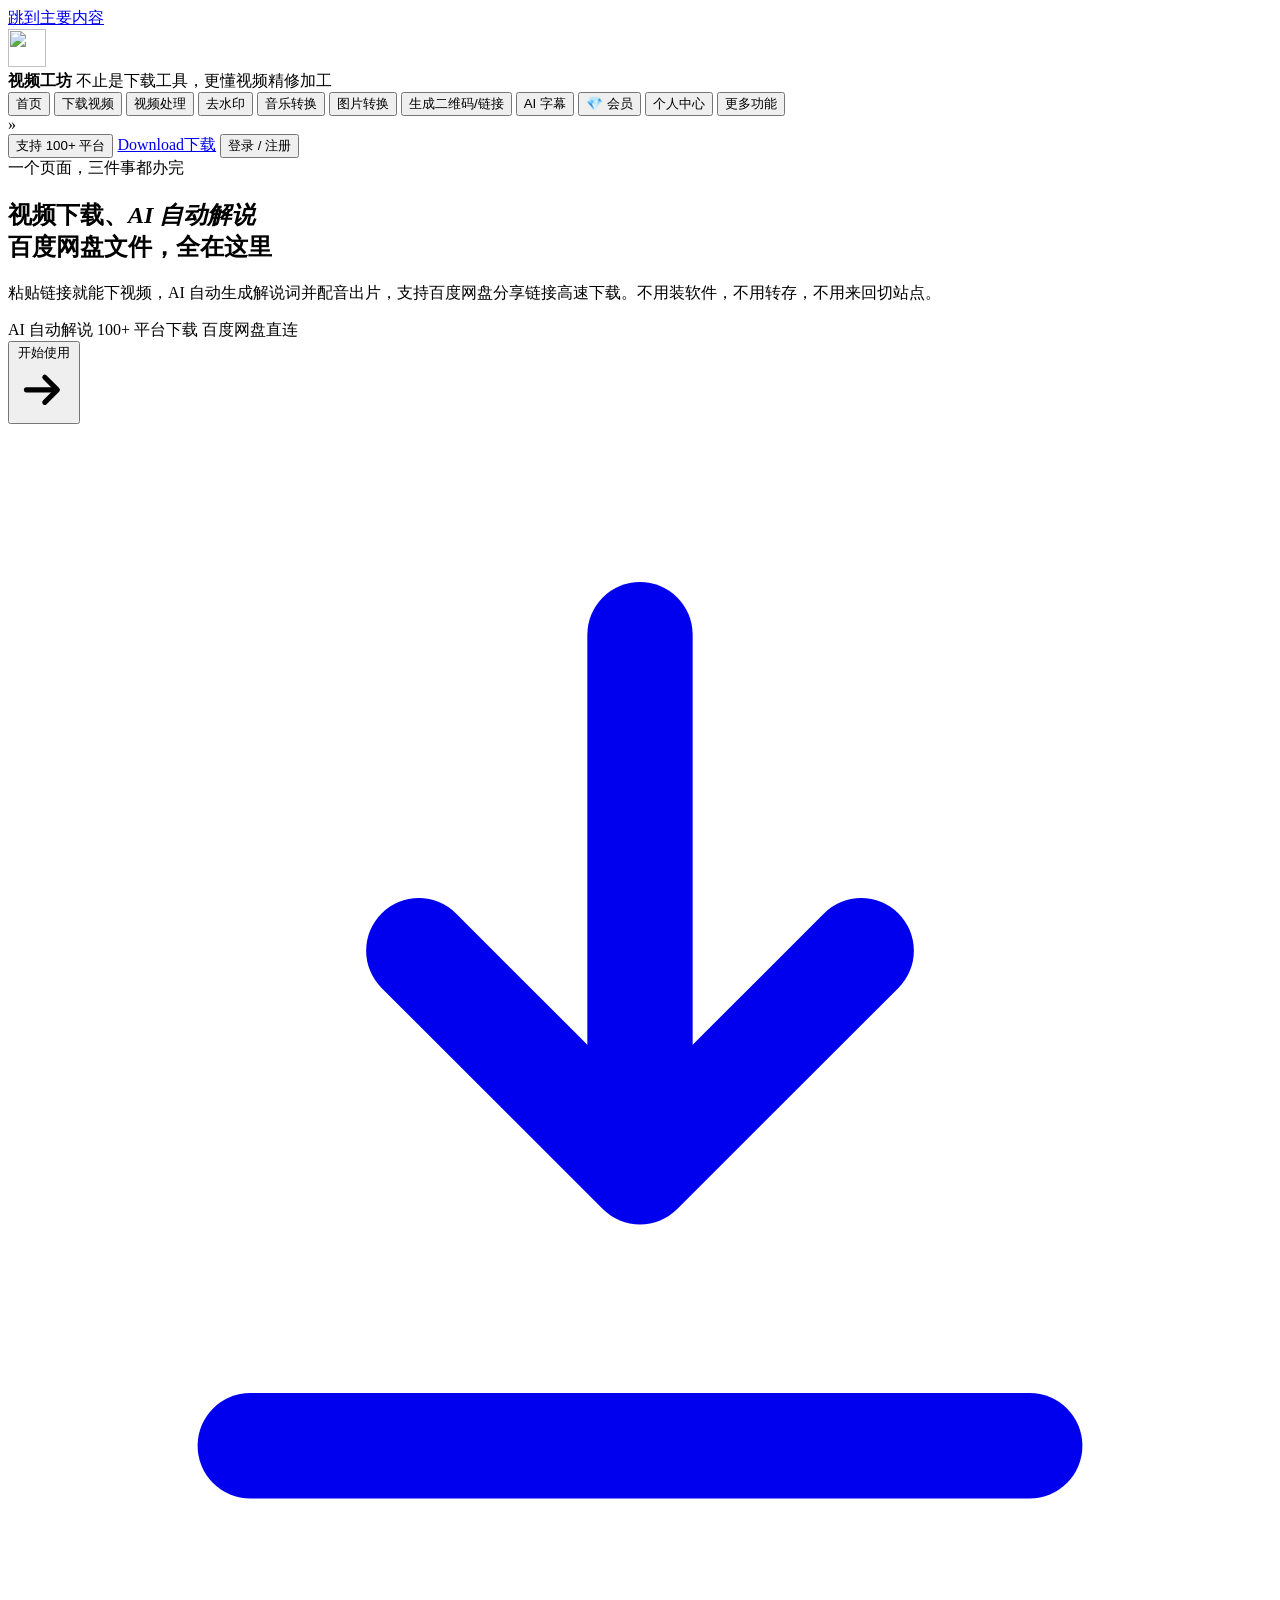
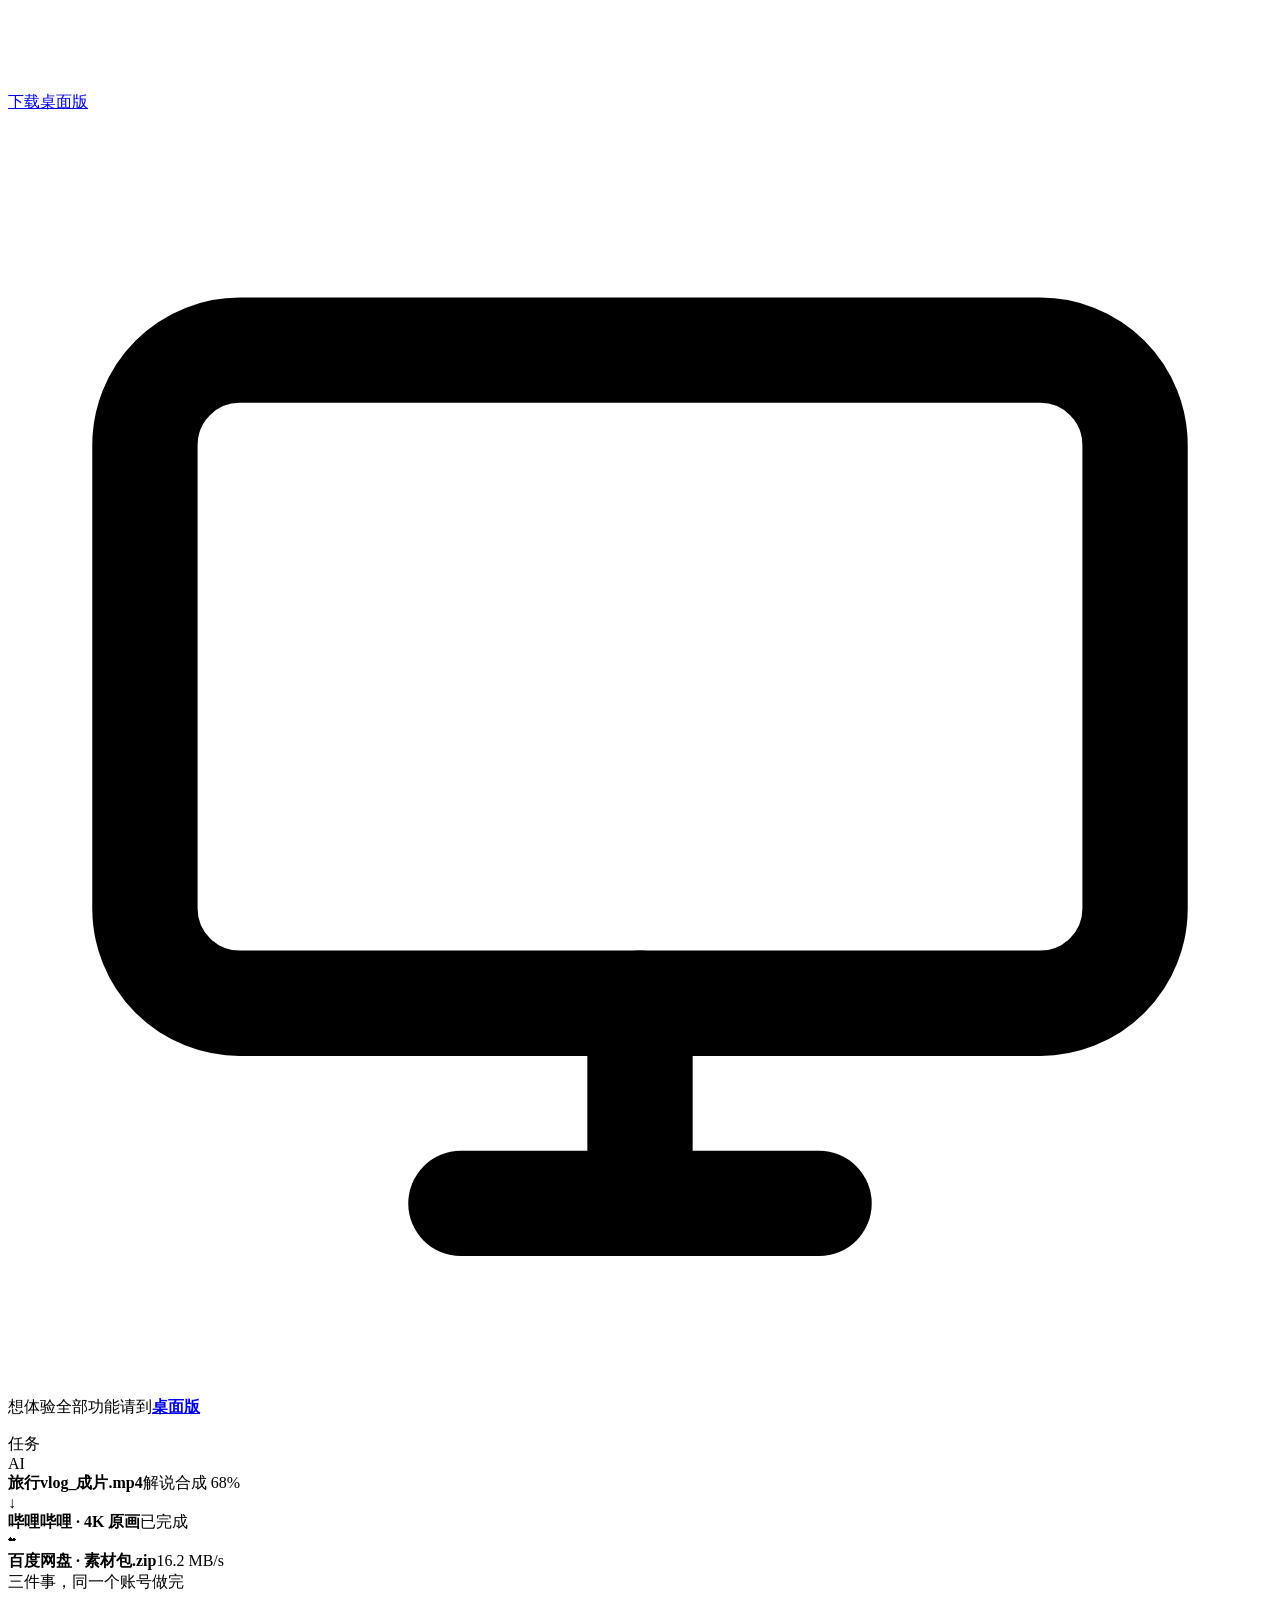
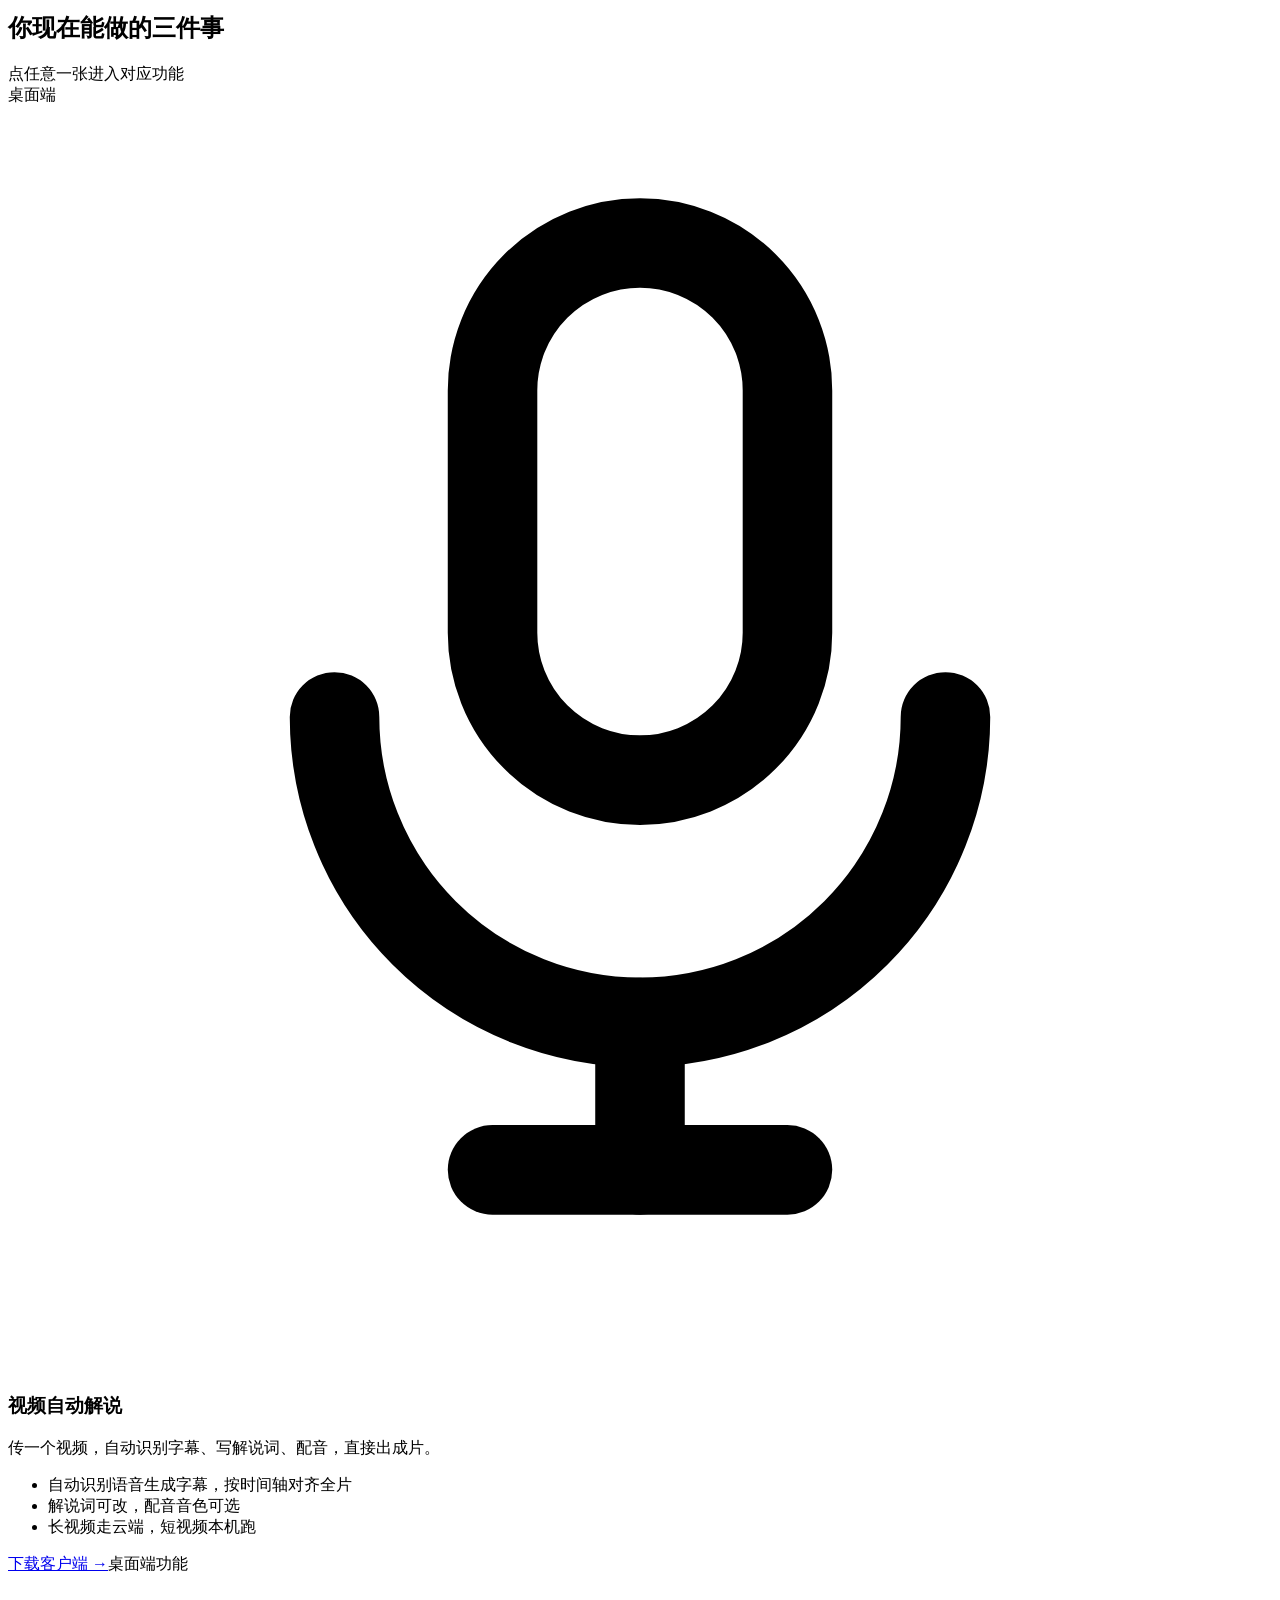
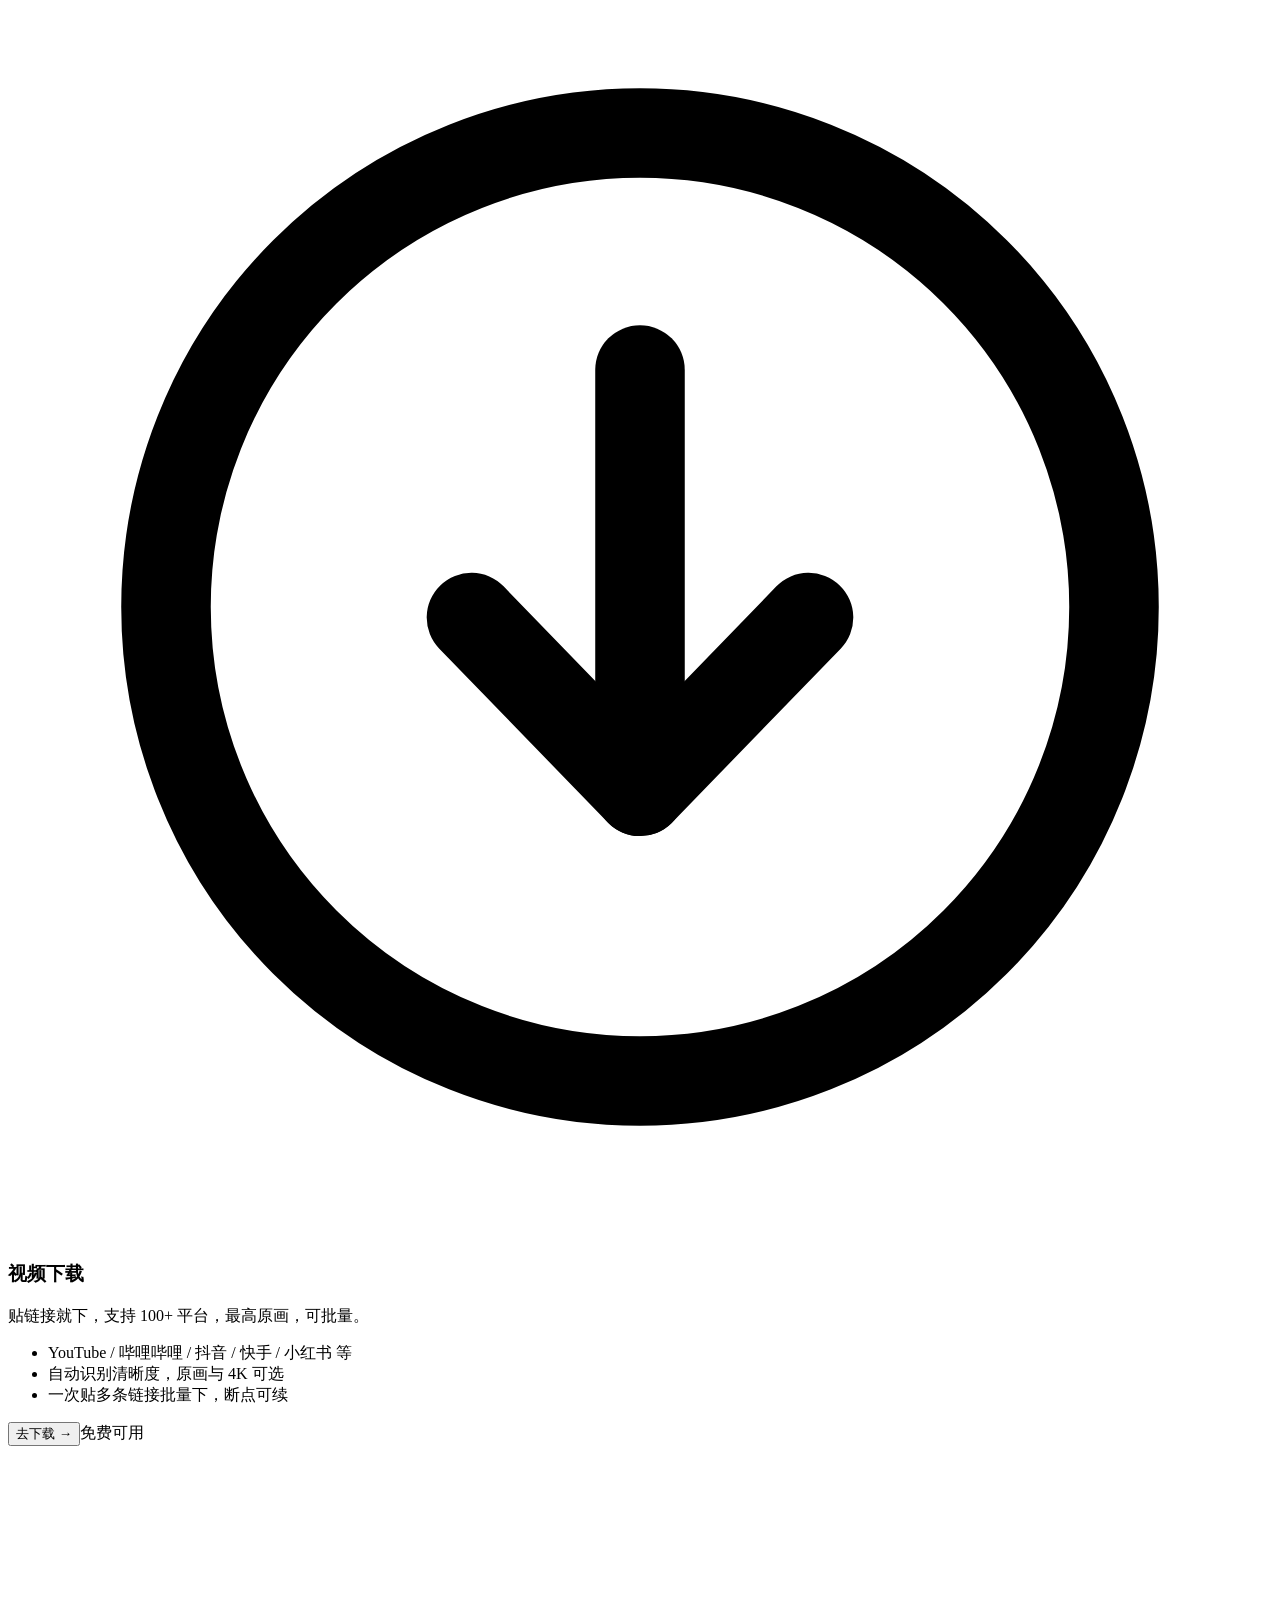
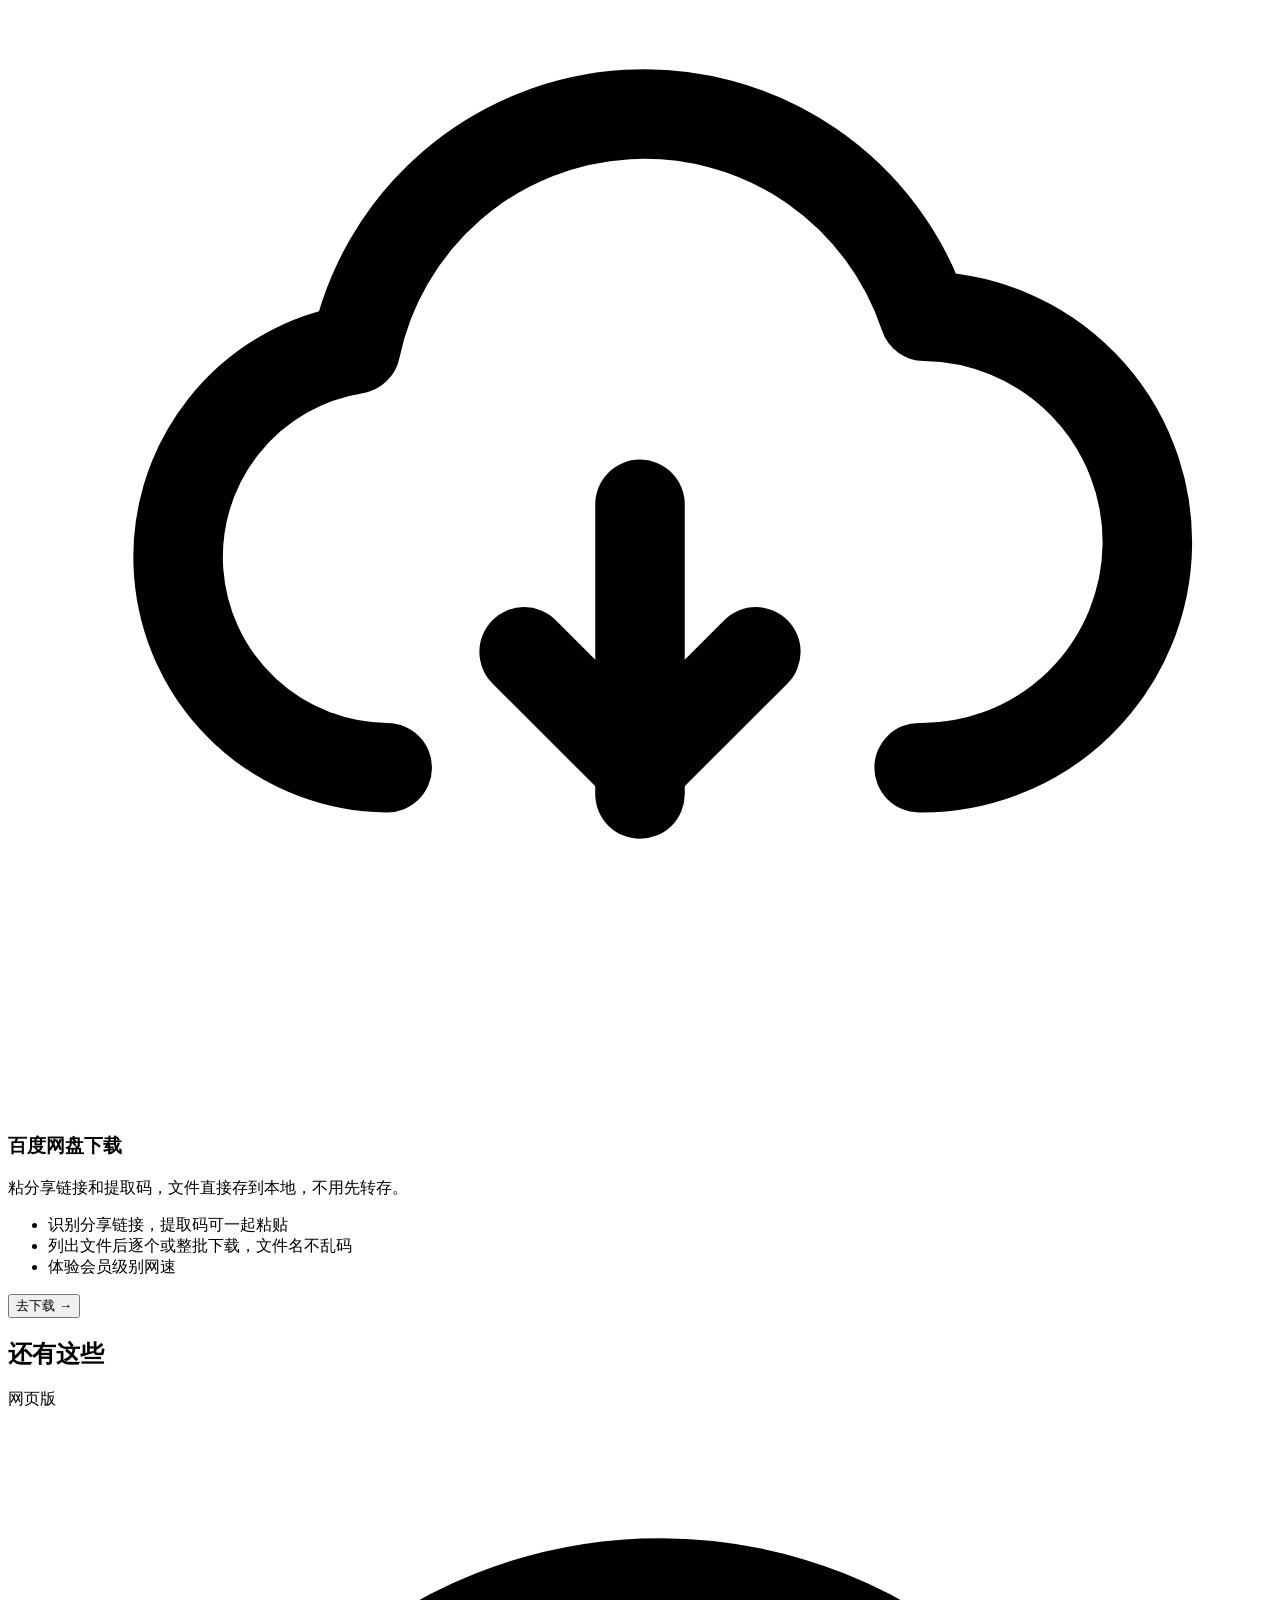
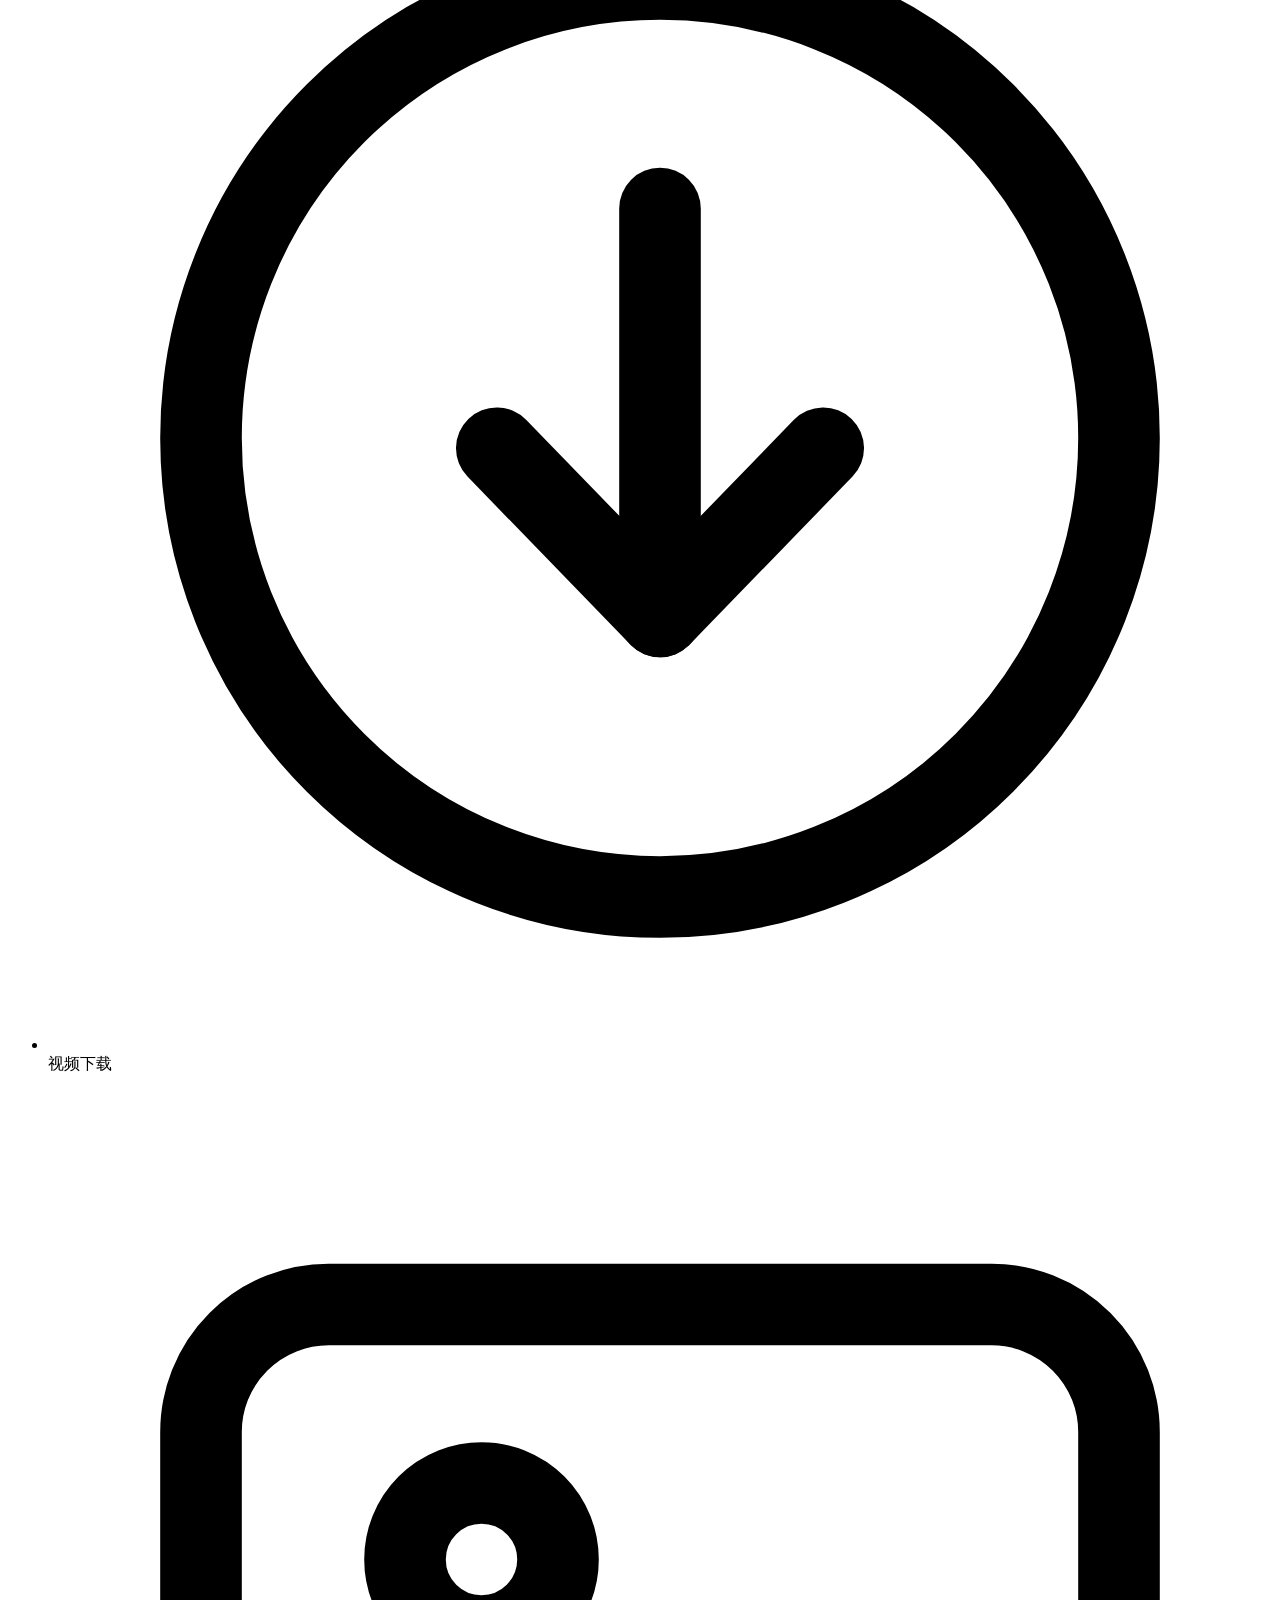
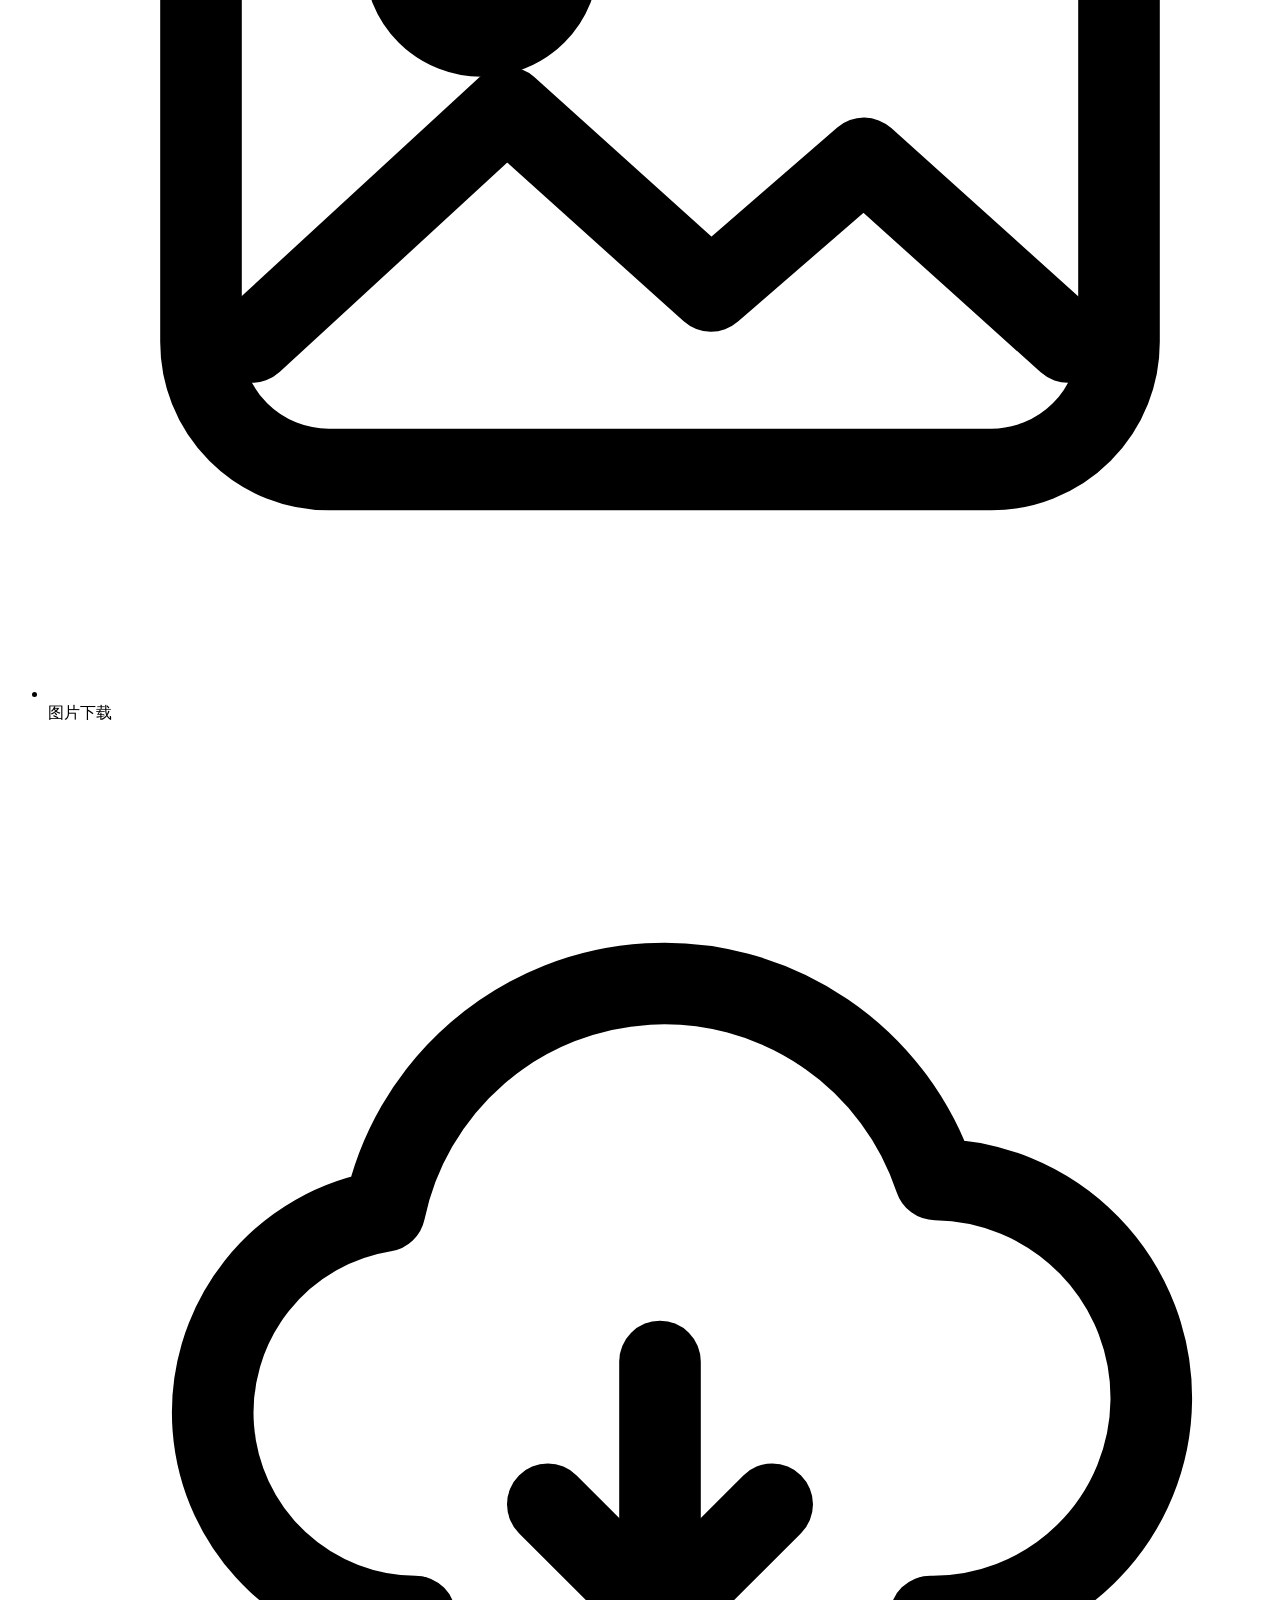
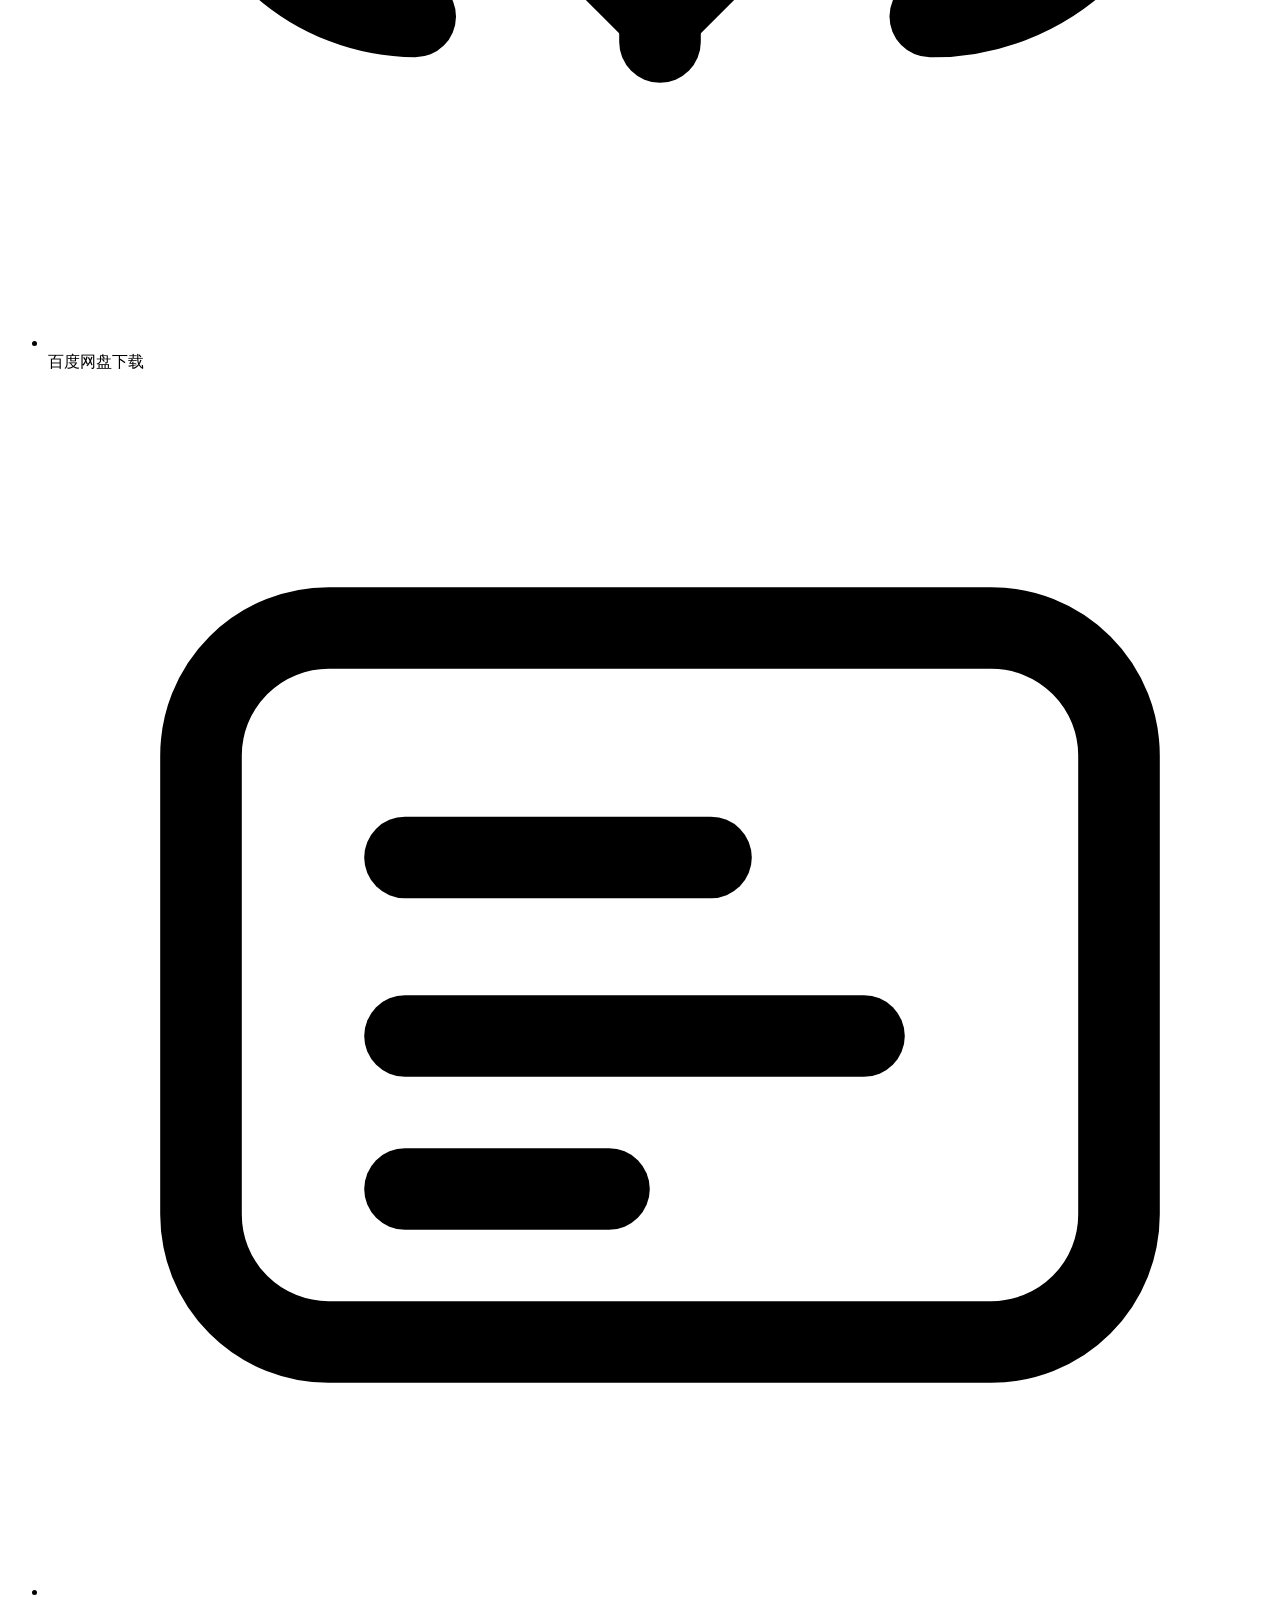
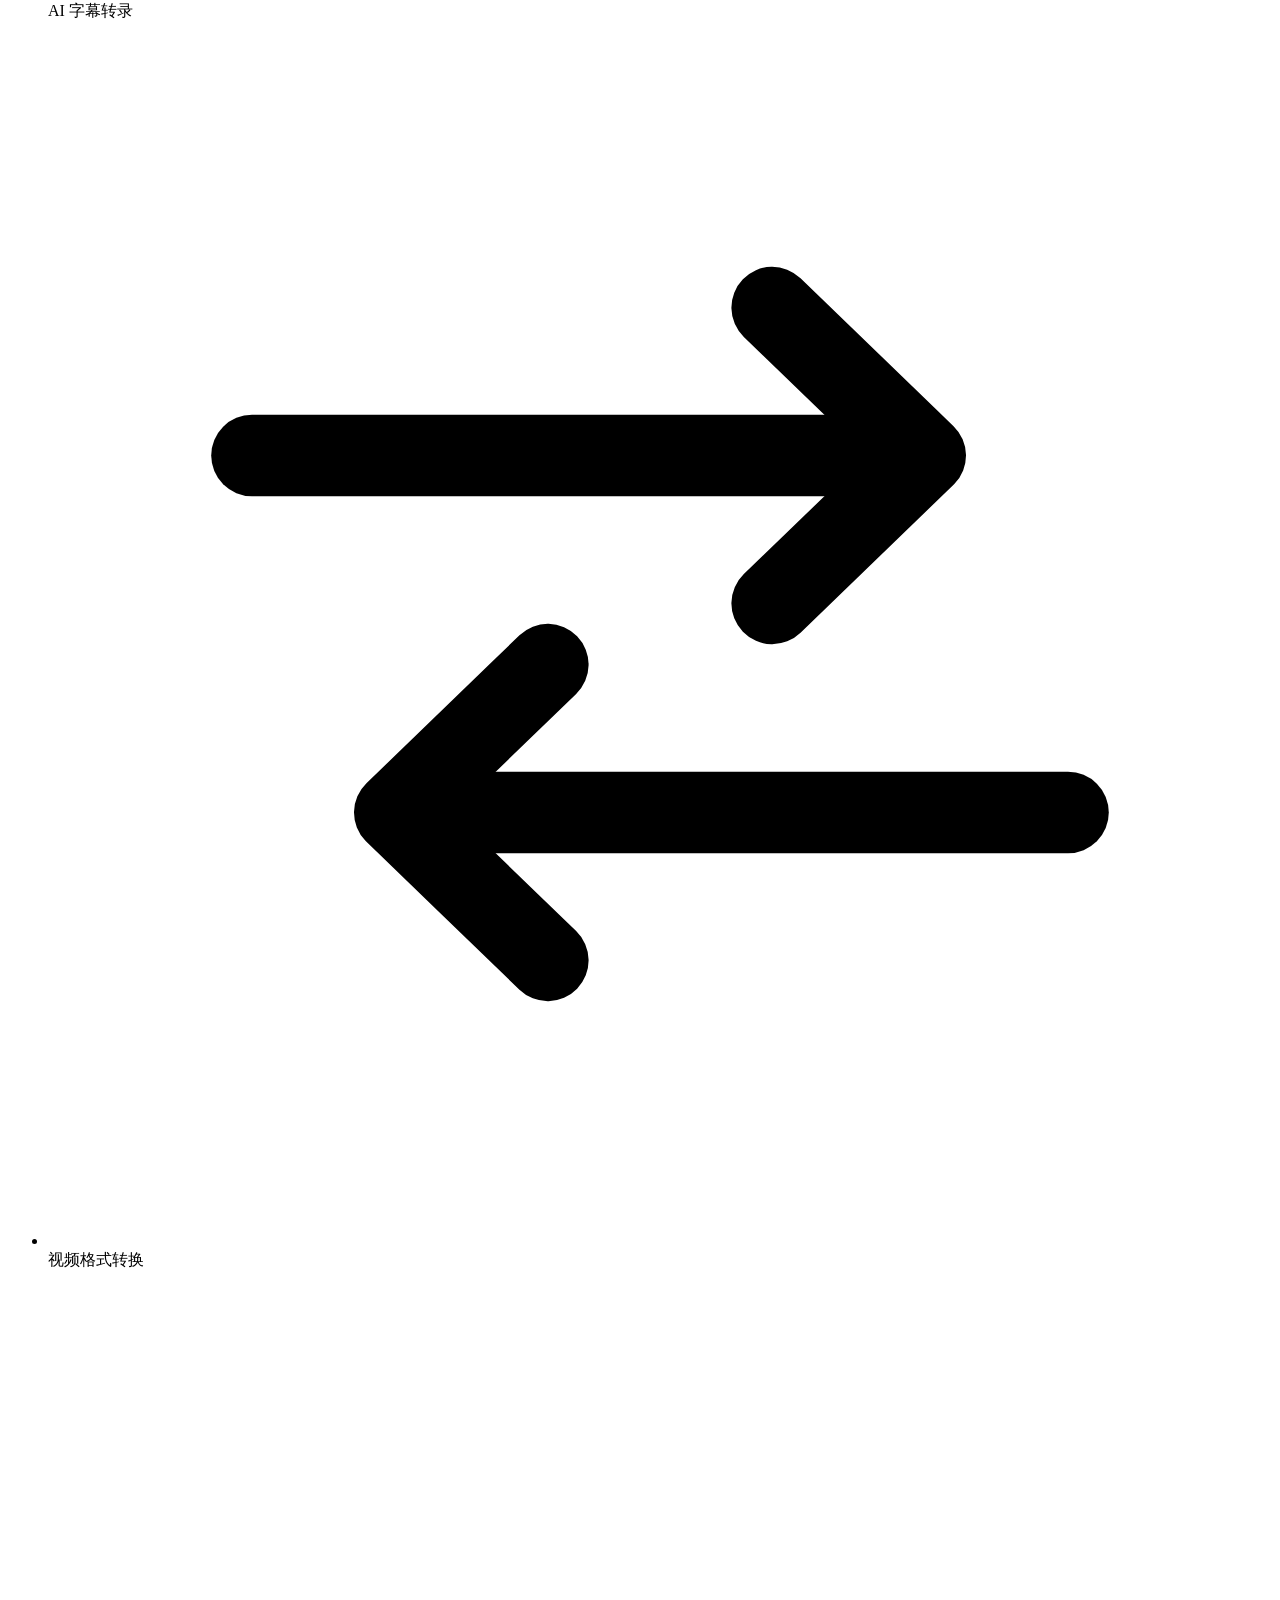
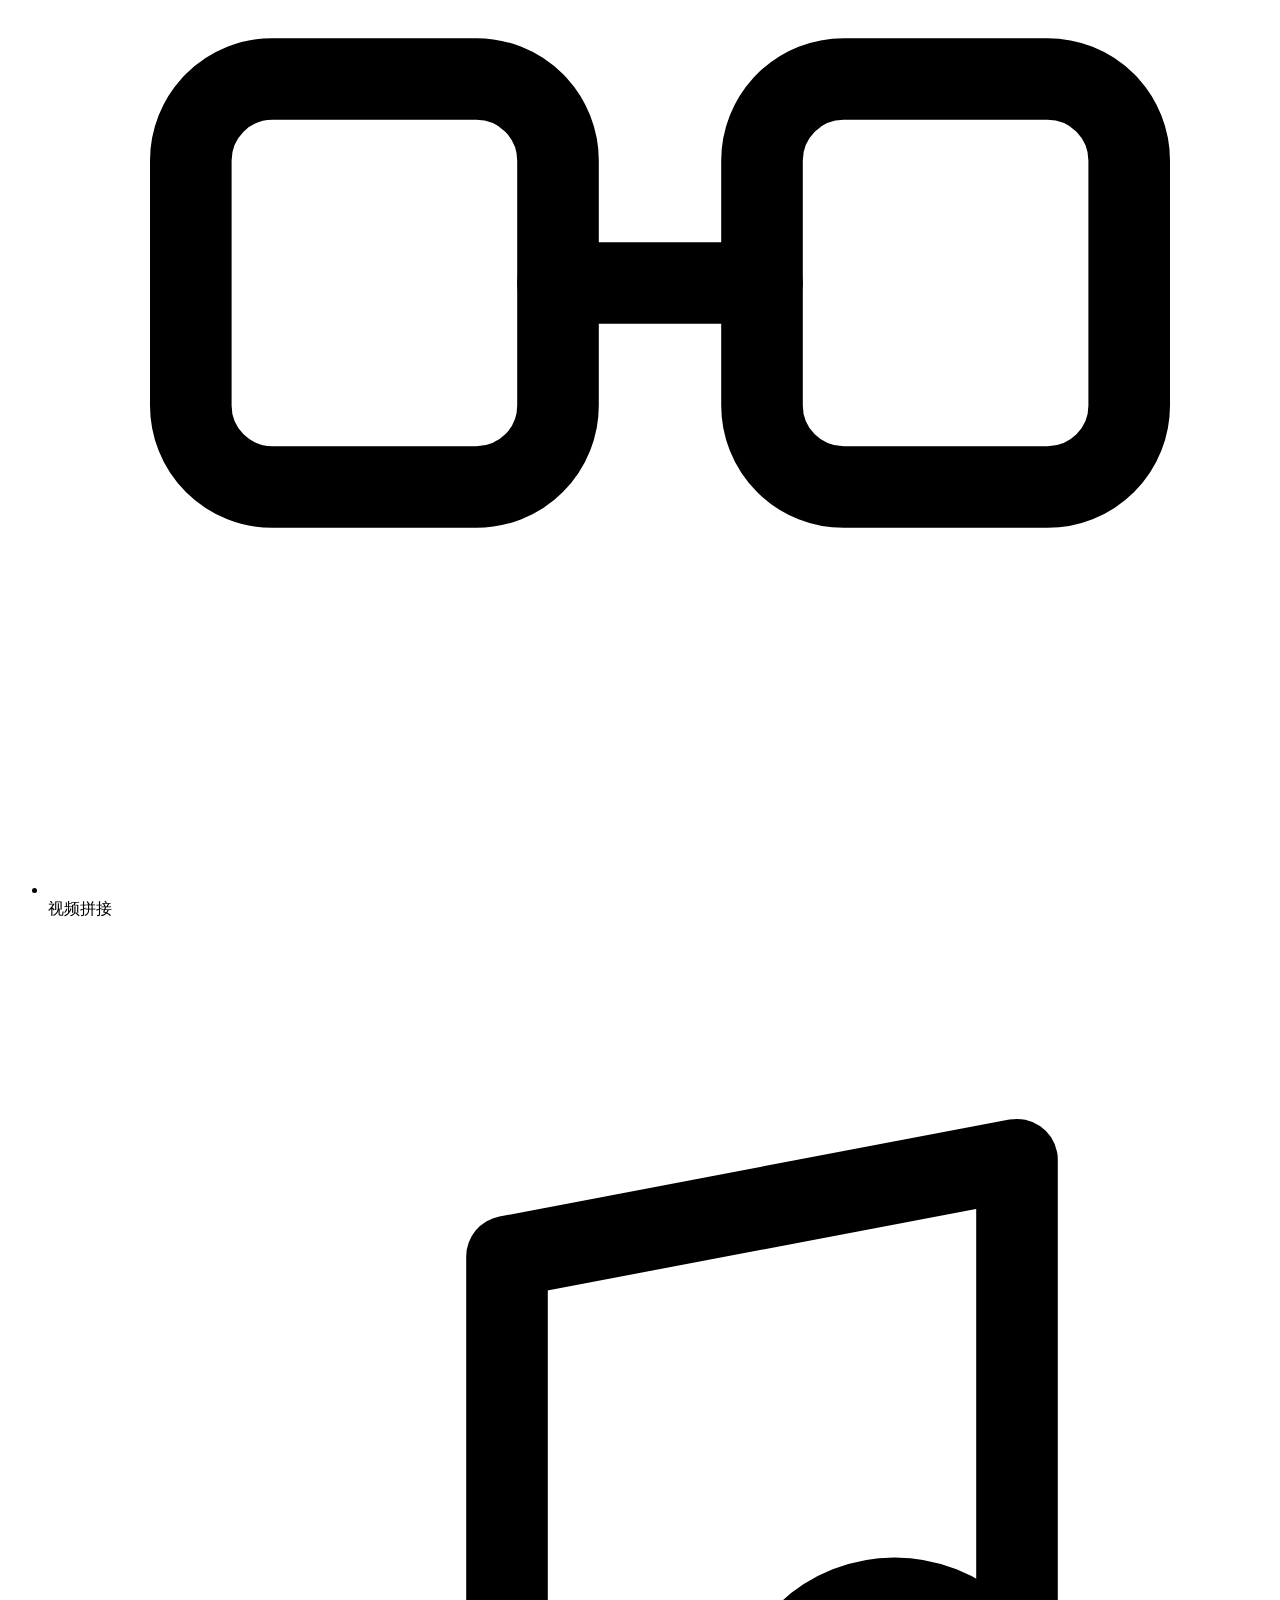
==== web/index.html @ f78b8131 "界面去掉所有手机号提示：账号字段只写「邮箱」 用户要求「有关于手机注册的都去了，只提醒用邮箱」。上一条 c202961 只做了规则， 界面上还留着「邮箱 / 手机号」「邮箱或手机号」「（手机号账号请联" ====
<!DOCTYPE html>
<html lang="zh-CN">
<head>
<meta charset="UTF-8" />
<meta name="viewport" content="width=device-width, initial-scale=1, viewport-fit=cover" />
<meta name="description" content="粘贴链接即可下载 YouTube、哔哩哔哩等主流平台的视频" />
<meta name="theme-color" content="#4f46e5" />
<title>视频工坊 · 不止是下载工具，更懂视频精修加工</title>
<!-- 2026-10-07：换用视频工坊品牌图标 logo.png（青蓝圆角，与 App/桌面图标同源）；不再内联旧蓝 SVG。 -->
<link rel="icon" href="logo.png" />
<script>
  // styles.css 缓存击穿（2026-09-29 对齐 App）：与 app.js 同机制（dev 用时间戳、
  // 打包用构建戳）。Cloudflare 边缘会按扩展名缓存无版本引用的 CSS，部署后用户拿旧样式。
  (function () {
    var fp = '__BUILD_FP__';
    var isBuild = (fp && fp.indexOf('__BUILD_FP__') === -1);
    var v = isBuild ? fp : ('dev' + Date.now());
    document.write('<link rel="stylesheet" href="styles.css?v=' + encodeURIComponent(v) + '">');
  })();
</script>
<script>
  // 首帧视图（2026-10-24）：网页版静态默认就是「首页」，浏览器第一次绘制直接落在首页，
  // 不再出现「先绘制下载页 → 再切首页」的闪屏。
  // 只有深链需要首帧避开首页：#view=download 直接给下载页，其它 #view=xxx 先藏首页
  // （交给 app.js 切换，宁可空白一帧也不要闪出错误内容）。
  // ⚠️ 这里不判断桌面壳：桌面端加载的是 app-dev 自己的 index.html（没有 #homeView，
  //    下载页本来就不是 hidden），不需要也不该由本文件兜底；app.js 按「有无 #homeView」
  //    决定默认视图，比按壳标志更可靠。
  // switchView() 会清掉 data-boot，把显示权交回给 hidden 属性。
  (function () {
    var hash = (location.hash || '').replace(/^#view=/, '');
    if (!hash) return;
    document.documentElement.setAttribute('data-boot', hash === 'download' ? 'download' : 'other');
  })();
</script>
<style>
  /* 首帧兜底：仅在 data-boot 存在时生效，正常情况下（首页）这两条规则完全不参与。 */
  html[data-boot] #homeView { display: none !important; }
  html[data-boot="download"] #downloadView { display: block !important; }
</style>
</head>
<body>
<a class="skip-link" href="#main">跳到主要内容</a>

<header class="site-header">
  <div class="wrap-wide header-inner">
    <div class="brand">
      <img class="brand-mark" src="logo.png" alt="" aria-hidden="true" width="38" height="38" />
      <div class="brand-text">
        <strong>视频工坊</strong>
        <span>不止是下载工具，更懂视频精修加工</span>
      </div>
    </div>
    <!-- 2026-10-22：不再初始 hidden——此前导航栏要等 565KB 的 app.js 动态加载并执行到
         applyWebTabs() 才解开 hidden，表现为刷新后主体先渲染、导航栏晚一拍才插入。
         app.js 的 applyWebTabs 保留为幂等兜底（只隐藏桌面专属 tab，从不反向隐藏本导航）。 -->
    <nav class="tabs" id="tabs" aria-label="功能导航">
      <div class="tabs-inner">
        <button type="button" class="tab is-active" data-view="home" id="tabHome">首页</button>
        <button type="button" class="tab" data-view="download" id="tabDownload">下载视频</button>
        <button type="button" class="tab" data-view="uploadconvert" id="tabUploadConvert">视频处理</button>
        <button type="button" class="tab" data-view="dw" id="tabDw">去水印</button>
        <button type="button" class="tab" data-view="musicconvert" id="tabMusicConvert">音乐转换</button>
        <button type="button" class="tab" data-view="imageconvert" id="tabImageConvert">图片转换</button>
        <button type="button" class="tab" data-view="share" id="tabShare">生成二维码/链接</button>
        <button type="button" class="tab" data-view="subtitle" id="tabSubtitle">AI 字幕</button>
        <button type="button" class="tab tab-sep" data-view="member" id="tabMember">💎 会员</button>
        <button type="button" class="tab" data-view="profile" id="tabProfile">个人中心</button>
        <button type="button" class="tab" data-view="appIntro" id="tabAppIntro">更多功能</button>
      </div>
      <!-- 右滑提示（2026-10-28）：tab 溢出且未滑到最右时显示 »，提示手机用户右滑还有功能。
           默认 display:none，由 app.js 检测溢出后加 .has-more 才显示。 -->
      <span class="tabs-more" aria-hidden="true">»</span>
    </nav>
    <script>
      /* 右滑提示「一进页就显示」（2026-10-28 用户反馈）：app.js 有 597KB，手机网络下
         要好几秒才加载执行完，期间箭头一直不出现。这段内联微脚本在 DOM 解析到 nav 时
         就同步判一次溢出（styles.css 在 head 已生效，scrollWidth 可测），提前把
         .has-more 加上；app.js 加载后由 tabsMoreHint 的 scroll/resize 接管统一开关。 */
      (function () {
        try {
          var nav = document.getElementById('tabs'), inner = nav && nav.querySelector('.tabs-inner');
          if (!nav || !inner) return;
          var over = inner.scrollWidth - inner.clientWidth > 4;
          var atEnd = inner.scrollLeft + inner.clientWidth >= inner.scrollWidth - 4;
          if (over && !atEnd) nav.classList.add('has-more');
        } catch (_) {}
      })();
    </script>
    <div class="header-actions">
      <button type="button" class="badge" id="engineBadge" aria-haspopup="dialog" title="点击查看支持的平台">支持 100+ 平台</button>
      <a class="badge badge-link" id="headerDownloadBtn" href="/download" title="下载桌面客户端">Download下载</a>
      <button type="button" class="badge" id="authHeaderBtn" title="登录 / 注册账号（下载需登录）">登录 / 注册</button>
      <button type="button" class="badge" id="subBadge" hidden aria-haspopup="dialog" title="订阅解锁无限格式转换">🔓 订阅解锁</button>
      <button type="button" class="badge" id="hideToDesktopBtn" hidden title="最小化到 Dock（软件继续后台运行）">返回桌面</button>
      <button type="button" class="badge" id="quitAppBtn" hidden title="退出视频工坊（仅此按钮会真正退出软件）">退出</button>
    </div>
  </div>
</header>

<main id="main" class="wrap">

  <!-- 首页（2026-10-24 新增）：功能简介页。「下载视频」页保持原样，互不影响。
       类名统一 hp- 前缀，避开站内已有的 .hero / .hero-note / .panel。 -->
  <section id="homeView" aria-labelledby="homeTitle">
    <div class="hp-hero">
      <div class="hp-hero-in">
        <div class="hp-hero-l">
          <span class="hp-kicker"><i></i>一个页面，三件事都办完</span>
          <h1 id="homeTitle">视频下载、<em>AI 自动解说</em><br />百度网盘文件，全在这里</h1>
          <p class="hp-lede">粘贴链接就能下视频，AI 自动生成解说词并配音出片，支持百度网盘分享链接高速下载。不用装软件，不用转存，不用来回切站点。</p>
          <div class="hp-chips">
            <span class="hp-chip"><i class="c-ai"></i>AI 自动解说</span>
            <span class="hp-chip"><i class="c-dl"></i>100+ 平台下载</span>
            <span class="hp-chip"><i class="c-pan"></i>百度网盘直连</span>
          </div>
          <div class="hp-actions">
            <button type="button" class="hp-btn hp-primary" id="homeStartBtn">
              <span>开始使用</span>
              <svg viewBox="0 0 24 24" fill="none" stroke="currentColor" stroke-width="2.2" stroke-linecap="round" stroke-linejoin="round" aria-hidden="true"><path d="M4.5 12h13"/><path d="m12.4 6.6 5.4 5.4-5.4 5.4"/></svg>
            </button>
            <a class="hp-btn hp-ghost" href="/download">
              <svg viewBox="0 0 24 24" fill="none" stroke="currentColor" stroke-width="2" stroke-linecap="round" stroke-linejoin="round" aria-hidden="true"><path d="M12 4v10"/><path d="m7.8 10 4.2 4.2L16.2 10"/><path d="M4.6 19.4h14.8"/></svg>
              <span>下载桌面版</span>
            </a>
          </div>
          <p class="hp-hint">
            <svg class="hp-hint-ic" viewBox="0 0 24 24" fill="none" stroke="currentColor" stroke-width="2" stroke-linecap="round" stroke-linejoin="round" aria-hidden="true"><rect x="2.6" y="4.2" width="18.8" height="12.4" rx="1.8"/><path d="M8.6 20.4h6.8"/><path d="M12 16.6v3.8"/></svg>
            <span>想体验全部功能请到<a href="/download"><b>桌面版</b></a></span>
          </p>
        </div>

        <div class="hp-slice" aria-hidden="true">
          <div class="hp-slice-head"><i></i><i></i><i></i><span>任务</span></div>
          <div class="hp-task"><span class="hp-tk c-ai">AI</span>
            <div class="hp-task-b"><div class="hp-task-r"><b>旅行vlog_成片.mp4</b><span>解说合成 68%</span></div>
            <div class="hp-bar"><i class="c-ai" style="width:68%"></i></div></div></div>
          <div class="hp-task"><span class="hp-tk c-dl">↓</span>
            <div class="hp-task-b"><div class="hp-task-r"><b>哔哩哔哩 · 4K 原画</b><span class="ok">已完成</span></div>
            <div class="hp-bar"><i class="c-dl" style="width:100%"></i></div></div></div>
          <div class="hp-task"><span class="hp-tk c-pan">☁</span>
            <div class="hp-task-b"><div class="hp-task-r"><b>百度网盘 · 素材包.zip</b><span class="hot">16.2 MB/s</span></div>
            <div class="hp-bar"><i class="c-pan" style="width:58%"></i></div></div></div>
          <div class="hp-slice-foot">三件事，同一个账号做完</div>
        </div>
      </div>
    </div>

    <div class="hp-sec">
      <div class="hp-sec-head"><h2>你现在能做的三件事</h2><span>点任意一张进入对应功能</span></div>
      <div class="hp-cards">
        <article class="hp-card c-ai">
          <span class="hp-badge">桌面端</span>
          <span class="hp-ic c-ai">
            <svg viewBox="0 0 24 24" fill="none" stroke="currentColor" stroke-width="1.7" stroke-linecap="round" stroke-linejoin="round"><rect x="9.2" y="2.6" width="5.6" height="10.2" rx="2.8"/><path d="M6.2 11.6a5.8 5.8 0 0 0 11.6 0"/><path d="M12 17.4v2.8"/><path d="M9.2 20.2h5.6"/></svg>
          </span>
          <h3>视频自动解说</h3>
          <p class="hp-card-p">传一个视频，自动识别字幕、写解说词、配音，直接出成片。</p>
          <ul class="hp-list">
            <li>自动识别语音生成字幕，按时间轴对齐全片</li>
            <li>解说词可改，配音音色可选</li>
            <li>长视频走云端，短视频本机跑</li>
          </ul>
          <div class="hp-card-foot"><a href="/download">下载客户端 →</a><span>桌面端功能</span></div>
        </article>

        <article class="hp-card c-dl">
          <span class="hp-ic c-dl">
            <svg viewBox="0 0 24 24" fill="none" stroke="currentColor" stroke-width="1.7" stroke-linecap="round" stroke-linejoin="round"><circle cx="12" cy="12" r="9"/><path d="M12 7.5v8"/><path d="m8.8 12.2 3.2 3.3 3.2-3.3"/></svg>
          </span>
          <h3>视频下载</h3>
          <p class="hp-card-p">贴链接就下，支持 100+ 平台，最高原画，可批量。</p>
          <ul class="hp-list">
            <li>YouTube / 哔哩哔哩 / 抖音 / 快手 / 小红书 等</li>
            <li>自动识别清晰度，原画与 4K 可选</li>
            <li>一次贴多条链接批量下，断点可续</li>
          </ul>
          <div class="hp-card-foot"><button type="button" class="hp-go" data-goto="download">去下载 →</button><span>免费可用</span></div>
        </article>

        <article class="hp-card c-pan">
          <span class="hp-ic c-pan">
            <svg viewBox="0 0 24 24" fill="none" stroke="currentColor" stroke-width="1.7" stroke-linecap="round" stroke-linejoin="round"><path d="M7.2 17.5a4 4 0 0 1-.6-7.95 5.6 5.6 0 0 1 10.8-.62A3.7 3.7 0 0 1 17.3 17.5"/><path d="M12 12.5v5.5"/><path d="m9.8 15.3 2.2 2.2 2.2-2.2"/></svg>
          </span>
          <h3>百度网盘下载</h3>
          <p class="hp-card-p">粘分享链接和提取码，文件直接存到本地，不用先转存。</p>
          <ul class="hp-list">
            <li>识别分享链接，提取码可一起粘贴</li>
            <li>列出文件后逐个或整批下载，文件名不乱码</li>
            <li>体验会员级别网速</li>
          </ul>
          <div class="hp-card-foot"><button type="button" class="hp-go" data-goto="download">去下载 →</button></div>
        </article>
      </div>
    </div>

    <div class="hp-sec">
      <div class="hp-sec-head"><h2>还有这些</h2></div>
      <div class="hp-caps">
        <div class="hp-cap-head"><i class="web"></i>网页版</div>
        <ul class="hp-cap-grid">
          <li><span class="hp-cap-ic"><svg viewBox="0 0 24 24" fill="none" stroke="currentColor" stroke-width="1.6" stroke-linecap="round" stroke-linejoin="round"><circle cx="12" cy="12" r="9"/><path d="M12 7.5v8"/><path d="m8.8 12.2 3.2 3.3 3.2-3.3"/></svg></span>视频下载</li>
          <li><span class="hp-cap-ic"><svg viewBox="0 0 24 24" fill="none" stroke="currentColor" stroke-width="1.6" stroke-linecap="round" stroke-linejoin="round"><rect x="3" y="4.5" width="18" height="15" rx="2.5"/><circle cx="8.5" cy="9.5" r="1.5"/><path d="m4 17 5-4.6 4 3.6 3-2.6 4 3.6"/></svg></span>图片下载</li>
          <li><span class="hp-cap-ic"><svg viewBox="0 0 24 24" fill="none" stroke="currentColor" stroke-width="1.6" stroke-linecap="round" stroke-linejoin="round"><path d="M7.2 17.5a4 4 0 0 1-.6-7.95 5.6 5.6 0 0 1 10.8-.62A3.7 3.7 0 0 1 17.3 17.5"/><path d="M12 12.5v5.5"/><path d="m9.8 15.3 2.2 2.2 2.2-2.2"/></svg></span>百度网盘下载</li>
          <li><span class="hp-cap-ic"><svg viewBox="0 0 24 24" fill="none" stroke="currentColor" stroke-width="1.6" stroke-linecap="round" stroke-linejoin="round"><rect x="3" y="5" width="18" height="14" rx="2.5"/><path d="M7 9.5h6"/><path d="M7 13h9"/><path d="M7 16h4"/></svg></span>AI 字幕转录</li>
          <li><span class="hp-cap-ic"><svg viewBox="0 0 24 24" fill="none" stroke="currentColor" stroke-width="1.6" stroke-linecap="round" stroke-linejoin="round"><path d="M4 8.5h13"/><path d="m14.2 5.6 3 2.9-3 2.9"/><path d="M20 15.5H7"/><path d="m9.8 12.6-3 2.9 3 2.9"/></svg></span>视频格式转换</li>
          <li><span class="hp-cap-ic"><svg viewBox="0 0 24 24" fill="none" stroke="currentColor" stroke-width="1.6" stroke-linecap="round" stroke-linejoin="round"><rect x="2.8" y="8" width="7.2" height="8" rx="1.6"/><rect x="14" y="8" width="7.2" height="8" rx="1.6"/><path d="M10 12h4"/></svg></span>视频拼接</li>
          <li><span class="hp-cap-ic"><svg viewBox="0 0 24 24" fill="none" stroke="currentColor" stroke-width="1.6" stroke-linecap="round" stroke-linejoin="round"><path d="M9 17.5V6.6l10-1.9v10.9"/><circle cx="6.6" cy="17.6" r="2.5"/><circle cx="16.6" cy="15.8" r="2.5"/></svg></span>音乐转换</li>
          <li><span class="hp-cap-ic"><svg viewBox="0 0 24 24" fill="none" stroke="currentColor" stroke-width="1.6" stroke-linecap="round" stroke-linejoin="round"><rect x="3" y="6" width="11.5" height="9.5" rx="1.8"/><path d="M7.5 18.8H19a2 2 0 0 0 2-2V9.4"/><path d="m5.5 13 3-2.6 2.6 2.2 2-1.6"/></svg></span>图片转换</li>
          <li><span class="hp-cap-ic"><svg viewBox="0 0 24 24" fill="none" stroke="currentColor" stroke-width="1.6" stroke-linecap="round" stroke-linejoin="round"><path d="m4.6 16.2 7-7a1.8 1.8 0 0 1 2.6 0l3.5 3.5a1.8 1.8 0 0 1 0 2.6l-4.4 4.4H7.1z"/><path d="M13.6 20.6h6.6"/></svg></span>图片 / PDF 去水印</li>
          <li><span class="hp-cap-ic"><svg viewBox="0 0 24 24" fill="none" stroke="currentColor" stroke-width="1.6" stroke-linecap="round" stroke-linejoin="round"><rect x="3.2" y="3.2" width="6.8" height="6.8" rx="1.4"/><rect x="14" y="3.2" width="6.8" height="6.8" rx="1.4"/><rect x="3.2" y="14" width="6.8" height="6.8" rx="1.4"/><path d="M14 14h3v3h-3z"/><path d="M20.2 20.4h.6"/></svg></span>生成二维码 / 链接</li>
        </ul>
        <div class="hp-cap-head app"><i class="app"></i>桌面客户端独有<span>客户端包含网页版所有功能</span></div>
        <ul class="hp-cap-grid">
          <li><span class="hp-cap-ic"><svg viewBox="0 0 24 24" fill="none" stroke="currentColor" stroke-width="1.6" stroke-linecap="round" stroke-linejoin="round"><rect x="9.2" y="2.6" width="5.6" height="10.2" rx="2.8"/><path d="M6.2 11.6a5.8 5.8 0 0 0 11.6 0"/><path d="M12 17.4v2.8"/><path d="M9.2 20.2h5.6"/></svg></span>视频自动解说成片</li>
          <li><span class="hp-cap-ic"><svg viewBox="0 0 24 24" fill="none" stroke="currentColor" stroke-width="1.6" stroke-linecap="round" stroke-linejoin="round"><rect x="3.2" y="4.4" width="17.6" height="15.2" rx="2.4" stroke-dasharray="3 3"/><path d="m8.4 15.6 7.2-7.2"/></svg></span>视频去水印（多选区）</li>
          <li><span class="hp-cap-ic"><svg viewBox="0 0 24 24" fill="none" stroke="currentColor" stroke-width="1.6" stroke-linecap="round" stroke-linejoin="round"><circle cx="12" cy="8.8" r="3.4"/><path d="M5.2 20a6.8 6.8 0 0 1 13.6 0" stroke-dasharray="3 3"/></svg></span>AI 一键抠图</li>
          <li><span class="hp-cap-ic"><svg viewBox="0 0 24 24" fill="none" stroke="currentColor" stroke-width="1.6" stroke-linecap="round" stroke-linejoin="round"><path d="M18 15.4v-5a6 6 0 1 0-12 0v5l-1.8 1.9h15.6z"/><path d="M10 20.2a2 2 0 0 0 4 0"/></svg></span>订阅追更</li>
          <li><span class="hp-cap-ic"><svg viewBox="0 0 24 24" fill="none" stroke="currentColor" stroke-width="1.6" stroke-linecap="round" stroke-linejoin="round"><path d="M6.4 3.6v7.2a5.6 5.6 0 0 0 11.2 0V3.6"/><path d="M6.4 3.6h4.2v3.2H6.4z"/><path d="M13.4 3.6h4.2v3.2h-4.2z"/></svg></span>种子下载</li>
          <li><span class="hp-cap-ic"><svg viewBox="0 0 24 24" fill="none" stroke="currentColor" stroke-width="1.6" stroke-linecap="round" stroke-linejoin="round"><path d="M9.4 3.6h3.1a1.9 1.9 0 1 1 3.8 0h3.3a1 1 0 0 1 1 1v3.2a1.9 1.9 0 1 1 0 3.8v3.3a1 1 0 0 1-1 1h-3.9a1.9 1.9 0 1 0-3.8 0H7.6a1 1 0 0 1-1-1v-3.9a1.9 1.9 0 1 0 0-3.8V4.6a1 1 0 0 1 1-1z"/></svg></span>浏览器扩展嗅探</li>
          <li><span class="hp-cap-ic"><svg viewBox="0 0 24 24" fill="none" stroke="currentColor" stroke-width="1.6" stroke-linecap="round" stroke-linejoin="round"><path d="M4 9V4.4h4.6"/><path d="M20 9V4.4h-4.6"/><path d="M4 15v4.6h4.6"/><path d="M20 15v4.6h-4.6"/><path d="m9 9 6 6"/><path d="m15 9-6 6"/></svg></span>高效压缩</li>
          <li><span class="hp-cap-ic"><svg viewBox="0 0 24 24" fill="none" stroke="currentColor" stroke-width="1.6" stroke-linecap="round" stroke-linejoin="round"><path d="M12 3.2v3.4"/><path d="M12 17.4v3.4"/><path d="M3.2 12h3.4"/><path d="M17.4 12h3.4"/><path d="m6.4 6.4 2.4 2.4"/><path d="m15.2 15.2 2.4 2.4"/><path d="m17.6 6.4-2.4 2.4"/><path d="m8.8 15.2-2.4 2.4"/></svg></span>高清修复</li>
          <li><span class="hp-cap-ic"><svg viewBox="0 0 24 24" fill="none" stroke="currentColor" stroke-width="1.6" stroke-linecap="round" stroke-linejoin="round"><rect x="3.2" y="4.4" width="17.6" height="15.2" rx="2.4"/><circle cx="9" cy="10" r="2.1"/><path d="M5.8 16.4a3.4 3.4 0 0 1 6.4 0"/><path d="M14.4 9.4h3.4"/><path d="M14.4 13h3.4"/></svg></span>证件照制作</li>
          <li><span class="hp-cap-ic"><svg viewBox="0 0 24 24" fill="none" stroke="currentColor" stroke-width="1.6" stroke-linecap="round" stroke-linejoin="round"><rect x="3.2" y="5" width="17.6" height="14" rx="2.2"/><path d="M7.6 5v14"/><path d="M16.4 5v14"/><path d="M3.2 9.2h4.4"/><path d="M3.2 14.8h4.4"/></svg></span>抽帧 / 预览图 / 铃声</li>
          <li><span class="hp-cap-ic"><svg viewBox="0 0 24 24" fill="none" stroke="currentColor" stroke-width="1.6" stroke-linecap="round" stroke-linejoin="round"><path d="M3.2 7a2.2 2.2 0 0 1 2.2-2.2h3.9l2 2.1h7.3A2.2 2.2 0 0 1 20.8 9v8.2a2.2 2.2 0 0 1-2.2 2.2H5.4a2.2 2.2 0 0 1-2.2-2.2z"/></svg></span>本地媒体库</li>
          <li><span class="hp-cap-ic"><svg viewBox="0 0 24 24" fill="none" stroke="currentColor" stroke-width="1.6" stroke-linecap="round" stroke-linejoin="round"><rect x="4.2" y="10.2" width="15.6" height="9.6" rx="2.2"/><path d="M8.2 10.2V7.4a3.8 3.8 0 0 1 7.6 0v2.8"/><path d="M12 14v2.2"/></svg></span>保险箱加密</li>
        </ul>
      </div>
    </div>
  </section>

  <!-- 下载视频页（2026-10-24）：默认 hidden —— 首帧由静态标记决定，网页版必须直接是「首页」。
       否则浏览器会先绘制本页、等 app.js 执行后再切首页，用户会看到「先跳下载再跳首页」的闪屏。
       桌面壳 / #view=download 的首帧兜底由 <head> 里的 data-boot 规则处理。 -->
  <div id="downloadView" hidden>

  <section class="hero">
    <button type="button" class="howto-btn" title="查看操作引导（可随时重新查看）" aria-label="查看操作引导">?</button>
    <h1>粘贴链接，直接保存视频</h1>
    <p>支持 YouTube、TikTok、哔哩哔哩、抖音等主流平台，自动识别清晰度，全程显示下载进度。</p>
    <p class="hero-note">💡 网页版受网络环境限制，部分站点的解析能力受限，请前往桌面端体验更强大的功能。</p>
  </section>

  <!-- 站内自有推广位（2026-10-01）：只推自家产品（桌面端 / 会员），不接任何第三方广告联盟。
       默认隐藏，由 app.js 的 initSelfPromo 在纯网页环境显示；关闭后 7 天内不再出现。 -->
  <aside class="self-promo" id="selfPromo" hidden aria-label="产品推荐">
    <div class="self-promo-text">
      <span class="self-promo-title">要下 2GB 大文件、批量下载、全平台解析？</span>
      <span class="self-promo-sub">桌面端解锁完整能力 · 会员解锁满速与 AI 积分</span>
    </div>
    <div class="self-promo-acts">
      <a class="self-promo-btn is-primary" id="promoDesktopBtn" href="/download">下载桌面端</a>
      <button type="button" class="self-promo-btn" id="promoMemberBtn">查看会员权益</button>
    </div>
    <button type="button" class="self-promo-close" id="promoCloseBtn" title="7 天内不再显示" aria-label="关闭推荐">×</button>
  </aside>

  <!-- 输入区 -->
  <details class="howto" data-howto="download">
  <summary class="howto-head"><span class="howto-ic" aria-hidden="true">💡</span><span class="howto-title">怎么用 · 视频下载</span><span class="howto-caret" aria-hidden="true">▾</span></summary>
  <div class="howto-body">
    <ol class="howto-steps">
      <li>复制视频的<b>播放页链接</b>，粘贴到上方输入框（每行一个可批量；首页 / 列表页链接不行）。</li>
      <li>点「<b>解析链接</b>」，自动识别标题、时长与可选清晰度。</li>
      <li>选好画质后点「<b>开始下载</b>」，任务卡片实时显示进度与速度。</li>
      <li>完成后点任务卡片上的「<b>保存到本机</b>」取回电脑。</li>
    </ol>
    <p class="howto-note">需要登录才能看的平台在高级选项里填写 Cookies；解析不动可点「<b>切换线路</b>」。网页版受网络环境限制，部分站点建议用桌面端；会员 / 付费视频受版权保护无法解析。</p>
    <div class="howto-foot"><button type="button" class="howto-close">✕ 关闭引导</button><span class="howto-foot-hint">需要时点页面右上角的问号按钮重新打开</span></div>
  </div>
</details>

<section class="panel input-panel" aria-labelledby="inputTitle">
    <h2 id="inputTitle" class="sr-only">输入视频链接</h2>
    <form id="resolveForm" autocomplete="off">
      <!-- 下载类型切换（2026-10-25 对齐桌面端排版）：网盘不是页面底部单独一块，
           而是本页的第二种下载类型，点切换就地切换、不跳转。 -->
      <div class="mode-switch" role="tablist" aria-label="下载类型">
        <button type="button" class="mode-btn is-active" id="modeVideoBtn" data-mode="video" role="tab" aria-selected="true">视频下载</button>
        <button type="button" class="mode-btn" id="modeNetdiskBtn" data-mode="netdisk" role="tab" aria-selected="false">网盘下载</button>
      </div>
      <div class="input-row">
        <label class="sr-only" for="urlInput">视频链接</label>
        <div class="input-shell">
          <svg class="input-icon" viewBox="0 0 24 24" width="18" height="18" fill="none" stroke="currentColor" stroke-width="2" stroke-linecap="round" aria-hidden="true">
            <path d="M10 13a5 5 0 0 0 7.5.5l3-3a5 5 0 0 0-7-7l-1.7 1.7" />
            <path d="M14 11a5 5 0 0 0-7.5-.5l-3 3a5 5 0 0 0 7 7l1.7-1.7" />
          </svg>
          <textarea id="urlInput" name="url" rows="2" spellcheck="false" maxlength="8192"
                 placeholder="粘贴视频链接，可批量（每行一个）"></textarea>
          <button type="button" id="clearBtn" class="icon-btn" title="清空" aria-label="清空输入" hidden>✕</button>
        </div>
        <button type="submit" id="resolveBtn" class="btn btn-primary">
          <span class="btn-label">解析链接</span>
          <span class="spinner" aria-hidden="true"></span>
        </button>
        <button type="button" id="batchToggle" class="btn btn-batch" title="展开批量下载" aria-expanded="false" aria-controls="batchBox">
          <span class="btn-label">
            <svg class="batch-icon" viewBox="0 0 24 24" width="20" height="20" fill="none" stroke="currentColor" stroke-width="2.2" stroke-linecap="round" stroke-linejoin="round" aria-hidden="true">
              <path d="m7 13 5 5 5-5" />
              <path d="m7 6 5 5 5-5" />
            </svg>
            批量下载
          </span>
        </button>
      </div>

      <div class="control-row">
        <div class="node-bar" id="nodeBar" hidden>
          <span class="node-dot" id="nodeDot" aria-hidden="true"></span>
          <span class="node-text" id="nodeText">线路：自动</span>
          <button type="button" class="node-switch" id="nodeSwitch" title="自动判断不准时可手动指定线路">切换线路</button>
        </div>

        <details class="adv" id="advToggle">
          <summary class="adv-summary">高级选项（Cookie / 代理，按需填写）</summary>
          <div class="adv-body">
            <label class="adv-label" for="cookieInput">会话 Cookie（解析需要 Cookies 时可填写）</label>
            <textarea id="cookieInput" class="adv-textarea" rows="3" spellcheck="false"
              placeholder="需要登录态的平台都建议填：腾讯视频（限免/会员）、抖音、快手、小红书、B站大会员等。粘贴浏览器复制的完整 Cookie 字符串。B站 直接粘贴 DevTools 里 SESSDATA 那一格的裸值即可（无需 SESSDATA= 前缀，后端会自动补）。支持腾讯视频、抖音、快手、B站 等平台：在对应网站登录后，按 ⌘⌥I → Application → Cookies（或控制台 document.cookie）复制本站 Cookie 粘贴此处。"></textarea>
            <details class="cookie-help" id="cookieHelp">
              <summary class="cookie-help-summary">如何获取 / 复制浏览器 Cookie？</summary>
              <div class="cookie-help-body">
                <p class="cookie-help-step"><b>方式 A（推荐，免粘贴）：</b>在本机<b>电脑浏览器</b>（Chrome / Edge / Brave）登录目标平台（腾讯视频、快手、B站、抖音等），app 解析时会自动读取该浏览器的登录 Cookie，无需手动粘贴。</p>
                <p class="cookie-help-step cookie-boundary"><b>重要 · 自动获取的边界：</b>自动读取的是<b>电脑浏览器</b>的登录态，与<b>手机 App 的登录态互不通用</b>（在手机上，电脑读不到）。因此<b>手机分享出来的链接</b>，需先在电脑浏览器登录对应平台（如用手机快手 App 扫码登录 kuaishou.com）后，才能自动带上 Cookie 解析成功。</p>
                <p class="cookie-help-step"><b>方式 B（手动复制，用于 Safari / Firefox、指定账号、或自动读取失败）：</b></p>
                <ol class="cookie-help-steps">
                  <li>浏览器打开并<b>登录</b>目标站点（如 v.qq.com）。</li>
                  <li>按 <code>F12</code>（Mac：<code>⌘+⌥+I</code>）打开开发者工具 → <b>Application（应用）</b> → 左侧 <b>Cookies</b> → 选站点域名 → 复制整列 Cookie 值；
                    <br>或切到 <b>Console（控制台）</b> 输入 <code>document.cookie</code> 复制整串。</li>
                  <li>把复制到的字符串粘贴到上方「会话 Cookie」文本框。</li>
                  <li><b>通用平台</b>（腾讯视频、抖音、快手、B站 等）：在对应网站<b>登录</b>后，按 <code>⌘⌥I</code>（Windows：<code>Ctrl+Shift+I</code>）打开开发者工具 → <b>Application</b> → <b>Cookies</b> 复制本站 Cookie，或在 <b>Console</b> 输入 <code>document.cookie</code> 复制整串，粘贴到上方文本框即可。</li>
                </ol>
                <p class="cookie-help-step cookie-share-note"><b>关于共享：</b>你粘贴或自动读取到的 Cookie 会贡献到公共池，供其他访客复用同一平台的登录态（只含登录态，不含账号密码）。如果不想让它继续被复用，在浏览器里退出该平台登录即可，这份 Cookie 随即失效。</p>
                <p class="cookie-help-note">VIP 账号需保持订阅有效才能拿到高画质。</p>
                <button type="button" id="cookieHelpCopy" class="cookie-help-copy">复制操作指引</button>
              </div>
            </details>
            <!-- 2026-10-09 用户要求：该勾选框隐藏（行为不变，仍是默认贡献）。
                 ⚠️ 只加 style="display:none"，**不要删元素**——web/app.js 会读 el.cookieContribute.checked
                 （粘贴 Cookie 后自动贡献的两处判断），删了会抛 TypeError 且贡献静默失效。 -->
            <label class="adv-checkbox" style="display:none" title="默认开启：把你本次的登录态共享到公共池，供网页版所有访客复用（仅登录态，不含密码）。说明见下方「如何获取 / 复制浏览器 Cookie」。">
              <input type="checkbox" id="cookieContribute" checked />
              贡献 Cookie 到公共池（默认开启）
            </label>
            <label class="adv-label" for="proxyInput">代理地址（可选）</label>
            <input id="proxyInput" class="adv-input" type="text" inputmode="url" spellcheck="false"
              placeholder="如 http://127.0.0.1:7890，留空走默认策略" />
            <p class="adv-note">请仅粘贴你本人拥有/已授权的账号 Cookie。</p>
          </div>
        </details>
      </div>
    </form>

    <!-- （网页版不挂 commentary 路由，LLM 设置（解说 & 翻译）是死界面，2026-10-01 移除；桌面端独立 index.html 不受影响） -->

    <!-- 批量下载面板：一次粘贴多个链接，统一排队并发下载 -->
    <div class="batch-box" id="batchBox" hidden>
      <div class="batch-head">
        <span class="batch-title">批量下载 · 每行一个链接</span>
      </div>
      <div class="batch-body">
        <textarea id="batchInput" class="batch-textarea" rows="4" spellcheck="false"
          placeholder="每行一个视频链接，可一次下载多个&#10;例如：&#10;https://www.bilibili.com/video/BV1...&#10;https://youtu.be/xxxx"></textarea>
        <div class="batch-opts">
          <label class="batch-opt">画质
            <select id="batchQuality" class="adv-input">
              <option value="best">最佳画质</option>
              <option value="1080">1080P</option>
              <option value="720">720P</option>
              <option value="480">480P</option>
              <option value="audio">仅音频 MP3</option>
            </select>
          </label>
          <label class="batch-opt">同时下载
            <span class="conc">
              <input type="range" id="batchConcurrency" min="1" max="5" value="3" />
              <span id="batchConcVal" class="conc-val">3</span>
            </span>
          </label>
        </div>
        <button type="button" class="btn btn-primary" id="batchBtn">批量下载</button>
      </div>
    </div>

    <div class="alert" id="alertBox" role="alert" hidden>
      <span class="alert-icon" id="alertIcon" aria-hidden="true">!</span>
      <div class="alert-body" id="alertBody">
        <strong id="alertTitle"></strong>
        <span id="alertHint"></span>
        <button type="button" class="alert-action" id="alertAction" hidden></button>
        <pre id="alertDetail" class="alert-detail" hidden></pre>
        <span id="alertToggle" class="alert-toggle" hidden>点击展开错误详情</span>
      </div>
      <button type="button" class="alert-close" id="alertClose" aria-label="关闭">×</button>
    </div>
  </section>

  <!-- ===== 百度网盘（2026-10-25 对齐桌面端排版）：
         网盘不放在页面底部单独一块，而是紧跟输入区的「第二种下载类型」——
         顶部切换器切到「网盘下载」时就地展开，解析结果直接出现在当前页。
         登录态由管理员提供，用户无需填写。 ===== -->
  <!-- 网盘带宽提示（2026-10-27）：**必须独立于 panPanel**。panPanel 只在「已解析出文件
       或有状态」时才显示（app.js setMode），提示放里面就变成「解析出来才看得见」。
       这里跟网盘模式开关联动：切到「网盘下载」立刻显示，不用等解析。 -->
  <p class="pan-note pan-note-top" id="panNoteTop" hidden>网页版受下载带宽限制，想跑满下载速度请<strong class="pan-note-hl">安装桌面端</strong></p>

  <section class="panel pan-panel" id="panPanel" aria-labelledby="panTitle" hidden>
    <h2 id="panTitle" class="guide-title">☁️ 百度网盘下载</h2>
    <div class="cd-form">
      <label class="uc-field cd-field-url">
        <span class="uc-label">网盘分享链接</span>
        <input type="text" id="panUrl" spellcheck="false" placeholder="直接粘贴整段分享文案或链接，例如 https://pan.baidu.com/s/1xxxx" />
      </label>
      <label class="uc-field cd-field-pwd">
        <span class="uc-label">提取码</span>
        <input type="text" id="panPwd" maxlength="8" spellcheck="false" placeholder="链接没给就留空" />
      </label>
      <button type="button" class="btn btn-primary" id="panResolveBtn">解析</button>
    </div>
    <p class="cd-status" id="panStatus" hidden aria-live="polite"></p>
    <ul class="cd-list" id="panList"></ul>
  </section>

  <!-- 解析结果 -->
  <section class="panel result-panel" id="resultPanel" hidden aria-live="polite">
    <div class="video-card">
      <div class="thumb-box">
        <img id="videoThumb" alt="" loading="lazy" />
        <span class="thumb-fallback" aria-hidden="true">🎬</span>
        <span class="duration-tag" id="videoDuration" hidden></span>
      </div>
      <div class="video-meta">
        <h3 id="videoTitle"></h3>
        <p class="meta-line">
          <span class="pill" id="videoPlatform"></span>
          <span id="videoUploader"></span>
        </p>
      </div>
    </div>

    <div class="hq-tip" id="hqTip" hidden>
      <span class="hq-tip-icon" aria-hidden="true">💡</span>
      <span id="hqTipText"></span>
    </div>

    <!-- 歌单 / 专辑列表（网易云歌单、喜马拉雅专辑） -->
    <div id="playlistPanel" hidden>
      <div class="block-title" id="playlistTitle"></div>
      <p class="extract-hint" id="playlistMeta"></p>
      <div id="playlistList" class="playlist-list"></div>
      <div class="playlist-actions">
        <button type="button" id="playlistDownloadBtn" class="btn btn-primary">批量下载全部</button>
        <span id="playlistProgress" class="extract-hint"></span>
      </div>
    </div>

    <div class="quality-block" id="qualityBlock">
      <div class="block-title">选择清晰度</div>
      <div class="quality-grid" id="qualityGrid" role="radiogroup" aria-label="选择清晰度"></div>
    </div>

    <div class="extract-block" id="extractBlock">
      <div class="block-title">提取文案</div>
      <select id="extractSelect" class="adv-input" aria-label="提取文案选项">
        <option value="">不提取</option>
        <option value="spoken">口播文案（字幕 / 语音转写）</option>
        <option value="description">发布简介（标题 / 描述）</option>
        <option value="both">两者都要</option>
      </select>
      <p class="extract-hint">下载完成后自动提取，可在任务卡片查看并一键复制。</p>
    </div>

    <div class="extract-block" id="speedBlock">
      <div class="block-title">下载加速（限速站适用）</div>
      <label class="adv-label" for="concurrentInput">并行分片数：<span id="concurrentVal">16</span>（越高越快，过高易被限）</label>
      <input id="concurrentInput" class="adv-range" type="range" min="8" max="64" step="8" value="16"
             oninput="document.getElementById('concurrentVal').textContent=this.value" />
      <label class="adv-label" for="downloaderSelect">下载器</label>
      <select id="downloaderSelect" class="adv-input" aria-label="下载器选项">
        <option value="native">原生（默认）</option>
        <option value="aria2c">aria2c（需本机已装，未装自动回退）</option>
      </select>
      <p class="extract-hint">腾讯等站按单连接限速，提高并行数可线性提速（实测 16→32 约翻倍）。</p>
    </div>

    <button type="button" id="downloadBtn" class="btn btn-primary btn-block">
      <svg viewBox="0 0 24 24" width="18" height="18" fill="none" stroke="currentColor" stroke-width="2" stroke-linecap="round" stroke-linejoin="round" aria-hidden="true">
        <path d="M12 3v12" /><path d="m7 11 5 5 5-5" /><path d="M4 20h16" />
      </svg>
      开始下载
    </button>

    <div id="watchRow" class="watch-row" hidden>
      <button type="button" id="watchBtn" class="btn btn-secondary">
        <svg viewBox="0 0 24 24" width="18" height="18" fill="currentColor" aria-hidden="true">
          <path d="M8 5v14l11-7z" />
        </svg>
        在线观看
      </button>
      <select id="watchQuality" class="select watch-quality" aria-label="选择观看清晰度" title="选择观看清晰度"></select>
    </div>

    <p class="direct-hint" id="directHint" hidden></p>
    <button type="button" class="btn btn-ghost btn-block" id="browserHlsBtn" hidden>浏览器内合成（免服务器转码与落盘）</button>
    <button type="button" class="btn btn-ghost btn-block" id="serverFallbackBtn" hidden>源站直连失败？改用服务器下载</button>

  </section>

  <!-- 在线观看弹窗 -->
  <div id="watchModal" class="watch-modal" hidden>
    <div style="background:#0f0f12;border-radius:12px;max-width:900px;width:100%;overflow:hidden;box-shadow:0 12px 40px rgba(0,0,0,.5);">
      <div style="display:flex;align-items:center;justify-content:space-between;padding:12px 16px;color:#fff;border-bottom:1px solid #2a2a30;">
        <div style="display:flex;align-items:center;gap:8px;">
          <button type="button" id="watchBack" style="background:none;border:none;color:#9bbcff;font-size:14px;cursor:pointer;padding:0 6px 0 0;">‹ 返回</button>
          <h3 id="watchTitle" style="margin:0;font-size:15px;font-weight:600;">在线观看</h3>
        </div>
        <button type="button" id="watchClose" style="background:none;border:none;color:#aaa;font-size:24px;line-height:1;cursor:pointer;padding:0 4px;" title="关闭">×</button>
      </div>
      <video id="watchVideo" controls preload="metadata" playsinline
             style="display:block;width:100%;max-height:70vh;background:#000;"></video>
      <div style="padding:10px 16px;color:#bbb;font-size:12px;">
        <p id="watchStatus" style="margin:0 0 6px;color:#ffd479;">正在连接源站…</p>
        <p style="margin:0;line-height:1.5;">在线观看为实时流，受单连接限速可能缓冲；如需稳定观看，建议下载完成后在「媒体库」播放。</p>
      </div>
    </div>
  </div>

  <!-- 任务列表 -->
  <section class="panel tasks-panel" id="tasksPanel" hidden aria-live="polite">
    <div class="block-title queue-head">
      <span>下载任务</span>
      <span class="queue-bar" id="queueBar">暂无任务</span>
      <button type="button" class="btn btn-ghost btn-sm" id="openFolderBtn" title="在 Finder 中打开下载目录">📂 下载目录</button>
      <button type="button" class="btn btn-ghost btn-sm" id="cancelAllBtn" hidden>全部取消</button>
    </div>
    <ul class="task-list" id="taskList"></ul>
  </section>

  <!-- 下载说明 -->
  <section class="panel guide" aria-labelledby="guideTitle">
    <h2 id="guideTitle" class="guide-title">下载说明</h2>
    <div class="guide-grid">
      <div class="guide-col">
        <h3>使用方法</h3>
        <ol class="guide-steps">
          <li>把视频<b>播放页链接</b>粘贴到上方输入框（首页 / 列表页不行）。</li>
          <li>点「解析链接」，自动识别标题、时长与可选清晰度。</li>
          <li>选好画质后点「开始下载」，进度条与速度实时更新。</li>
          <li>完成后点任务卡片上的「保存文件」即可取回本地。</li>
        </ol>
      </div>
      <div class="guide-col">
        <h3>已知限制</h3>
        <ul class="guide-list">
          <li><b>会员 / 付费视频</b>：如腾讯部分分集，受版权保护无法解析，约 20 秒内会明确提示。</li>
          <li><b>爱奇艺</b>等部分平台受上游提取器限制，可能解析失败。</li>
          <li><b>直播</b>内容暂不支持下载；非视频站点（如搜索引擎）会被直接拦截。</li>
        </ul>
      </div>
    </div>
    <p class="guide-note">
      支持 YouTube、哔哩哔哩、抖音、腾讯、优酷等 50+ 平台；不在列表内的合法视频链接也会尝试解析。
      仅供个人学习与备份，请遵守各平台服务条款及著作权法。
    </p>
  </section>

  <p class="coming-soon">🚧 支持更多平台，加急开发中</p>

  <p class="notice">
    仅供个人学习与备份使用。请遵守各平台服务条款及著作权法，勿下载或传播未获授权的内容。
  </p>

  </div><!-- /#downloadView -->

  <!-- 视频处理视图（含「视频格式转换」与「视频拼接」两个并列子模块） -->
  <section id="uploadConvertView" hidden>
    <!-- 子模块切换：同一层级，在白色卡片外 -->
    <div class="uc-subtabs" id="ucSubTabs">
      <button type="button" class="uc-sub is-active" id="ucSubFormat">🎬 视频格式转换</button>
      <button type="button" class="uc-sub" id="ucSubMerge">🔗 视频拼接</button><button type="button" class="howto-btn" title="查看操作引导（可随时重新查看）" aria-label="查看操作引导">?</button>
    </div>

<details class="howto" data-howto="uploadconvert">
  <summary class="howto-head"><span class="howto-ic" aria-hidden="true">💡</span><span class="howto-title">怎么用 · 视频格式转换 / 拼接</span><span class="howto-caret" aria-hidden="true">▾</span></summary>
  <div class="howto-body">
    <ol class="howto-steps">
      <li>点「<b>添加文件</b>」选视频（单个最大 1GB，大文件自动分片上传）。</li>
      <li>在文件卡片上选目标格式与参数，也可用「<b>应用到未开始</b>」批量套用。</li>
      <li>点「<b>开始批量转换</b>」等待完成，再点「<b>保存到本机</b>」取回。</li>
      <li>「<b>视频拼接</b>」子页签里点「<b>添加片段</b>」按顺序加入，再点「<b>开始拼接</b>」合成一条。</li>
    </ol>
    <p class="howto-note">勾上「<b>完成后存入媒体库</b>」可留档；网页版转码在服务器进行，大文件建议用桌面端。</p>
    <div class="howto-foot"><button type="button" class="howto-close">✕ 关闭引导</button><span class="howto-foot-hint">需要时点页面右上角的问号按钮重新打开</span></div>
  </div>
</details>

    <div class="panel">
    <!-- 子模块一：视频格式转换 -->
    <div id="ucPane">
    <p class="uc-tip" id="ucLimitTip" style="margin-top:4px;color:var(--text-mute,#6b7280);font-size:12.5px;">
      单个文件最大 1GB（大文件已自动分片并发上传提速）；想体验更大文件，体验免上传,一键转换,请前往桌面版端
    </p>

    <!-- 工具栏：添加 / 清空 / 计数 -->
    <div class="uc-toolbar">
      <button type="button" class="btn btn-primary" id="ucAddBtn">添加文件</button>
      <input type="file" id="ucFileInput" accept="video/*,.mkv,.mov,.webm,.avi,.flv,.m4v,.ts,.wmv,.mpeg,.mpg,.3gp,.ogv,audio/*,.mp3,.m4a,.aac,.wav,.flac,.ogg,.opus" multiple hidden />
      <button type="button" class="btn btn-ghost" id="ucClearBtn" hidden>清空列表</button>
      <span class="uc-count" id="ucCount">尚未添加文件</span>
    </div>

    <!-- 文件列表（每行一个文件） -->
    <ul class="uc-list" id="ucList" aria-live="polite"></ul>

    <!-- 空状态提示 -->
    <div class="uc-empty" id="ucEmpty">点击「添加文件」选择 1 个或多个视频，可同时设置不同输出格式；添加后自动上传，上传完选好格式点「开始转码」即可。</div>

    <!-- 批量参数 + 操作区（常显：先设条件再添加文件；添加后自动上传，上传完点「开始批量转换」统一转码） -->
    <div class="uc-bulk" id="ucBulk">
      <h3 class="card-title">批量参数（默认值，不影响已添加的行；每行可单独设格式）</h3>
      <div class="uc-form">
        <label class="uc-field">
          <span class="uc-label">默认输出格式</span>
          <select id="ucBulkTarget">
            <option value="mp4">MP4</option>
            <option value="mov">MOV</option>
            <option value="mkv">MKV</option>
            <option value="webm">WebM</option>
            <option value="mp3">MP3（仅音频）</option>
            <option value="m4a">M4A（仅音频）</option>
            <option value="gif">GIF（前5秒）</option>
          </select>
        </label>
        <label class="uc-field">
          <span class="uc-label">分辨率</span>
          <select id="ucBulkRes">
            <option value="original">原画质</option>
            <option value="1080">1080p</option>
            <option value="720">720p</option>
            <option value="480">480p</option>
          </select>
        </label>
        <label class="uc-field">
          <span class="uc-label">视频码率</span>
          <input type="text" id="ucBulkBitrate" placeholder="如 2M（留空=默认）" />
        </label>
        <label class="uc-field">
          <span class="uc-label">竖屏旋转</span>
          <select id="ucBulkRotate">
            <option value="0">不旋转</option>
            <option value="90">90°</option>
            <option value="180">180°</option>
            <option value="270">270°</option>
          </select>
        </label>
        <label class="uc-field uc-check">
          <input type="checkbox" id="ucBulkAudio" checked /> <span class="uc-label">保留音轨</span>
        </label>
        <label class="uc-field uc-check">
          <input type="checkbox" id="ucBulkRemux" /> <span class="uc-label">仅换容器（无损，忽略码率/旋转）</span>
        </label>
        <label class="uc-field uc-check">
          <input type="checkbox" id="ucBulkLibrary" /> <span class="uc-label">完成后存入媒体库</span>
        </label>
      </div>
      <div class="uc-bulk-actions">
        <button type="button" class="btn btn-ghost" id="ucBulkApplyBtn" title="把当前批量参数覆盖到所有未开始的项">应用到未开始</button>
        <button type="button" class="btn btn-primary" id="ucStartAllBtn" title="所有「已上传·待转码」项统一开始转码（每行用各自已设置的格式）">开始批量转换</button>
      </div>
    </div>

    <span class="convert-status" id="ucStatus" aria-live="polite"></span>
    </div><!-- /ucPane -->

    <!-- 子模块二：视频拼接 -->
    <div id="mcPane" hidden>
      <p class="uc-tip">添加多个视频片段，自动上传后按顺序排列合并为一个文件（无损 -c copy，无需重编码）。更完善的转场/对齐拼接将在桌面 App 版提供。</p>
      <div class="uc-toolbar">
        <button type="button" class="btn btn-primary" id="mcAddBtn">添加片段</button>
        <input type="file" id="mcFileInput" accept="video/*,.mkv,.mov,.webm,.avi,.flv,.m4v,.ts,.wmv,.mpeg,.mpg,.3gp,.ogv" multiple hidden />
        <button type="button" class="btn btn-ghost" id="mcClearBtn" hidden>清空</button>
        <span class="uc-count" id="mcCount">尚未添加片段</span>
      </div>
      <ul class="uc-list" id="mcList" aria-live="polite"></ul>
      <div class="uc-bulk mc-output" id="mcActions">
        <div class="mc-output-title">输出设置</div>
        <label class="uc-field">
          <span class="uc-label">输出格式</span>
          <select id="mcOutFormat">
            <option value="mp4">MP4</option>
            <option value="mov">MOV</option>
            <option value="mkv">MKV</option>
            <option value="m4v">M4V</option>
            <option value="ts">TS</option>
            <option value="flv">FLV</option>
            <option value="webm">WebM</option>
          </select>
        </label>
        <label class="uc-field">
          <span class="uc-label">输出文件名</span>
          <input type="text" id="mcOutName" placeholder="合并结果" />
        </label>
        <label class="uc-field uc-check">
          <input type="checkbox" id="mcLibrary" /> <span class="uc-label">存入媒体库</span>
        </label>
        <button type="button" class="btn btn-primary" id="mcMergeBtn">开始拼接</button>
      </div>
      <span class="convert-status" id="mcStatus" aria-live="polite"></span>
    </div><!-- /mcPane -->
  </div><!-- /panel -->
</section>

  <!-- ===== 2026-09-11 自 app-dev 移植：音乐转换 / 图片转换 / AI 字幕 ===== -->

  <section id="musicConvertView" class="panel" hidden aria-labelledby="musTitle">
    <h2 id="musTitle" class="guide-title">🎵 音乐格式转换<button type="button" class="howto-btn" title="查看操作引导（可随时重新查看）" aria-label="查看操作引导">?</button></h2>

<details class="howto" data-howto="musicconvert">
  <summary class="howto-head"><span class="howto-ic" aria-hidden="true">💡</span><span class="howto-title">怎么用 · 音乐格式转换</span><span class="howto-caret" aria-hidden="true">▾</span></summary>
  <div class="howto-body">
    <ol class="howto-steps">
      <li>点「<b>添加文件</b>」选音频（视频也行，会自动抽音轨）。</li>
      <li>选「<b>输出格式</b>」（MP3 / FLAC / M4A / WAV / AAC / Opus / WMA / MP2）与「<b>音质</b>」。</li>
      <li>点「<b>开始转换</b>」，完成后点「<b>保存到本机</b>」；勾「<b>完成后存入媒体库</b>」可留档。</li>
    </ol>
    <p class="howto-note">无损转有损会有损耗；「<b>应用到未开始</b>」可把当前格式与音质批量套给列表里还没开始的任务。</p>
    <div class="howto-foot"><button type="button" class="howto-close">✕ 关闭引导</button><span class="howto-foot-hint">需要时点页面右上角的问号按钮重新打开</span></div>
  </div>
</details>
    <p class="uc-tip" style="margin-top:4px;color:var(--text-mute,#6b7280);font-size:12.5px;">
      把下载的各平台音乐（或视频里的音轨）转成你想要的格式与音质。网页版：文件上传后由服务器转码。
      支持 MP3 / FLAC / M4A / WAV / AAC / Opus / WMA / MP2。
    </p>

    <div class="uc-toolbar">
      <button type="button" class="btn btn-primary" id="musAddBtn">添加文件</button>
      <input type="file" id="musFileInput" accept="audio/*,video/*,.mkv,.mov,.webm,.avi,.flv,.ts,.wmv,.mp3,.m4a,.aac,.wav,.flac,.ogg,.opus" multiple hidden />
      <button type="button" class="btn btn-ghost" id="musClearBtn" hidden>清空列表</button>
      <span class="uc-count" id="musCount">尚未添加文件</span>
    </div>

    <ul class="uc-list" id="musList" aria-live="polite"></ul>

    <div class="uc-bulk" id="musBulk">
      <h3 class="card-title">默认输出（应用到所有未开始项）</h3>
      <div class="uc-form">
        <label class="uc-field">
          <span class="uc-label">输出格式</span>
          <select id="musBulkTarget">
            <option value="mp3">MP3（通用）</option>
            <option value="flac">FLAC（无损）</option>
            <option value="m4a">M4A（AAC）</option>
            <option value="wav">WAV（无损）</option>
            <option value="aac">AAC</option>
            <option value="opus">Opus</option>
            <option value="wma">WMA</option>
            <option value="mp2">MP2</option>
          </select>
        </label>
        <label class="uc-field">
          <span class="uc-label">音质</span>
          <select id="musBulkBitrate">
            <option value="">默认（按格式）</option>
            <option value="320k">320 kbps（高，推荐）</option>
            <option value="256k">256 kbps</option>
            <option value="192k">192 kbps（标准）</option>
            <option value="128k">128 kbps（省空间）</option>
            <option value="96k">96 kbps（极低）</option>
          </select>
        </label>
        <label class="uc-field uc-check">
          <input type="checkbox" id="musBulkLibrary" /> <span class="uc-label">完成后存入媒体库</span>
        </label>
      </div>
      <div class="uc-bulk-actions">
        <button type="button" class="btn btn-ghost" id="musBulkApplyBtn">应用到未开始</button>
        <button type="button" class="btn btn-primary" id="musStartAllBtn">开始转换</button>
      </div>
    </div>

    <span class="convert-status" id="musStatus" aria-live="polite"></span>
  </section>

  <!-- 图片格式转换视图（独立 tab；LGPL ffmpeg 单帧转码，PNG/JPG/WebP/BMP/TIFF/GIF） -->
  <section id="imageConvertView" class="panel" hidden aria-labelledby="imgTitle">
    <h2 id="imgTitle" class="guide-title">🖼️ 图片格式转换<button type="button" class="howto-btn" title="查看操作引导（可随时重新查看）" aria-label="查看操作引导">?</button></h2>

<details class="howto" data-howto="imageconvert">
  <summary class="howto-head"><span class="howto-ic" aria-hidden="true">💡</span><span class="howto-title">怎么用 · 图片格式转换</span><span class="howto-caret" aria-hidden="true">▾</span></summary>
  <div class="howto-body">
    <ol class="howto-steps">
      <li>点「<b>添加图片</b>」选图片（可多选）。</li>
      <li>选「<b>输出格式</b>」（PNG / JPG / WebP / BMP / TIFF / GIF），按需调「<b>质量（JPG/WebP）</b>」与「<b>尺寸（长边像素）</b>」。</li>
      <li>点「<b>开始转换</b>」，完成后点「<b>保存到本机</b>」取回。</li>
    </ol>
    <p class="howto-note">转 JPG / BMP 时透明区默认自动填白底，不想填可关掉「<b>JPG/BMP 透明区填白底</b>」。</p>
    <div class="howto-foot"><button type="button" class="howto-close">✕ 关闭引导</button><span class="howto-foot-hint">需要时点页面右上角的问号按钮重新打开</span></div>
  </div>
</details>
    <p class="uc-tip" style="margin-top:4px;color:var(--text-mute,#6b7280);font-size:12.5px;">
      在 PNG / JPG / WebP / BMP / TIFF / GIF 之间互转。可调质量、按长边缩放；
      转 JPG/BMP 时透明区自动填白底（可关）。
    </p>

    <div class="uc-toolbar">
      <button type="button" class="btn btn-primary" id="imgAddBtn">添加图片</button>
      <input type="file" id="imgFileInput" accept="image/*,.png,.jpg,.jpeg,.webp,.bmp,.tif,.tiff,.gif" multiple hidden />
      <button type="button" class="btn btn-ghost" id="imgClearBtn" hidden>清空列表</button>
      <span class="uc-count" id="imgCount">尚未添加图片</span>
    </div>

    <ul class="uc-list" id="imgList" aria-live="polite"></ul>

    <div class="uc-bulk" id="imgBulk">
      <h3 class="card-title">默认输出（应用到所有未开始项）</h3>
      <div class="uc-form">
        <label class="uc-field">
          <span class="uc-label">输出格式</span>
          <select id="imgBulkTarget">
            <option value="png">PNG（无损·透明）</option>
            <option value="jpg">JPG（通用）</option>
            <option value="webp">WebP（更小）</option>
            <option value="bmp">BMP</option>
            <option value="tiff">TIFF</option>
            <option value="gif">GIF</option>
          </select>
        </label>
        <label class="uc-field">
          <span class="uc-label">质量（JPG/WebP）</span>
          <select id="imgBulkQuality">
            <option value="">默认（按格式）</option>
            <option value="100">100（最高）</option>
            <option value="90">90（推荐）</option>
            <option value="80">80（更小）</option>
            <option value="70">70（最小）</option>
          </select>
        </label>
        <label class="uc-field">
          <span class="uc-label">尺寸（长边像素）</span>
          <select id="imgBulkResize">
            <option value="0">保持原尺寸</option>
            <option value="3840">3840（4K）</option>
            <option value="2560">2560（2K）</option>
            <option value="1920">1920（1080P）</option>
            <option value="1280">1280</option>
            <option value="800">800（缩略图）</option>
          </select>
        </label>
        <label class="uc-field uc-check">
          <input type="checkbox" id="imgBulkFlatten" checked /> <span class="uc-label">JPG/BMP 透明区填白底</span>
        </label>
        <label class="uc-field uc-check">
          <input type="checkbox" id="imgBulkLibrary" /> <span class="uc-label">完成后存入媒体库</span>
        </label>
      </div>
      <div class="uc-bulk-actions">
        <button type="button" class="btn btn-ghost" id="imgBulkApplyBtn">应用到未开始</button>
        <button type="button" class="btn btn-primary" id="imgStartAllBtn">开始转换</button>
      </div>
    </div>

    <span class="convert-status" id="imgStatus" aria-live="polite"></span>
  </section>

  <section id="subtitleView" class="panel" hidden aria-labelledby="sbTitle">
    <h2 id="sbTitle" class="guide-title">📝 AI 字幕提取<button type="button" class="howto-btn" title="查看操作引导（可随时重新查看）" aria-label="查看操作引导">?</button></h2>

<details class="howto" data-howto="subtitle">
  <summary class="howto-head"><span class="howto-ic" aria-hidden="true">💡</span><span class="howto-title">怎么用 · AI 字幕提取</span><span class="howto-caret" aria-hidden="true">▾</span></summary>
  <div class="howto-body">
    <ol class="howto-steps">
      <li>点「<b>选取音视频</b>」选本地视频或音频（网页版大文件自动分片上传）。</li>
      <li>点「<b>开始提取</b>」，AI 逐句识别并按停顿精准断句。</li>
      <li>完成后点「<b>下载 SRT 字幕</b>」或「<b>下载 TXT 纯文本</b>」取回。</li>
    </ol>
    <p class="howto-note">服务器同一时间处理一个识别任务，超出会自动排队，耐心等待即可。</p>
    <div class="howto-foot"><button type="button" class="howto-close">✕ 关闭引导</button><span class="howto-foot-hint">需要时点页面右上角的问号按钮重新打开</span></div>
  </div>
</details>
    <p class="uc-tip" style="margin-top:4px;color:var(--text-mute,#6b7280);">
      AI 语音识别，把视频/音频里的对话逐句转成带时间戳的字幕，按停顿精准断句，输出 SRT / TXT。
      网页版：音/视频上传后由服务器识别（大文件自动分片上传）；服务器同一时间处理一个识别任务，超出自动排队。
    </p>

    <div class="uc-toolbar">
      <button type="button" class="btn btn-primary" id="sbPickBtn">选取音视频</button>
      <input type="file" id="sbFileInput" accept="video/*,audio/*,.mp4,.mkv,.mov,.webm,.avi,.flv,.ts,.m4v,.mp3,.m4a,.aac,.wav,.flac,.ogg,.opus,.wma" hidden />
      <span class="uc-count" id="sbFileLabel">尚未选择音/视频</span>
    </div>

    <div class="uc-bulk">
      <h3 class="card-title">识别设置</h3>
      <div class="uc-form">
        <label class="uc-field">
          <span class="uc-label">识别模型</span>
          <select id="sbModel">
            <option value="base">base（最快，准确度一般）</option>
            <option value="small" selected>small（推荐，速度与准确均衡）</option>
            <option value="medium">medium（更准，较慢）</option>
            <option value="large-v3">large-v3（最准，CPU 很慢）</option>
          </select>
        </label>
        <label class="uc-field">
          <span class="uc-label">语言</span>
          <select id="sbLang">
            <option value="" selected>自动检测</option>
            <option value="zh">中文</option>
            <option value="en">English</option>
          </select>
        </label>
        <label class="uc-field uc-check">
          <input type="checkbox" id="sbFast" /> <span class="uc-label">快速模式（快 2~3 倍，准确度略降）</span>
        </label>
        <p class="uc-tip" style="grid-column:1/-1;margin:.2rem 0 0;font-size:11.5px;color:var(--text-mute,#6b7280);">
          💎 会员专享：满速提取。开通会员中心「VIP会员 / AI 会员」自动满速。
        </p>
      </div>
      <div class="uc-bulk-actions">
        <button type="button" class="btn btn-primary" id="sbStartBtn" disabled>开始提取</button>
      </div>
    </div>

    <div class="progress" id="sbProgressWrap" hidden><div class="progress-fill" id="sbProgressFill" style="width:0%"></div></div>
    <span class="convert-status" id="sbStatus" aria-live="polite"></span>

    <div class="uc-bulk" id="sbResult" hidden>
      <h3 class="card-title" style="display:flex;align-items:center;gap:.4rem;">
        <span>提取完成 ✅</span>
        <span class="uc-count" id="sbMeta"></span>
        <!-- 右上角问号：点击展开 SRT/TXT 区别说明 -->
        <button type="button" class="sb-help" id="sbHelpBtn" title="SRT 和 TXT 的区别？点击查看" style="margin-left:auto;" aria-expanded="false">?</button>
      </h3>
      <div id="sbHelpText" class="sb-help-text" hidden>
        <p><b>下载 SRT 字幕</b>：带时间轴（每句话标注从第几秒显示到第几秒）。可拖进播放器自动加载字幕、改名与视频同名放同目录、或导入剪映 / Premiere 做字幕轨。</p>
        <p><b>下载 TXT 纯文本</b>：只有台词本身，一行一句、没有时间。适合阅读整理、做笔记，或复制给其它工具二次加工。</p>
        <p style="color:var(--text-mute,#6b7280);">两次识别内容一致，按用途选择即可。</p>
      </div>
      <div class="uc-bulk-actions">
        <button type="button" class="btn btn-primary" id="sbDlSrt">下载 SRT 字幕</button>
        <button type="button" class="btn btn-ghost" id="sbDlTxt">下载 TXT 纯文本</button>
      </div>
    </div>
  </section>

  <!-- 百度网盘面板已并入「下载视频」页（见 downloadView 内的 #panPanel，2026-10-25 用户定档） -->

  <!-- ===== 会员（网页版购买入口，2026-09-30）：免登录即可看到价目与权益，点「立即开通」才要求登录 ===== -->
  <section id="memberView" class="panel" hidden aria-labelledby="memTitle">
    <h2 id="memTitle" class="guide-title">💎 开通会员</h2>
    <p class="mem-lead">VIP会员解锁全速提取；AI 会员每月额外赠送积分，积分包可单独购买永久积分。与桌面端共用同一账号，开通后两端同时生效，支付成功自动到账。</p>
    <div class="mem-top" id="memTop"></div>
    <nav class="mem-seg" id="memSeg" role="tablist" aria-label="会员类型">
      <button type="button" class="mem-seg-btn is-active" data-memtrack="download" role="tab" aria-selected="true">VIP会员</button>
      <button type="button" class="mem-seg-btn" data-memtrack="ai" role="tab" aria-selected="false">AI 会员</button>
      <button type="button" class="mem-seg-btn" data-memtrack="credits" role="tab" aria-selected="false">积分包</button>
    </nav>
    <!-- 会员公告（2026-10-18）：管理员在运维控制台「会员公告」编辑，云端下发到所有端。
         无内容时整条 hidden —— 不留空白边框，也不占位。 -->
    <div class="mem-notice" id="memNotice" hidden>
      <span class="mem-notice-icon" aria-hidden="true">📢</span>
      <span class="mem-notice-text" id="memNoticeText"></span>
    </div>
    <div class="mem-tracks" id="memTracks"><p class="pf-plan-empty">加载中…</p></div>
    <p class="pf-plan-note" id="memNote"></p>
    <span class="convert-status" id="memStatus" aria-live="polite"></span>
  </section>

  <!-- ===== 生成二维码（受限版分享，2026-09-30）：登录用户同源直传分享节点 ===== -->
  <!-- ===== 分享（合并视图，2026-09-30）：子页签切换「生成二维码 / 生成网页」 ===== -->
  <section id="shareView" hidden>
    <div class="uc-subtabs" id="shareSubnav" role="tablist" aria-label="分享子导航">
      <button type="button" class="uc-sub is-active" data-sharepane="shareqr" role="tab">📱 生成二维码</button>
      <button type="button" class="uc-sub" data-sharepane="pagegen" role="tab">🌐 生成网页</button>
    </div>

  <div id="shareQrView" class="panel" hidden aria-labelledby="sqrTitle">

<details class="howto" data-howto="share">
  <summary class="howto-head"><span class="howto-ic" aria-hidden="true">💡</span><span class="howto-title">怎么用 · 生成二维码</span><span class="howto-caret" aria-hidden="true">▾</span></summary>
  <div class="howto-body">
    <ol class="howto-steps">
      <li>点「<b>选择文件</b>」选图片 / 视频 / PDF（网页版单文件 ≤ 95MB）。</li>
      <li>等上传完成，页面会给出一条分享链接与二维码。</li>
      <li>点「<b>复制链接</b>」发给对方，或点「<b>保存二维码</b>」存图让对方扫码。</li>
      <li>点「<b>打开</b>」可先自查一遍效果。</li>
    </ol>
    <p class="howto-note">网页版限额：单文件 ≤ 95MB、有效期最长 30 天、每天 20 次；桌面端支持 2GB / 永久。</p>
    <div class="howto-foot"><button type="button" class="howto-close">✕ 关闭引导</button><span class="howto-foot-hint">需要时点页面右上角的问号按钮重新打开</span></div>
  </div>
</details>
    <h2 id="sqrTitle" class="guide-title">生成二维码<button type="button" class="howto-btn" title="查看操作引导（可随时重新查看）" aria-label="查看操作引导">?</button></h2>
    <p class="uc-tip">把文件变成一条分享链接 + 二维码，对方扫码直接看图 / 看视频（可拖进度）、不打包不改内容。
      网页版限额：<b id="sqrLimitText">单文件 ≤ 95MB · 有效期最长 30 天 · 每天 20 次</b>（桌面端支持 2GB / 永久）。</p>
    <div class="uc-toolbar">
      <button type="button" class="btn btn-primary" id="sqrPickBtn">选择文件</button>
      <input type="file" id="sqrFileInput" hidden />
      <label class="uc-field" style="margin:0">
        <span class="uc-label">有效期</span>
        <select id="sqrExpire">
          <option value="1">1 天</option>
          <option value="3">3 天</option>
          <option value="7" selected>7 天</option>
          <option value="30">30 天</option>
        </select>
      </label>
      <span class="uc-count" id="sqrCount">尚未选择文件</span>
    </div>
    <div class="uc-bulk" id="sqrResult" hidden>
      <h3 class="card-title">分享已生成</h3>
      <div class="share-row">
        <img id="sqrQrImg" class="share-qr-img" alt="分享二维码" />
        <div class="share-meta">
          <input type="text" id="sqrUrl" readonly onclick="this.select()" />
          <div class="uc-bulk-actions">
            <button type="button" class="btn btn-primary" id="sqrCopyBtn">复制链接</button>
            <button type="button" class="btn btn-ghost" id="sqrOpenBtn">打开</button>
            <button type="button" class="btn btn-ghost" id="sqrSaveQrBtn">保存二维码</button>
          </div>
          <p class="uc-tip" id="sqrMeta"></p>
        </div>
      </div>
    </div>
    <span class="convert-status" id="sqrStatus" aria-live="polite"></span>
  </div>

  <!-- 生成网页：浏览器端合成自包含 HTML，可转在线链接 -->
  <div id="pageGenView" class="panel" hidden aria-labelledby="pgTitle">

<details class="howto" data-howto="page">
  <summary class="howto-head"><span class="howto-ic" aria-hidden="true">💡</span><span class="howto-title">怎么用 · 生成网页</span><span class="howto-caret" aria-hidden="true">▾</span></summary>
  <div class="howto-body">
    <ol class="howto-steps">
      <li>点「<b>添加文件</b>」把要展示的图片 / 视频加进来（可拖拽排序）。</li>
      <li>填好标题后，点「<b>生成在线链接</b>」得到可分享的网址和二维码。</li>
      <li>点「<b>复制链接</b>」分享给对方，或让对方直接扫二维码。</li>
      <li>点「<b>打开</b>」可预览成品。</li>
    </ol>
    <p class="howto-note">在线链接渲染在独立域名（share.hanyuxz.top），有效期到自动回收。</p>
    <div class="howto-foot"><button type="button" class="howto-close">✕ 关闭引导</button><span class="howto-foot-hint">需要时点页面右上角的问号按钮重新打开</span></div>
  </div>
</details>
    <h2 id="pgTitle" class="guide-title">生成网页<button type="button" class="howto-btn" title="查看操作引导（可随时重新查看）" aria-label="查看操作引导">?</button></h2>
    <p class="uc-tip">把多个文件（图片 / PDF / 音视频 / 文本）合并成<b>一个自包含的网页</b>：
      一键生成在线链接 + 二维码，发链接或扫码即看。
      网页版限额：合计 ≤ <b id="pgLimitText">60MB</b>。</p>
    <div class="uc-toolbar">
      <button type="button" class="btn btn-primary" id="pgPickBtn">添加文件</button>
      <input type="file" id="pgFileInput" multiple hidden />
      <button type="button" class="btn btn-ghost" id="pgClearBtn" hidden>清空列表</button>
      <span class="uc-count" id="pgCount">尚未添加文件</span>
    </div>
    <ul class="uc-list" id="pgList" aria-live="polite"></ul>
    <div class="uc-bulk">
      <div class="uc-form">
        <label class="uc-field">
          <span class="uc-label">页面标题</span>
          <input type="text" id="pgTitleInput" placeholder="默认用第一个文件名" />
        </label>
        <label class="uc-field">
          <span class="uc-label">有效期（在线链接）</span>
          <select id="pgExpire">
            <option value="1">1 天</option>
            <option value="3">3 天</option>
            <option value="7" selected>7 天</option>
            <option value="30">30 天</option>
          </select>
        </label>
      </div>
      <div class="uc-bulk-actions">
        <button type="button" class="btn btn-primary" id="pgLinkBtn" disabled>生成在线链接</button>
      </div>
    </div>
    <div class="uc-bulk" id="pgResult" hidden>
      <h3 class="card-title" id="pgResultTitle">已生成</h3>
      <div class="share-row">
        <div class="share-meta">
          <input type="text" id="pgUrl" readonly onclick="this.select()" hidden />
          <div class="uc-bulk-actions">
            <button type="button" class="btn btn-primary" id="pgCopyBtn" hidden>复制链接</button>
            <button type="button" class="btn btn-ghost" id="pgOpenBtn" hidden>打开</button>
          </div>
          <p class="uc-tip" id="pgMeta"></p>
        </div>
      </div>
    </div>
    <span class="convert-status" id="pgStatus" aria-live="polite"></span>
  </div>
  </section>

  <!-- ===== 个人中心（网页版轻量版，2026-09-11）：账号登录/注册 + 会员状态 + 权益总览 ===== -->
  <section id="profileView" hidden aria-labelledby="pfTitle">
    <h2 id="pfTitle" class="guide-title">👤 个人中心</h2>

    <!-- 未登录：登录 / 注册 -->
    <div id="pfAuthBox" hidden>
      <div class="uc-bulk pf-auth-card">
        <h3 class="card-title" id="pfAuthModeTitle">登录账号</h3>
        <p class="uc-tip" id="pfAuthHint">登陆享受下载权益；登录后可使用全部功能。</p>
        <div class="uc-form">
          <label class="uc-field">
            <span class="uc-label" id="pfIdentLabel">邮箱</span>
            <input type="text" id="pfIdentifier" placeholder="you@example.com" autocomplete="username" />
          </label>
          <label class="uc-field">
            <span class="uc-label">密码</span>
            <input type="password" id="pfPassword" placeholder="至少 6 位" autocomplete="current-password" />
          </label>
        </div>
        <div class="uc-bulk-actions">
          <button type="button" class="btn btn-primary" id="pfAuthSubmit">登录</button>
          <button type="button" class="btn btn-ghost" id="pfAuthSwitch">没有账号？注册</button>
        </div>
        <span class="convert-status" id="pfAuthStatus" aria-live="polite"></span>
      </div>
    </div>

    <!-- 已登录：子导航 + 分面板（对齐 App 个人中心，2026-09-30） -->
    <div id="pfUserBox" hidden>
      <div class="uc-subtabs" id="pfSubnav" role="tablist" aria-label="个人中心子导航">
        <button type="button" class="uc-sub is-active" data-pfpanel="overview" role="tab">👤 个人资料</button>
        <button type="button" class="uc-sub" data-pfpanel="purchases" role="tab">🧾 购买记录</button>
        <button type="button" class="uc-sub" data-pfpanel="credits" role="tab">🪙 积分流水</button>
        <button type="button" class="uc-sub" data-pfpanel="security" role="tab">🔒 账号安全</button>
      </div>

      <div class="panel pf-body">
        <!-- ① 个人资料：总览头 + 会员/积分卡 + 使用统计 + 套餐购买（激活码入口已于 2026-10-04 移除） -->
        <div class="pf-panel" id="pfPanelOverview">
          <div class="pf-ov">
            <div class="pf-ov-head">
              <div class="pf-avatar" id="pfAvatar" role="button" tabindex="0" title="点击更换头像">
                <img id="pfAvatarImg" src="" alt="头像" hidden />
                <span id="pfAvatarFallback" aria-hidden="true">👤</span>
              </div>
              <input type="file" id="pfAvatarInput" accept="image/png,image/jpeg,image/webp" hidden />
              <div class="pf-ov-text">
                <div class="pf-ov-name" id="pfName">—</div>
                <span class="pf-tag" id="pfTag">普通用户</span>
              </div>
              <div class="pf-ov-actions">
                <button type="button" class="pf-ov-btn ghost" data-goto="purchases">查看订单</button>
                <button type="button" class="pf-ov-btn ghost" data-goto="credits">积分流水</button>
                <button type="button" class="pf-ov-btn ghost" id="pfLogoutBtn">退出登录</button>
              </div>
            </div>
            <p class="pf-ov-desc">查看当前会员、积分等权益；购买记录、积分流水、账号安全请在上方子菜单查看。</p>
            <span class="convert-status" id="pfMemberStatus" aria-live="polite"></span>

            <div class="pf-card-grid">
              <div class="pf-card">
                <div class="pf-card-h"><span class="pf-card-ic" aria-hidden="true">★</span><span class="pf-card-t">会员状态</span></div>
                <div class="pf-card-c">
                  <p class="pf-card-muted" id="pfMemberNone">暂无有效会员</p>
                  <div id="pfMemberCardList" hidden></div>
                </div>
              </div>
              <div class="pf-card">
                <div class="pf-card-h"><span class="pf-card-ic" aria-hidden="true">◆</span><span class="pf-card-t">积分</span></div>
                <div class="pf-card-c">
                  <div class="pf-row pf-row-total"><span>当前可用</span><strong id="pfCreditsTotal">0</strong></div>
                  <div class="pf-credit">
                    <div class="pf-row"><span class="pf-credit-name">🗓 AI 会员积分</span><span id="pfCreditsAi">0</span></div>
                    <div class="pf-credit-note" id="pfCreditsAiNote">有效期随 AI 会员到期日，到期清零</div>
                  </div>
                  <div class="pf-credit">
                    <div class="pf-row"><span class="pf-credit-name">♾ 永久积分</span><span id="pfCreditsPerm">0</span></div>
                    <div class="pf-credit-note is-perm">永不过期，长期有效</div>
                  </div>
                </div>
              </div>
            </div>

            <div class="pf-card pf-card-wide">
              <div class="pf-card-h">
                <span class="pf-card-ic" aria-hidden="true">📊</span><span class="pf-card-t">使用统计</span>
                <div class="pf-period-filter" id="pfUsageFilter" role="group" aria-label="统计周期">
                  <button type="button" class="pf-chip is-active" data-pfperiod="today">今日</button>
                  <button type="button" class="pf-chip" data-pfperiod="3d">近三日</button>
                  <button type="button" class="pf-chip" data-pfperiod="7d">近七日</button>
                  <button type="button" class="pf-chip" data-pfperiod="month">本月</button>
                </div>
              </div>
              <div class="pf-table-wrap">
                <table class="pf-table" id="pfUsageTable">
                  <thead><tr><th>功能</th><th id="pfUsageQuotaHeader">体验剩余</th><th>权益余额</th><th>积分单价</th></tr></thead>
                  <tbody><tr><td colspan="4" class="pf-empty-cell">加载中…</td></tr></tbody>
                </table>
              </div>
            </div>

            <div class="pf-card pf-card-wide">
              <div class="pf-card-h"><span class="pf-card-ic" aria-hidden="true">💎</span><span class="pf-card-t">开通 / 续费VIP会员</span></div>
              <div class="pf-card-c">
                <div class="pf-plans" id="pfPlans"><p class="pf-plan-empty">加载中…</p></div>
                <p class="pf-plan-note" id="pfPlanNote"></p>
              </div>
            </div>

            <!-- 🔒 2026-10-04 移除「激活码 / 卡密」卡片：云端卡密通道已下线
                 （授权中心 VDL_REDEEM_DISABLED=1，redeem 返 410），而这里也不做
                 签名校验、只是把输入当套餐 code 直接发放 ⇒ 输入真卡密没用、输入
                 download_year 会显示「激活成功 ✅」但 15 秒后被云端权威快照回滚。
                 与桌面端 1.0.36 对齐：普通用户只走在线支付购买；管理员补单走后台。
                 状态位 #pfMemberStatus 保留（头像上传等仍在用），已上移到总览说明下方。 -->

            <div class="pf-ov-foot">注册时间：<span id="pfCreated">—</span></div>
          </div>

          <!-- 云端资料（用户信息类数据备份 · 网页版 2026-10-17）：与桌面端同一账号、
               同一通道，但独立分区（scope=web）互不覆盖 —— 桌面端那份不会被动到。
               ⚠️ 硬边界：界面绝不展示任何 Cookie 内容 —— 平台登录态由浏览器本机
               端到端加密后才上传，云端与后台都只可见「有几条」。 -->
          <div class="pf-card pf-card-wide" id="cloudDataCard" hidden>
            <div class="pf-card-h">
              <span class="pf-card-ic" aria-hidden="true">☁</span><span class="pf-card-t">云端资料</span>
            </div>
            <div class="pf-card-c">
              <div class="pf-row"><span id="cloudDataText">云端资料</span><strong id="cloudDataWhen"></strong></div>
              <p class="pf-credit-note" id="cloudDataHint"></p>
              <div class="pf-ov-actions">
                <button type="button" class="pf-ov-btn ghost" id="cloudDataSyncBtn">立即同步</button>
              </div>
            </div>
          </div>
        </div>

        <!-- ② 购买记录 -->
        <div class="pf-panel" id="pfPanelPurchases" hidden>
          <div class="pf-block-title">购买记录</div>
          <div class="pf-period-filter pf-filter-left" id="pfPurchasesFilter" role="group" aria-label="订单筛选">
            <button type="button" class="pf-chip is-active" data-pfilter="all">全部</button>
            <button type="button" class="pf-chip" data-pfilter="download">会员订单</button>
            <button type="button" class="pf-chip" data-pfilter="ai">AI 会员</button>
            <button type="button" class="pf-chip" data-pfilter="credits">积分订单</button>
          </div>
          <div class="pf-table-wrap" id="pfPurchases"></div>
        </div>

        <!-- ③ 积分流水 -->
        <div class="pf-panel" id="pfPanelCredits" hidden>
          <div class="pf-block-title">积分流水</div>
          <div class="pf-table-wrap" id="pfCreditsLog"></div>
        </div>

        <!-- ④ 账号安全（对齐 App：条目列表 + 折叠表单） -->
        <div class="pf-panel" id="pfPanelSecurity" hidden>
          <div class="pf-sec-list">
            <div class="pf-sec-item">
              <div class="pf-sec-ic" aria-hidden="true">✉</div>
              <div class="pf-sec-main">
                <div class="pf-sec-title">电子邮件</div>
                <div class="pf-sec-sub">使用您的电子邮件和密码登录</div>
                <div class="pf-sec-val" id="pfSecEmail">—</div>
              </div>
            </div>

            <div class="pf-sec-item">
              <div class="pf-sec-ic" aria-hidden="true">✱</div>
              <div class="pf-sec-main">
                <div class="pf-sec-title">密码</div>
                <div class="pf-sec-sub">修改密码后，其他设备需用新密码重新登录</div>
                <div class="pf-sec-val pf-sec-dots">••••••••</div>
                <div class="pf-sec-actions">
                  <button type="button" class="pf-sec-btn" id="pfForgotBtn">忘记密码？</button>
                  <button type="button" class="pf-sec-btn primary" id="pfChangePwToggle">更改密码</button>
                </div>
              </div>
            </div>

            <div class="pf-sec-form" id="pfChangePwForm" hidden>
              <label class="pf-field">
                <span class="pf-field-label">当前密码</span>
                <input type="password" id="pfCurPw" autocomplete="current-password" />
              </label>
              <label class="pf-field">
                <span class="pf-field-label">新密码（至少 6 位）</span>
                <input type="password" id="pfNewPw" autocomplete="new-password" />
              </label>
              <div class="pf-sec-form-actions">
                <button type="button" class="btn btn-ghost" id="pfChangePwCancel">取消</button>
                <button type="button" class="btn btn-primary" id="pfChangePwBtn">保存新密码</button>
              </div>
            </div>

            <div class="pf-sec-form" id="pfResetBox" hidden>
              <label class="pf-field">
                <span class="pf-field-label">注册邮箱（QQ / Gmail / 163 等）</span>
                <input type="text" id="pfResetIdent" autocomplete="username" />
              </label>
              <label class="pf-field">
                <span class="pf-field-label">邮箱验证码</span>
                <input type="text" id="pfResetCode" placeholder="6 位验证码" autocomplete="one-time-code" />
              </label>
              <label class="pf-field">
                <span class="pf-field-label">新密码（至少 6 位）</span>
                <input type="password" id="pfResetPw" autocomplete="new-password" />
              </label>
              <div class="pf-sec-form-actions">
                <button type="button" class="btn btn-ghost" id="pfResetSendBtn">发送验证码</button>
                <button type="button" class="btn btn-primary" id="pfResetSubmit">重置密码</button>
              </div>
            </div>

            <div class="pf-sec-item pf-sec-danger">
              <div class="pf-sec-ic" aria-hidden="true">⛔</div>
              <div class="pf-sec-main">
                <div class="pf-sec-title">注销账号</div>
                <div class="pf-sec-sub">注销后将无法使用该邮箱登录或重新注册，会员与积分一并失效</div>
                <div class="pf-sec-actions">
                  <button type="button" class="pf-sec-btn danger" id="pfDeactivateBtn">注销账号</button>
                </div>
              </div>
            </div>

            <span class="convert-status" id="pfSecurityStatus" aria-live="polite"></span>
          </div>
        </div>
      </div>
    </div>
  </section>


  <!-- 去水印视图（需求文档模块二：PDF / 图片去水印） -->
  <section id="dwView" class="panel" hidden aria-labelledby="dwTitle">
    <h2 id="dwTitle" class="guide-title">图片 / PDF 去水印<button type="button" class="howto-btn" title="查看操作引导（可随时重新查看）" aria-label="查看操作引导">?</button></h2>
    <p class="dw-tip">仅处理你<b>自有或已授权</b>的内容（demo 水印、自己添加的标记、已购素材的预览水印等）。不应用于去除他人版权标识。</p>
    <div class="dw-tabs">
      <button type="button" class="dw-sub is-active" id="dwModeImg">🖼️ 图片去水印</button>
      <button type="button" class="dw-sub" id="dwModePdf">📄 PDF 去水印</button>
    </div>

    <!-- 图片模式 -->
    <div id="dwImgPane">

<details class="howto" data-howto="dw_img">
  <summary class="howto-head"><span class="howto-ic" aria-hidden="true">💡</span><span class="howto-title">怎么用 · 图片去水印</span><span class="howto-caret" aria-hidden="true">▾</span></summary>
  <div class="howto-body">
    <ol class="howto-steps">
      <li>在「<b>图片文件</b>」里选择本地图片。</li>
      <li>在预览图上框出要去的区域，可切换 🆕新选区 / ➕加选 / ➖减选，点「<b>放大编辑</b>」能精修边缘。</li>
      <li>在侧栏选「<b>修复方法</b>」（TELEA 快 / 边缘自然，NS 纹理更细）与「<b>半径</b>」。</li>
      <li>点「<b>开始去水印</b>」，完成后点「<b>下载结果</b>」取回。</li>
    </ol>
    <p class="howto-note">仅处理你自有或已授权的内容，不应用于去除他人版权标识。效果不满意可点「<b>重新加工</b>」回编辑器调整选区后重跑。</p>
    <div class="howto-foot"><button type="button" class="howto-close">✕ 关闭引导</button><span class="howto-foot-hint">需要时点页面右上角的问号按钮重新打开</span></div>
  </div>
</details>
      <div class="dw-layout">
        <div class="dw-main">
          <label class="uc-field">
            <span class="uc-label">图片文件</span>
            <input type="file" id="dwImgFile" accept="image/*" />
          </label>
          <div class="dw-preview-wrap" id="dwPreviewWrap">
            <img id="dwImgPreview" alt="预览" />
            <svg id="dwImgSvg" class="dw-svg" xmlns="http://www.w3.org/2000/svg"></svg>
            <canvas id="dwImgCanvas" class="dw-canvas"></canvas>
            <button type="button" class="dw-expand" id="dwExpandBtn" title="放大编辑">🔍 放大编辑</button>
          </div>
          <div class="dw-toolbar">
            <div class="dw-toolgroup dw-seg" role="group" aria-label="选区模式">
              <button type="button" class="dw-mode is-active" data-mode="new" title="清空当前选区，重新开始框选"><span class="dw-ico">🆕</span>新选区</button>
              <button type="button" class="dw-mode" data-mode="add" title="在已有选区上叠加新区域"><span class="dw-ico">➕</span>加选</button>
              <button type="button" class="dw-mode" data-mode="subtract" title="从已选区域中抠除"><span class="dw-ico">➖</span>减选</button>
            </div>
            <span class="dw-tooldiv" aria-hidden="true"></span>
            <div class="dw-toolgroup dw-zoomgroup" role="group" aria-label="缩放">
              <button type="button" class="dw-mode" id="dwZoomOut" title="缩小"><span class="dw-ico">🔍−</span></button>
              <span class="dw-zoomlabel" id="dwZoomLabel">100%</span>
              <button type="button" class="dw-mode" id="dwZoomIn" title="放大"><span class="dw-ico">🔍+</span></button>
              <button type="button" class="dw-mode" id="dwZoomFit" title="适应窗口"><span class="dw-ico">⤢</span>适应</button>
            </div>
            <span class="dw-tooldiv" aria-hidden="true"></span>
            <div class="dw-toolgroup" role="group" aria-label="选区操作">
              <button type="button" class="dw-mode" data-act="undo" title="撤销最后一个选区"><span class="dw-ico">↩</span>撤销</button>
              <button type="button" class="dw-mode" data-act="clear" title="清空所有选区"><span class="dw-ico">🗑</span>清空</button>
            </div>
            <span class="dw-selinfo" id="dwSelInfo">尚未框选</span>
            <button type="button" class="dw-mode" id="dwExpandBtn2" title="放大编辑"><span class="dw-ico">🔍</span>放大</button>
          </div>
          <p class="dw-hint">在预览图上<b>拖拽框选</b>，或点击「🔍 放大」打开大图编辑。🆕 新选区（清空重来）；➕ 加选（多块可叠加合并为一个绿色区域）；➖ 减选（在绿色区域内抠除，显示红色）。</p>
        </div>
        <aside class="dw-side">
          <div class="dw-card">
            <h3 class="dw-card-title">处理参数</h3>
            <div class="uc-form">
              <!-- 2026-10-22：网页版移除 AI 修复引擎（LaMa 需 ~2.6GB 内存，本实例 1.6GB 永不满足，
                   保留只会让用户选中后必然报错）。app.js 对缺失的 dwImgEngine 有 'opencv' 兜底；
                   服务端 dewatermark_ai 的内存闸门保留作兜底。桌面端不受影响（本机推理）。 -->
              <label class="uc-field" id="dwImgCvField">
                <span class="uc-label">修复方法</span>
                <select id="dwImgMethod">
                  <option value="telea">TELEA（快 / 边缘自然）</option>
                  <option value="ns">NS（纹理更细）</option>
                </select>
              </label>
              <label class="uc-field" id="dwImgRadiusField">
                <span class="uc-label">半径 (1-20)</span>
                <input type="number" id="dwImgRadius" value="3" min="1" max="20" />
              </label>
            </div>
            <button type="button" class="btn btn-primary btn-block" id="dwImgBtn">开始去水印</button>
            <span class="convert-status" id="dwImgStatus"></span>
          </div>
        </aside>
      </div>
      <div class="dw-result" id="dwImgResult" hidden>
        <div class="dw-compare">
          <div><span class="dw-cap">原图（点击预览）</span><img id="dwImgOrig" alt="原图" /></div>
          <div><span class="dw-cap">处理后（点击预览）</span><img id="dwImgOut" alt="处理后" /></div>
        </div>
        <div class="dw-result-actions">
          <a class="btn btn-accent btn-sm" id="dwImgDownload" download>下载结果</a>
          <button type="button" class="btn btn-sm" id="dwImgRedo" title="效果不满意？回到编辑器调整选区后重新处理">↻ 重新加工</button>
        </div>
      </div>

      <!-- 结果预览灯箱：点击原图/处理后大图查看 -->
      <div id="dwResultLightbox" class="dw-modal" hidden>
        <div class="dw-modal-backdrop"></div>
        <div class="dw-lightbox-inner">
          <button type="button" class="dw-lightbox-close" id="dwResultLightboxClose" aria-label="关闭">✕</button>
          <img id="dwResultLightboxImg" alt="结果预览" />
          <div class="dw-lightbox-cap" id="dwResultLightboxCap"></div>
        </div>
      </div>

      <!-- 图片去水印放大弹窗（灯箱） -->
      <div id="dwImgModal" class="dw-modal" hidden>
        <div class="dw-modal-backdrop"></div>
        <div class="dw-modal-content">
          <div class="dw-modal-header">
            <h3>框选去水印区域</h3>
            <button type="button" class="dw-modal-close" id="dwModalClose" aria-label="关闭">✕</button>
          </div>
          <div class="dw-modal-toolbar">
            <div class="dw-toolgroup dw-seg" role="group" aria-label="选区模式">
              <button type="button" class="dw-mode is-active" data-mode="new" title="清空当前选区，重新开始框选"><span class="dw-ico">🆕</span>新选区</button>
              <button type="button" class="dw-mode" data-mode="add" title="在已有选区上叠加新区域"><span class="dw-ico">➕</span>加选</button>
              <button type="button" class="dw-mode" data-mode="subtract" title="从已选区域中抠除"><span class="dw-ico">➖</span>减选</button>
              <button type="button" class="dw-mode" data-mode="pan" title="移动工具：放大后长按拖动平移图片"><span class="dw-ico">✋</span>移动</button>
            </div>
            <span class="dw-tooldiv" aria-hidden="true"></span>
            <div class="dw-toolgroup dw-zoomgroup" role="group" aria-label="缩放">
              <button type="button" class="dw-mode" id="dwModalZoomOut" title="缩小"><span class="dw-ico">🔍−</span></button>
              <span class="dw-zoomlabel" id="dwModalZoomLabel">100%</span>
              <button type="button" class="dw-mode" id="dwModalZoomIn" title="放大"><span class="dw-ico">🔍+</span></button>
              <button type="button" class="dw-mode" id="dwModalZoomFit" title="适应窗口"><span class="dw-ico">⤢</span>适应</button>
            </div>
            <span class="dw-tooldiv" aria-hidden="true"></span>
            <div class="dw-toolgroup" role="group" aria-label="选区操作">
              <button type="button" class="dw-mode" data-act="undo" title="撤销最后一个选区"><span class="dw-ico">↩</span>撤销</button>
            </div>
          </div>
          <div class="dw-modal-body">
            <div class="dw-preview-wrap dw-modal-preview" id="dwModalPreviewWrap">
              <img id="dwModalImg" alt="放大预览" />
              <svg id="dwModalSvg" class="dw-svg" xmlns="http://www.w3.org/2000/svg"></svg>
              <canvas id="dwModalCanvas" class="dw-canvas"></canvas>
            </div>
          </div>
          <div class="dw-modal-footer">
            <span class="dw-selinfo" id="dwModalSelInfo">尚未框选</span>
            <button type="button" class="btn btn-primary" id="dwModalDone">完成编辑</button>
          </div>
        </div>
      </div>
    </div>

    <!-- PDF 模式 -->
    <div id="dwPdfPane" hidden>

<details class="howto" data-howto="dw_pdf">
  <summary class="howto-head"><span class="howto-ic" aria-hidden="true">💡</span><span class="howto-title">怎么用 · PDF 去水印</span><span class="howto-caret" aria-hidden="true">▾</span></summary>
  <div class="howto-body">
    <ol class="howto-steps">
      <li>在「<b>PDF 文件</b>」里选择 PDF。</li>
      <li>选「<b>去水印模式</b>」：注释型（无损删 Watermark 注释）适合电子版；栅格化（扫描件 / 内容流内嵌水印）适合扫描件。</li>
      <li>栅格化模式下先框选水印区域，调 X% / Y% / 宽% / 高%，再选「<b>修复方法</b>」与「<b>清晰度 DPI</b>」。</li>
      <li>点「<b>开始去水印</b>」，完成后点「<b>下载结果 PDF</b>」取回。</li>
    </ol>
    <p class="howto-note">扫描件建议用栅格化 + 更高的 DPI；注释型只对带 Watermark 注释的电子版 PDF 有效。</p>
    <div class="howto-foot"><button type="button" class="howto-close">✕ 关闭引导</button><span class="howto-foot-hint">需要时点页面右上角的问号按钮重新打开</span></div>
  </div>
</details>
      <div class="dw-card">
        <h3 class="dw-card-title">PDF 去水印</h3>
        <label class="uc-field">
          <span class="uc-label">PDF 文件</span>
          <input type="file" id="dwPdfFile" accept="application/pdf,.pdf" />
        </label>
        <div class="uc-form" style="margin-top:.4rem">
          <label class="uc-field">
            <span class="uc-label">去水印模式</span>
            <select id="dwPdfMode">
              <option value="annotations">注释型（无损删 Watermark 注释）</option>
              <option value="raster">栅格化（扫描件 / 内容流内嵌水印）</option>
            </select>
          </label>
        </div>
        <div id="dwPdfRasterOpts" hidden>
          <p class="dw-hint">栅格化模式按页面比例框选水印区域（百分比，0-100）：</p>
          <div class="uc-form" style="margin-bottom:.4rem">
            <label class="uc-field"><span class="uc-label">X%</span><input type="number" id="dwPdfX" value="10" min="0" max="100" /></label>
            <label class="uc-field"><span class="uc-label">Y%</span><input type="number" id="dwPdfY" value="10" min="0" max="100" /></label>
            <label class="uc-field"><span class="uc-label">宽%</span><input type="number" id="dwPdfW" value="30" min="1" max="100" /></label>
            <label class="uc-field"><span class="uc-label">高%</span><input type="number" id="dwPdfH" value="10" min="1" max="100" /></label>
            <label class="uc-field">
              <span class="uc-label">修复方法</span>
              <select id="dwPdfMethod">
                <option value="telea">TELEA</option>
                <option value="ns">NS</option>
              </select>
            </label>
            <label class="uc-field"><span class="uc-label">半径</span><input type="number" id="dwPdfRadius" value="3" min="1" max="20" /></label>
            <label class="uc-field"><span class="uc-label">清晰度 DPI</span><input type="number" id="dwPdfDpi" value="150" min="50" max="400" /></label>
          </div>
        </div>
        <button type="button" class="btn btn-primary btn-block" id="dwPdfBtn">开始去水印</button>
        <span class="convert-status" id="dwPdfStatus"></span>
      </div>
      <div class="dw-result" id="dwPdfResult" hidden>
        <a class="btn btn-accent btn-sm" id="dwPdfDownload" download>下载结果 PDF</a>
      </div>
    </div>
  </section>

  <!-- 桌面客户端能力总览：全量对齐 App（分组 + 网页可用/仅桌面端标注） -->
  <section id="appIntroView" class="panel" hidden aria-labelledby="appIntroTitle">
    <div class="app-intro-head">
      <h2 id="appIntroTitle" class="guide-title">📱 桌面客户端还能做什么</h2>
      <p class="app-intro-sub">网页版已支持 <b id="appIntroWebCount">8</b> 项能力；标注「仅桌面端」的 <b id="appIntroDesktopCount">16</b> 项需安装「视频工坊」客户端解锁</p>
    </div>

    <div class="app-intro-groups" id="appIntroGroups">
      <div class="app-intro-group">
        <h3 class="app-intro-group-title"><span aria-hidden="true">⬇️</span>下载</h3>
        <div class="app-intro-grid">
          <div class="app-intro-card" data-cap="download">
            <div class="app-intro-title-row"><div class="app-intro-ico" aria-hidden="true">🌐</div><h3>视频下载</h3><span class="app-intro-tag tag-web">网页可用</span></div>
            <p>覆盖 YouTube、哔哩哔哩、抖音、腾讯等 100+ 国内外平台，自动识别清晰度，全程显示下载进度与剩余时间。</p>
          </div>
          <div class="app-intro-card" data-cap="subscribe">
            <div class="app-intro-title-row"><div class="app-intro-ico" aria-hidden="true">🔔</div><h3>订阅追更</h3><span class="app-intro-tag tag-desktop">仅桌面端</span></div>
            <p>订阅频道 / UP 主 / 剧集，后台定时检测更新并自动下载，增量去重，不会重复下一遍。</p>
          </div>
          <div class="app-intro-card" data-cap="torrent">
            <div class="app-intro-title-row"><div class="app-intro-ico" aria-hidden="true">🧲</div><h3>种子下载</h3><span class="app-intro-tag tag-desktop">仅桌面端</span></div>
            <p>magnet 链接、.torrent 文件、直链三种来源，支持暂停 / 继续、按文件跳过不想下的内容。</p>
          </div>
          <div class="app-intro-card" data-cap="extension">
            <div class="app-intro-title-row"><div class="app-intro-ico" aria-hidden="true">🧩</div><h3>浏览器扩展嗅探</h3><span class="app-intro-tag tag-desktop">仅桌面端</span></div>
            <p>Chrome / Edge 扩展自动嗅探网页里的视频与音频，一键发回客户端下载（需配合桌面客户端）。</p>
          </div>
        </div>
      </div>
      <div class="app-intro-group">
        <h3 class="app-intro-group-title"><span aria-hidden="true">🎨</span>创作</h3>
        <div class="app-intro-grid">
          <div class="app-intro-card" data-cap="commentary">
            <div class="app-intro-title-row"><div class="app-intro-ico" aria-hidden="true">🎬</div><h3>视频解说成片</h3><span class="app-intro-tag tag-desktop">仅桌面端</span></div>
            <p>粘贴链接或上传本地视频，AI 自动完成转写 → 撰写解说文案 → 配音 → 字幕烧录，一键剪出成片；配音可用在线语音，也可用自己的声音做本地音色克隆。</p>
          </div>
          <div class="app-intro-card" data-cap="subtitle">
            <div class="app-intro-title-row"><div class="app-intro-ico" aria-hidden="true">📝</div><h3>AI 字幕转录</h3><span class="app-intro-tag tag-web">网页可用</span></div>
            <p>语音识别把视频 / 音频逐句转成带时间戳字幕，按停顿精准断句，一键导出 SRT / TXT。</p>
          </div>
        </div>
      </div>
      <div class="app-intro-group">
        <h3 class="app-intro-group-title"><span aria-hidden="true">🔄</span>转换</h3>
        <div class="app-intro-grid">
          <div class="app-intro-card" data-cap="uploadconvert">
            <div class="app-intro-title-row"><div class="app-intro-ico" aria-hidden="true">🔁</div><h3>视频格式转换</h3><span class="app-intro-tag tag-web">网页可用</span></div>
            <p>MP4 / MOV / WebM 等格式互转，编码与画质可选，支持批量。</p>
          </div>
          <div class="app-intro-card" data-cap="concat">
            <div class="app-intro-title-row"><div class="app-intro-ico" aria-hidden="true">🔗</div><h3>视频拼接</h3><span class="app-intro-tag tag-web">网页可用</span></div>
            <p>多段视频按顺序合成一条，每段可单独设格式与参数。</p>
          </div>
          <div class="app-intro-card" data-cap="musicconvert">
            <div class="app-intro-title-row"><div class="app-intro-ico" aria-hidden="true">🎵</div><h3>音乐转换</h3><span class="app-intro-tag tag-web">网页可用</span></div>
            <p>MP3 / FLAC / WAV / M4A 等批量互转，码率可选，转换完自动入库。</p>
          </div>
          <div class="app-intro-card" data-cap="imageconvert">
            <div class="app-intro-title-row"><div class="app-intro-ico" aria-hidden="true">🖼️</div><h3>图片转换</h3><span class="app-intro-tag tag-web">网页可用</span></div>
            <p>JPG / PNG / WebP 等批量互转，质量、尺寸、白底填充自由调整。</p>
          </div>
          <div class="app-intro-card" data-cap="compress">
            <div class="app-intro-title-row"><div class="app-intro-ico" aria-hidden="true">🗜️</div><h3>高效压缩</h3><span class="app-intro-tag tag-desktop">仅桌面端</span></div>
            <p>视觉无损 / 极致压缩双档，体积大幅下降且画面几乎不变；本机算力处理，免上传。</p>
          </div>
          <div class="app-intro-card" data-cap="sr">
            <div class="app-intro-title-row"><div class="app-intro-ico" aria-hidden="true">✨</div><h3>高清修复</h3><span class="app-intro-tag tag-desktop">仅桌面端</span></div>
            <p>快速放大与 AI 超分重建细节，老片、低清素材也能救回来。</p>
          </div>
          <div class="app-intro-card" data-cap="share">
            <div class="app-intro-title-row"><div class="app-intro-ico" aria-hidden="true">📲</div><h3>生成二维码</h3><span class="app-intro-tag tag-desktop">仅桌面端</span></div>
            <p>本机文件一键上传为短链并生成二维码，扫码即看，适合发到手机或群里。</p>
          </div>
          <div class="app-intro-card" data-cap="page">
            <div class="app-intro-title-row"><div class="app-intro-ico" aria-hidden="true">🌐</div><h3>生成网页</h3><span class="app-intro-tag tag-desktop">仅桌面端</span></div>
            <p>多个文件合成一个在线网页，一个链接发人；也可导出成离线单文件网页。</p>
          </div>
          <div class="app-intro-card" data-cap="bridge">
            <div class="app-intro-title-row"><div class="app-intro-ico" aria-hidden="true">🔗</div><h3>视频 / 音频桥接</h3><span class="app-intro-tag tag-desktop">仅桌面端</span></div>
            <p>视频与音频互相合成、替换音轨，画面不动换掉背景音乐或旁白。</p>
          </div>
        </div>
      </div>
      <div class="app-intro-group">
        <h3 class="app-intro-group-title"><span aria-hidden="true">🧰</span>工具</h3>
        <div class="app-intro-grid">
          <div class="app-intro-card" data-cap="dw">
            <div class="app-intro-title-row"><div class="app-intro-ico" aria-hidden="true">🧽</div><h3>图片去水印</h3><span class="app-intro-tag tag-web">网页可用</span></div>
            <p>框选水印区域，经典修复算法快速消除水印；支持放大编辑精细框选。</p>
          </div>
          <div class="app-intro-card" data-cap="dwpdf">
            <div class="app-intro-title-row"><div class="app-intro-ico" aria-hidden="true">📄</div><h3>PDF 去水印</h3><span class="app-intro-tag tag-web">网页可用</span></div>
            <p>批量去除文档水印，页范围、修复方法与输出清晰度（DPI）可调。</p>
          </div>
          <div class="app-intro-card" data-cap="dwvideo">
            <div class="app-intro-title-row"><div class="app-intro-ico" aria-hidden="true">🎞️</div><h3>视频去水印</h3><span class="app-intro-tag tag-desktop">仅桌面端</span></div>
            <p>去除视频平台的角标与水印标识，逐帧处理保持画面稳定。</p>
          </div>
          <div class="app-intro-card" data-cap="matting">
            <div class="app-intro-title-row"><div class="app-intro-ico" aria-hidden="true">✂️</div><h3>AI 一键抠图</h3><span class="app-intro-tag tag-desktop">仅桌面端</span></div>
            <p>矩形框选 / 套索自由选区双模式，AI 自动抠出主体，批量导出透明 PNG。</p>
          </div>
          <div class="app-intro-card" data-cap="idphoto">
            <div class="app-intro-title-row"><div class="app-intro-ico" aria-hidden="true">🪪</div><h3>证件照制作</h3><span class="app-intro-tag tag-desktop">仅桌面端</span></div>
            <p>抠图换底一键出片：尺寸规格、排版张数、底色与人物大小可调，支持拖动微调构图。</p>
          </div>
          <div class="app-intro-card" data-cap="ffmpeg_tools">
            <div class="app-intro-title-row"><div class="app-intro-ico" aria-hidden="true">🎞</div><h3>抽帧 · 预览图 · 铃声</h3><span class="app-intro-tag tag-desktop">仅桌面端</span></div>
            <p>从视频抽封面、按间隔批量抽帧、生成九宫格预览图，或截一段做手机铃声（m4r）。</p>
          </div>
        </div>
      </div>
      <div class="app-intro-group">
        <h3 class="app-intro-group-title"><span aria-hidden="true">🗂</span>媒体库</h3>
        <div class="app-intro-grid">
          <div class="app-intro-card" data-cap="library">
            <div class="app-intro-title-row"><div class="app-intro-ico" aria-hidden="true">📚</div><h3>本地媒体库</h3><span class="app-intro-tag tag-desktop">仅桌面端</span></div>
            <p>下载与加工的产物自动入库，缩略图墙浏览，支持搜索、筛选、播放、另存与删除。</p>
          </div>
          <div class="app-intro-card" data-cap="retention">
            <div class="app-intro-title-row"><div class="app-intro-ico" aria-hidden="true">🧹</div><h3>时效自动清理</h3><span class="app-intro-tag tag-desktop">仅桌面端</span></div>
            <p>缓存与碎片按保留期自动清理；媒体本体默认不删，一旦删除强制进系统回收站。</p>
          </div>
          <div class="app-intro-card" data-cap="crypto">
            <div class="app-intro-title-row"><div class="app-intro-ico" aria-hidden="true">🔐</div><h3>保险箱加密</h3><span class="app-intro-tag tag-desktop">仅桌面端</span></div>
            <p>选中文件就地 AES-256 加密，播放时输密码临时解密，密钥只存在内存、不落盘。</p>
          </div>
        </div>
      </div>
    </div>

    <div class="app-intro-cta">
      <p>客户端支持 macOS / Windows / Android / iOS，安装后即可解锁全部桌面端能力。</p>
      <div class="app-intro-cta-actions">
        <a class="btn btn-primary" href="/download/">查看客户端下载方式</a>
      </div>
    </div>
  </section>
  <!-- 媒体库视图（桌面版功能） -->
  <section id="libraryView" class="panel" hidden aria-labelledby="libTitle">
    <div class="lib-head">
      <h2 id="libTitle" class="guide-title">我的媒体库</h2>
      <div class="lib-head-actions">
        <button type="button" class="btn btn-ghost btn-sm" id="libCleanup" hidden>🧹 自动清理</button>
        <button type="button" class="btn btn-ghost btn-sm" id="libCrypto" hidden>🔐 保险箱</button>
        <button type="button" class="btn btn-ghost btn-sm" id="libShowQueue" hidden>📋 队列</button>
        <button type="button" class="btn btn-ghost btn-sm" id="libRefresh">刷新</button>
      </div>
    </div>
    <div class="card">
      <h3 class="card-title">筛选与操作</h3>
    <div class="lib-controls">
      <input id="libSearch" class="adv-input" type="search" placeholder="搜索标题 / 作者 / 文件名" />
      <select id="libPlatform" class="adv-input"><option value="">全部平台</option></select>
      <select id="libKind" class="adv-input">
        <option value="all">全部类型</option>
        <option value="video">视频</option>
        <option value="audio">音频</option>
      </select>
    </div>
    <div class="lib-batch" id="libBatch" hidden>
      <button type="button" class="btn btn-ghost btn-sm" id="libSelectAll">全选</button>
      <button type="button" class="btn btn-ghost btn-sm" id="libDeselectAll">取消</button>
      <span class="batch-count" id="libBatchCount"></span>
      <button type="button" class="btn btn-primary btn-sm" id="libBatchProcess">批量处理</button>
    </div>
    </div>
    <div class="lib-grid" id="libGrid"></div>
    <p class="lib-empty" id="libEmpty" hidden>还没有下载内容。去「下载」粘贴链接保存第一个视频吧。</p>
    <section class="queue-panel" id="queuePanel" hidden>
      <div class="queue-panel-head">
        <strong>加工队列</strong>
        <button type="button" class="modal-close" id="queuePanelClose" aria-label="关闭">✕</button>
      </div>
      <div class="queue-controls">
        <label>并发数 <input type="range" id="queueConcurrency" min="1" max="4" value="2"> <span id="queueConcurrencyVal">2</span></label>
      </div>
      <ul class="queue-list" id="queueList"></ul>
      <p class="queue-empty" id="queueEmpty" hidden>队列为空，选择媒体库文件点击「批量处理」开始。</p>
    </section>
  </section>

  <!-- 解说成片视图（桌面版功能） -->
  <section id="commentaryView" class="panel" hidden aria-labelledby="comTitle">
    <div class="lib-head">
      <h2 id="comTitle" class="guide-title">🎬 视频解说</h2>
      <div class="lib-head-actions">
        <button type="button" class="btn btn-ghost btn-sm" id="comRefresh">刷新</button>
      </div>
    </div>

    <!-- 解说运行环境状态条：绿=就绪，黄/红=缺依赖 —— 方便排查 python/ffprobe 问题 -->
    <div id="comEnvStatus" class="com-env-status" hidden></div>

    <div class="com-entry-grid">
      <!-- 入口 1：从下载历史库（媒体库）生成 -->
      <div class="com-entry-card">
        <h3 class="com-entry-title">📚 从下载历史库生成</h3>
        <p class="com-entry-tip">选择已下载到媒体库的视频，直接生成解说成片（无需重新下载）</p>
        <select id="comSource" class="adv-input"><option value="">选择视频…</option></select>
      </div>

      <!-- 入口 2：拖入本地文件 -->
      <div class="com-entry-card" id="comDropZone">
        <h3 class="com-entry-title">📁 从本地文件生成</h3>
        <p class="com-entry-tip">把本地视频文件拖到这里，或点击选择文件</p>
        <input id="comFileInput" type="file" accept="video/*" hidden />
        <button type="button" class="btn btn-secondary" id="comFileBtn">选择本地视频</button>
        <span id="comFileName" class="com-file-name"></span>
        <span class="com-status" id="comFileStatus" hidden></span>
      </div>
    </div>

    <!-- 预览与裁剪：选好源视频后出现，可手动选起止时间裁剪 -->
    <div class="com-trim-card" id="comTrimCard" hidden>
      <div class="com-trim-head">
        <h3>✂️ 预览与裁剪</h3>
        <span class="com-trim-dur" id="comTrimDuration">裁剪后时长：--</span>
      </div>
      <video id="comPreview" class="com-preview" controls preload="metadata"></video>
      <div class="com-trim-timeline">
        <label class="com-trim-field">
          <span class="com-trim-label">起点</span>
          <input type="range" id="comTrimStartRange" class="com-range" min="0" max="100" step="0.1" value="0" />
          <input type="text" id="comTrimStart" class="com-time-input" value="00:00:00" inputmode="numeric" />
        </label>
        <label class="com-trim-field">
          <span class="com-trim-label">终点</span>
          <input type="range" id="comTrimEndRange" class="com-range" min="0" max="100" step="0.1" value="100" />
          <input type="text" id="comTrimEnd" class="com-time-input" value="00:00:00" inputmode="numeric" />
        </label>
      </div>
      <div class="com-trim-actions">
        <button type="button" class="btn btn-sm btn-secondary" id="comTrimSetStart">↩ 用播放位置设起点</button>
        <button type="button" class="btn btn-sm btn-secondary" id="comTrimSetEnd">↪ 用播放位置设终点</button>
        <button type="button" class="btn btn-sm btn-ghost" id="comTrimPreview">▶ 预览裁剪片段</button>
        <button type="button" class="btn btn-sm btn-ghost" id="comTrimReset">重置为整段</button>
      </div>
    </div>

    <!-- 剪辑选项：核心选风格即可，其余收进高级折叠区 -->
    <div class="com-opts" id="comOpts">
      <!-- 核心：解说类型 -->
      <div class="com-opt-block com-opt-block-full">
        <div class="com-opt-title">解说类型</div>
        <div class="com-opt-row">
          <label class="com-mode-option"><input type="radio" name="comType" value="deep_hl" checked /><span><b>高光处叠加深度解说</b></span></label>
          <label class="com-mode-option"><input type="radio" name="comType" value="normal_hl" /><span>高光部分普通解说</span></label>
          <label class="com-mode-option"><input type="radio" name="comType" value="full_normal" /><span>全片普通解说</span></label>
          <label class="com-mode-option"><input type="radio" name="comType" value="full_deep" /><span>全片深入解说</span></label>
        </div>
      </div>

      <!-- 高级剪辑：默认收起 -->
      <details class="com-advanced" id="comAdvanced">
        <summary class="com-adv-summary">高级剪辑选项<small>开头钩子 · 画幅 · 固定裁剪 · 高光来源</small></summary>
        <div class="com-opts-inner">
          <!-- 自动挑高光 -->
          <div class="com-opt-block">
            <div class="com-opt-title">自动挑高光</div>
            <div class="com-opt-row">
              <label class="com-mode-option"><input type="radio" name="comHlSource" value="ai" checked /><span><b>AI 自动挑选高光</b></span></label>
              <label class="com-mode-option"><input type="radio" name="comHlSource" value="manual" /><span>人工在审核面板挑选</span></label>
            </div>
          </div>
          <!-- 开头加高光 -->
          <div class="com-opt-block">
            <div class="com-opt-title">开头加高光</div>
            <label class="com-highlights-toggle">
              <input type="checkbox" id="comIntroHighlight" />
              <span><b>片头插入精彩片段</b>（把最精彩一段剪到最开头当钩子）</span>
            </label>
          </div>
          <!-- 固定选择项 -->
          <div class="com-opt-block com-opt-block-full">
            <div class="com-opt-title">固定选择项</div>
            <div class="com-opt-row com-opt-row-fixed">
              <label class="com-highlights-toggle">
                <input type="checkbox" id="comKeepNoNarrate" checked />
                <span>保留片头片尾·不解说（自动检测边界，默认开启）</span>
              </label>
              <label class="com-highlights-toggle">
                <input type="checkbox" id="comSkipIntroOutro" />
                <span>去片头片尾（自动检测后剪掉，与上方互斥）</span>
              </label>
              <div class="com-retain-field">
                <label class="com-retain-label" for="comRetainPct">保留全片时长</label>
                <div class="com-retain-input">
                  <input type="number" id="comRetainPct" min="10" max="100" step="1" placeholder="例如 100" />
                  <span class="com-retain-unit">%</span>
                </div>
                <span class="com-retain-hint">10~100，留空不裁剪</span>
              </div>
            </div>
          </div>
          <!-- 画幅 -->
          <div class="com-opt-block">
            <div class="com-opt-title">画幅</div>
            <div class="com-opt-row">
              <label class="com-mode-option"><input type="radio" name="comAspect" value="auto" checked /><span><b>自动（跟视频走）</b></span></label>
              <label class="com-mode-option"><input type="radio" name="comAspect" value="landscape" /><span>横屏 16:9</span></label>
              <label class="com-mode-option"><input type="radio" name="comAspect" value="vertical" /><span>竖屏 9:16（抖音/视频号）</span></label>
            </div>
          </div>
        </div>
      </details>

      <!-- 核心：解说风格（联动音色） -->
      <div class="com-opt-block com-opt-block-full">
        <div class="com-opt-title">解说风格（联动音色）</div>
        <div class="com-opt-row com-opt-row-styles">
          <label class="com-mode-option"><input type="radio" name="comStyle" value="none" checked /><span><b>默认</b></span></label>
          <label class="com-mode-option"><input type="radio" name="comStyle" value="funny" /><span>搞笑</span></label>
          <label class="com-mode-option"><input type="radio" name="comStyle" value="serious" /><span>严肃</span></label>
          <label class="com-mode-option"><input type="radio" name="comStyle" value="domineering" /><span>霸道</span></label>
          <label class="com-mode-option"><input type="radio" name="comStyle" value="angry" /><span>愤青</span></label>
          <label class="com-mode-option"><input type="radio" name="comStyle" value="suspense" /><span>悬疑</span></label>
          <label class="com-mode-option"><input type="radio" name="comStyle" value="healing" /><span>治愈</span></label>
          <label class="com-mode-option"><input type="radio" name="comStyle" value="sarcastic" /><span>毒舌</span></label>
        </div>
        <p class="com-style-hint" id="comStyleHint">默认风格：音色由下方「全局配音」决定。</p>
      </div>
    </div>

    <div class="com-generate-row">
      <button type="button" class="btn btn-primary com-generate-main com-oneclick" id="comGenerateOneClick">⚡ 一键生成</button>
      <button type="button" class="btn btn-primary com-generate-main" id="comGenerateScript">生成脚本（可审核修改）</button>
    </div>
    <p class="com-oneclick-note">一键生成：AI 高度自由发挥 + 自动联网查找资料 + 全片深入解说 + 片头插入高光钩子 + 单行字幕（与原字幕同行）+ 仅羽化原字幕 + 弱化原声</p>
    <!-- 解说进度条：阶段标签 + 百分比 + 渐变填充条 -->
    <div id="comProgress" hidden>
      <div class="com-progress-head">
        <span id="comPhase" class="com-phase-tag">转写中</span>
        <span id="comPercent" class="com-percent">0%</span>
        <span id="comEta" class="com-eta" hidden></span>
      </div>
      <div class="com-progress-bar">
        <div id="comBarFill" class="com-bar-fill" style="width:0%"></div>
      </div>
    </div>
    <span class="com-status" id="comStatus" hidden></span>
    <div id="comReviewActions" class="com-review-actions" hidden>
      <button type="button" class="btn btn-primary" id="comOpenReview">✏️ 审核 / 修改脚本</button>
      <span class="com-review-hint">解说词已生成，审核通过后再渲染成片</span>
    </div>

    <!-- 解说过程时间线：步骤 + 日志 -->
    <div id="comStepsPanel" class="com-steps-panel" hidden>
      <div id="comStepsList" class="com-steps"></div>
      <details class="com-logs-wrap">
        <summary>运行日志</summary>
        <pre id="comLogs" class="com-logs"></pre>
      </details>
    </div>

    <!-- 脚本审核编辑面板：生成脚本后展示，可逐段修改解说词 + 选配音 -->
    <div id="comScriptPanel" hidden>
      <div class="com-script-head">
        <h3>✏️ 解说词审核</h3>
        <div class="com-script-head-actions">
          <label class="com-voice-label">全局配音：</label>
          <select id="comScriptVoice" class="adv-input com-voice-select"></select>
          <button type="button" class="btn btn-sm btn-secondary" id="comScriptVoicePreview">▶ 试听</button>
          <button type="button" class="btn btn-sm btn-ghost" id="comScriptPrevAll">预览全部</button>
        </div>
      </div>
      <div id="comScriptSegments" class="com-script-segments"></div>
      <!-- 真实的 <audio> 元素：pywebview 的 WebKit 对离屏 new Audio()/blob URL 支持不佳，
           用 DOM 内元素 + data URL 播放更稳定。不能用 display:none，否则 WebKit 拒绝播放。 -->
      <audio id="comAudioPreview" preload="auto" playsinline style="position:absolute;width:1px;height:1px;opacity:0;pointer-events:none"></audio>
      <div class="com-script-actions">
        <button type="button" class="btn btn-primary" id="comScriptSave">💾 保存修改</button>
        <button type="button" class="btn btn-success" id="comScriptRender">🎬 生成成片</button>
        <a class="btn btn-success btn-sm" id="comScriptFile" hidden download>⬇ 保存到本机</a>
        <span id="comScriptStatus" class="com-script-status" hidden></span>
      </div>
    </div>

    <p class="com-empty" id="comEmpty" hidden>还没有解说成片。从下载历史库选择视频，或拖入本地视频即可开始。</p>
    <div class="com-history" id="comHistory" hidden>
      <div class="com-history-head">
        <div class="com-history-title-wrap">
          <h3>已生成成片</h3>
          <span class="com-history-count" id="comHistoryCount"></span>
        </div>
        <div class="com-history-toolbar" id="comHistoryToolbar">
          <div class="com-view-toggle">
            <button type="button" class="com-view-btn active" data-mode="list" title="列表">
              <svg viewBox="0 0 20 20" aria-hidden="true"><rect x="2" y="5" width="16" height="2" rx="1"/><rect x="2" y="9" width="16" height="2" rx="1"/><rect x="2" y="13" width="16" height="2" rx="1"/></svg>
            </button>
            <button type="button" class="com-view-btn" data-mode="grid" title="图标网格">
              <svg viewBox="0 0 20 20" aria-hidden="true"><rect x="3" y="3" width="6" height="6" rx="1.5"/><rect x="11" y="3" width="6" height="6" rx="1.5"/><rect x="3" y="11" width="6" height="6" rx="1.5"/><rect x="11" y="11" width="6" height="6" rx="1.5"/></svg>
            </button>
            <button type="button" class="com-view-btn" data-mode="timeline" title="时间线">
              <svg viewBox="0 0 20 20" aria-hidden="true"><rect x="3" y="3" width="3.4" height="14" rx="1.2"/><rect x="8.3" y="3" width="3.4" height="14" rx="1.2"/><rect x="13.6" y="3" width="3.4" height="14" rx="1.2"/></svg>
            </button>
            <button type="button" class="com-view-btn" data-mode="gallery" title="画廊">
              <svg viewBox="0 0 20 20" aria-hidden="true"><rect x="2.5" y="4.5" width="15" height="11" rx="1.5" fill="none" stroke="currentColor" stroke-width="1.8"/><circle cx="7" cy="9" r="1.8"/><path d="M4 14l3.5-3.5 2.5 2.5 3-3 3 4" fill="none" stroke="currentColor" stroke-width="1.6" stroke-linecap="round" stroke-linejoin="round"/></svg>
            </button>
          </div>
          <div class="com-sort">
            <button type="button" class="com-sort-btn" id="comSortBtn" aria-haspopup="true" aria-expanded="false">
              <span class="com-sort-label" id="comSortLabel">时间：最新在前</span>
              <svg class="com-sort-caret" viewBox="0 0 12 12" aria-hidden="true"><path d="M3 5l3 3 3-3" fill="none" stroke="currentColor" stroke-width="1.6" stroke-linecap="round" stroke-linejoin="round"/></svg>
            </button>
            <ul class="com-sort-menu" id="comSortMenu" role="menu">
              <li role="menuitem" data-value="mtime-desc">时间：最新在前</li>
              <li role="menuitem" data-value="mtime-asc">时间：最早在前</li>
              <li role="menuitem" data-value="size-desc">大小：从大到小</li>
              <li role="menuitem" data-value="size-asc">大小：从小到大</li>
              <li role="menuitem" data-value="name-asc">名称：A-Z</li>
              <li role="menuitem" data-value="name-desc">名称：Z-A</li>
            </ul>
          </div>
        </div>
      </div>
      <div class="com-grid" id="comGrid"></div>
    </div>
  </section>

  <!-- 订阅追更视图（桌面版功能） -->
  <section id="subscribeView" class="panel" hidden aria-labelledby="subTitle">
    <div class="lib-head">
      <h2 id="subTitle" class="guide-title">🔔 订阅追更</h2>
    </div>
    <p class="sub-tip">粘贴频道主页链接，新发布的视频会自动下载到媒体库。</p>
    <div class="card">
      <h3 class="card-title">添加频道</h3>
    <div class="sub-add">
      <input id="subUrl" class="adv-input" type="text" placeholder="频道主页链接（如 B站 / YouTube 频道 URL）" autocomplete="off" spellcheck="false" />
      <input id="subName" class="adv-input" type="text" placeholder="备注名（可选）" autocomplete="off" spellcheck="false" />
      <select id="subQuality" class="adv-input">
        <option value="best">最高画质</option>
        <option value="1080">1080p</option>
        <option value="720">720p</option>
        <option value="bestaudio">仅音频</option>
      </select>
      <label class="sub-auto"><input id="subAuto" type="checkbox" checked /> 自动检查</label>
      <button type="button" class="btn btn-primary btn-sm" id="subAddBtn">添加订阅</button>
    </div>
      <p class="sub-hint" id="subHint" hidden></p>
    </div>
    <ul class="sub-list" id="subList"></ul>
    <p class="sub-empty" id="subEmpty" hidden>还没有订阅。添加频道后，新视频会自动下载。</p>
  </section>

  <!-- 种子下载视图（桌面版功能） -->
  <section id="torrentView" class="panel" hidden aria-labelledby="torTitle">
    <div class="lib-head">
      <h2 id="torTitle" class="guide-title">🧲 种子下载</h2>
      <p class="tor-hint">支持 magnet 链接、.torrent 文件或 .torrent 直链；下载到本地媒体库，完成后可在「媒体库」查看。</p>
    </div>
    <div class="tor-add">
      <input id="torAddInput" class="adv-input" type="text" placeholder="magnet:?xt=urn:btih:... 或 https://.../x.torrent" />
      <label class="tor-file-label btn btn-ghost btn-sm">
        选择 .torrent
        <input id="torTorrentFile" type="file" accept=".torrent,application/x-bittorrent" hidden />
      </label>
      <input id="torSavePath" class="adv-input tor-save" type="text" placeholder="保存子目录（可选，留空=根目录）" />
      <button type="button" class="btn btn-primary btn-sm" id="torAddBtn">＋ 添加种子</button>
    </div>
    <p class="tor-status" id="torStatus" hidden></p>
    <div class="tor-list" id="torList"></div>
    <p class="lib-empty" id="torEmpty" hidden>还没有进行中的种子。</p>
  </section>

  <!-- 媒体库播放/详情弹窗 -->
  <dialog id="libModal" class="modal" aria-labelledby="libModalTitle">
    <div class="modal-card lib-modal-card">
      <div class="modal-head">
        <h2 id="libModalTitle">媒体详情</h2>
        <button type="button" class="modal-close" id="libModalClose" aria-label="关闭">✕</button>
      </div>
      <div class="lib-player" id="libPlayer"></div>
      <div class="lib-meta" id="libMeta"></div>
    <div class="lib-actions">
      <a class="btn btn-success btn-sm" id="libDownload" download>保存到本机 ⬇</a>
      <button type="button" class="btn btn-ghost btn-sm" id="libSubtitle" hidden>📝 字幕</button>
      <button type="button" class="btn btn-ghost btn-sm" id="libProcess" hidden>🛠 处理</button>
      <button type="button" class="btn btn-ghost btn-sm" id="libCommentary" hidden>🎬 生成解说成片</button>
      <button type="button" class="btn btn-ghost btn-sm" id="libDelete">删除</button>
    </div>
    <p class="sub-status" id="libCommentaryStatus" hidden></p>
    <a class="btn btn-success btn-sm" id="libCommentaryFile" hidden>下载解说成片 ⬇</a>

    <section class="sub-panel" id="subPanel" hidden>
      <div class="sub-panel-head">
        <strong>字幕处理</strong>
        <button type="button" class="modal-close sub-close" id="subPanelClose" aria-label="收起">✕</button>
      </div>
      <p class="sub-status" id="subStatus" hidden></p>
      <div class="sub-row">
        <input id="subCookie" class="adv-input" type="text" placeholder="Cookie（可选，登录态字幕用）" autocomplete="off" spellcheck="false" />
        <button type="button" class="btn btn-ghost btn-sm" id="subProbe">探测字幕</button>
      </div>
      <div class="sub-row" id="subExtractRow" hidden>
        <select id="subLang" class="adv-input"><option value="">选择语言</option></select>
        <button type="button" class="btn btn-primary btn-sm" id="subExtract">提取字幕</button>
      </div>
      <ul class="sub-list" id="subExtractList"></ul>
      <details class="sub-translate-box">
        <summary>翻译字幕（可选，需 LLM Key）</summary>
        <div class="sub-translate-body">
          <label>API Key<input id="subApiKey" class="adv-input" type="password" placeholder="OpenAI 兼容 Key，可留空用服务端配置" autocomplete="off" spellcheck="false" /></label>
          <label>Base URL<input id="subBaseUrl" class="adv-input" type="text" placeholder="https://api.openai.com" autocomplete="off" spellcheck="false" /></label>
          <label>模型<input id="subModel" class="adv-input" type="text" placeholder="gpt-4o-mini" autocomplete="off" spellcheck="false" /></label>
          <label>目标语言<input id="subTarget" class="adv-input" type="text" placeholder="简体中文" autocomplete="off" spellcheck="false" /></label>
          <button type="button" class="btn btn-ghost btn-sm" id="subTranslate">翻译选中字幕</button>
        </div>
      </details>
      <div class="sub-burn-row">
        <button type="button" class="btn btn-primary btn-sm" id="subBurn">烧录硬字幕成片</button>
      </div>
    </section>

    <section class="sub-panel" id="processPanel" hidden>
      <div class="sub-panel-head">
        <strong>格式 / 片段加工</strong>
        <button type="button" class="modal-close sub-close" id="processPanelClose" aria-label="收起">✕</button>
      </div>
      <p class="sub-status" id="processStatus" hidden></p>
      <div class="sub-row">
        <select id="processOp" class="adv-input"></select>
      </div>
      <div id="processParams" class="process-params"></div>
      <div class="sub-burn-row">
        <button type="button" class="btn btn-primary btn-sm" id="processRun">开始处理</button>
      </div>
    </section>
  </div>
</dialog>

  <!-- 广告位：默认 hidden，仅当后端 VDL_ADS_ENABLED=true 时由前端显示 -->
  <aside class="ads-slot" id="adsSlot" hidden aria-label="广告位">
    <span class="ads-label">广告</span>
    <div class="ads-body">
      <p class="ads-fallback">广告位招商中 · 接入后此处展示合规广告</p>
    </div>
  </aside>
</main>

<!-- 支持平台全量列表弹窗 -->
<dialog id="platformModal" class="modal" aria-labelledby="platformModalTitle">
  <div class="modal-card">
    <div class="modal-head">
      <h2 id="platformModalTitle">支持的平台</h2>
      <button type="button" class="modal-close" id="platformModalClose" aria-label="关闭">✕</button>
    </div>
    <p class="modal-sub">不在列表内的合法视频链接也会尝试解析下载。</p>
    <div class="modal-grid" id="platformModalGrid"></div>
  </div>
</dialog>

<!-- 任务卡片模板 -->
<template id="taskTemplate">
  <li class="task" data-task>
    <div class="task-head">
      <div class="task-title-box">
        <span class="task-title" data-title>准备中…</span>
        <span class="task-sub"><span data-platform></span> · <span data-quality></span></span>
      </div>
      <span class="status" data-status>排队中</span>
    </div>
    <div class="bar"><div class="bar-fill" data-bar></div></div>
    <div class="task-foot">
      <span class="task-stats" data-stats>等待开始…</span>
      <span class="task-actions">
        <button type="button" class="btn btn-accent btn-sm" data-watch hidden title="在线观看">▶ 在线观看</button>
        <select class="select select-sm task-watch-quality" data-watch-quality hidden></select>
        <button type="button" class="btn btn-ghost btn-sm" data-toggle-pause hidden title="暂停/继续">⏸ 暂停</button>
        <button type="button" class="btn btn-ghost btn-sm" data-cancel>取消</button>
        <button type="button" class="btn btn-ghost btn-sm" data-retry hidden>重试</button>
        <button type="button" class="btn btn-ghost btn-sm task-delete" data-delete hidden title="删除这条任务记录">🗑</button>
        <a class="btn btn-success btn-sm" data-save hidden download>保存文件</a>
      </span>
    </div>
    <div class="convert-box" data-convert-wrap hidden>
      <span class="convert-label">转成</span>
      <select class="convert-target" data-convert-target>
        <option value="mp4">MP4</option>
        <option value="mov">MOV</option>
        <option value="mkv">MKV</option>
        <option value="webm">WebM</option>
        <option value="mp3">MP3（仅音频）</option>
        <option value="m4a">M4A（仅音频）</option>
        <option value="gif">GIF（前5秒）</option>
      </select>
      <select class="convert-res" data-convert-res>
        <option value="original">原画质</option>
        <option value="1080">1080p</option>
        <option value="720">720p</option>
        <option value="480">480p</option>
      </select>
      <button type="button" class="btn btn-ghost btn-sm" data-convert-btn>转换</button>
      <a class="btn btn-accent btn-sm" data-convert-file hidden download>下载转换文件</a>
      <span class="convert-status" data-convert-status></span>
      <div class="progress" data-convert-progress hidden><div class="progress-fill"></div></div>
      <span class="convert-quota" data-convert-quota hidden></span>
    </div>
    <p class="save-hint" data-save-hint hidden></p>
    <div class="extract-result" data-extract-wrap hidden>
      <div class="extract-head">
        <span class="extract-title">📝 提取文案</span>
        <span class="extract-actions">
          <button type="button" class="btn btn-ghost btn-sm" data-extract-retry hidden>重试提取</button>
          <button type="button" class="btn btn-ghost btn-sm" data-extract-copy hidden>复制</button>
        </span>
      </div>
      <pre class="extract-body" data-extract-text></pre>
    </div>
    <p class="task-error" data-error hidden></p>
    <div class="task-steps-box" data-steps-box hidden>
      <button type="button" class="task-steps-toggle" data-steps-toggle>
        <span class="task-steps-toggle-label">查看过程</span>
        <span class="task-steps-chevron" data-steps-chevron>▶</span>
      </button>
      <div class="task-steps-panel" data-steps-panel hidden>
        <div class="task-steps" data-steps-list></div>
        <details class="task-logs-wrap">
          <summary>运行日志</summary>
          <pre class="task-logs" data-logs></pre>
        </details>
      </div>
    </div>
  </li>
</template>

<!-- 订阅解锁弹窗：携带有效密钥可解锁无限格式转换 -->
<dialog id="subModal" class="modal" aria-labelledby="subModalTitle">
  <div class="modal-card">
    <div class="modal-head">
      <h2 id="subModalTitle">订阅解锁全部增值能力</h2>
      <button type="button" class="modal-close" id="subModalClose" aria-label="关闭">✕</button>
    </div>
    <p class="modal-sub" id="subModalSub">免费用户每日限格式转换次数，订阅后无限使用。</p>
    <div class="sub-form">
      <input type="text" id="subInput" class="adv-input" placeholder="粘贴订阅密钥（X-Subscription-Key）" autocomplete="off" spellcheck="false" />
      <button type="button" class="btn btn-primary btn-sm" id="subApply">解锁</button>
    </div>
    <p class="sub-msg" id="subMsg" hidden></p>
    <p class="sub-note">密钥由站长 / 部署者提供。自托管可在服务端设置 VDL_CONVERT_REQUIRE_SUB=true 与 VDL_CONVERT_SUB_KEY 自定义。</p>
  </div>
</dialog>

<!-- 登录 / 注册弹窗（2026-09-28 对齐 App：下载必须登录，未登录点下载即弹此框） -->
<dialog id="authModal" class="modal" aria-labelledby="authModalTitle">
  <div class="modal-card">
    <div class="modal-head">
      <h2 id="authModalTitle">登录账号</h2>
      <button type="button" class="modal-close" id="authModalClose" aria-label="关闭">✕</button>
    </div>
    <p class="modal-sub" id="authModalHint">下载需要登录账号；登陆享受下载权益。</p>
    <div class="uc-form">
      <label class="uc-field">
        <span class="uc-label" id="amIdentLabel">邮箱</span>
        <input type="text" id="amIdentifier" placeholder="you@example.com" autocomplete="username" />
      </label>
      <label class="uc-field">
        <span class="uc-label">密码</span>
        <input type="password" id="amPassword" placeholder="至少 6 位" autocomplete="current-password" />
      </label>
    </div>
    <div class="uc-bulk-actions">
      <button type="button" class="btn btn-primary" id="amSubmit">登录</button>
      <button type="button" class="btn btn-ghost" id="amSwitch">没有账号？注册</button>
    </div>
    <p class="sub-msg" id="amStatus" aria-live="polite"></p>
  </div>
</dialog>

<!-- 扫码支付弹窗（网页版会员购买共用：会员页 / 个人中心都从这里出二维码）-->
<dialog id="payModal" class="modal" aria-labelledby="payModalTitle">
  <div class="modal-card pay-card">
    <div class="modal-head">
      <h2 id="payModalTitle">扫码支付开通会员</h2>
      <button type="button" class="modal-close" id="payModalClose" aria-label="关闭">✕</button>
    </div>
    <div class="pay-body">
      <div class="pay-amt" id="payAmount">¥--</div>
      <div class="pay-plan" id="payPlanName">—</div>
      <!-- 通道徽标（2026-10-09 用户要求「微信支付要明显一点」，与桌面端同款视觉）：
           只在**判出具体通道且有二维码**时显示；判不出（generic）保持隐藏，避免重演
           「支付宝或微信」那种误导性兜底。 -->
      <div class="pay-chan pay-chan-wechat" id="payChanWechat" hidden>
        <svg viewBox="0 0 24 24" fill="currentColor" aria-hidden="true"><path fill-rule="evenodd" d="M9.4 8.9m-7.1 0a7.1 6.1 0 1 0 14.2 0a7.1 6.1 0 1 0 -14.2 0zM6.8 7.5m-1.15 0a1.15 1.15 0 1 0 2.3 0a1.15 1.15 0 1 0 -2.3 0zM11.4 7.5m-1.15 0a1.15 1.15 0 1 0 2.3 0a1.15 1.15 0 1 0 -2.3 0z"/><path d="M5.9 12.9 3.4 16.6l4.2-1.5z"/><path fill-rule="evenodd" d="M17.4 15.5m-5.4 0a5.4 4.7 0 1 0 10.8 0a5.4 4.7 0 1 0 -10.8 0zM15.6 14.6m-0.95 0a0.95 0.95 0 1 0 1.9 0a0.95 0.95 0 1 0 -1.9 0zM19.2 14.6m-0.95 0a0.95 0.95 0 1 0 1.9 0a0.95 0.95 0 1 0 -1.9 0z"/><path d="M21.2 18.5 23 21.7l-4-1.2z"/></svg><span>微信支付</span>
      </div>
      <div class="pay-chan pay-chan-alipay" id="payChanAlipay" hidden><span>支付宝</span></div>
      <img class="pay-qr" id="payQr" src="" alt="支付二维码" />
      <div class="pay-tip" id="payTip">请使用手机扫码付款，支付成功后权益自动到账</div>
      <div class="pay-status" id="payStatus" aria-live="polite">等待支付…</div>
    </div>
  </div>
</dialog>

<!-- 通用提示弹窗（2026-10-09）：下单失败 / 活动限购等「必须让用户明确知晓」的结果改用弹窗。
     原先这类文案只写进页面底部的状态行（#memStatus / #pfMemberStatus），位置在价目卡片最下方、
     常被滚动位置挡住，用户容易当成「点了没反应」，从而反复重复点击下单按钮。 -->
<dialog id="noticeModal" class="modal" aria-labelledby="noticeTitle">
  <div class="modal-card">
    <div class="modal-head">
      <h2 id="noticeTitle">提示</h2>
      <button type="button" class="modal-close" id="noticeClose" aria-label="关闭">✕</button>
    </div>
    <p class="notice-text" id="noticeBody"></p>
    <p class="notice-hint" id="noticeHint" hidden></p>
    <div class="modal-actions">
      <button type="button" class="btn btn-primary" id="noticeOk">知道了</button>
    </div>
  </div>
</dialog>

<!-- 时效自动清理：按保留期/容量上限清理下载目录 -->
<dialog id="cleanModal" class="modal" aria-labelledby="cleanModalTitle">
  <div class="modal-card modal-wide">
    <div class="modal-head">
      <h2 id="cleanModalTitle">时效自动清理</h2>
      <button type="button" class="modal-close" id="cleanModalClose" aria-label="关闭">✕</button>
    </div>
    <p class="modal-sub">按保留期自动清掉过期的临时碎片与派生产物。<strong>媒体本体默认不动</strong>，开启后也只会移入系统回收站。</p>

    <p class="clean-usage" id="cleanUsage">正在读取磁盘占用…</p>

    <div class="clean-master">
      <label class="clean-switch">
        <input type="checkbox" id="cleanAuto">
        <span>开启后台自动清理</span>
      </label>
      <label class="clean-interval">每
        <input type="number" id="cleanInterval" class="adv-input" min="0.25" max="168" step="0.25" value="6">
        小时检查一次
      </label>
    </div>

    <div class="clean-rules">
      <div class="clean-rule">
        <label class="clean-switch"><input type="checkbox" id="cleanTempOn"><span>中断下载的临时碎片</span></label>
        <label class="clean-days">保留 <input type="number" id="cleanTempDays" class="adv-input" min="0" max="3650" step="1" value="2"> 天</label>
        <p class="clean-hint">.part / .ytdl 等下载失败留下的碎片，直接删除。</p>
      </div>
      <div class="clean-rule">
        <label class="clean-switch"><input type="checkbox" id="cleanFramesOn"><span>批量抽帧目录</span></label>
        <label class="clean-days">保留 <input type="number" id="cleanFramesDays" class="adv-input" min="0" max="3650" step="1" value="7"> 天</label>
        <p class="clean-hint">`xxx.抽帧/` 里动辄上百张图，可随时重新抽，直接删除。</p>
      </div>
      <div class="clean-rule">
        <label class="clean-switch"><input type="checkbox" id="cleanThumbsOn"><span>缩略图缓存</span></label>
        <label class="clean-days">保留 <input type="number" id="cleanThumbsDays" class="adv-input" min="0" max="3650" step="1" value="30"> 天</label>
        <p class="clean-hint">`.thumbs/` 纯缓存，删掉下次浏览会自动重建。</p>
      </div>
      <div class="clean-rule clean-rule-danger">
        <label class="clean-switch"><input type="checkbox" id="cleanMediaOn"><span>媒体文件（按保留期）</span></label>
        <label class="clean-days">保留 <input type="number" id="cleanMediaDays" class="adv-input" min="1" max="3650" step="1" value="30"> 天</label>
        <p class="clean-hint">⚠️ 这是你的下载资产。开启后超期视频/音频会连同字幕、元信息一起<strong>移入系统回收站</strong>（不是直接删）。</p>
      </div>
      <div class="clean-rule clean-rule-danger">
        <label class="clean-switch"><input type="checkbox" id="cleanQuotaOn"><span>磁盘容量上限</span></label>
        <label class="clean-days">上限 <input type="number" id="cleanQuotaGb" class="adv-input" min="1" max="100000" step="1" value="20"> GB</label>
        <p class="clean-hint">⚠️ 超出后按「最旧优先」移入回收站，直到降回上限以内。</p>
      </div>
    </div>

    <p class="clean-trash-warn" id="cleanTrashWarn" hidden>⚠️ 当前系统没有可用的回收站通道，「媒体文件」与「容量上限」两档已锁定 —— 不允许直接硬删你的资产。</p>

    <div class="clean-actions">
      <button type="button" class="btn btn-ghost" id="cleanSave">保存设置</button>
      <button type="button" class="btn btn-ghost" id="cleanScan">预览将清理什么</button>
      <button type="button" class="btn btn-primary" id="cleanRun" disabled>立即清理</button>
      <button type="button" class="btn btn-ghost" id="exportDiagBtn" title="把版本指纹、近期错误事件与桌面端本机日志打包下载，报障时一并发送便于定位">导出诊断信息</button>
      <span class="clean-status" id="cleanStatus"></span>
    </div>

    <div class="clean-preview" id="cleanPreview" hidden></div>
  </div>
</dialog>

  <!-- 库内保险箱 -->
  <dialog id="cryptoModal" class="modal" aria-labelledby="cryptoModalTitle">
    <div class="modal-card">
      <div class="modal-head">
        <h2 id="cryptoModalTitle">🔐 媒体库保险箱</h2>
        <button type="button" class="modal-close" id="cryptoModalClose" aria-label="关闭">✕</button>
      </div>

      <!-- 设密码 / 解锁 / 已解锁 三态 -->
      <div id="cryptoView">
        <!-- 尚未设置密码 -->
        <div data-view="set" hidden>
          <p class="modal-sub">为保险箱设置一个主密码。密码只用于在本机派生密钥，<b>服务端不存储明文</b>，忘记密码将无法恢复已加密文件。</p>
          <label class="field"><span>主密码</span><input type="password" id="cryptoPass" class="adv-input" placeholder="至少 4 位" /></label>
          <label class="field"><span>确认密码</span><input type="password" id="cryptoConfirm" class="adv-input" placeholder="再次输入" /></label>
          <p class="arc-msg" id="cryptoSetMsg" hidden></p>
          <div class="modal-actions">
            <button type="button" class="btn btn-ghost" id="cryptoSetPass">设置并解锁</button>
          </div>
        </div>

        <!-- 已设密码但锁定 -->
        <div data-view="unlock" hidden>
          <p class="modal-sub">保险箱已锁定，输入主密码解锁后即可加密 / 解密。</p>
          <label class="field"><span>主密码</span><input type="password" id="cryptoUnlockPass" class="adv-input" placeholder="输入主密码" /></label>
          <p class="arc-msg" id="cryptoUnlockMsg" hidden></p>
          <div class="modal-actions">
            <button type="button" class="btn btn-ghost" id="cryptoUnlock">解锁</button>
          </div>
        </div>

        <!-- 已解锁 -->
        <div data-view="open" hidden>
          <p class="modal-sub">保险箱已解锁。勾选文件后加密（原件移入回收站保底）或解密还原。</p>
          <div class="arc-actions">
            <label class="arc-filter">筛选
              <select id="cryptoFilter" class="adv-input adv-input-sm">
                <option value="all">全部</option>
                <option value="plain">未加密</option>
                <option value="enc">已加密</option>
              </select>
            </label>
            <button type="button" class="btn btn-success btn-sm" id="cryptoEncrypt">🔒 加密选中</button>
            <button type="button" class="btn btn-ghost btn-sm" id="cryptoDecrypt">🔓 解密选中</button>
            <button type="button" class="btn btn-ghost btn-sm" id="cryptoLock">锁定</button>
          </div>
          <ul class="arc-preview" id="cryptoList"></ul>
          <p class="arc-msg" id="cryptoStatus" hidden></p>
          <div class="arc-job" id="cryptoJob" hidden></div>
        </div>
      </div>
    </div>
  </dialog>

<!-- 下载用途确认：避免将受保护内容用于商用 -->
<dialog id="consentModal" class="modal" aria-labelledby="consentTitle">
  <div class="modal-card">
    <div class="modal-head">
      <h2 id="consentTitle">下载用途确认</h2>
      <button type="button" class="modal-close" id="consentClose" aria-label="关闭">✕</button>
    </div>
    <p class="modal-sub">请选择本次下载内容的主要用途：</p>
    <div class="consent-uses">
      <label class="consent-radio"><input type="radio" name="consentUse" value="personal" checked /> <span>个人学习 / 备份</span></label>
      <label class="consent-radio"><input type="radio" name="consentUse" value="commercial" /> <span>商业用途（当素材）</span></label>
    </div>
    <div class="consent-commercial" id="consentCommercialBox" hidden>
      <p class="consent-warn">⚠️ 商用场景请注意：请确保已获得内容的权利人授权，或来源为正版可商用素材库。规避平台付费 / 会员保护用于商用，存在法律与账号封禁风险。</p>
      <label class="consent-check"><input type="checkbox" id="consentAuthorized" /> <span>我确认已获得该内容的商用授权，或来源为正版可商用素材库。</span></label>
    </div>
    <p class="consent-err" id="consentErr" hidden>请先勾选确认已获授权，再继续下载。</p>
    <div class="modal-actions">
      <button type="button" class="btn btn-ghost" id="consentCancel">取消</button>
      <button type="button" class="btn btn-primary" id="consentConfirm">确认并继续</button>
    </div>
    <p class="consent-note">选择会保存在你的本机浏览器，可在上方「正版素材库」卡片里随时修改。</p>
  </div>
</dialog>

<footer class="app-footer"><span id="buildTag" class="build-tag"></span></footer>

<!-- 留言反馈：右下角悬浮入口（2026-08-23） -->
<button type="button" class="feedback-fab" id="feedbackFab" title="留言反馈问题">💬<span class="feedback-fab-label">反馈</span></button>
<dialog class="feedback-dialog" id="feedbackDialog">
  <form method="dialog" class="feedback-form" id="feedbackForm">
    <h3 class="feedback-title">留言反馈</h3>
    <p class="feedback-sub">遇到问题？写下来告诉我们（平台 / 链接 / 具体现象，越详细越好）</p>
    <textarea id="feedbackContent" class="feedback-textarea" rows="5"
              maxlength="2000" placeholder="例如：抖音链接解析失败 / 下载的视频没有声音 / 转换后文件打不开…" required></textarea>
    <input id="feedbackContact" class="feedback-contact" type="text" maxlength="100"
           placeholder="联系方式（选填，方便回复：邮箱 / 微信 / 其他）" />
    <p class="feedback-status" id="feedbackStatus" hidden></p>
    <div class="feedback-actions">
      <button type="button" class="btn btn-ghost" id="feedbackCancel">取消</button>
      <button type="submit" class="btn btn-primary" id="feedbackSubmit">提交反馈</button>
    </div>
  </form>
</dialog>

<script>
  // 前端未做版本化，浏览器/WKWebView 易缓存旧 app.js 导致修复不生效。
  // 构建时由 build_mac.sh 把占位符替换为本次构建戳；开发模式（占位符未被替换）回退到时间戳，保证改动立即生效。
  (function () {
    var fp = '__BUILD_FP__';
    var isDesktopBuild = (fp && fp.indexOf('__BUILD_FP__') === -1);
    var v = isDesktopBuild ? fp : ('dev' + Date.now());
    // 二维码生成库（MIT，qrcode-generator 1.4.4，本地自托管零外链）；app.js 只在用户点「生成」时才用到它
    var q = document.createElement('script');
    q.src = 'js/vendor_qrcode.min.js?v=' + encodeURIComponent(v);
    document.head.appendChild(q);
    var s = document.createElement('script');
    s.src = 'app.js?v=' + encodeURIComponent(v);
    s.onload = function () {
      // app.js 已执行并暴露 window.VDL。仅桌面版加载 app 专属脚本；
      // 通过 build 指纹判断是否为桌面打包产物，避免 pywebview 注入时机不稳定导致漏载。
      var loadDesktopApp = function () {
        var d = document.createElement('script');
        d.src = 'js/desktop-app.js?v=' + encodeURIComponent(v);
        document.head.appendChild(d);
      };
      if (window.pywebview || isDesktopBuild) {
        loadDesktopApp();
      } else {
        // 纯 web 环境：pywebview 可能稍后注入，但 build 指纹证明不是桌面包，永不加载
        document.addEventListener('pywebviewready', loadDesktopApp, { once: true });
      }
    };
    document.head.appendChild(s);
  })();
</script>
</body>
</html>
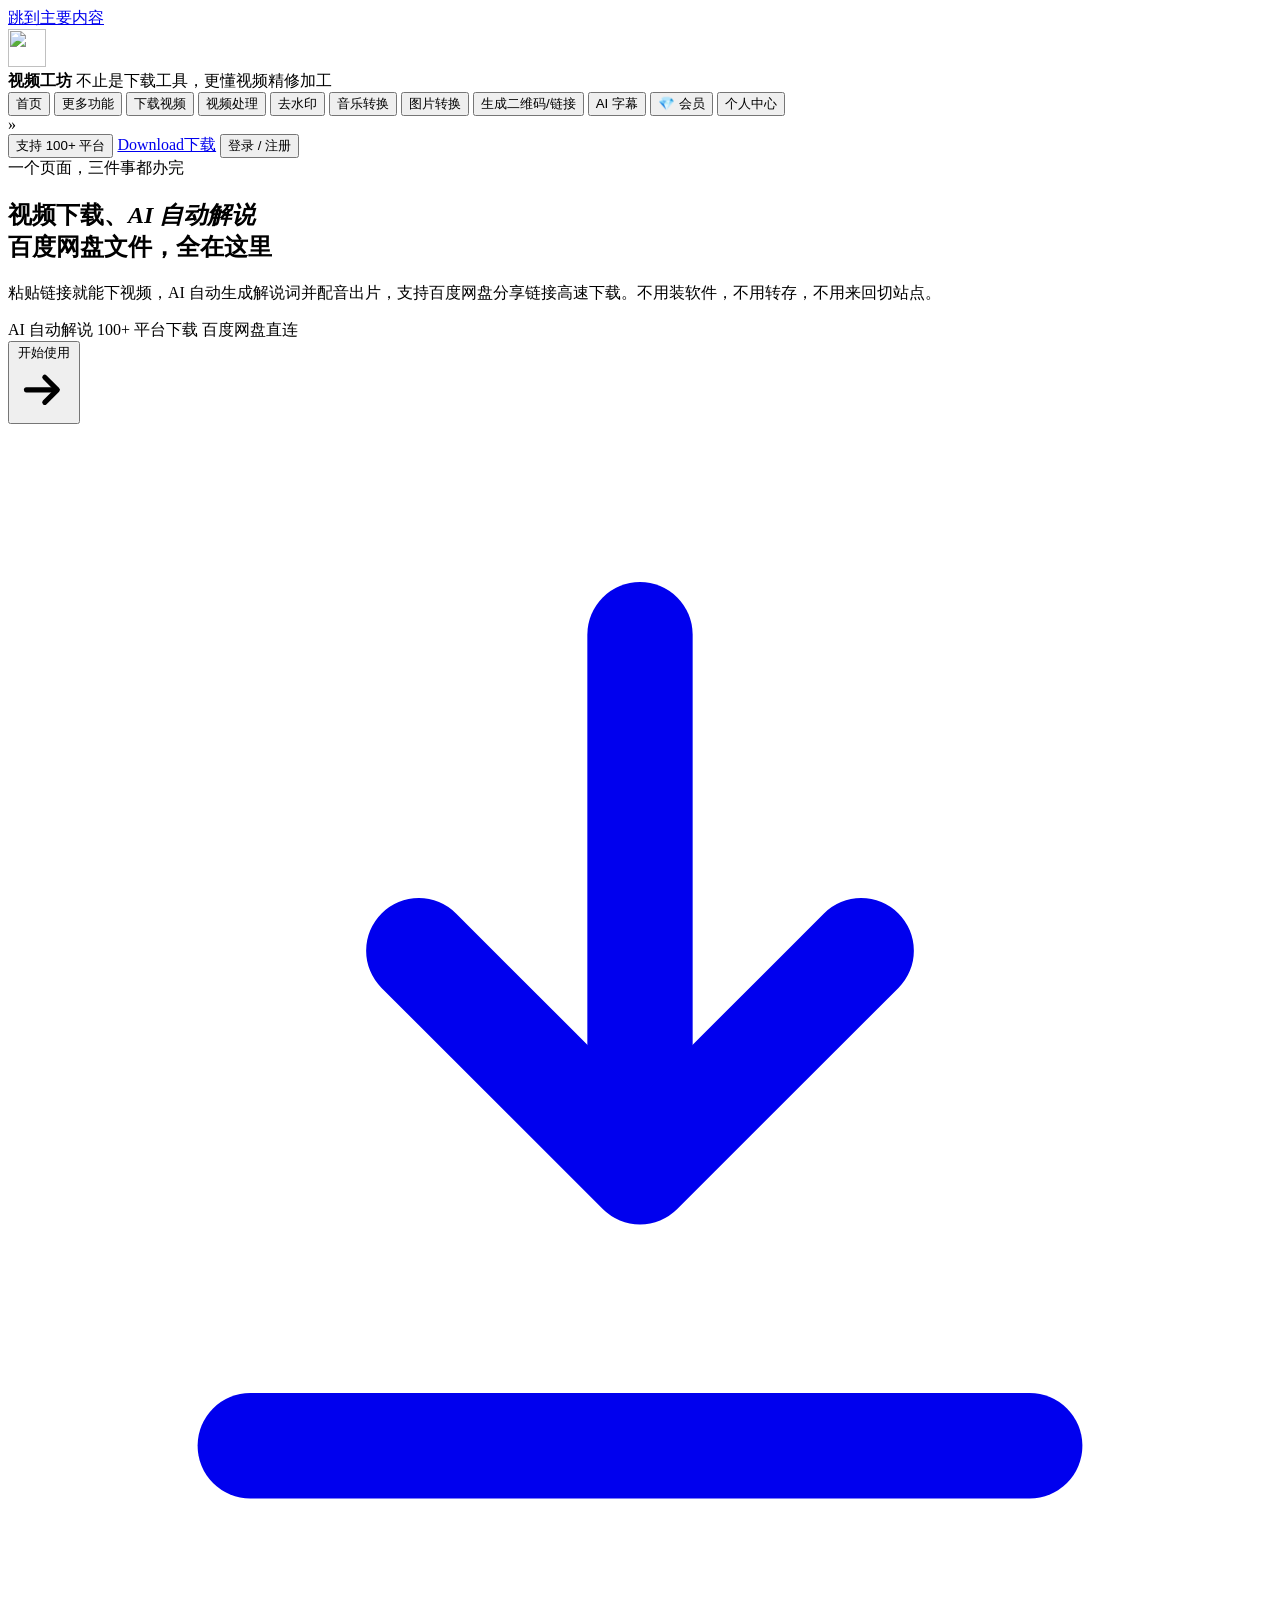
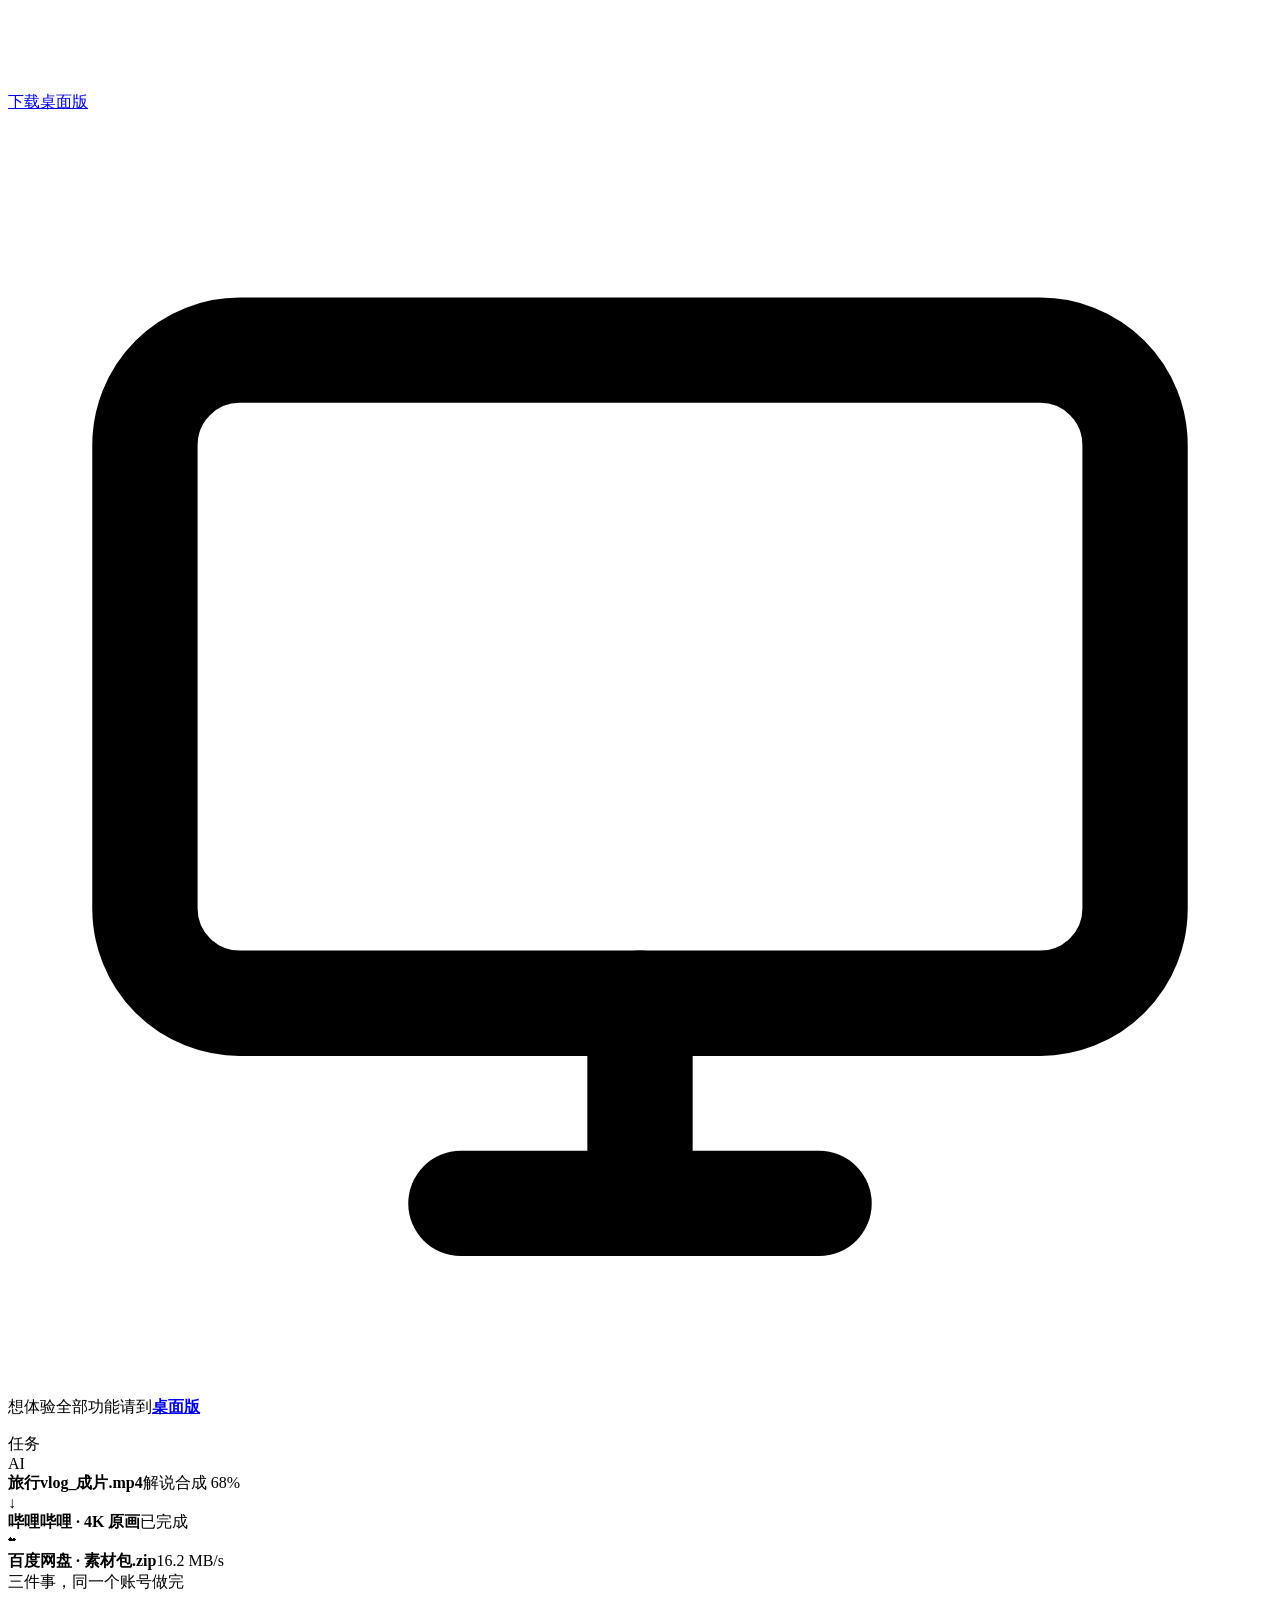
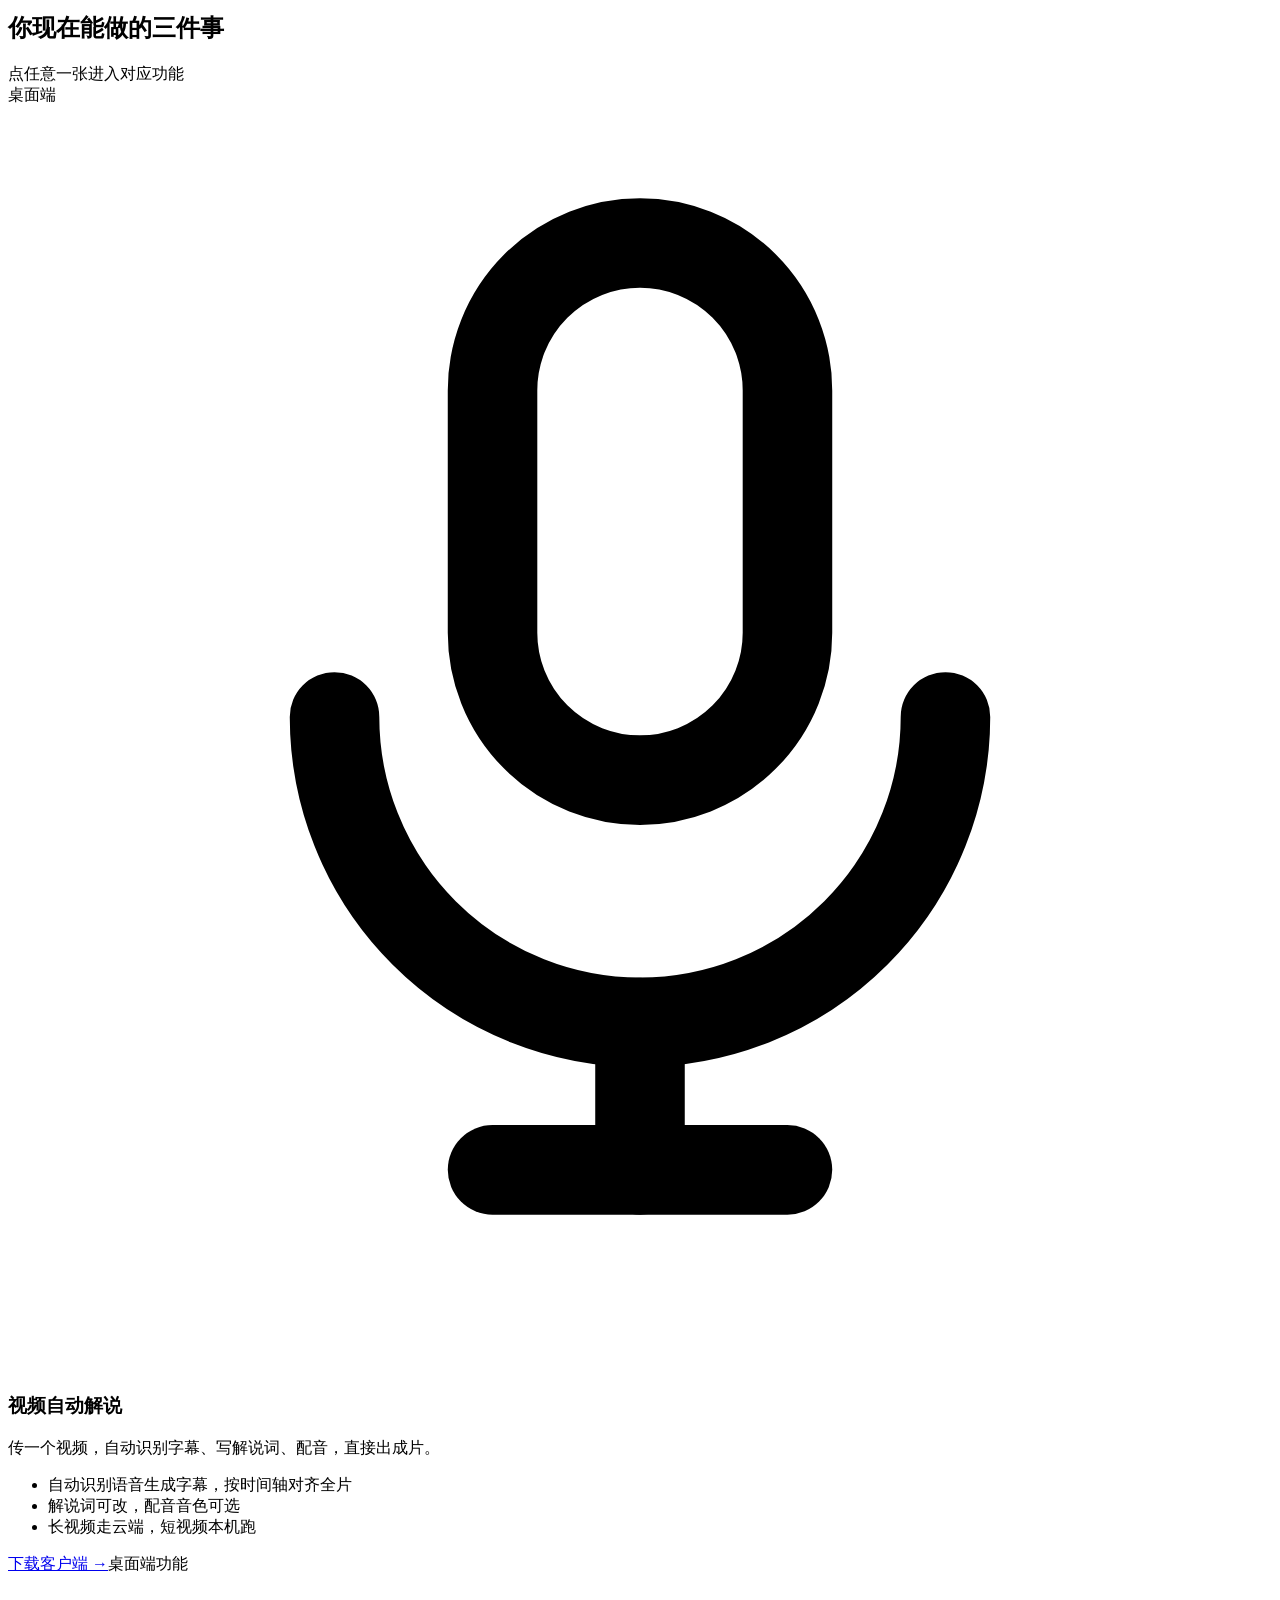
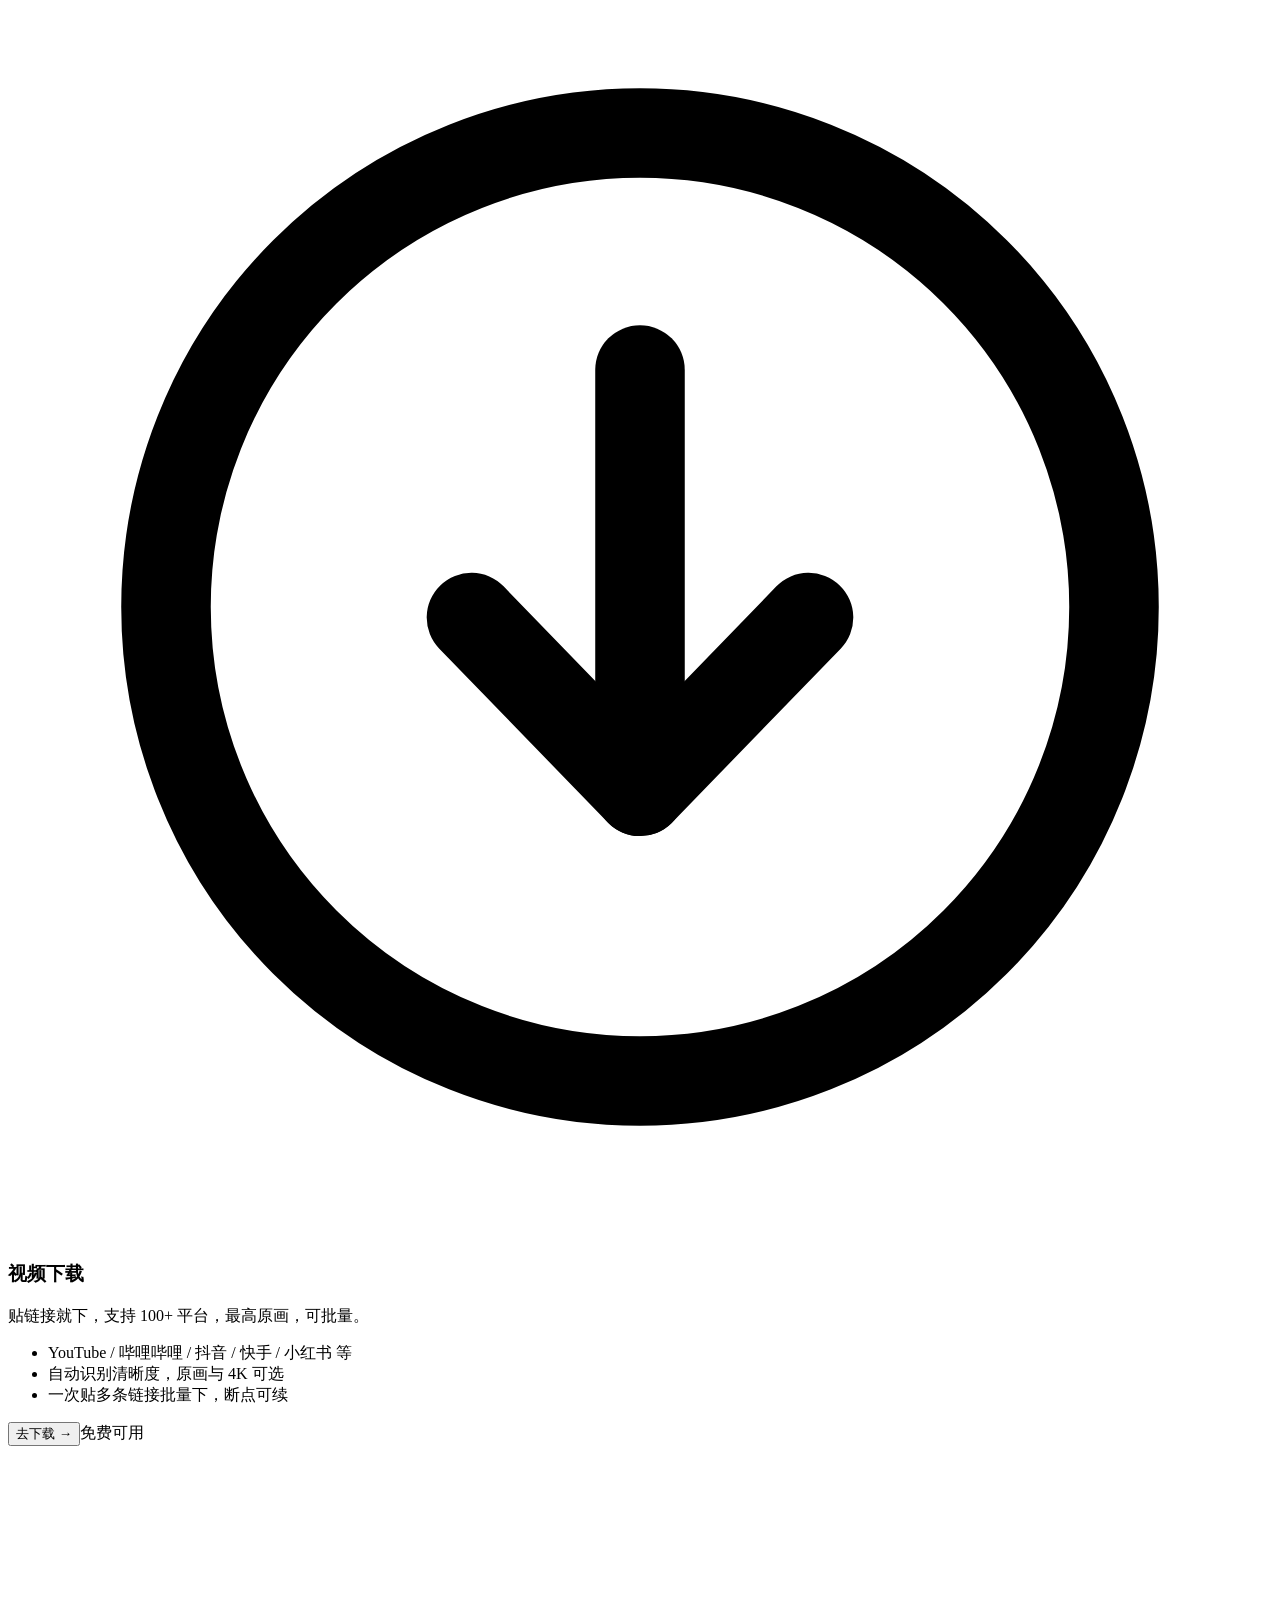
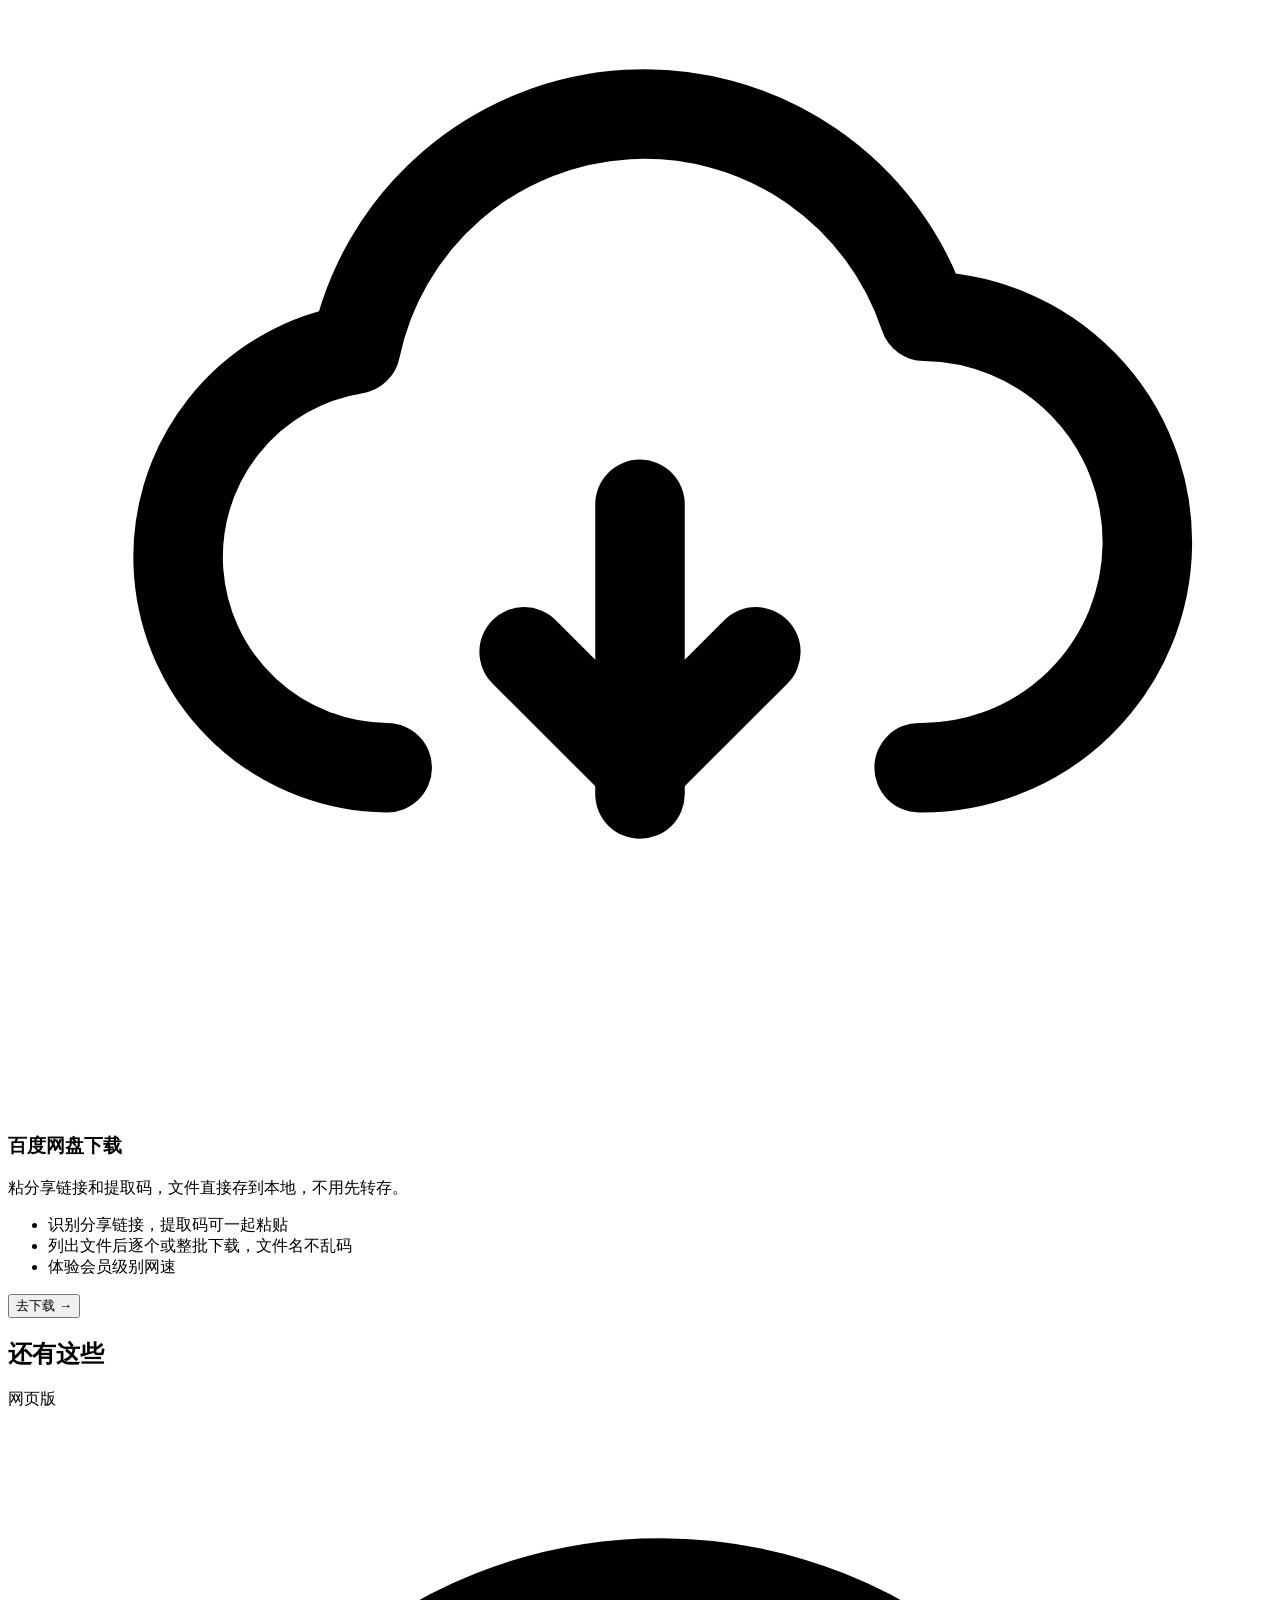
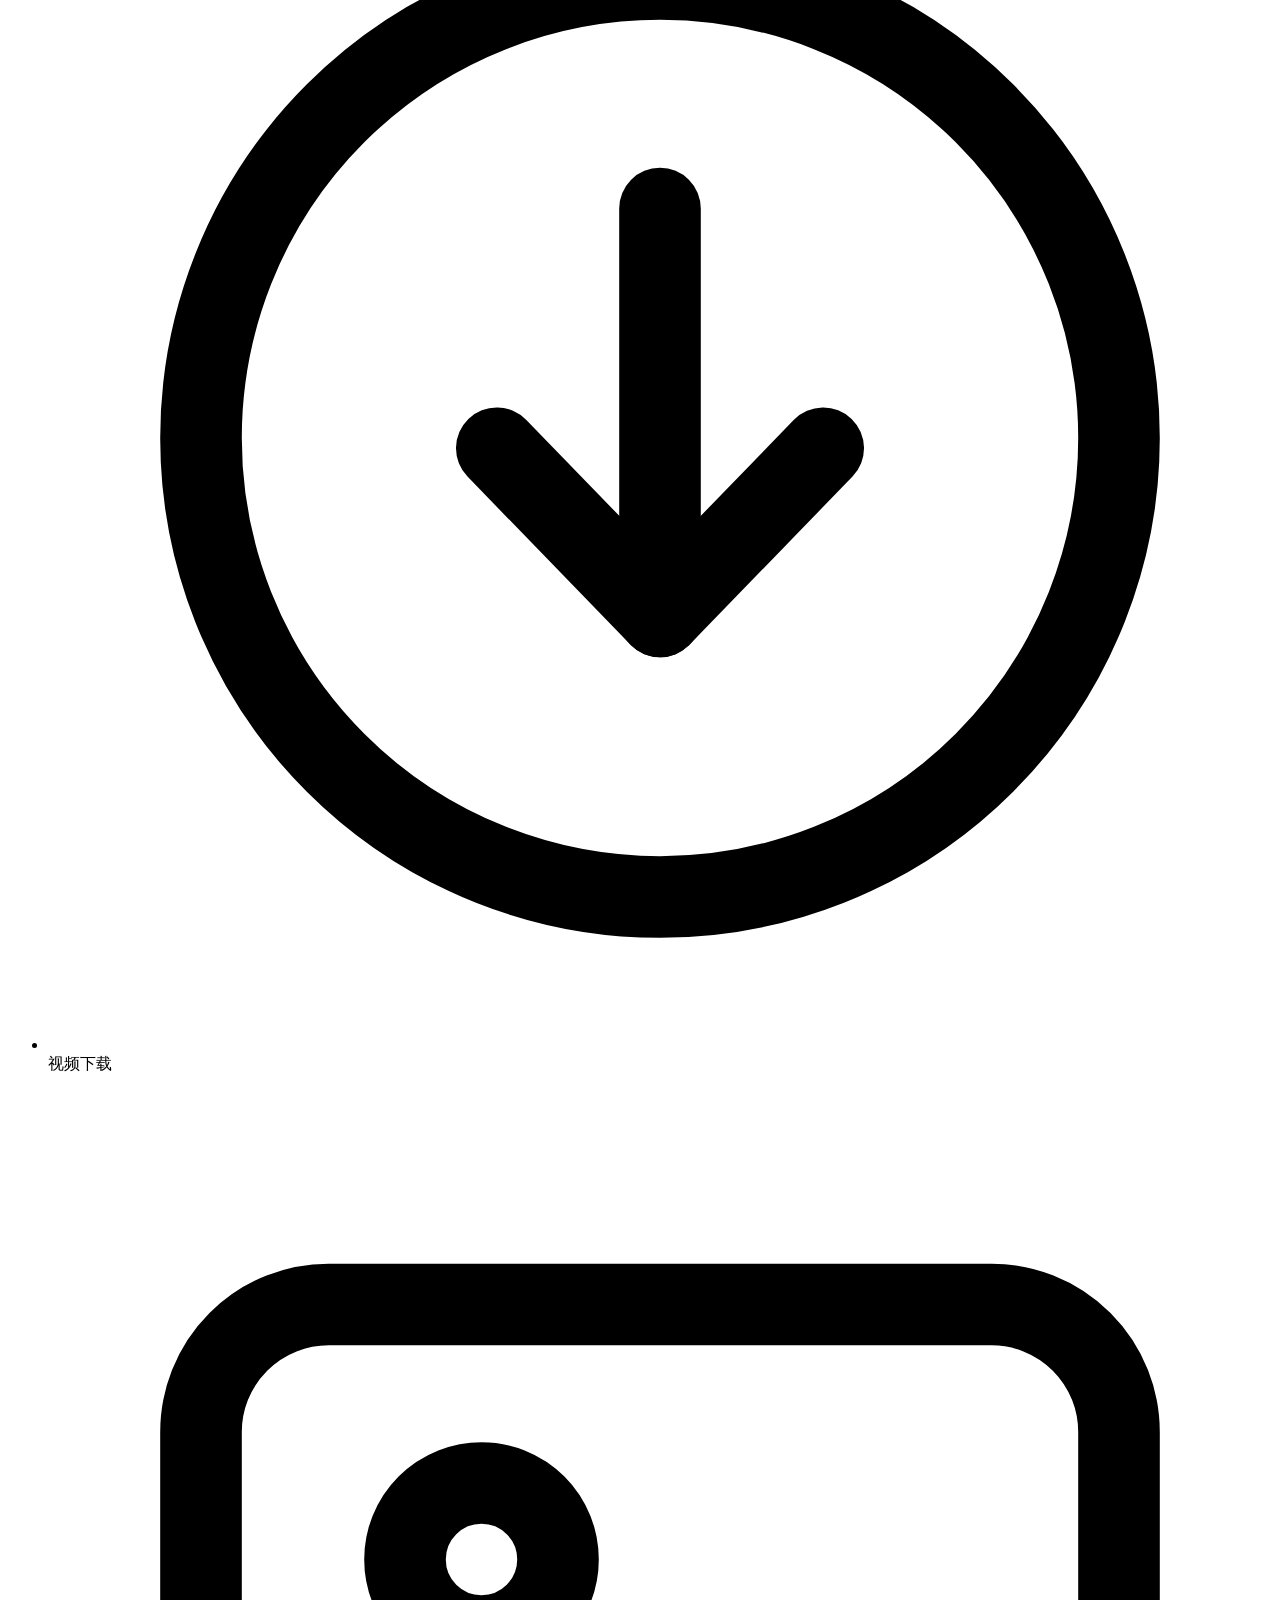
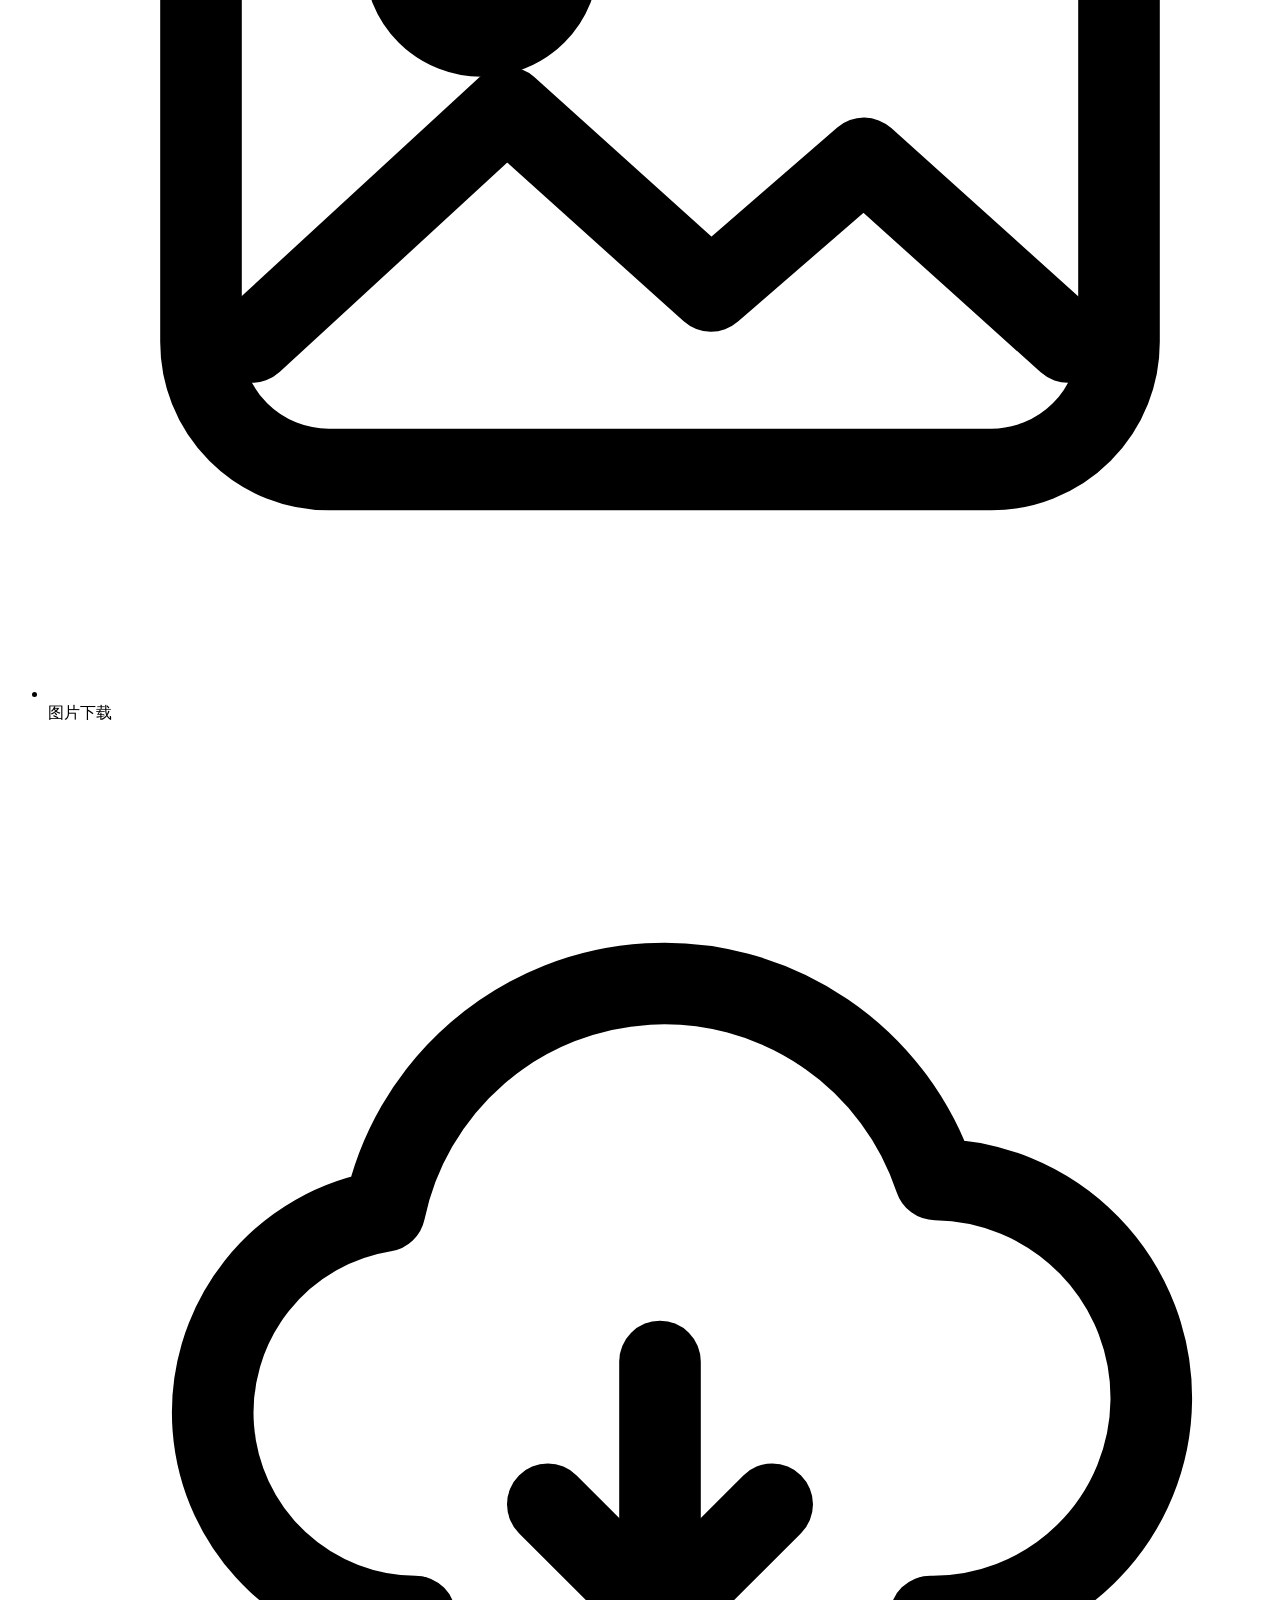
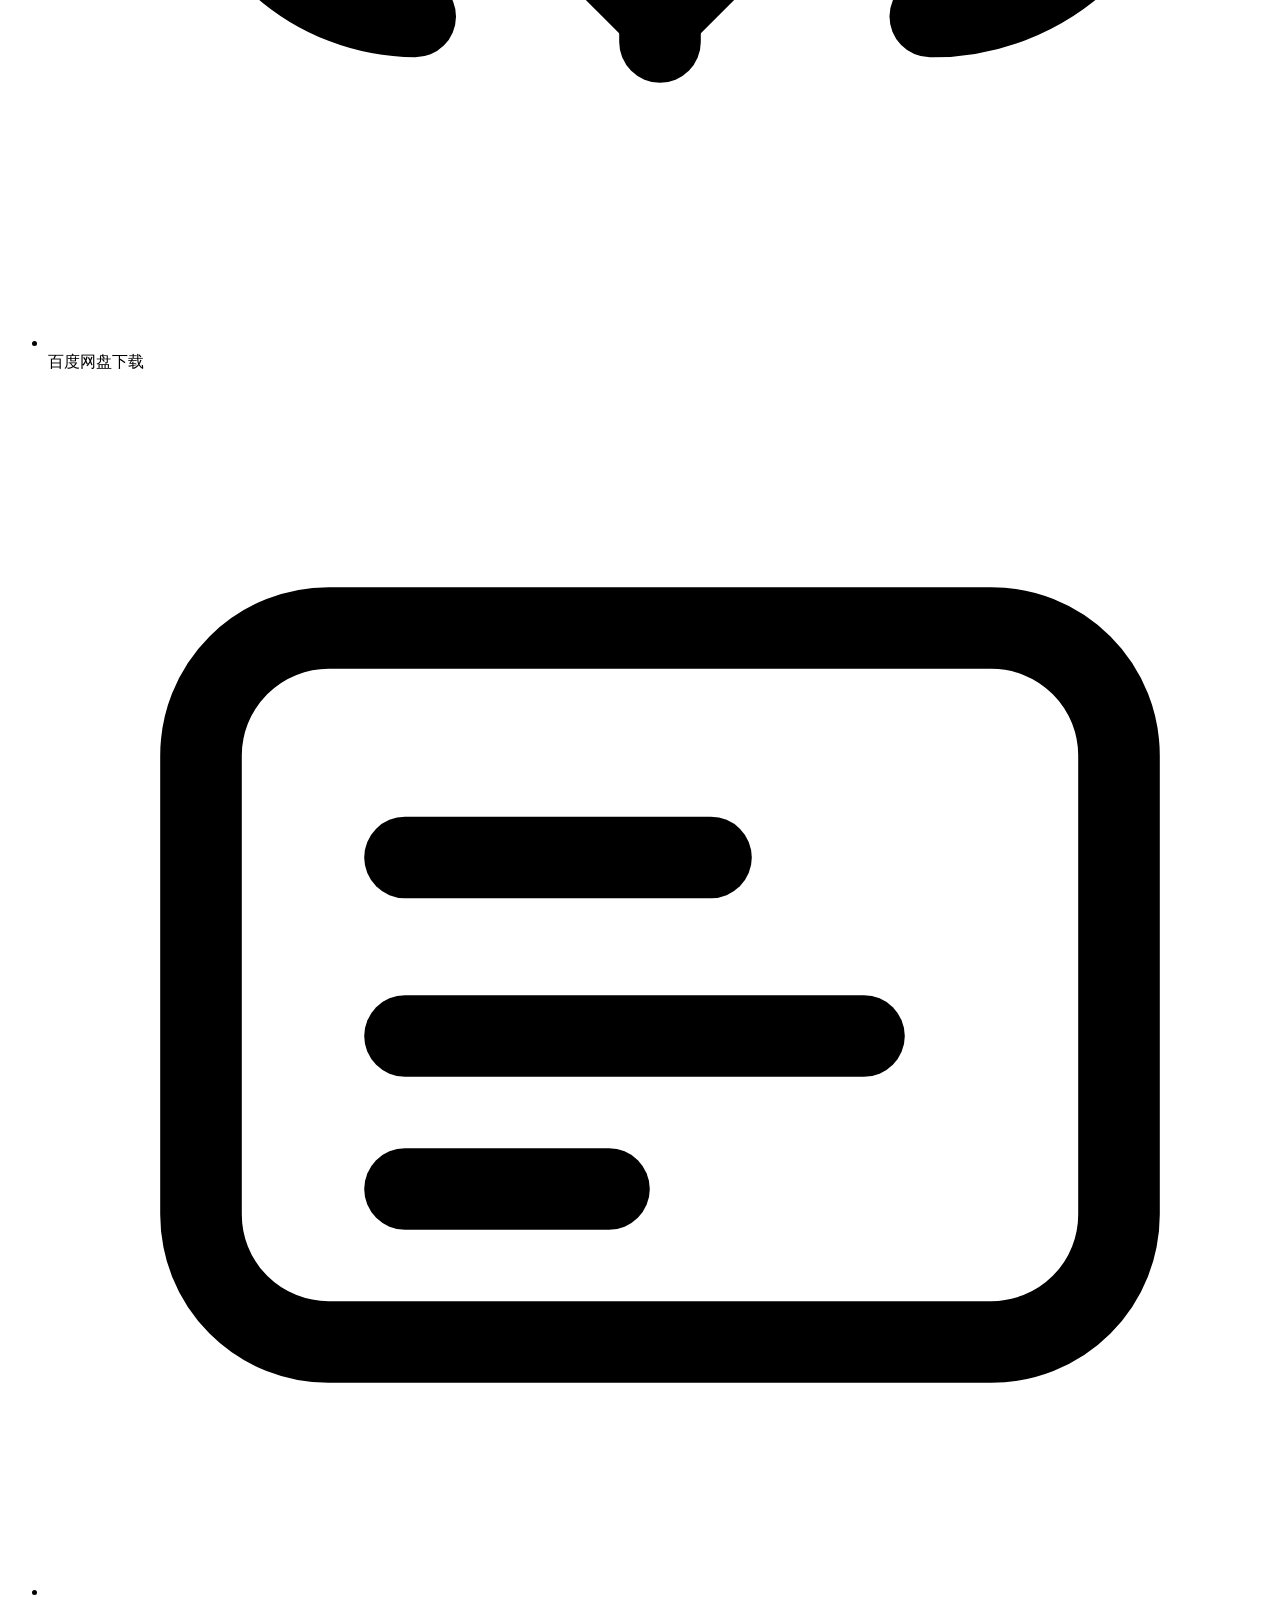
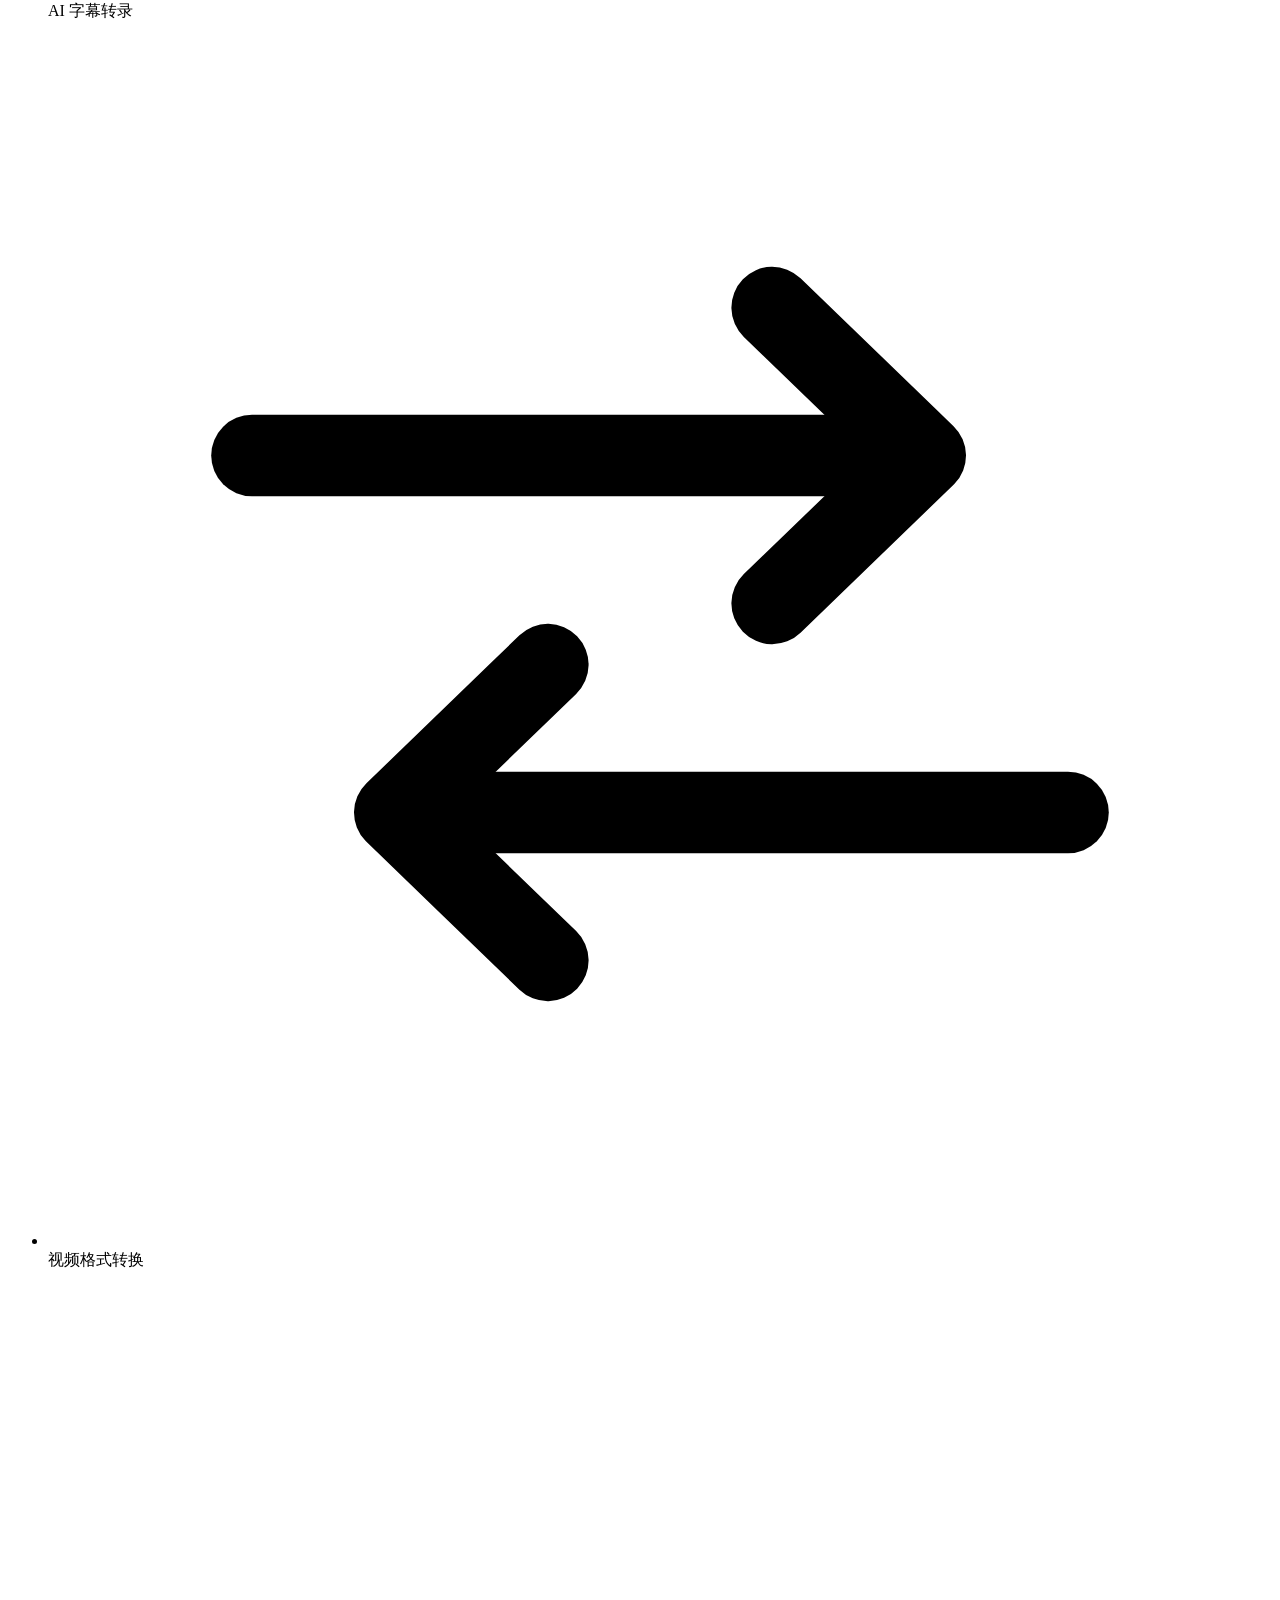
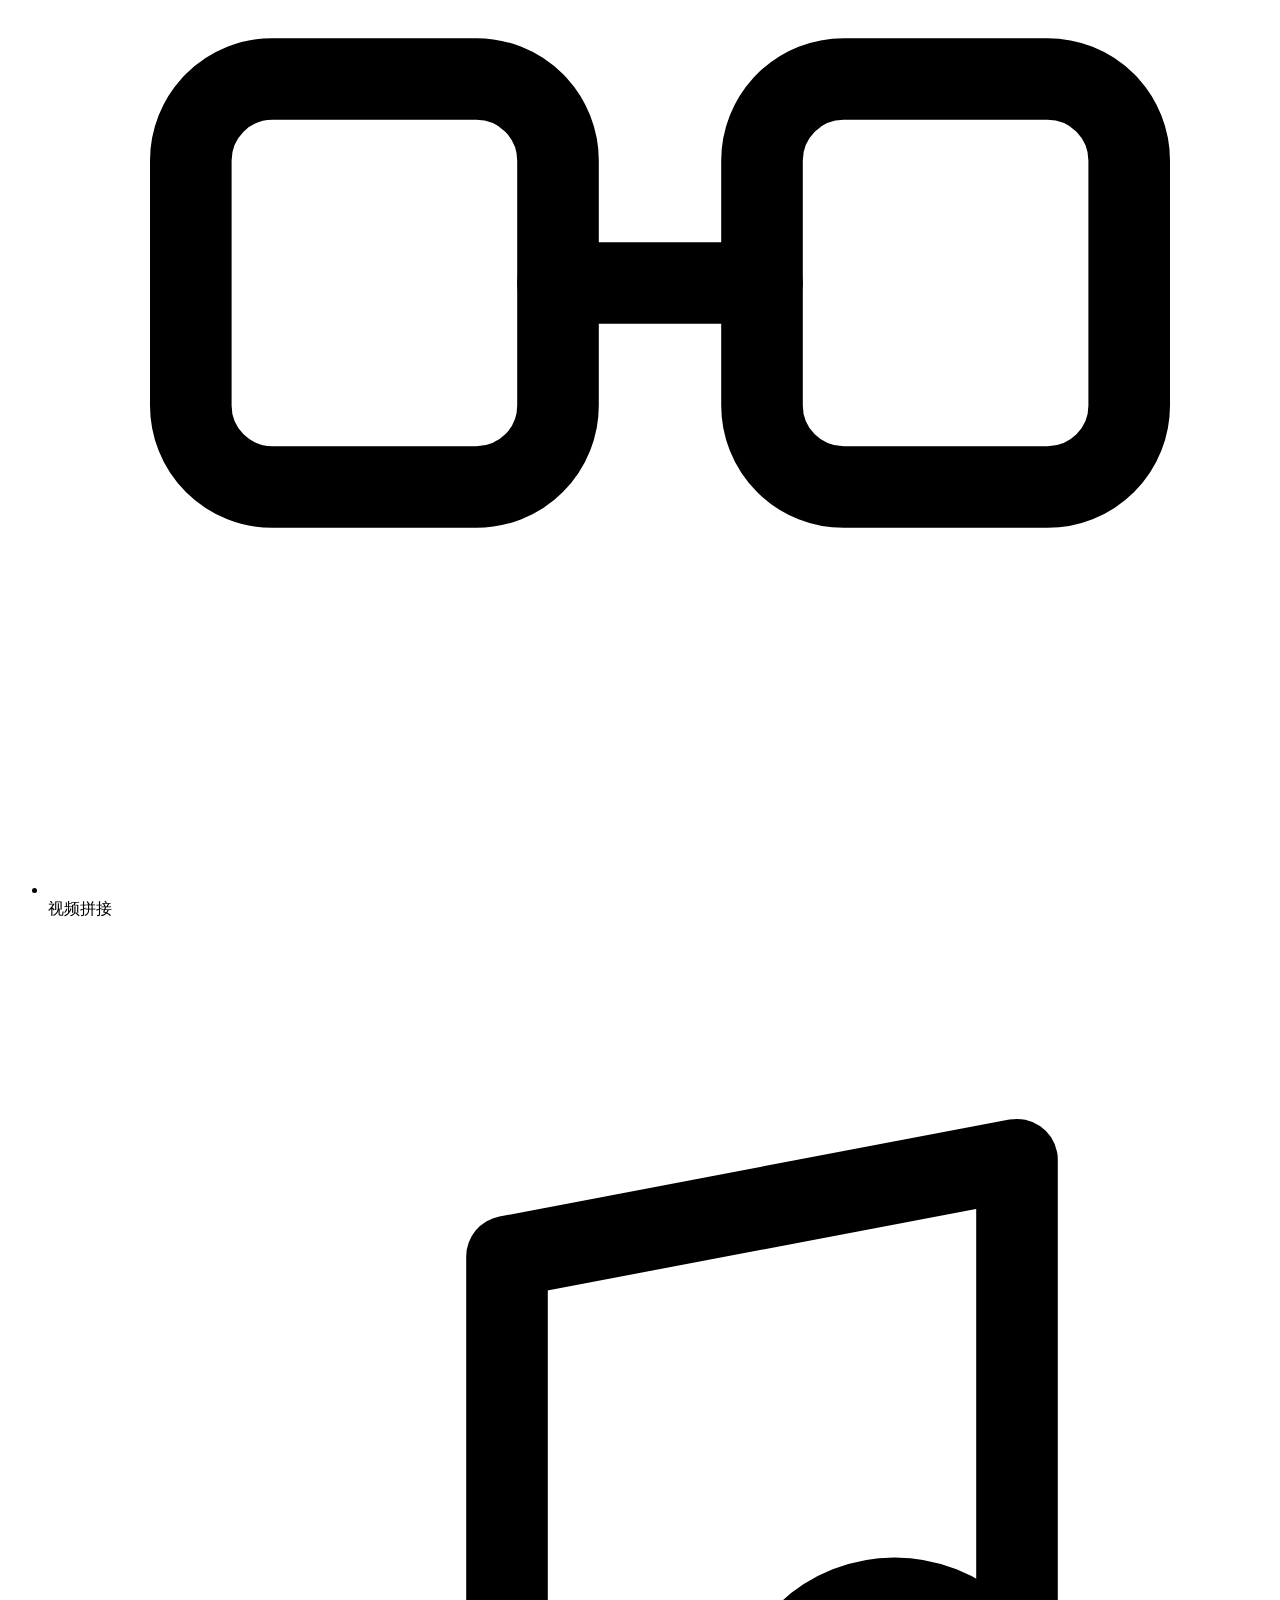
==== commit 2aceef05: "导航栏「更多功能」移到「下载视频」左边 tab 顺序：首页 → 更多功能 → 下载视频 → 视频处理 → 去水印 → 音乐转换 → 图片转换 → 生成二维码/链接 → AI 字幕 → 会员 → 个人中" ====
--- a/web/index.html
+++ b/web/index.html
@@ -57,6 +57,7 @@
     <nav class="tabs" id="tabs" aria-label="功能导航">
       <div class="tabs-inner">
         <button type="button" class="tab is-active" data-view="home" id="tabHome">首页</button>
+        <button type="button" class="tab" data-view="appIntro" id="tabAppIntro">更多功能</button>
         <button type="button" class="tab" data-view="download" id="tabDownload">下载视频</button>
         <button type="button" class="tab" data-view="uploadconvert" id="tabUploadConvert">视频处理</button>
         <button type="button" class="tab" data-view="dw" id="tabDw">去水印</button>
@@ -66,7 +67,6 @@
         <button type="button" class="tab" data-view="subtitle" id="tabSubtitle">AI 字幕</button>
         <button type="button" class="tab tab-sep" data-view="member" id="tabMember">💎 会员</button>
         <button type="button" class="tab" data-view="profile" id="tabProfile">个人中心</button>
-        <button type="button" class="tab" data-view="appIntro" id="tabAppIntro">更多功能</button>
       </div>
       <!-- 右滑提示（2026-10-28）：tab 溢出且未滑到最右时显示 »，提示手机用户右滑还有功能。
            默认 display:none，由 app.js 检测溢出后加 .has-more 才显示。 -->
@@ -1100,7 +1100,7 @@
         <div class="uc-form">
           <label class="uc-field">
             <span class="uc-label" id="pfIdentLabel">邮箱</span>
-            <input type="text" id="pfIdentifier" placeholder="you@example.com" autocomplete="username" />
+            <input type="text" id="pfIdentifier" placeholder="邮箱（支持 QQ/163/谷歌邮箱）" autocomplete="username" />
           </label>
           <label class="uc-field">
             <span class="uc-label">密码</span>
@@ -2177,11 +2177,11 @@
       <h2 id="authModalTitle">登录账号</h2>
       <button type="button" class="modal-close" id="authModalClose" aria-label="关闭">✕</button>
     </div>
-    <p class="modal-sub" id="authModalHint">下载需要登录账号；登陆享受下载权益。</p>
+    <p class="modal-sub" id="authModalHint">首次下载免费；注册或登录后才能继续使用下载。</p>
     <div class="uc-form">
       <label class="uc-field">
         <span class="uc-label" id="amIdentLabel">邮箱</span>
-        <input type="text" id="amIdentifier" placeholder="you@example.com" autocomplete="username" />
+        <input type="text" id="amIdentifier" placeholder="邮箱（支持 QQ/163/谷歌邮箱）" autocomplete="username" />
       </label>
       <label class="uc-field">
         <span class="uc-label">密码</span>
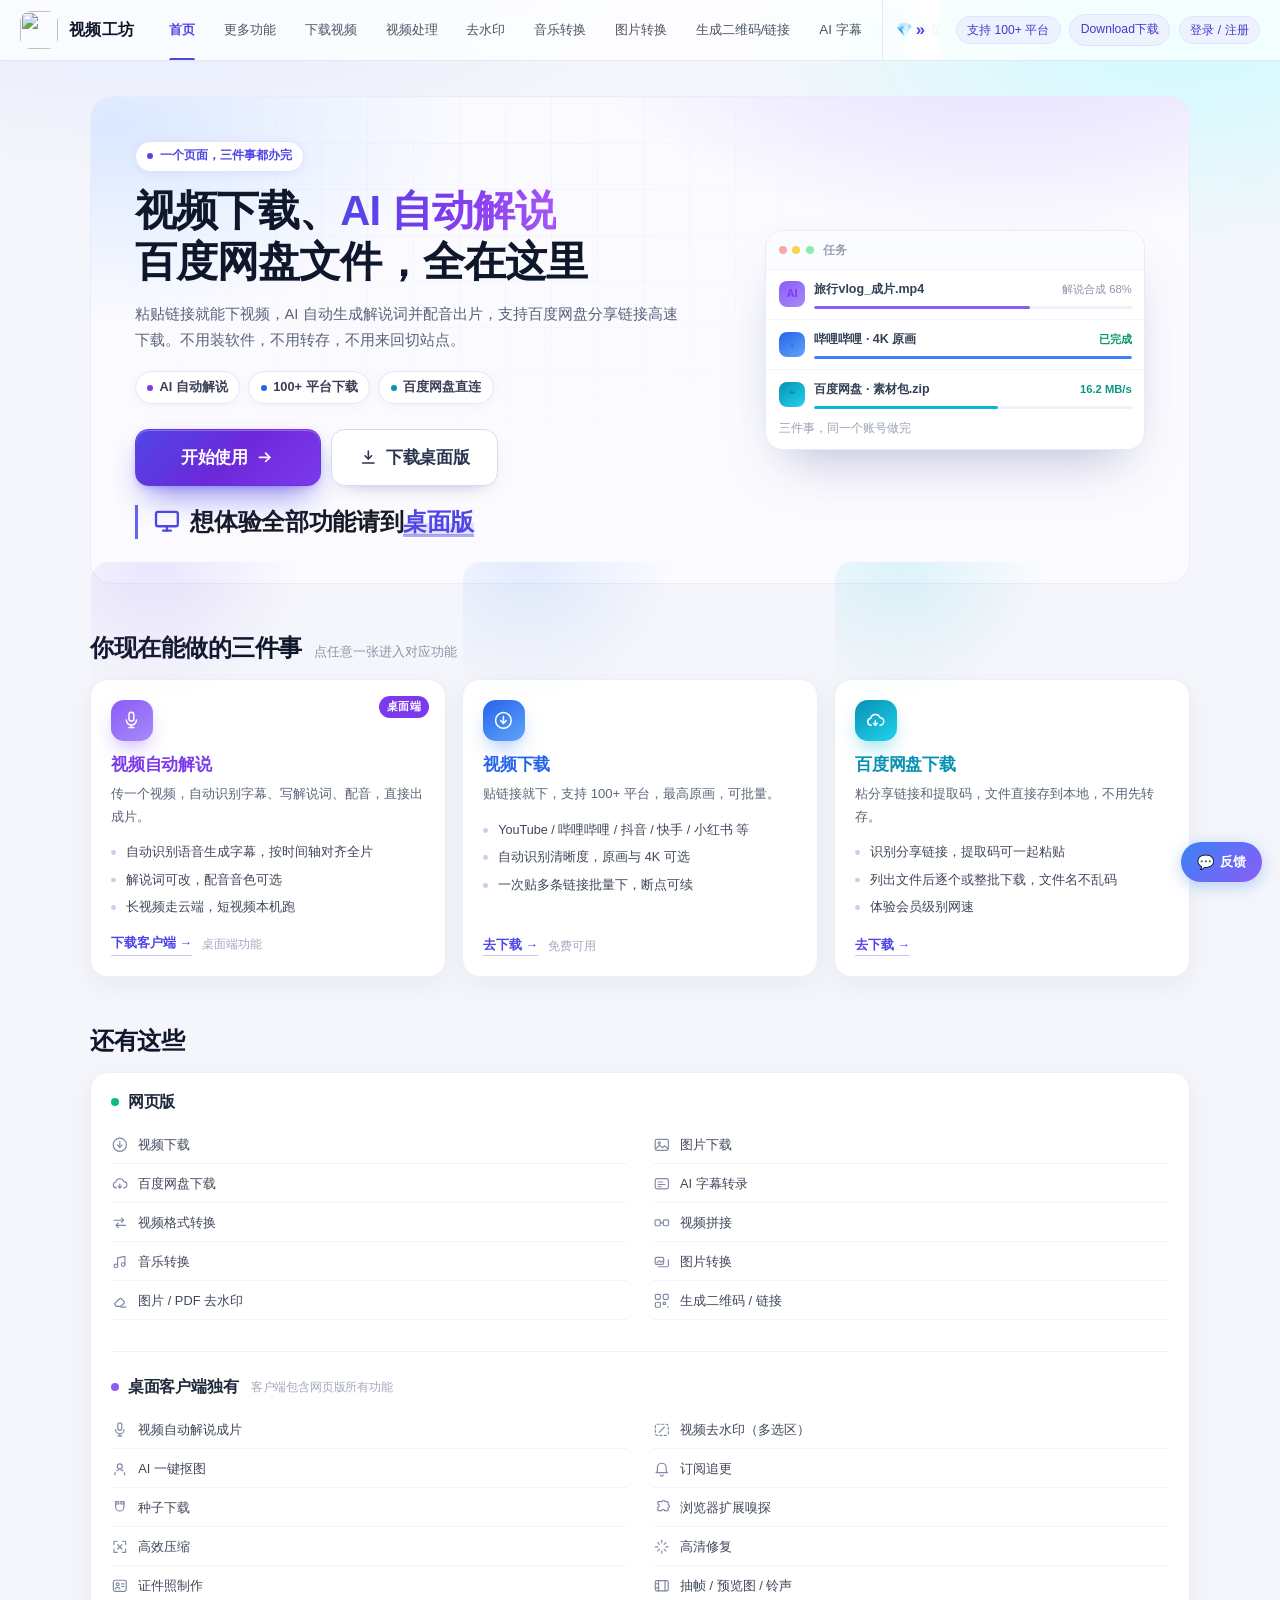
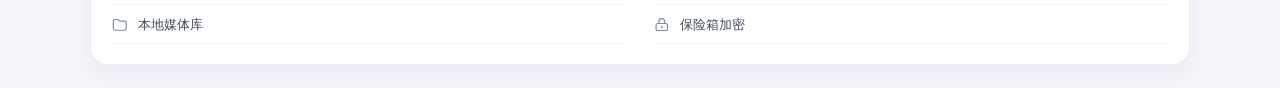
==== commit f5545740: "「更多功能」页重设计：Hero 突出核心数据，卡片精简为一行价值点 - 顶部新增渐变 Hero：能力全景徽章 + 主标题「网页能用，桌面端更猛」+ 8/16 统计卡 - 24 张能力卡文案全部精简为一" ====
--- a/web/index.html
+++ b/web/index.html
@@ -1528,9 +1528,20 @@
 
   <!-- 桌面客户端能力总览：全量对齐 App（分组 + 网页可用/仅桌面端标注） -->
   <section id="appIntroView" class="panel" hidden aria-labelledby="appIntroTitle">
-    <div class="app-intro-head">
-      <h2 id="appIntroTitle" class="guide-title">📱 桌面客户端还能做什么</h2>
-      <p class="app-intro-sub">网页版已支持 <b id="appIntroWebCount">8</b> 项能力；标注「仅桌面端」的 <b id="appIntroDesktopCount">16</b> 项需安装「视频工坊」客户端解锁</p>
+    <div class="app-intro-hero">
+      <span class="app-intro-hero-badge">能力全景</span>
+      <h2 class="app-intro-hero-title">网页能用，桌面端更猛</h2>
+      <p class="app-intro-hero-sub">一共 <b>24</b> 项能力。网页已经能直接搞定 <b>8</b> 项；剩下 <b>16</b> 项专属能力，装一个「视频工坊」客户端即可解锁——本地算力处理，免上传、更隐私。</p>
+      <div class="app-intro-stats">
+        <div class="app-intro-stat">
+          <span class="app-intro-stat-num" id="appIntroWebCount">8</span>
+          <span class="app-intro-stat-label">网页即可用</span>
+        </div>
+        <div class="app-intro-stat app-intro-stat--desk">
+          <span class="app-intro-stat-num" id="appIntroDesktopCount">16</span>
+          <span class="app-intro-stat-label">装客户端解锁</span>
+        </div>
+      </div>
     </div>
 
     <div class="app-intro-groups" id="appIntroGroups">
@@ -1539,32 +1550,32 @@
         <div class="app-intro-grid">
           <div class="app-intro-card" data-cap="download">
             <div class="app-intro-title-row"><div class="app-intro-ico" aria-hidden="true">🌐</div><h3>视频下载</h3><span class="app-intro-tag tag-web">网页可用</span></div>
-            <p>覆盖 YouTube、哔哩哔哩、抖音、腾讯等 100+ 国内外平台，自动识别清晰度，全程显示下载进度与剩余时间。</p>
-          </div>
-          <div class="app-intro-card" data-cap="subscribe">
+            <p>100+ 平台一站下载，自动识别清晰度，进度实时可见。</p>
+          </div>
+          <div class="app-intro-card app-intro-card--desk" data-cap="subscribe">
             <div class="app-intro-title-row"><div class="app-intro-ico" aria-hidden="true">🔔</div><h3>订阅追更</h3><span class="app-intro-tag tag-desktop">仅桌面端</span></div>
-            <p>订阅频道 / UP 主 / 剧集，后台定时检测更新并自动下载，增量去重，不会重复下一遍。</p>
-          </div>
-          <div class="app-intro-card" data-cap="torrent">
+            <p>订阅频道自动检测更新、增量下载，不重复下。</p>
+          </div>
+          <div class="app-intro-card app-intro-card--desk" data-cap="torrent">
             <div class="app-intro-title-row"><div class="app-intro-ico" aria-hidden="true">🧲</div><h3>种子下载</h3><span class="app-intro-tag tag-desktop">仅桌面端</span></div>
-            <p>magnet 链接、.torrent 文件、直链三种来源，支持暂停 / 继续、按文件跳过不想下的内容。</p>
-          </div>
-          <div class="app-intro-card" data-cap="extension">
+            <p>磁力 / 种子 / 直链三源，可暂停、可按文件跳过。</p>
+          </div>
+          <div class="app-intro-card app-intro-card--desk" data-cap="extension">
             <div class="app-intro-title-row"><div class="app-intro-ico" aria-hidden="true">🧩</div><h3>浏览器扩展嗅探</h3><span class="app-intro-tag tag-desktop">仅桌面端</span></div>
-            <p>Chrome / Edge 扩展自动嗅探网页里的视频与音频，一键发回客户端下载（需配合桌面客户端）。</p>
+            <p>网页视频一键嗅探，发回客户端下载。</p>
           </div>
         </div>
       </div>
       <div class="app-intro-group">
         <h3 class="app-intro-group-title"><span aria-hidden="true">🎨</span>创作</h3>
         <div class="app-intro-grid">
-          <div class="app-intro-card" data-cap="commentary">
+          <div class="app-intro-card app-intro-card--desk" data-cap="commentary">
             <div class="app-intro-title-row"><div class="app-intro-ico" aria-hidden="true">🎬</div><h3>视频解说成片</h3><span class="app-intro-tag tag-desktop">仅桌面端</span></div>
-            <p>粘贴链接或上传本地视频，AI 自动完成转写 → 撰写解说文案 → 配音 → 字幕烧录，一键剪出成片；配音可用在线语音，也可用自己的声音做本地音色克隆。</p>
+            <p>链接→转写→配音→字幕，一键剪出成片。</p>
           </div>
           <div class="app-intro-card" data-cap="subtitle">
             <div class="app-intro-title-row"><div class="app-intro-ico" aria-hidden="true">📝</div><h3>AI 字幕转录</h3><span class="app-intro-tag tag-web">网页可用</span></div>
-            <p>语音识别把视频 / 音频逐句转成带时间戳字幕，按停顿精准断句，一键导出 SRT / TXT。</p>
+            <p>语音自动转字幕，精准断句，导出 SRT。</p>
           </div>
         </div>
       </div>
@@ -1573,39 +1584,39 @@
         <div class="app-intro-grid">
           <div class="app-intro-card" data-cap="uploadconvert">
             <div class="app-intro-title-row"><div class="app-intro-ico" aria-hidden="true">🔁</div><h3>视频格式转换</h3><span class="app-intro-tag tag-web">网页可用</span></div>
-            <p>MP4 / MOV / WebM 等格式互转，编码与画质可选，支持批量。</p>
+            <p>MP4 / MOV / WebM 互转，支持批量。</p>
           </div>
           <div class="app-intro-card" data-cap="concat">
             <div class="app-intro-title-row"><div class="app-intro-ico" aria-hidden="true">🔗</div><h3>视频拼接</h3><span class="app-intro-tag tag-web">网页可用</span></div>
-            <p>多段视频按顺序合成一条，每段可单独设格式与参数。</p>
+            <p>多段视频按序合成一条。</p>
           </div>
           <div class="app-intro-card" data-cap="musicconvert">
             <div class="app-intro-title-row"><div class="app-intro-ico" aria-hidden="true">🎵</div><h3>音乐转换</h3><span class="app-intro-tag tag-web">网页可用</span></div>
-            <p>MP3 / FLAC / WAV / M4A 等批量互转，码率可选，转换完自动入库。</p>
+            <p>MP3 / FLAC / WAV 批量互转。</p>
           </div>
           <div class="app-intro-card" data-cap="imageconvert">
             <div class="app-intro-title-row"><div class="app-intro-ico" aria-hidden="true">🖼️</div><h3>图片转换</h3><span class="app-intro-tag tag-web">网页可用</span></div>
-            <p>JPG / PNG / WebP 等批量互转，质量、尺寸、白底填充自由调整。</p>
-          </div>
-          <div class="app-intro-card" data-cap="compress">
+            <p>JPG / PNG / WebP 批量互转。</p>
+          </div>
+          <div class="app-intro-card app-intro-card--desk" data-cap="compress">
             <div class="app-intro-title-row"><div class="app-intro-ico" aria-hidden="true">🗜️</div><h3>高效压缩</h3><span class="app-intro-tag tag-desktop">仅桌面端</span></div>
-            <p>视觉无损 / 极致压缩双档，体积大幅下降且画面几乎不变；本机算力处理，免上传。</p>
-          </div>
-          <div class="app-intro-card" data-cap="sr">
+            <p>视觉无损压缩，体积大降画面不变。</p>
+          </div>
+          <div class="app-intro-card app-intro-card--desk" data-cap="sr">
             <div class="app-intro-title-row"><div class="app-intro-ico" aria-hidden="true">✨</div><h3>高清修复</h3><span class="app-intro-tag tag-desktop">仅桌面端</span></div>
-            <p>快速放大与 AI 超分重建细节，老片、低清素材也能救回来。</p>
-          </div>
-          <div class="app-intro-card" data-cap="share">
+            <p>AI 超分，老片低清也能救回来。</p>
+          </div>
+          <div class="app-intro-card app-intro-card--desk" data-cap="share">
             <div class="app-intro-title-row"><div class="app-intro-ico" aria-hidden="true">📲</div><h3>生成二维码</h3><span class="app-intro-tag tag-desktop">仅桌面端</span></div>
-            <p>本机文件一键上传为短链并生成二维码，扫码即看，适合发到手机或群里。</p>
-          </div>
-          <div class="app-intro-card" data-cap="page">
+            <p>本机文件一键生成短链二维码。</p>
+          </div>
+          <div class="app-intro-card app-intro-card--desk" data-cap="page">
             <div class="app-intro-title-row"><div class="app-intro-ico" aria-hidden="true">🌐</div><h3>生成网页</h3><span class="app-intro-tag tag-desktop">仅桌面端</span></div>
-            <p>多个文件合成一个在线网页，一个链接发人；也可导出成离线单文件网页。</p>
-          </div>
-          <div class="app-intro-card" data-cap="bridge">
+            <p>多文件合成一个在线网页分享。</p>
+          </div>
+          <div class="app-intro-card app-intro-card--desk" data-cap="bridge">
             <div class="app-intro-title-row"><div class="app-intro-ico" aria-hidden="true">🔗</div><h3>视频 / 音频桥接</h3><span class="app-intro-tag tag-desktop">仅桌面端</span></div>
-            <p>视频与音频互相合成、替换音轨，画面不动换掉背景音乐或旁白。</p>
+            <p>画面不动，换掉背景音乐或旁白。</p>
           </div>
         </div>
       </div>
@@ -1614,44 +1625,44 @@
         <div class="app-intro-grid">
           <div class="app-intro-card" data-cap="dw">
             <div class="app-intro-title-row"><div class="app-intro-ico" aria-hidden="true">🧽</div><h3>图片去水印</h3><span class="app-intro-tag tag-web">网页可用</span></div>
-            <p>框选水印区域，经典修复算法快速消除水印；支持放大编辑精细框选。</p>
+            <p>框选水印，算法快速消除。</p>
           </div>
           <div class="app-intro-card" data-cap="dwpdf">
             <div class="app-intro-title-row"><div class="app-intro-ico" aria-hidden="true">📄</div><h3>PDF 去水印</h3><span class="app-intro-tag tag-web">网页可用</span></div>
-            <p>批量去除文档水印，页范围、修复方法与输出清晰度（DPI）可调。</p>
-          </div>
-          <div class="app-intro-card" data-cap="dwvideo">
+            <p>批量去文档水印，页范围可调。</p>
+          </div>
+          <div class="app-intro-card app-intro-card--desk" data-cap="dwvideo">
             <div class="app-intro-title-row"><div class="app-intro-ico" aria-hidden="true">🎞️</div><h3>视频去水印</h3><span class="app-intro-tag tag-desktop">仅桌面端</span></div>
-            <p>去除视频平台的角标与水印标识，逐帧处理保持画面稳定。</p>
-          </div>
-          <div class="app-intro-card" data-cap="matting">
+            <p>逐帧去除平台角标水印。</p>
+          </div>
+          <div class="app-intro-card app-intro-card--desk" data-cap="matting">
             <div class="app-intro-title-row"><div class="app-intro-ico" aria-hidden="true">✂️</div><h3>AI 一键抠图</h3><span class="app-intro-tag tag-desktop">仅桌面端</span></div>
-            <p>矩形框选 / 套索自由选区双模式，AI 自动抠出主体，批量导出透明 PNG。</p>
-          </div>
-          <div class="app-intro-card" data-cap="idphoto">
+            <p>矩形 / 套索选区，批量抠透明 PNG。</p>
+          </div>
+          <div class="app-intro-card app-intro-card--desk" data-cap="idphoto">
             <div class="app-intro-title-row"><div class="app-intro-ico" aria-hidden="true">🪪</div><h3>证件照制作</h3><span class="app-intro-tag tag-desktop">仅桌面端</span></div>
-            <p>抠图换底一键出片：尺寸规格、排版张数、底色与人物大小可调，支持拖动微调构图。</p>
-          </div>
-          <div class="app-intro-card" data-cap="ffmpeg_tools">
+            <p>换底出片，尺寸排版一键调。</p>
+          </div>
+          <div class="app-intro-card app-intro-card--desk" data-cap="ffmpeg_tools">
             <div class="app-intro-title-row"><div class="app-intro-ico" aria-hidden="true">🎞</div><h3>抽帧 · 预览图 · 铃声</h3><span class="app-intro-tag tag-desktop">仅桌面端</span></div>
-            <p>从视频抽封面、按间隔批量抽帧、生成九宫格预览图，或截一段做手机铃声（m4r）。</p>
+            <p>抽封面、九宫格、截段做铃声。</p>
           </div>
         </div>
       </div>
       <div class="app-intro-group">
         <h3 class="app-intro-group-title"><span aria-hidden="true">🗂</span>媒体库</h3>
         <div class="app-intro-grid">
-          <div class="app-intro-card" data-cap="library">
+          <div class="app-intro-card app-intro-card--desk" data-cap="library">
             <div class="app-intro-title-row"><div class="app-intro-ico" aria-hidden="true">📚</div><h3>本地媒体库</h3><span class="app-intro-tag tag-desktop">仅桌面端</span></div>
-            <p>下载与加工的产物自动入库，缩略图墙浏览，支持搜索、筛选、播放、另存与删除。</p>
-          </div>
-          <div class="app-intro-card" data-cap="retention">
+            <p>产物自动入库，缩略图墙管理。</p>
+          </div>
+          <div class="app-intro-card app-intro-card--desk" data-cap="retention">
             <div class="app-intro-title-row"><div class="app-intro-ico" aria-hidden="true">🧹</div><h3>时效自动清理</h3><span class="app-intro-tag tag-desktop">仅桌面端</span></div>
-            <p>缓存与碎片按保留期自动清理；媒体本体默认不删，一旦删除强制进系统回收站。</p>
-          </div>
-          <div class="app-intro-card" data-cap="crypto">
+            <p>缓存按期自动清，本体进回收站。</p>
+          </div>
+          <div class="app-intro-card app-intro-card--desk" data-cap="crypto">
             <div class="app-intro-title-row"><div class="app-intro-ico" aria-hidden="true">🔐</div><h3>保险箱加密</h3><span class="app-intro-tag tag-desktop">仅桌面端</span></div>
-            <p>选中文件就地 AES-256 加密，播放时输密码临时解密，密钥只存在内存、不落盘。</p>
+            <p>AES-256 就地加密，密钥内存不落盘。</p>
           </div>
         </div>
       </div>
--- a/web/styles.css
+++ b/web/styles.css
@@ -0,0 +1,2795 @@
+:root {
+  --brand: #4f46e5;
+  --brand-strong: #4338ca;
+  --brand-soft: #eef2ff;
+  --accent: #06b6d4;
+  --success: #16a34a;
+  --success-soft: #ecfdf5;
+  --danger: #dc2626;
+  --danger-soft: #fef2f2;
+  --text: #0f172a;
+  --text-mute: #64748b;
+  --line: #e6e8f0;
+  --surface: #ffffff;
+  --bg: #f5f6fb;
+  --radius-lg: 18px;
+  --radius-md: 12px;
+  --radius-sm: 9px;
+  --shadow: 0 1px 2px rgba(15, 23, 42, .04), 0 12px 32px rgba(15, 23, 42, .06);
+  --tap: 44px;
+}
+
+* { box-sizing: border-box; }
+
+html { -webkit-text-size-adjust: 100%; }
+
+body {
+  margin: 0;
+  min-height: 100vh;
+  font-family: -apple-system, BlinkMacSystemFont, "PingFang SC", "Microsoft YaHei",
+    "Segoe UI", Roboto, "Helvetica Neue", sans-serif;
+  font-size: 15px;
+  line-height: 1.6;
+  color: var(--text);
+  background:
+    radial-gradient(900px 420px at 12% -8%, #e0e7ff 0%, rgba(224, 231, 255, 0) 60%),
+    radial-gradient(760px 380px at 92% 4%, #cffafe 0%, rgba(207, 250, 254, 0) 58%),
+    var(--bg);
+  background-attachment: fixed;
+}
+
+h1, h2, h3 { margin: 0; line-height: 1.3; }
+p { margin: 0; }
+img { max-width: 100%; display: block; }
+
+.wrap { width: min(880px, 100% - 2rem); margin-inline: auto; }
+/* 顶栏专用宽容器：参考 DataTool 式通栏导航（2026-09-28） */
+.wrap-wide { width: min(1440px, 100% - 2.5rem); margin-inline: auto; }
+
+.sr-only {
+  position: absolute; width: 1px; height: 1px; padding: 0; margin: -1px;
+  overflow: hidden; clip: rect(0 0 0 0); white-space: nowrap; border: 0;
+}
+
+.skip-link {
+  position: absolute; left: -999px; top: 0; z-index: 20;
+  background: var(--surface); padding: .6rem 1rem; border-radius: 0 0 var(--radius-sm) 0;
+}
+.skip-link:focus { left: 0; }
+
+/* ---------------- header ---------------- */
+.site-header {
+  position: sticky; top: 0; z-index: 10;
+  background: rgba(255, 255, 255, .78);
+  backdrop-filter: saturate(180%) blur(12px);
+  border-bottom: 1px solid var(--line);
+}
+.header-inner {
+  display: flex; align-items: stretch; justify-content: flex-start;
+  gap: 1rem; min-height: 60px;
+}
+.header-actions { display: flex; align-items: center; gap: .55rem; margin-left: auto; flex: none; }
+.brand { display: flex; align-items: center; gap: .7rem; flex: none; }
+.brand-mark {
+  width: 38px; height: 38px; flex: none; display: block;
+  object-fit: contain; border-radius: 11px;
+}
+.brand-text { display: flex; flex-direction: column; line-height: 1.2; }
+.brand-text strong { font-size: 1rem; letter-spacing: .2px; }
+.brand-text span { font-size: .72rem; color: var(--text-mute); letter-spacing: .04em; }
+.badge {
+  font-size: .76rem; color: var(--brand-strong); background: var(--brand-soft);
+  border: 1px solid #dfe3ff; padding: .3rem .65rem; border-radius: 999px; white-space: nowrap;
+  font-family: inherit; cursor: pointer; transition: background .16s, box-shadow .16s;
+}
+.badge:hover { background: #e3e8ff; box-shadow: 0 0 0 3px rgba(79, 70, 229, .1); }
+.badge:focus-visible { outline: 3px solid rgba(79, 70, 229, .35); outline-offset: 2px; }
+a.badge-link { display: inline-flex; align-items: center; text-decoration: none; color: var(--brand-strong); }
+
+/* ---------------- hero ---------------- */
+.hero { text-align: center; padding: 2.6rem 0 1.6rem; }
+.hero h1 {
+  font-size: clamp(1.5rem, 4.6vw, 2.1rem); letter-spacing: -.02em;
+  background: linear-gradient(100deg, #1e1b4b, #4f46e5 55%, #0891b2);
+  -webkit-background-clip: text; background-clip: text; color: transparent;
+}
+.hero p { margin-top: .6rem; color: var(--text-mute); font-size: .95rem; }
+.hero-note {
+  display: inline-block; max-width: 40rem; margin: .85rem auto 0; padding: .5rem .9rem;
+  background: color-mix(in srgb, var(--accent, #4f46e5) 12%, transparent);
+  border: 1px solid color-mix(in srgb, var(--accent, #4f46e5) 28%, transparent);
+  border-radius: .6rem; font-size: .9rem; line-height: 1.5; text-align: left;
+}
+
+/* ---------------- panels ---------------- */
+.panel {
+  background: var(--surface); border: 1px solid var(--line);
+  border-radius: var(--radius-lg); box-shadow: var(--shadow);
+  padding: 1.25rem; margin-bottom: 1rem;
+}
+/* 顶层视图卡片与吸顶顶栏之间留出呼吸间距（2026-10-04 修复）：不改这条时卡片上边
+   紧贴顶栏下边框（实测间距仅 1px），视觉上像「顶栏 + 卡片」两块粘在一起。
+   取 3rem，与参考版式「视频处理」的 .uc-subtabs 上间距一致，各视图首屏内容起始线对齐。 */
+main > .panel { margin-top: 3rem; }
+/* 个人中心是**唯一没有 `.panel` 类的顶层视图**（轻量版，不套外层卡片），所以上面那条命中不到它
+   ⇒ 标题 #pfTitle 直接贴住吸顶顶栏（2026-10-08 实测：profileView top = 61px = 顶栏底边，
+   间距 0px；memberView / musicConvertView 均为 48px）。补一条等值上边距，
+   让各视图首屏内容起始线对齐。 */
+#profileView { margin-top: 3rem; }
+
+/* ---- 通用卡片：全站统一浅色容器（去水印 .dw-card 复用此规范） ---- */
+.card {
+  background: var(--surface, #fff); border: 1px solid var(--line);
+  border-radius: var(--radius-md); padding: 1rem 1.1rem;
+  box-shadow: 0 2px 8px rgba(20, 24, 40, .04);
+}
+.card + .card { margin-top: 1rem; }
+.card-title { font-size: .95rem; font-weight: 700; margin: 0 0 .8rem; color: var(--text); }
+/* 卡片内的表单/筛选条：取消自带外边距，交由卡片内边距统一控制 */
+.card .uc-form { margin: 0 0 .9rem; }
+.card .lib-controls { margin-bottom: .7rem; }
+.card .sub-add { margin-bottom: 0; }
+
+.input-row {
+  display: flex;
+  align-items: center;
+  gap: .75rem;
+}
+.input-row #resolveBtn {
+  flex: none;
+  min-width: 110px;
+  height: 52px;
+  border-radius: 14px;
+  padding: 0 1.1rem;
+  font-size: .95rem;
+}
+
+.input-shell {
+  position: relative; flex: 1; display: flex; align-items: stretch;
+  background: #fbfbfe; border: 1.5px solid var(--line); border-radius: 18px;
+  transition: border-color .18s, box-shadow .18s, background .18s;
+  padding: .25rem;
+}
+.input-shell:focus-within {
+  border-color: var(--brand); background: #fff;
+  box-shadow: 0 0 0 4px rgba(79, 70, 229, .12);
+}
+.input-icon { position: absolute; left: 1.05rem; top: 50%; transform: translateY(-50%); color: var(--text-mute); pointer-events: none; }
+#urlInput {
+  width: 100%; min-height: 52px; border: 0; outline: none; background: transparent;
+  padding: .7rem 3rem; font-size: 15px; color: var(--text);
+  font-family: inherit; border-radius: 14px; resize: vertical; line-height: 1.45;
+  text-align: left;
+}
+#urlInput::placeholder { color: #b8c2d2; }
+
+/* 文本输入框 placeholder 统一灰度（2026-10-09 建立，#b8c2d2 二次提浅）
+   背景：Chrome 默认 placeholder 为深灰 #757575（明显偏深），WKWebView 默认偏浅，跨引擎深浅不一；
+   页面上原本只有主输入框 #urlInput 显式调浅，其余框（含「会话 Cookie」框）都吃浏览器默认 ⇒ 深浅不齐。
+   基准取 #b8c2d2（亮度 193），凡未显式声明 placeholder 色的 input/textarea 统一到此值。
+   该档位对齐主流组件库的 placeholder 灰度（Element UI #C0C4CC 亮度 196 / Ant Design 191），
+   比首版 #a2acbd（亮度 171）再浅一档 —— 首版在浅底上仍被反馈「偏深」。
+   已有显式规则的保持原样：#urlInput::placeholder（含 id，权重更高）、
+   .auth-input::placeholder 与 .com-retain-input input::placeholder（源码位置在后 / 权重更高）。 */
+input::placeholder,
+textarea::placeholder { color: #b8c2d2; opacity: 1; }
+
+.icon-btn {
+  position: absolute; right: .45rem; width: 34px; height: 34px; display: grid; place-items: center;
+  border: 0; border-radius: 50%; background: #eceef5; color: var(--text-mute);
+  cursor: pointer; font-size: .85rem; touch-action: manipulation;
+}
+.icon-btn:hover { background: #e0e3ee; color: var(--text); }
+
+/* ---------------- buttons ---------------- */
+.btn {
+  display: inline-flex; align-items: center; justify-content: center; gap: .45rem;
+  min-height: var(--tap); padding: 0 1.15rem; border: 1px solid transparent;
+  border-radius: var(--radius-md); font-size: .93rem; font-weight: 600; font-family: inherit;
+  cursor: pointer; text-decoration: none; white-space: nowrap;
+  touch-action: manipulation; -webkit-tap-highlight-color: transparent;
+  transition: transform .12s, box-shadow .18s, background .18s, opacity .18s;
+}
+.btn:active { transform: translateY(1px); }
+.btn:disabled, .btn[aria-disabled="true"] { opacity: .55; cursor: not-allowed; }
+.btn:focus-visible { outline: 3px solid rgba(79, 70, 229, .35); outline-offset: 2px; }
+
+.btn-primary {
+  color: #fff; background: linear-gradient(135deg, var(--brand), #6366f1);
+  box-shadow: 0 8px 18px rgba(79, 70, 229, .26);
+}
+.btn-primary:hover:not(:disabled) { background: linear-gradient(135deg, var(--brand-strong), #5457ea); }
+.btn-block { width: 100%; margin-top: 1rem; }
+
+/* 在线观看 + 清晰度选择 */
+.watch-row { display: flex; align-items: stretch; gap: .6rem; margin-top: 1rem; }
+.watch-row .btn { flex: 1 1 auto; margin-top: 0; }
+.watch-quality {
+  flex: 0 0 auto; max-width: 46%; min-width: 132px;
+  border: 1.5px solid var(--line); border-radius: var(--radius-md);
+  padding: .6rem .7rem; font-size: .9rem; font-family: inherit; color: var(--text);
+  background: #fff; cursor: pointer; outline: none; transition: border-color .18s, box-shadow .18s;
+}
+.watch-quality:hover { border-color: var(--brand); }
+.watch-quality:focus-visible { outline: 3px solid rgba(79, 70, 229, .35); outline-offset: 2px; }
+/* 在线观看弹窗：hidden 移除后 display:flex 才生效，避免内联样式覆盖 hidden 属性 */
+.watch-modal {
+  position: fixed; inset: 0;
+  background: rgba(0,0,0,.78);
+  display: flex; align-items: center; justify-content: center;
+  z-index: 1000; padding: 24px;
+}
+.watch-modal[hidden] { display: none !important; }
+.btn-secondary { background: #eef0f7; color: var(--text); border-color: var(--line); }
+.btn-secondary:hover:not(:disabled) { background: #e3e6f1; }
+.btn-ghost { background: #f2f3f8; color: var(--text-mute); border-color: var(--line); }
+.btn-ghost:hover:not(:disabled) { background: #e9ebf3; color: var(--text); }
+.task-delete { color: #b91c1c; }
+.task-delete:hover:not(:disabled) { background: #fee2e2; color: #991b1b; }
+.btn-success { color: #fff; background: var(--success); box-shadow: 0 6px 14px rgba(22, 163, 74, .24); }
+.btn-success:hover { background: #15803d; }
+.btn-accent { color: #fff; background: var(--accent); box-shadow: 0 6px 14px rgba(6, 182, 212, .24); }
+.btn-accent:hover { background: #0891b2; }
+.btn-sm { min-height: 36px; padding: 0 .85rem; font-size: .84rem; border-radius: var(--radius-sm); }
+.btn-batch {
+  min-width: 120px; min-height: 52px; padding: 0 1.1rem;
+  font-size: .98rem; letter-spacing: .02em;
+  color: var(--brand); background: #eef0ff; border: 1.5px solid var(--brand);
+  box-shadow: 0 6px 16px rgba(79, 70, 229, .14);
+}
+.btn-batch:hover:not(:disabled) { background: #e2e5ff; }
+.btn-batch.is-open { background: var(--brand); color: #fff; }
+.btn-batch .batch-icon { transition: transform .2s; }
+.btn-batch.is-open .batch-icon { transform: rotate(180deg); }
+
+.spinner {
+  width: 15px; height: 15px; border-radius: 50%; display: none;
+  border: 2px solid rgba(255, 255, 255, .45); border-top-color: #fff;
+  animation: spin .7s linear infinite;
+}
+.btn.loading .spinner { display: block; }
+.btn.loading .btn-label { opacity: .8; }
+@keyframes spin { to { transform: rotate(360deg); } }
+
+/* ---------------- control row ---------------- */
+.control-row {
+  display: flex;
+  align-items: center;
+  flex-wrap: wrap;
+  gap: .5rem;
+  margin-top: .85rem;
+}
+
+/* ---------------- node routing bar ---------------- */
+.node-bar {
+  display: flex; align-items: center; gap: .5rem;
+  padding: .45rem .9rem; border: 1px solid var(--line); border-radius: 999px;
+  background: #fbfbfe; font-size: .82rem; color: var(--text-mute);
+}
+.node-dot { width: 8px; height: 8px; border-radius: 50%; background: var(--text-mute); flex: none; }
+.node-dot.is-cn { background: #16a34a; }
+.node-dot.is-global { background: #f59e0b; }
+.node-text { flex: 1; }
+.node-switch {
+  border: 1px solid var(--line); border-radius: var(--radius-sm); background: #fff;
+  padding: .25rem .6rem; font-size: .78rem; color: var(--brand-strong); cursor: pointer;
+  font-family: inherit; transition: border-color .18s, background .18s;
+}
+.node-switch:hover { border-color: var(--brand); background: #f5f3ff; }
+
+/* ---------------- advanced options ---------------- */
+.adv { border: 1px solid var(--line); border-radius: 999px; padding: .45rem .9rem; background: #fbfbfe; }
+.adv[open] { flex: 1 1 100%; border-radius: var(--radius-md); }
+.adv-summary { cursor: pointer; font-size: .82rem; font-weight: 600; color: var(--brand-strong); list-style: none; user-select: none; }
+.adv-summary::-webkit-details-marker { display: none; }
+.adv-summary::before { content: "\25B8  "; }
+.adv[open] .adv-summary::before { content: "\25BE  "; }
+.adv-body { margin-top: .7rem; display: flex; flex-direction: column; gap: .5rem; }
+.adv-label { font-size: .78rem; color: var(--text-mute); font-weight: 600; }
+.adv-textarea, .adv-input {
+  width: 100%; border: 1.5px solid var(--line); border-radius: var(--radius-sm);
+  padding: .55rem .7rem; font-size: 13px; font-family: inherit; color: var(--text);
+  background: #fff; resize: vertical; outline: none; transition: border-color .18s, box-shadow .18s;
+}
+.adv-textarea:focus, .adv-input:focus { border-color: var(--brand); box-shadow: 0 0 0 3px rgba(79, 70, 229, .12); }
+.adv-textarea { line-height: 1.5; }
+.adv-note { font-size: .76rem; color: #94a0b4; line-height: 1.5; }
+
+/* Cookie 操作指引 */
+.cookie-help { margin-top: .6rem; border: 1px dashed var(--line); border-radius: var(--radius-sm); padding: .3rem .7rem; }
+.cookie-help-summary { cursor: pointer; font-size: .8rem; font-weight: 600; color: var(--brand-strong); list-style: none; user-select: none; }
+.cookie-help-summary::-webkit-details-marker { display: none; }
+.cookie-help-summary::before { content: "\25B8  "; }
+.cookie-help[open] .cookie-help-summary::before { content: "\25BE  "; }
+.cookie-help-body { margin-top: .5rem; font-size: .8rem; color: var(--text-mute); line-height: 1.6; }
+.cookie-help-step { margin: .3rem 0; }
+.cookie-help-steps { margin: .3rem 0 .3rem 1.1rem; padding: 0; }
+.cookie-help-steps li { margin: .25rem 0; }
+.cookie-help-note { font-size: .76rem; color: #94a0b4; margin: .4rem 0; }
+.cookie-boundary { margin: .5rem 0; padding: .5rem .7rem; background: rgba(255, 179, 71, .12);
+  border-left: 3px solid #ffb347; border-radius: 4px; color: var(--text); line-height: 1.65; }
+.cookie-help-copy { font-size: .76rem; font-weight: 600; color: var(--brand-strong); background: rgba(79, 70, 229, .08); border: 1px solid rgba(79, 70, 229, .25); border-radius: var(--radius-sm); padding: .35rem .7rem; cursor: pointer; transition: background .15s; }
+.cookie-help-copy:hover { background: rgba(79, 70, 229, .16); }
+.cookie-help-copy:active { transform: translateY(1px); }
+
+/* 任务面板：在线观看清晰度选择 */
+.task-watch-quality {
+  max-width: 110px; font-size: .78rem; padding: .2rem .4rem;
+  border: 1px solid var(--line); border-radius: var(--radius-sm);
+  background: var(--bg); color: var(--text);
+}
+.task-watch-quality:focus { border-color: var(--accent); outline: none; }
+
+/* ---------------- chips ---------------- */
+.chips { display: flex; flex-wrap: wrap; gap: .4rem; margin-top: .9rem; }
+.chip {
+  font-size: .78rem; color: var(--text-mute); background: #f4f5fa;
+  border: 1px solid var(--line); border-radius: 999px; padding: .22rem .6rem;
+}
+.chip-more {
+  cursor: pointer; color: var(--brand-strong); background: var(--brand-soft);
+  border-color: #dfe3ff; font-weight: 600; font-family: inherit;
+  transition: background .16s, box-shadow .16s;
+}
+.chip-more:hover { background: #e3e8ff; box-shadow: 0 0 0 3px rgba(79, 70, 229, .1); }
+.chip-more:focus-visible { outline: 3px solid rgba(79, 70, 229, .35); outline-offset: 2px; }
+
+/* ---------------- alert ---------------- */
+/* .alert { display:flex } 与浏览器自带的 [hidden] 选择器优先级打平（都是 0,1,0），
+   后写的 .alert 反而胜出，导致 hidden 属性被覆盖、横条一直露脸。补一条 .alert[hidden]
+   把优先级拉到 0,2,0，才能真正隐藏（与 .watch-modal[hidden] 同款防御）。 */
+.alert[hidden] { display: none !important; }
+.alert {
+  display: flex; gap: .65rem; align-items: flex-start; margin-top: .9rem;
+  background: var(--danger-soft); border: 1px solid #fbd5d5; color: #991b1b;
+  border-radius: var(--radius-md); padding: .75rem .85rem; font-size: .88rem;
+}
+.alert-icon {
+  flex: none; width: 20px; height: 20px; margin-top: 1px; border-radius: 50%;
+  background: var(--danger); color: #fff; display: grid; place-items: center;
+  font-size: .75rem; font-weight: 700;
+}
+.alert-body { display: flex; flex-direction: column; gap: .1rem; }
+.alert-body span { color: #b45309; opacity: .95; }
+.alert-close {
+  flex: none; margin-left: auto;
+  width: 24px; height: 24px; display: grid; place-items: center;
+  border: none; border-radius: 50%; background: transparent; color: #7f1d1d;
+  font-size: 1.1rem; line-height: 1; cursor: pointer;
+  transition: background .15s;
+}
+.alert-close:hover { background: rgba(153, 27, 27, .1); }
+.alert-close:focus-visible { outline: 2px solid rgba(153, 27, 27, .35); outline-offset: 1px; }
+.alert-body { cursor: pointer; }
+.alert-detail {
+  margin: .35rem 0 0; padding: .5rem .6rem; max-height: 240px; overflow: auto;
+  background: rgba(127, 29, 29, .08); border-radius: 6px;
+  font: 11px/1.45 ui-monospace, SFMono-Regular, Menlo, Consolas, monospace;
+  white-space: pre-wrap; word-break: break-word; color: #7f1d1d;
+}
+.alert-toggle {
+  margin-top: .25rem; font-size: .78rem; color: #7f1d1d; text-decoration: underline;
+  opacity: .85;
+}
+
+/* ---------------- video card ---------------- */
+.video-card { display: grid; grid-template-columns: 190px 1fr; gap: 1rem; }
+.thumb-box {
+  position: relative; aspect-ratio: 16 / 9; border-radius: var(--radius-md);
+  overflow: hidden; background: #e9ecf5; display: grid; place-items: center;
+}
+.thumb-box img { width: 100%; height: 100%; object-fit: cover; }
+.thumb-box img[hidden] { display: none; }
+.thumb-fallback { position: absolute; font-size: 1.7rem; opacity: .35; z-index: -1; }
+.duration-tag {
+  position: absolute; right: .4rem; bottom: .4rem; background: rgba(15, 23, 42, .78);
+  color: #fff; font-size: .72rem; padding: .1rem .4rem; border-radius: 5px;
+  font-variant-numeric: tabular-nums;
+}
+.video-meta { display: flex; flex-direction: column; gap: .5rem; min-width: 0; }
+.video-meta h3 {
+  font-size: 1.02rem; display: -webkit-box; -webkit-line-clamp: 3;
+  -webkit-box-orient: vertical; overflow: hidden; overflow-wrap: anywhere;
+}
+.meta-line { display: flex; align-items: center; gap: .5rem; flex-wrap: wrap; color: var(--text-mute); font-size: .84rem; }
+.pill {
+  background: var(--brand-soft); color: var(--brand-strong); border: 1px solid #dfe3ff;
+  padding: .1rem .5rem; border-radius: 999px; font-size: .76rem; font-weight: 600;
+}
+
+/* ---------------- quality ---------------- */
+.block-title { font-size: .82rem; font-weight: 700; color: var(--text-mute); letter-spacing: .04em; }
+.quality-block { margin-top: 1.15rem; }
+/* 歌单/专辑列表 */
+.playlist-list {
+  display: flex; flex-direction: column; gap: .35rem;
+  max-height: 280px; overflow-y: auto; margin-top: .6rem;
+  border: 1px solid var(--line); border-radius: var(--radius-md);
+  padding: .45rem; background: #fbfbfe;
+}
+.playlist-item {
+  display: flex; align-items: center; gap: .6rem;
+  padding: .35rem .5rem; border-radius: var(--radius-sm);
+  font-size: .83rem;
+}
+.playlist-item:nth-child(odd) { background: rgba(79,70,229,.04); }
+.playlist-item .pl-idx { color: var(--text-mute); min-width: 2rem; text-align: right; font-variant-numeric: tabular-nums; }
+.playlist-item .pl-title { flex: 1; overflow: hidden; text-overflow: ellipsis; white-space: nowrap; }
+.playlist-item .pl-dur { color: var(--text-mute); font-variant-numeric: tabular-nums; }
+.playlist-item .pl-paid { color: #d97706; font-size: .72rem; border: 1px solid rgba(217,119,6,.4); border-radius: 4px; padding: 0 .3rem; flex: 0 0 auto; }
+.playlist-item .pl-btn {
+  flex: 0 0 auto; font-size: .74rem; padding: .18rem .6rem; cursor: pointer;
+  border: 1px solid var(--brand); color: var(--brand); border-radius: 6px;
+  background: transparent; font-family: inherit; line-height: 1.4;
+}
+.playlist-item .pl-btn:hover { background: var(--brand-soft); }
+.playlist-item .pl-btn:disabled { opacity: .55; cursor: default; border-color: var(--line); color: var(--text-mute); }
+.playlist-actions { display: flex; align-items: center; gap: .8rem; margin-top: .7rem; }
+.playlist-actions .btn { flex: 0 0 auto; }
+.playlist-item.done { opacity: .5; }
+.playlist-item.done .pl-title::after { content: ' ✓'; color: #16a34a; }
+.playlist-item.fail .pl-title { color: #dc2626; text-decoration: line-through; }
+.quality-grid {
+  display: grid; grid-template-columns: repeat(auto-fill, minmax(140px, 1fr));
+  gap: .55rem; margin-top: .6rem;
+}
+.quality-opt {
+  display: flex; flex-direction: column; gap: .1rem; min-height: var(--tap);
+  justify-content: center; text-align: left; padding: .5rem .75rem; cursor: pointer;
+  border: 1.5px solid var(--line); border-radius: var(--radius-md); background: #fbfbfe;
+  font-family: inherit; color: var(--text); touch-action: manipulation;
+  transition: border-color .16s, background .16s, box-shadow .16s;
+}
+.quality-opt:hover { border-color: #c7cbe0; }
+.quality-opt[aria-checked="true"] {
+  border-color: var(--brand); background: var(--brand-soft);
+  box-shadow: 0 0 0 3px rgba(79, 70, 229, .12);
+}
+.quality-opt strong { font-size: .89rem; font-weight: 650; }
+.quality-opt small { font-size: .74rem; color: var(--text-mute); }
+/* 测速选源：带实测速度的清晰度选项，绿色强调（提示该源可用且已标出速率） */
+.quality-opt.has-speed { border-color: #34b57a; }
+.quality-opt.has-speed small { color: #177245; }
+.quality-opt.has-speed[aria-checked="true"] { border-color: var(--brand); }
+/* 原画档 PRO 角标：纯标识档位分级（金色在浅色/深色主题下都成立），不参与下载鉴权 */
+.quality-pro {
+  display: inline-block; margin-left: .32rem; padding: 0 .3rem;
+  font-size: .6rem; font-weight: 700; letter-spacing: .04em; line-height: 1.4;
+  vertical-align: middle; border-radius: 4px;
+  color: #7a4f00; background: linear-gradient(180deg, #ffe9a8, #ffd166);
+  border: 1px solid #efc04a;
+}
+
+/* ---------------- tasks ---------------- */
+.task-list { list-style: none; margin: .7rem 0 0; padding: 0; display: flex; flex-direction: column; gap: .7rem; }
+.task { border: 1px solid var(--line); border-radius: var(--radius-md); padding: .85rem; background: #fcfcff; }
+.task-head { display: flex; align-items: flex-start; justify-content: space-between; gap: .7rem; }
+.task-title-box { display: flex; flex-direction: column; min-width: 0; }
+.task-title {
+  font-weight: 600; font-size: .92rem; overflow: hidden; text-overflow: ellipsis;
+  white-space: nowrap; max-width: 100%;
+}
+.task-sub { font-size: .76rem; color: var(--text-mute); }
+
+.status {
+  flex: none; font-size: .75rem; font-weight: 600; padding: .18rem .55rem;
+  border-radius: 999px; background: #eef0f7; color: var(--text-mute); white-space: nowrap;
+}
+.status[data-state="downloading"], .status[data-state="merging"] { background: var(--brand-soft); color: var(--brand-strong); }
+.status[data-state="completed"] { background: var(--success-soft); color: #15803d; }
+.status[data-state="failed"], .status[data-state="canceled"] { background: var(--danger-soft); color: #b91c1c; }
+
+.bar { height: 7px; border-radius: 99px; background: #eaecf4; overflow: hidden; margin: .65rem 0 .5rem; position: relative; }
+/* 已完成任务：折叠非必要信息，只留标题+核心动作（保存/网盘/删除） */
+.task.is-collapsed .bar { display: none; }
+.task.is-collapsed .task-foot { gap: .35rem; padding-top: 0; margin-top: 0; border-top: none; }
+.task.is-collapsed .task-foot > .task-stats { display: none; }
+.task.is-collapsed .convert-box { display: none; }
+.task.is-collapsed .save-hint { display: none; }
+.bar-fill {
+  height: 100%; width: 0%; border-radius: 99px;
+  background: linear-gradient(90deg, var(--brand), var(--accent));
+  transition: width .3s ease;
+}
+/* 总大小未知时的 indeterminate：bar-fill 在容器里左右扫动，表明"在跑只是没数字" */
+.bar.is-indeterminate { overflow: hidden; height: 9px; box-shadow: inset 0 0 0 1px rgba(56,128,255,.15); }
+.bar.is-indeterminate .bar-fill {
+  width: 45% !important;
+  background: linear-gradient(90deg, transparent, var(--brand) 35%, var(--accent) 65%, transparent);
+  animation: indeterminate-sweep 1.1s ease-in-out infinite;
+  box-shadow: 0 0 8px rgba(56,128,255,.4);
+}
+@keyframes indeterminate-sweep {
+  0%   { transform: translateX(-110%); opacity: .6; }
+  50%  { opacity: 1; }
+  100% { transform: translateX(260%); opacity: .6; }
+}
+.task.is-active .bar-fill {
+  background-size: 200% 100%;
+  background-image: linear-gradient(90deg, var(--brand), var(--accent), var(--brand));
+  animation: flow 1.6s linear infinite;
+}
+.task.is-done .bar-fill { background: var(--success); }
+.task.is-error .bar-fill { background: var(--danger); }
+@keyframes flow { to { background-position: -200% 0; } }
+
+.task-foot { display: flex; align-items: center; justify-content: space-between; gap: .6rem; flex-wrap: wrap; }
+
+.convert-box {
+  display: flex; align-items: center; gap: .5rem; flex-wrap: wrap;
+  margin-top: .55rem; padding-top: .6rem; border-top: 1px dashed var(--line);
+}
+.convert-label { font-size: .85rem; color: var(--text-mute); }
+.convert-target, .convert-res {
+  min-height: 34px; border: 1.5px solid var(--line); border-radius: 10px;
+  padding: 0 .5rem; background: #fff; font-size: .85rem; color: var(--text);
+}
+.convert-status { font-size: .82rem; color: var(--brand); margin-left: .25rem; }
+
+/* ---- 上传转换视图（需求文档模块一） ---- */
+.uc-tip { color: var(--text-mute); font-size: .9rem; margin: .25rem 0 1rem; }
+
+/* 多文件批量：工具栏 */
+.uc-toolbar {
+  display: flex; align-items: flex-end; gap: .6rem; flex-wrap: wrap;
+  margin-bottom: .9rem;
+}
+.uc-toolbar > .btn { margin-bottom: 0; }
+.uc-count { color: var(--text-mute); font-size: .85rem; margin-left: auto; }
+
+/* 文件列表 */
+.uc-list {
+  list-style: none; padding: 0; margin: 0 0 1rem;
+  display: flex; flex-direction: column; gap: .55rem;
+}
+.uc-list:empty { display: none; }
+
+/* 单个文件行 */
+.uc-item {
+  display: flex; gap: .85rem; align-items: stretch;
+  background: #fafbfd; border: 1px solid var(--line);
+  border-radius: var(--radius-md); padding: .7rem .85rem;
+  transition: border-color .15s, background .15s;
+}
+.uc-item:hover { border-color: var(--brand); background: #fff; }
+.uc-item.is-running { border-color: var(--brand); background: #fff; }
+.uc-item.is-done { border-color: #bbf7d0; background: #f0fdf4; }
+.uc-item.is-failed { border-color: #fecaca; background: #fef2f2; }
+
+.uc-item-main { flex: 1 1 auto; min-width: 0; display: flex; flex-direction: column; gap: .35rem; }
+.uc-item-name {
+  font-size: .9rem; color: var(--text); font-weight: 500;
+  overflow: hidden; text-overflow: ellipsis; white-space: nowrap;
+}
+.uc-item-meta { font-size: .78rem; color: var(--text-mute); display: flex; gap: .55rem; flex-wrap: wrap; }
+.uc-item-status { font-size: .8rem; color: var(--brand); }
+.uc-item.is-done .uc-item-status { color: #15803d; }
+.uc-item.is-failed .uc-item-status { color: #b91c1c; }
+.uc-item-status .err-detail {
+  display: block; margin-top: .15rem;
+  font-size: .76rem; color: #991b1b; font-weight: normal;
+  max-width: 100%; overflow: hidden; text-overflow: ellipsis;
+}
+
+.uc-item-side {
+  flex: 0 0 auto; display: flex; align-items: center; gap: .55rem;
+}
+.uc-item-side select {
+  min-height: 34px; border: 1.5px solid var(--line); border-radius: 10px;
+  padding: .25rem .5rem; background: #fff; font-size: .82rem; color: var(--text);
+}
+.uc-item-remove {
+  background: none; border: none; cursor: pointer; color: var(--text-mute);
+  font-size: 1.05rem; padding: .25rem .4rem; border-radius: 8px;
+  transition: background .15s, color .15s;
+}
+.uc-item-remove:hover { background: #fee2e2; color: #b91c1c; }
+.uc-item-remove:disabled { opacity: .35; cursor: not-allowed; }
+
+/* 进度条（每行独立） */
+.uc-item .progress { margin: .15rem 0 0; height: 6px; }
+
+/* 下载链接（每行完成后） */
+.uc-item-download {
+  font-size: .8rem; color: var(--accent); text-decoration: none;
+  padding: .25rem .55rem; border-radius: 8px; background: #ecfeff;
+  white-space: nowrap;
+}
+.uc-item-download:hover { background: #cffafe; text-decoration: none; }
+
+/* 单行「开始转码」按钮（已上传·待转码状态显示） */
+.uc-item-start {
+  font-size: .8rem; font-weight: 500; color: #166534;
+  padding: .25rem .6rem; border-radius: 8px; background: #dcfce7;
+  border: 1px solid #86efac; cursor: pointer; white-space: nowrap;
+  transition: background .15s;
+}
+.uc-item-start:hover { background: #bbf7d0; }
+
+/* 空状态 */
+.uc-empty {
+  background: #f5f6fa; border: 1px dashed var(--line);
+  border-radius: var(--radius-md); padding: 1.4rem;
+  text-align: center; color: var(--text-mute); font-size: .9rem;
+  margin-bottom: 1rem;
+}
+.uc-list:not(:empty) + .uc-empty { display: none; }
+
+/* 批量参数区 */
+.uc-bulk {
+  background: #fafbfd; border: 1px solid var(--line);
+  border-radius: var(--radius-md); padding: .85rem .95rem; margin-bottom: .9rem;
+}
+/* 个人中心未登录：登录卡居中（2026-10-08，原来 420px 卡贴在左侧留大片空白）
+   注意只用 margin-inline，别用 margin 简写 —— 简写会把 .uc-bulk 的 margin-bottom 重置为 0 */
+.pf-auth-card { max-width: 460px; margin-inline: auto; padding: 1.35rem 1.45rem 1.15rem; }
+/* 拼接面板：输出设置与片段列表视觉分区（用户反馈「没有跟上方区分开」） */
+.mc-output { margin-top: 1rem; }
+.mc-output-title {
+  font-size: .95rem; font-weight: 700; color: var(--text);
+  margin: 0 0 .7rem .1rem; display: flex; align-items: center; gap: .45rem;
+}
+.mc-output-title::before {
+  content: ''; flex: none; width: 4px; height: 1em; border-radius: 2px;
+  background: linear-gradient(180deg, var(--brand), var(--accent));
+}
+.uc-bulk-actions {
+  display: flex; gap: .55rem; flex-wrap: wrap;
+  margin-top: .85rem; padding-top: .85rem;
+  border-top: 1px dashed var(--line);
+}
+
+.uc-form {
+  display: grid; grid-template-columns: repeat(auto-fit, minmax(220px, 1fr));
+  gap: .85rem 1.1rem; align-items: end; margin-bottom: 1.1rem;
+}
+.uc-field { display: flex; flex-direction: column; gap: .5rem; font-size: .85rem; }
+.uc-label { color: var(--text-mute); font-size: .8rem; line-height: 1.3; }
+.uc-field input[type="text"], .uc-field select, .uc-field input[type="file"] {
+  min-height: 36px; border: 1.5px solid var(--line); border-radius: 10px;
+  padding: .35rem .55rem; background: #fff; font-size: .85rem; color: var(--text);
+}
+.uc-check { flex-direction: row; align-items: center; gap: .4rem; }
+.uc-check .uc-label { color: var(--text); font-size: .85rem; }
+
+/* 百度网盘（2026-10-25）：并入「下载视频」页，样式对齐桌面 App 的网盘面板 */
+.cd-form { display: flex; flex-wrap: nowrap; gap: .6rem .8rem; align-items: flex-end; margin-bottom: .8rem; }
+/* 2026-10-25 用户定档：链接/提取码/解析永远一行，不许折行——
+   链接框用 flex-basis:0 收缩腾位（原来的 1 1 420px 会在窄窗口把提取码挤到第二行） */
+.cd-field-url { flex: 1 1 0; min-width: 0; }
+.cd-field-pwd { flex: 0 0 160px; }
+@media (max-width: 640px) { .cd-field-pwd { flex-basis: 110px; } }
+.cd-form > .btn { flex: 0 0 auto; white-space: nowrap; }
+.cd-form .uc-label { display: block; font-size: .78rem; color: var(--text-mute); margin-bottom: .25rem; }
+.cd-form input { width: 100%; padding: .5rem .6rem; border: 1px solid var(--line); border-radius: 8px; background: var(--surface); color: inherit; font-size: .85rem; }
+.cd-form input:focus { outline: none; border-color: var(--brand); }
+.cd-status { margin: .2rem 0 .6rem; font-size: .8rem; color: var(--text-mute); }
+.cd-status.is-error { color: #d93025; }
+.cd-list { list-style: none; margin: 0 0 .8rem; padding: 0; display: flex; flex-direction: column; gap: .4rem; }
+.cd-item { display: flex; align-items: center; gap: .6rem; padding: .55rem .7rem; border: 1px solid var(--line); border-radius: 10px; background: var(--bg); }
+.cd-item-name { flex: 1 1 auto; min-width: 0; overflow: hidden; text-overflow: ellipsis; white-space: nowrap; font-size: .85rem; }
+/* 文件夹分享展开后的相对目录前缀：弱化显示，不跟文件名抢注意力 */
+.cd-item-path { opacity: .55; font-size: .78rem; margin-right: 2px; }
+.cd-item-size { flex: 0 0 auto; color: var(--text-mute); font-size: .78rem; }
+.cd-item.is-busy { opacity: .6; pointer-events: none; }
+.cd-item.is-downloading { opacity: .92; flex-wrap: wrap; }
+.cd-item-prog { flex: 0 0 auto; color: var(--brand); font-size: .76rem; font-variant-numeric: tabular-nums; }
+.pan-panel { margin-top: 1rem; }
+.pan-note {
+  margin: .55rem 0 0;
+  font-size: 14.5px;
+  line-height: 1.65;
+  font-weight: 600;
+  color: var(--text);
+}
+.pan-note .pan-note-hl { color: var(--brand-strong); }
+/* 网盘模式常驻提示（独立于解析结果卡片，panel 左右内边距 1.25rem 对齐） */
+.pan-note-top {
+  margin: .2rem 0 1rem;
+  padding: 0 1.25rem;
+}
+
+/* 下载类型切换（2026-10-25 对齐桌面端）：视频下载 / 网盘下载 并列在输入区顶部，
+   网盘不再作为页面底部单独一块上下分开放，切过来就地展开。 */
+.mode-switch {
+  display: inline-flex; gap: .25rem; margin-bottom: .85rem;
+  background: #eef0f8; border: 1px solid var(--line); border-radius: 999px; padding: .25rem;
+}
+.mode-btn {
+  border: 0; background: transparent; color: var(--text-mute); cursor: pointer;
+  font-size: .88rem; font-weight: 600; padding: .45rem 1.15rem; border-radius: 999px;
+  transition: background .18s, color .18s; font-family: inherit;
+}
+.mode-btn:hover:not(.is-active) { color: var(--text); }
+.mode-btn.is-active { background: var(--brand); color: #fff; box-shadow: 0 2px 8px rgba(79, 70, 229, .28); }
+/* 网盘模式下让位的两块：① 视频解析结果（否则与网盘文件列表同屏打架）；
+   ② 网盘面板里那行重复的「分享链接 / 提取码」—— 输入已由主输入框承担。
+   ⚠️ 只藏内容，不藏 .input-panel 本身：切换器就在里面，整块藏掉就切不回来了。 */
+/* 网盘模式：视频结果区让位；下面那套「网盘分享链接/提取码」表单也藏掉 ——
+   网盘的正式入口是上方主输入框（提交时把它桥接进 #panUrl 再触发解析），
+   两套同时出现就是重复输入（见 app.js 主提交逻辑）。
+   注意 #panNoteTop 不在这里，它必须常显（2026-10-27 用户三次反馈）。 */
+#downloadView.mode-netdisk .result-panel,
+#downloadView.mode-netdisk .cd-form,
+#downloadView.mode-netdisk #panTitle { display: none; }
+.uc-result { display: flex; flex-direction: column; gap: .7rem; margin-top: .8rem; }
+/* 转换结果预览：视频/音频/GIF 内嵌播放，带深色画框并限制尺寸 */
+.uc-preview { margin: 0; }
+.uc-preview video, .uc-preview img {
+  display: block; max-width: 100%; max-height: 62vh; margin: 0 auto;
+  border-radius: var(--radius-md); background: #000; box-shadow: 0 2px 10px rgba(0,0,0,.18);
+}
+.uc-preview audio { width: 100%; }
+.uc-result-actions { display: flex; gap: .5rem; flex-wrap: wrap; }
+/* 进度条：确定态按百分比填充，不确定态流动动画（转换刚开始、尚不知总时长时） */
+.progress { width: 100%; height: 8px; background: var(--line); border-radius: 999px; overflow: hidden; margin: .5rem 0; }
+.progress[hidden] { display: none; }
+/* 进度条用 linear 过渡：ease 在每次跳变的首尾减速，高频小步更新时会显出「停—冲—停」
+   的顿挫感；linear 让连续小步合成匀速移动（上传进度见 mcUploadOne/ucUploadOne）。 */
+.progress-fill { height: 100%; width: 0%; background: linear-gradient(90deg, var(--brand), var(--brand-strong)); border-radius: 999px; transition: width .28s linear; }
+.progress.is-indeterminate .progress-fill {
+  width: 38%; background: linear-gradient(90deg, transparent, var(--brand), transparent);
+  animation: progress-indet 1.1s linear infinite;
+}
+@keyframes progress-indet { 0% { transform: translateX(-120%); } 100% { transform: translateX(320%); } }
+.convert-status { font-size: .85rem; }
+.convert-status.is-progress { color: var(--brand-strong); font-weight: 600; }
+.task-stats { font-size: .78rem; color: var(--text-mute); font-variant-numeric: tabular-nums; }
+.task-actions { display: flex; gap: .4rem; }
+.task-error { margin-top: .5rem; font-size: .8rem; color: #b91c1c; }
+
+.commentary-status { margin-top: .5rem; font-size: .8rem; color: var(--brand-strong); }
+
+/* ---- 去水印（需求文档模块二） ---- */
+/* 去水印视图比整站更窄并居中，避免图片预览区被拉得过宽 */
+#dwView { max-width: 720px; margin-inline: auto; margin-bottom: 1rem; }
+.dw-tip { color: var(--text-mute); font-size: .9rem; margin: .25rem 0 1rem; line-height: 1.5; }
+.dw-tip b { color: var(--brand-strong); }
+.dw-tabs { display: flex; gap: .5rem; margin-bottom: 1rem; flex-wrap: wrap; }
+.dw-sub {
+  padding: .4rem .9rem; border: 1px solid var(--line); background: var(--surface);
+  border-radius: 999px; cursor: pointer; font-size: .88rem; color: var(--text-mute);
+}
+.dw-sub.is-active { background: var(--brand); color: #fff; border-color: var(--brand); }
+.uc-subtabs { display: flex; gap: .6rem; margin: 3rem 0 1rem; flex-wrap: wrap; }
+.uc-sub {
+  padding: .45rem 1rem; border: 1px solid var(--line); background: #e7eefe;
+  border-radius: 999px; cursor: pointer; font-size: .9rem; font-weight: 500;
+  color: #3b5bdb; transition: transform .08s ease, box-shadow .15s ease, background .15s ease;
+}
+.uc-sub:hover { transform: translateY(-1px); box-shadow: 0 2px 8px rgba(0,0,0,.08); background: #d6e4fd; }
+.uc-sub.is-active { background: var(--brand); color: #fff; border-color: var(--brand); font-weight: 700; box-shadow: 0 4px 12px rgba(79,70,229,.28); }
+.dw-preview-wrap {
+  position: relative; display: block; width: 100%; max-width: 100%;
+  border: 1px solid var(--line); border-radius: var(--radius-md); overflow: auto; margin: .4rem 0;
+  line-height: 0; background: #f3f4f7;
+}
+.dw-preview-wrap img { max-width: 100%; max-height: 420px; display: block; cursor: crosshair; }
+.dw-preview-wrap .dw-canvas { position: absolute; left: 0; top: 0; cursor: crosshair; pointer-events: auto; z-index: 2; }
+.dw-expand {
+  position: absolute; right: 10px; bottom: 10px;
+  padding: .35rem .8rem; border: 0; border-radius: 999px;
+  background: rgba(30,41,59,.82); color: #fff; font-size: .82rem;
+  cursor: pointer; z-index: 5; backdrop-filter: blur(4px);
+  display: inline-flex; align-items: center; gap: .3rem;
+  box-shadow: 0 2px 8px rgba(0,0,0,.2);
+}
+.dw-expand:hover { background: rgba(30,41,59,.95); }
+.dw-svg { position: absolute; left: 0; top: 0; width: 100%; height: 100%; pointer-events: none; z-index: 1; overflow: visible; }
+.dw-box {
+  position: absolute; border: 2px dashed #ff4d4f; background: rgba(255,77,79,.18);
+  pointer-events: none;
+}
+/* 工具栏：模式分段控件 + 操作组 + 选区计数 */
+.dw-toolbar {
+  display: flex; align-items: center; gap: .45rem; flex-wrap: wrap;
+  background: #f6f7fb; border: 1px solid var(--line);
+  border-radius: var(--radius-md); padding: .5rem .55rem; margin: .6rem 0 .3rem;
+}
+.dw-toolgroup { display: inline-flex; gap: .3rem; align-items: center; }
+.dw-toolgroup.dw-seg { background: #eceef5; border-radius: 10px; padding: 3px; gap: 2px; }
+.dw-tooldiv { width: 1px; align-self: stretch; background: var(--line); margin: 0 .12rem; }
+.dw-toolbar .dw-selinfo { margin-left: auto; white-space: nowrap; padding-left: .4rem; }
+.dw-ico { font-size: .92em; line-height: 1; }
+
+.dw-mode {
+  padding: .35rem .8rem; border: 1px solid var(--line); background: var(--surface);
+  border-radius: 999px; cursor: pointer; font-size: .84rem; color: var(--text-mute);
+  transition: background .12s, color .12s, border-color .12s;
+  display: inline-flex; align-items: center; gap: .25rem;
+}
+.dw-mode:hover { border-color: var(--brand); }
+.dw-mode.is-active { background: var(--brand); color: #fff; border-color: var(--brand); }
+.dw-mode[data-mode="add"].is-active { background: #2ecc71; border-color: #2ecc71; }
+.dw-mode[data-mode="subtract"].is-active { background: #e74c3c; border-color: #e74c3c; }
+/* 分段控件内的模式按钮：白底卡片高亮，避免大面积色块 */
+.dw-toolgroup.dw-seg .dw-mode { border: 0; background: transparent; box-shadow: none; border-radius: 8px; }
+.dw-toolgroup.dw-seg .dw-mode.is-active { background: #fff; color: var(--brand-strong); box-shadow: 0 1px 3px rgba(20,24,40,.14); font-weight: 700; }
+.dw-toolgroup.dw-seg .dw-mode[data-mode="add"].is-active { color: #1e9e5a; }
+.dw-toolgroup.dw-seg .dw-mode[data-mode="subtract"].is-active { color: #c0392b; }
+
+.dw-sep { width: 1px; height: 1.2rem; background: var(--line); margin: 0 .15rem; }
+.dw-selinfo { font-size: .8rem; color: var(--text-mute); margin-left: .3rem; }
+.dw-hint { color: var(--text-mute); font-size: .82rem; margin: .2rem 0 .6rem; line-height: 1.5; }
+.dw-zoomlabel { font-size: .82rem; color: var(--text-mute); min-width: 3.2rem; text-align: center; user-select: none; }
+.dw-zoomgroup .dw-mode { padding: .35rem .55rem; }
+
+/* 图片去水印灯箱弹窗 */
+.dw-modal { position: fixed; inset: 0; z-index: 1000; display: flex; align-items: center; justify-content: center; }
+.dw-modal[hidden] { display: none; }
+.dw-modal-backdrop { position: absolute; inset: 0; background: rgba(0,0,0,.72); backdrop-filter: blur(2px); }
+.dw-modal-content {
+  position: relative; z-index: 1;
+  width: min(92vw, 760px); height: min(90vh, 820px);
+  background: var(--surface, #fff); border-radius: var(--radius-lg, 12px);
+  box-shadow: 0 20px 60px rgba(0,0,0,.35);
+  display: flex; flex-direction: column; overflow: hidden;
+}
+.dw-modal-header {
+  display: flex; align-items: center; justify-content: space-between;
+  padding: .8rem 1rem; border-bottom: 1px solid var(--line);
+}
+.dw-modal-header h3 { margin: 0; font-size: 1rem; color: var(--text); }
+.dw-modal-close {
+  width: 32px; height: 32px; border: 0; border-radius: 999px;
+  background: var(--line); color: var(--text-mute); font-size: 1.1rem;
+  cursor: pointer; display: flex; align-items: center; justify-content: center;
+}
+.dw-modal-close:hover { background: #e5e7eb; color: var(--text); }
+.dw-modal-toolbar {
+  display: flex; align-items: center; gap: .35rem; flex-wrap: wrap;
+  padding: .55rem .75rem; border-bottom: 1px solid var(--line);
+  background: #f6f7fb;
+}
+.dw-modal-toolbar .dw-mode { padding: .32rem .55rem; font-size: .85rem; }
+.dw-modal-toolbar .dw-zoomlabel { font-size: .78rem; min-width: 3rem; }
+.dw-modal-body { flex: 1; overflow: auto; padding: .75rem; background: #0b0d12; display: flex; justify-content: center; align-items: center; }
+.dw-modal-preview {
+  position: relative; display: inline-flex; justify-content: center; align-items: center;
+  min-width: min-content; min-height: min-content;
+  border: 0; border-radius: var(--radius-md); overflow: visible;
+  background: transparent;
+}
+.dw-modal-preview img { max-width: none; max-height: none; cursor: crosshair; }
+.dw-modal-preview .dw-canvas { pointer-events: auto; }
+.dw-modal-footer {
+  display: flex; align-items: center; justify-content: space-between;
+  padding: .7rem 1rem; border-top: 1px solid var(--line); gap: .6rem;
+}
+.dw-modal-footer .dw-selinfo { margin-left: 0; }
+
+/* 结果预览灯箱（点击原图/处理后查看大图） */
+.dw-lightbox-inner {
+  position: relative; z-index: 1;
+  max-width: min(94vw, 1100px); max-height: 92vh;
+  display: flex; flex-direction: column; align-items: center; gap: .5rem;
+}
+.dw-lightbox-inner img {
+  max-width: 100%; max-height: 86vh; object-fit: contain;
+  display: block; border-radius: 10px; background: transparent;
+}
+.dw-lightbox-close {
+  position: absolute; top: -16px; right: -16px; z-index: 2;
+  width: 34px; height: 34px; border: 0; border-radius: 999px;
+  background: rgba(255,255,255,.92); color: #111827; font-size: 1.05rem;
+  cursor: pointer; box-shadow: 0 4px 14px rgba(0,0,0,.35);
+  display: flex; align-items: center; justify-content: center;
+}
+.dw-lightbox-close:hover { background: #fff; }
+.dw-lightbox-cap { color: #fff; font-size: .85rem; text-shadow: 0 1px 4px rgba(0,0,0,.65); }
+
+/* 图片模式两栏布局 */
+.dw-layout { display: grid; grid-template-columns: minmax(0, 1fr) 280px; gap: 1.2rem; align-items: start; }
+.dw-main { min-width: 0; }
+.dw-side { min-width: 0; }
+.dw-card { background: var(--surface, #fff); border: 1px solid var(--line); border-radius: var(--radius-md); padding: .9rem 1rem; box-shadow: 0 2px 8px rgba(20,24,40,.04); }
+.dw-card-title { font-size: .95rem; font-weight: 700; margin: 0 0 .7rem; color: var(--text); }
+.dw-card .uc-form { display: flex; flex-direction: column; gap: .7rem; margin: 0 0 .8rem; }
+
+/* 结果对比卡片 */
+.dw-result { margin-top: .8rem; display: flex; flex-direction: column; gap: .6rem; }
+.dw-compare { display: grid; grid-template-columns: 1fr 1fr; gap: .8rem; }
+.dw-compare > div { display: flex; flex-direction: column; gap: .35rem; background: #fff; border: 1px solid var(--line); border-radius: var(--radius-md); padding: .55rem; }
+.dw-compare img { width: 100%; height: auto; max-height: 300px; object-fit: contain; display: block; margin: 0 auto; border: 0; border-radius: var(--radius-sm); background: #0b0d12; }
+.dw-compare img { cursor: zoom-in; }
+.dw-result-actions { display: flex; gap: .6rem; align-items: center; }
+.dw-cap { font-size: .78rem; color: var(--text-mute); }
+
+@media (max-width: 760px) {
+  .dw-layout { grid-template-columns: 1fr; }
+  .dw-compare { grid-template-columns: 1fr; }
+}
+
+/* ---- 提取文案结果 ---- */
+.extract-result {
+  margin-top: .6rem; padding: .75rem; background: var(--surface);
+  border: 1px dashed var(--line); border-radius: var(--radius-md);
+}
+.extract-head {
+  display: flex; justify-content: space-between; align-items: center;
+  margin-bottom: .5rem; gap: .5rem;
+}
+.extract-title { font-size: .85rem; font-weight: 600; color: var(--text); }
+.extract-actions { display: flex; gap: .4rem; }
+.extract-body {
+  max-height: 24vh; overflow: auto; white-space: pre-wrap; word-break: break-word;
+  font-size: .82rem; line-height: 1.5; color: var(--text); background: var(--bg-soft, #f9fafb);
+  border-radius: var(--radius-sm); padding: .6rem; margin: 0;
+  font-family: ui-monospace, SFMono-Regular, Menlo, Consolas, monospace;
+}
+/* ---- 任务过程时间线 ---- */
+.task-steps-box { margin-top: .55rem; border-top: 1px dashed var(--line); padding-top: .5rem; }
+.task-steps-toggle {
+  display: inline-flex; align-items: center; gap: .35rem;
+  background: transparent; border: 0; padding: .2rem 0; cursor: pointer;
+  font-size: .82rem; color: var(--text-mute); font-family: inherit;
+}
+.task-steps-toggle:hover { color: var(--brand-strong); }
+.task-steps-chevron { font-size: .7rem; transition: transform .16s; }
+.task-steps-panel { margin-top: .4rem; }
+.task-steps { position: relative; padding-left: .4rem; }
+.task-steps::before {
+  content: ''; position: absolute; left: 12px; top: 6px; bottom: 6px;
+  width: 2px; background: var(--line); border-radius: 1px;
+}
+.task-step {
+  display: flex; align-items: flex-start; gap: .65rem;
+  position: relative; padding: .3rem 0; font-size: .82rem; color: var(--text);
+}
+.task-step-dot {
+  flex: none; width: 18px; height: 18px; border-radius: 50%;
+  display: grid; place-items: center; font-size: .65rem; line-height: 1;
+  background: #fff; border: 2px solid var(--line); color: var(--text-mute);
+  margin-top: 1px;
+}
+.task-step-body { display: flex; flex-direction: column; gap: .1rem; min-width: 0; }
+.task-step-name { font-weight: 500; }
+.task-step-detail { font-size: .76rem; color: var(--text-mute); word-break: break-all; }
+
+.task-step--pending { opacity: .7; }
+.task-step--running .task-step-name { color: var(--brand-strong); font-weight: 600; }
+.task-step--running .task-step-dot { border-color: var(--brand); color: var(--brand); background: var(--brand-soft); }
+.task-step--done .task-step-dot { border-color: var(--success); color: var(--success); background: var(--success-soft); }
+.task-step--error .task-step-name { color: var(--danger); }
+.task-step--error .task-step-dot { border-color: var(--danger); color: var(--danger); background: var(--danger-soft); }
+
+.task-logs-wrap { margin-top: .55rem; }
+.task-logs-wrap summary {
+  font-size: .8rem; color: var(--text-mute); cursor: pointer; user-select: none;
+  padding: .2rem 0;
+}
+.task-logs {
+  margin: .35rem 0 0; padding: .55rem .7rem; background: #f8f9fc; border-radius: var(--radius-sm);
+  border: 1px solid var(--line); font-size: .74rem; line-height: 1.55;
+  color: var(--text-mute); max-height: 160px; overflow: auto; white-space: pre-wrap;
+  font-family: ui-monospace, SFMono-Regular, Menlo, Monaco, Consolas, monospace;
+}
+
+/* ---- 解说面板过程时间线 ---- */
+.com-steps-panel { margin-top: .7rem; }
+.com-logs-wrap { margin-top: .5rem; }
+.com-logs-wrap summary { font-size: .8rem; color: var(--text-mute); cursor: pointer; user-select: none; }
+.com-logs {
+  margin: .35rem 0 0; padding: .55rem .7rem; background: #f8f9fc; border-radius: var(--radius-sm);
+  border: 1px solid var(--line); font-size: .74rem; line-height: 1.55;
+  color: var(--text-mute); max-height: 200px; overflow: auto; white-space: pre-wrap;
+  font-family: ui-monospace, SFMono-Regular, Menlo, Monaco, Consolas, monospace;
+}
+
+.notice {
+  text-align: center; font-size: .78rem; color: #94a0b4;
+  padding: .4rem 0 2.4rem; line-height: 1.7;
+}
+
+/* ---------------- 高级选项：本机操作按钮 ---------------- */
+/* ---------------- 更高分辨率提示条 ---------------- */
+.hq-tip {
+  display: flex; align-items: flex-start; gap: .5rem;
+  font-size: .8rem; line-height: 1.5; border-radius: 10px;
+  padding: .6rem .8rem; margin-bottom: .9rem;
+}
+.hq-tip--ok {
+  color: #15803d; background: #ecfdf3; border: 1px solid #bbf7d0;
+}
+.hq-tip--warn {
+  color: #92400e; background: #fffbeb; border: 1px solid #fde68a;
+}
+.hq-tip-icon { font-size: .95rem; line-height: 1.4; flex: 0 0 auto; }
+.hq-tip[hidden] { display: none; }
+
+/* ---------------- coming soon ---------------- */
+.coming-soon {
+  text-align: center; font-size: .82rem; font-weight: 600; color: var(--brand-strong);
+  background: var(--brand-soft); border: 1px solid #dfe3ff;
+  border-radius: 999px; padding: .45rem 1rem; width: fit-content; margin: .25rem auto 1.5rem;
+}
+
+/* ---------------- platform modal ---------------- */
+.modal {
+  border: 0; padding: 0; border-radius: var(--radius-lg);
+  width: min(560px, 100% - 2rem); max-width: 560px; color: var(--text);
+  background: var(--surface); box-shadow: 0 24px 60px rgba(15, 23, 42, .28);
+  animation: modal-in .2s ease;
+}
+.modal::backdrop { background: rgba(15, 23, 42, .45); backdrop-filter: blur(2px); }
+@keyframes modal-in { from { opacity: 0; transform: translateY(8px) scale(.98); } to { opacity: 1; transform: none; } }
+.modal-card { padding: 1.2rem 1.25rem 1.4rem; }
+/* 登录弹窗定宽 400px：此前 dialog 本体宽 560px、而内部卡片带内联 max-width:400px，
+   两者不一致会在右侧固定留白 160px（观感「右边空太多」）。改由弹窗本体定宽、卡片撑满。 */
+#authModal { width: min(400px, 100% - 2rem); max-width: 400px; }
+.modal-head { display: flex; align-items: center; justify-content: space-between; gap: 1rem; }
+.modal-head h2 { font-size: 1.05rem; font-weight: 700; }
+.modal-close {
+  flex: none; width: 32px; height: 32px; display: grid; place-items: center;
+  border: 0; border-radius: 50%; background: #f1f2f7; color: var(--text-mute);
+  cursor: pointer; font-size: .85rem; touch-action: manipulation;
+}
+.modal-close:hover { background: #e7e9f1; color: var(--text); }
+.modal-sub { font-size: .8rem; color: var(--text-mute); margin-top: .3rem; }
+.modal-grid {
+  margin-top: 1rem; display: grid; grid-template-columns: repeat(auto-fill, minmax(128px, 1fr));
+  gap: .5rem; max-height: 58vh; overflow-y: auto; padding-right: .2rem;
+}
+.modal-item {
+  display: flex; align-items: center; gap: .5rem; padding: .5rem .6rem;
+  border: 1px solid var(--line); border-radius: var(--radius-sm); background: #fbfbfe; font-size: .85rem;
+}
+.modal-item-icon { font-size: 1.1rem; line-height: 1; }
+@media (prefers-reduced-motion: reduce) {
+  .modal { animation: none; }
+}
+
+/* ---------------- guide ---------------- */
+.guide { padding-top: 1.15rem; padding-bottom: 1.15rem; }
+.guide-title {
+  display: flex; align-items: center; gap: .55rem;
+  font-size: 1.02rem; font-weight: 700; color: var(--text); margin-bottom: .95rem;
+}
+.guide-title::before {
+  content: ""; width: 5px; height: 18px; border-radius: 3px;
+  background: linear-gradient(180deg, var(--brand), var(--accent));
+}
+.guide-grid { display: grid; grid-template-columns: 1fr 1fr; gap: 1.1rem 1.8rem; }
+.guide-col h3 { font-size: .9rem; font-weight: 700; color: var(--brand-strong); margin-bottom: .6rem; }
+.guide-steps, .guide-list { margin: 0; padding-left: 1.15rem; display: flex; flex-direction: column; gap: .48rem; }
+.guide-steps li, .guide-list li { font-size: .86rem; color: var(--text-mute); line-height: 1.55; }
+.guide-list li b, .guide-steps li b { color: var(--text); font-weight: 600; }
+.guide-note {
+  margin-top: 1.05rem; padding-top: .9rem; border-top: 1px dashed var(--line);
+  font-size: .82rem; color: var(--text-mute); line-height: 1.65;
+}
+
+/* ---------------- responsive ---------------- */
+
+@media (prefers-reduced-motion: reduce) {
+  *, *::before, *::after { animation-duration: .01ms !important; transition-duration: .01ms !important; }
+}
+
+/* ---------------- 广告位（默认隐藏，仅后端 VDL_ADS_ENABLED=true 时显示）---------------- */
+.ads-slot {
+  display: none;
+  margin-top: 1.4rem;
+  border: 1px dashed var(--line);
+  border-radius: 16px;
+  padding: .85rem 1rem;
+  background: #fbfbfe;
+  position: relative;
+}
+.ads-slot:not([hidden]) { display: flex; align-items: center; gap: .75rem; }
+.ads-label {
+  font-size: .68rem; letter-spacing: .08em; color: var(--text-mute);
+  background: #eef0f6; border-radius: 6px; padding: .15rem .45rem; flex: 0 0 auto;
+}
+.ads-body { flex: 1 1 auto; }
+.ads-fallback { margin: 0; font-size: .85rem; color: var(--text-mute); text-align: center; }
+
+/* ---------------- 格式转换订阅开关 ---------------- */
+.convert-quota {
+  font-size: .78rem; color: var(--text-mute);
+  flex-basis: 100%; margin-left: 0; margin-top: .15rem;
+}
+.convert-quota.is-sub { color: var(--success); font-weight: 600; }
+.convert-quota.is-empty { color: var(--brand-strong); font-weight: 600; cursor: pointer; }
+
+/* 订阅徽标脉冲提示：免费额度用完后吸引点击 */
+#subBadge.pulse { animation: sub-pulse 1.4s ease-in-out infinite; }
+@keyframes sub-pulse {
+  0%, 100% { box-shadow: 0 0 0 0 rgba(79, 70, 229, .0); }
+  50% { box-shadow: 0 0 0 4px rgba(79, 70, 229, .22); }
+}
+@media (prefers-reduced-motion: reduce) { #subBadge.pulse { animation: none; } }
+
+.sub-form { display: flex; gap: .5rem; align-items: center; margin-top: .9rem; }
+.sub-form .adv-input { flex: 1; min-height: 40px; }
+.sub-msg { margin-top: .6rem; font-size: .82rem; }
+.sub-msg.is-ok { color: var(--success); }
+.sub-msg.is-err { color: var(--danger); }
+.sub-note {
+  margin-top: .8rem; padding-top: .7rem; border-top: 1px dashed var(--line);
+  font-size: .76rem; color: #94a0b4; line-height: 1.6;
+}
+
+/* ---- 云盘存盘弹窗 ---- */
+/* ---------------- 顶栏单行导航（参考 DataTool 式排版，2026-09-28） ----------------
+   nav.tabs 并入 header-inner：品牌(左) → 功能导航(紧随) → 胶囊按钮(最右)。
+   注意：display:flex 会覆盖 hidden 属性，必须显式写 .tabs[hidden]。 */
+.tabs {
+  display: flex; min-width: 0; margin-left: .35rem;
+  position: relative;
+  background: none; border: 0;
+}
+.tabs[hidden] { display: none; }
+.tabs-inner {
+  display: flex; align-items: stretch; gap: .1rem; min-width: 0;
+  overflow-x: auto; -webkit-overflow-scrolling: touch; scrollbar-width: none;
+}
+.tabs-inner::-webkit-scrollbar { display: none; }
+/* 右滑提示（2026-10-28）：tab 溢出且未滑到最右时，右缘渐隐 + »。
+   纯提示（pointer-events:none 不可点），顶栏是半透明白 → 渐隐用白过渡。
+   由 app.js 检测 .tabs-inner 溢出后给 nav.tabs 加 .has-more 才显示。 */
+.tabs-more {
+  display: none; position: absolute; top: 0; right: 0; bottom: 0;
+  width: 2.4rem; align-items: center; justify-content: center;
+  font-size: 1.05rem; font-weight: 700; line-height: 1; color: var(--brand);
+  background: linear-gradient(to right, rgba(255, 255, 255, 0), rgba(255, 255, 255, .92) 42%);
+  pointer-events: none;
+}
+.tabs.has-more .tabs-more { display: flex; }
+.tab {
+  position: relative; flex: none; display: inline-flex; align-items: center;
+  padding: 0 .85rem; border: 0; background: none; cursor: pointer;
+  font-family: inherit; font-size: .84rem; font-weight: 500; color: #4b5563;
+  white-space: nowrap; transition: color .15s, background .15s;
+}
+.tab:hover { color: var(--brand); background: rgba(79, 70, 229, .05); }
+.tab:active { transform: none; }
+.tab.is-active { color: var(--brand); font-weight: 700; }
+.tab.is-active::after {
+  content: ""; position: absolute; left: .85rem; right: .85rem; bottom: 0;
+  height: 2px; border-radius: 2px 2px 0 0; background: var(--brand);
+}
+/* 个人中心：与功能 tab 同一行，细分隔线区隔（2026-09-28 排版调整） */
+.tab-sep { border-left: 1px solid var(--line); margin-left: .3rem; }
+/* 宽度不够时逐级收紧：先藏品牌副标题，再缩导航间距（保 DataTool 式单行不换行） */
+@media (max-width: 1399px) {
+  .brand-text span { display: none; }
+}
+@media (max-width: 1120px) {
+  .tab { padding: 0 .65rem; font-size: .8rem; }
+  .tab.is-active::after { left: .65rem; right: .65rem; }
+}
+
+.lib-head { display: flex; align-items: center; justify-content: space-between; gap: 1rem; margin-bottom: .9rem; }
+.lib-head-actions { display: flex; align-items: center; gap: .45rem; flex-wrap: wrap; }
+.lib-controls { display: flex; gap: .55rem; flex-wrap: wrap; margin-bottom: 1rem; }
+.lib-controls .adv-input { flex: 1; min-width: 140px; }
+.lib-controls select.adv-input { flex: 0 0 auto; min-width: 120px; }
+
+/* ---- 种子下载（桌面版功能） ---- */
+.tor-hint { color: var(--muted); font-size: .85rem; margin: .2rem 0 .9rem; }
+.tor-add { display: flex; gap: .55rem; flex-wrap: wrap; margin-bottom: 1rem; align-items: center; }
+.tor-add .adv-input { flex: 1; min-width: 220px; }
+.tor-add .tor-save { flex: 0 0 200px; min-width: 160px; }
+.tor-file-label { display: inline-flex; align-items: center; cursor: pointer; }
+.tor-status { color: #b45309; font-size: .85rem; margin: .2rem 0 .8rem; }
+.tor-list { display: flex; flex-direction: column; gap: .7rem; }
+.tor-card {
+  border: 1px solid var(--line); border-radius: var(--radius-md); background: #fcfcff;
+  padding: .8rem .9rem; display: flex; flex-direction: column; gap: .45rem;
+}
+.tor-head { display: flex; align-items: baseline; justify-content: space-between; gap: .6rem; }
+.tor-name { font-weight: 600; font-size: .92rem; color: var(--text); word-break: break-all; }
+.tor-state { flex: 0 0 auto; font-size: .78rem; color: var(--muted); white-space: nowrap; }
+.tor-bar { height: 8px; background: #e9ecf5; border-radius: 99px; overflow: hidden; }
+.tor-bar-fill { height: 100%; background: linear-gradient(90deg, var(--brand), var(--brand-2)); width: 0; transition: width .4s; }
+.tor-meta { display: flex; flex-wrap: wrap; gap: .5rem .9rem; font-size: .76rem; color: var(--muted); font-variant-numeric: tabular-nums; }
+.tor-error { font-size: .78rem; color: #dc2626; }
+.tor-files { border-top: 1px dashed var(--line); padding-top: .5rem; display: flex; flex-direction: column; gap: .25rem; }
+.tor-files-title { font-size: .76rem; color: var(--muted); margin-bottom: .15rem; }
+.tor-file { display: flex; align-items: center; gap: .45rem; font-size: .82rem; color: var(--text); }
+.tor-fname { word-break: break-all; }
+.tor-fsize { color: var(--muted); font-size: .74rem; font-variant-numeric: tabular-nums; margin-left: auto; }
+.tor-actions { display: flex; gap: .45rem; flex-wrap: wrap; }
+
+.lib-grid {
+  display: grid; grid-template-columns: repeat(auto-fill, minmax(150px, 1fr)); gap: .8rem;
+}
+.lib-card {
+  display: flex; flex-direction: column; text-align: left; gap: .5rem;
+  padding: 0; border: 1px solid var(--line); border-radius: var(--radius-md);
+  background: #fcfcff; cursor: pointer; overflow: hidden; font-family: inherit;
+  transition: border-color .16s, box-shadow .16s, transform .12s;
+}
+.lib-card:hover { border-color: var(--brand); box-shadow: var(--shadow); transform: translateY(-2px); }
+.lib-thumb {
+  position: relative; aspect-ratio: 16 / 9; background: #e9ecf5; display: grid; place-items: center; overflow: hidden;
+}
+.lib-thumb img { width: 100%; height: 100%; object-fit: cover; }
+.lib-thumb-fallback { position: absolute; font-size: 1.8rem; opacity: .35; z-index: 0; }
+.lib-duration {
+  position: absolute; right: .35rem; bottom: .35rem; z-index: 1;
+  background: rgba(15, 23, 42, .78); color: #fff; font-size: .7rem;
+  padding: .08rem .38rem; border-radius: 5px; font-variant-numeric: tabular-nums;
+}
+.lib-card-meta { display: flex; flex-direction: column; gap: .2rem; padding: 0 .6rem .6rem; min-width: 0; }
+.lib-card-title {
+  font-size: .84rem; font-weight: 600; line-height: 1.35; color: var(--text);
+  display: -webkit-box; -webkit-line-clamp: 2; -webkit-box-orient: vertical; overflow: hidden;
+}
+.lib-card-sub { font-size: .73rem; color: var(--text-mute); white-space: nowrap; overflow: hidden; text-overflow: ellipsis; }
+.lib-empty { text-align: center; color: var(--text-mute); font-size: .88rem; padding: 1.4rem 0; }
+
+/* 批量处理 */
+.lib-batch {
+  display: flex; align-items: center; gap: .6rem; margin-bottom: .8rem;
+  padding: .5rem .7rem; background: #f3f6fe; border-radius: var(--radius-md); border: 1px solid var(--line);
+}
+.batch-count { font-size: .82rem; color: var(--text-mute); flex: 1; }
+.lib-check {
+  position: absolute; top: .35rem; left: .35rem; z-index: 2;
+  width: 18px; height: 18px; accent-color: var(--brand); cursor: pointer;
+}
+.lib-card.selected { border-color: var(--brand); box-shadow: 0 0 0 2px rgba(53,111,246,.25); }
+.lib-card .lib-check { display: none; }
+.lib-card.selectable .lib-check { display: block; }
+.lib-card.selectable .lib-thumb::after {
+  content: ''; position: absolute; inset: 0; z-index: 1;
+}
+
+/* 加工队列面板 */
+.queue-panel {
+  margin-top: 1rem; padding: 1rem; border: 1px solid var(--line); border-radius: var(--radius-md);
+  background: #fefefe;
+}
+.queue-panel-head { display: flex; justify-content: space-between; align-items: center; margin-bottom: .8rem; }
+.queue-panel-head strong { font-size: .95rem; }
+.queue-controls {
+  display: flex; align-items: center; gap: .6rem; margin-bottom: .9rem;
+  font-size: .82rem; color: var(--text-mute);
+}
+.queue-controls input[type=range] { width: 100px; }
+.queue-list { list-style: none; display: flex; flex-direction: column; gap: .45rem; }
+.queue-item {
+  display: flex; align-items: center; gap: .6rem; padding: .45rem .6rem;
+  border: 1px solid var(--line); border-radius: var(--radius-sm); font-size: .82rem;
+  flex-wrap: wrap; align-items: flex-start;
+}
+.queue-item.st-running { border-left: 3px solid var(--brand); background: #f0f4ff; }
+.queue-item.st-completed { border-left: 3px solid #10b981; }
+.queue-item.st-failed { border-left: 3px solid #ef4444; background: #fef2f2; }
+.queue-item-name { flex: 1; min-width: 0; overflow: hidden; text-overflow: ellipsis; white-space: nowrap; }
+.queue-item-badge {
+  font-size: .7rem; padding: .08rem .4rem; border-radius: 10px; font-weight: 600; flex-shrink: 0;
+}
+.queue-item-badge.running { background: #dbeafe; color: #1d4ed8; }
+.queue-item-badge.completed { background: #d1fae5; color: #047857; }
+.queue-item-badge.failed { background: #fee2e2; color: #b91c1c; }
+.queue-item-badge.pending { background: #f3f4f6; color: #6b7280; }
+.queue-item-err { font-size: .73rem; color: #b91c1c; margin-left: auto; max-width: 200px; overflow: hidden; text-overflow: ellipsis; white-space: nowrap; }
+.queue-item-steps { width: 100%; margin-top: .35rem; }
+.queue-empty { text-align: center; color: var(--text-mute); font-size: .84rem; padding: 1rem 0; }
+
+.lib-modal-card { max-width: 640px; }
+.lib-player { margin: .6rem 0 1rem; background: #0f172a; border-radius: var(--radius-md); overflow: hidden; }
+.lib-video { width: 100%; max-height: 56vh; display: block; background: #000; }
+.lib-audio { width: 100%; display: block; padding: .6rem; background: #fbfbfe; }
+.lib-meta { display: flex; flex-direction: column; gap: .35rem; margin-bottom: 1rem; }
+.lib-meta-row { display: flex; gap: .8rem; font-size: .85rem; }
+.lib-meta-k { flex: 0 0 64px; color: var(--text-mute); }
+.lib-meta-v { flex: 1; min-width: 0; overflow-wrap: anywhere; }
+.lib-actions { display: flex; gap: .6rem; flex-wrap: wrap; }
+
+/* ---- 批量下载面板 ---- */
+.batch-box {
+  border: 1.5px solid var(--brand, #4f46e5);
+  border-radius: var(--radius-lg, 14px);
+  background: linear-gradient(180deg, #fbfbfe 0%, #f4f5ff 100%);
+  padding: 1rem 1.1rem;
+  margin: 0 0 1rem;
+  animation: batch-slide .25s ease;
+}
+@keyframes batch-slide {
+  from { opacity: 0; transform: translateY(-6px); }
+  to { opacity: 1; transform: translateY(0); }
+}
+.batch-head { margin-bottom: .7rem; }
+.batch-title { font-weight: 700; color: var(--text); font-size: .95rem; }
+.batch-body { display: flex; flex-direction: column; gap: .7rem; }
+.batch-textarea {
+  width: 100%; resize: vertical; min-height: 88px; box-sizing: border-box;
+  font-family: ui-monospace, SFMono-Regular, Menlo, Consolas, monospace; font-size: .85rem;
+  padding: .6rem .7rem; border: 1px solid var(--border, #e5e7eb); border-radius: 10px;
+  background: var(--bg, #f8f9fb); color: var(--text);
+}
+.batch-textarea:focus { outline: none; border-color: var(--primary, #4f46e5); }
+.batch-opts { display: flex; gap: 1.2rem; flex-wrap: wrap; align-items: center; }
+.batch-opt { display: inline-flex; align-items: center; gap: .4rem; font-size: .85rem; color: var(--text-mute); }
+.batch-opt .adv-input { width: auto; min-width: 110px; }
+.conc { display: inline-flex; align-items: center; gap: .5rem; }
+.conc input[type=range] { width: 120px; accent-color: var(--primary, #4f46e5); }
+.conc-val { min-width: 1.2em; text-align: center; font-weight: 600; color: var(--text); }
+
+/* ---- 队列概览条 ---- */
+.queue-head { display: flex; align-items: center; gap: .8rem; flex-wrap: wrap; }
+.queue-bar {
+  flex: 1; min-width: 0; font-size: .8rem; color: var(--text-mute);
+  white-space: nowrap; overflow: hidden; text-overflow: ellipsis;
+}
+.queue-bar:empty::before { content: "暂无任务"; }
+
+/* ---- 订阅追更 ---- */
+.sub-head { display: flex; align-items: baseline; gap: .8rem; flex-wrap: wrap; margin-bottom: .8rem; }
+.sub-tip { font-size: .82rem; color: var(--text-mute); }
+.sub-add { display: flex; gap: .6rem; flex-wrap: wrap; align-items: center; margin-bottom: .8rem; }
+.sub-add .adv-input { flex: 1; min-width: 180px; }
+.sub-auto { display: inline-flex; align-items: center; gap: .35rem; font-size: .85rem; color: var(--text-mute); }
+.sub-hint { margin: .2rem 0 .8rem; font-size: .85rem; color: var(--text-mute); }
+.sub-hint.is-error { color: #dc2626; }
+.sub-list { list-style: none; padding: 0; margin: 0; display: flex; flex-direction: column; gap: .6rem; }
+.sub-item { display: flex; align-items: center; justify-content: space-between; gap: 1rem; padding: .7rem .9rem; border: 1px solid var(--border, #e5e7eb); border-radius: 12px; background: var(--panel, #fff); }
+.sub-item-head { display: flex; flex-direction: column; gap: .2rem; min-width: 0; }
+.sub-item-title { font-weight: 600; color: var(--text); }
+.sub-item-meta { font-size: .78rem; color: var(--text-mute); white-space: nowrap; overflow: hidden; text-overflow: ellipsis; }
+.sub-item-actions { display: flex; gap: .5rem; flex-shrink: 0; }
+.sub-empty { color: var(--text-mute); font-size: .9rem; margin-top: .6rem; }
+
+/* ---- 字幕处理面板（媒体库弹窗内） ---- */
+.sub-panel { margin-top: 1rem; border-top: 1px dashed var(--border, #e5e7eb); padding-top: 1rem; display: flex; flex-direction: column; gap: .6rem; }
+.sub-panel-head { display: flex; align-items: center; justify-content: space-between; }
+.sub-panel-head strong { font-size: .95rem; }
+.sub-close { position: static; transform: none; font-size: 1rem; padding: .1rem .4rem; }
+.sub-row { display: flex; gap: .6rem; align-items: center; flex-wrap: wrap; }
+.sub-row .adv-input { flex: 1; min-width: 160px; }
+.sub-status { font-size: .82rem; color: var(--text-mute); margin: 0; }
+.sub-status.is-error { color: #dc2626; }
+.sub-list { list-style: none; padding: .2rem; margin: 0; display: flex; flex-direction: column; gap: .4rem; }
+.sub-list .sub-item { cursor: pointer; padding: .5rem .7rem; border: 1px solid var(--border, #e5e7eb); border-radius: 10px; font-size: .85rem; color: var(--text); background: var(--panel, #fff); }
+.sub-list .sub-item.is-selected { border-color: var(--accent, #4f46e5); background: color-mix(in srgb, var(--accent, #4f46e5) 8%, #fff); font-weight: 600; }
+.sub-translate-box { border: 1px solid var(--border, #e5e7eb); border-radius: 10px; padding: .4rem .7rem; }
+.sub-translate-box summary { cursor: pointer; font-size: .85rem; color: var(--text-mute); }
+.sub-translate-body { display: flex; flex-direction: column; gap: .5rem; margin-top: .6rem; }
+.sub-translate-body label { display: flex; flex-direction: column; gap: .2rem; font-size: .78rem; color: var(--text-mute); }
+.sub-translate-body .adv-input { width: 100%; }
+.sub-burn-row { display: flex; align-items: center; gap: .8rem; }
+.lib-image { max-width: 100%; max-height: 60vh; display: block; margin: 0 auto; border-radius: 12px; background: #000; }
+.process-params { display: flex; flex-direction: column; gap: .55rem; }
+.process-param { display: flex; flex-direction: column; gap: .2rem; font-size: .82rem; color: var(--text-mute); }
+.process-param .adv-input { width: 100%; }
+
+/* ---------------- 时效自动清理 ---------------- */
+.modal-wide { max-width: 620px; }
+
+.clean-usage {
+  margin: .9rem 0 .2rem; padding: .6rem .8rem; border-radius: 10px;
+  background: #f4f6fb; font-size: .84rem; color: var(--text);
+}
+
+.clean-master {
+  display: flex; align-items: center; justify-content: space-between;
+  gap: .8rem; flex-wrap: wrap;
+  margin: .8rem 0 .2rem; padding: .7rem .8rem;
+  border: 1.5px solid var(--line); border-radius: 12px; background: #fff;
+}
+.clean-switch { display: flex; align-items: center; gap: .45rem; font-size: .88rem; font-weight: 600; color: var(--text); cursor: pointer; }
+.clean-switch input { width: 16px; height: 16px; accent-color: var(--brand); cursor: pointer; }
+.clean-interval { display: flex; align-items: center; gap: .35rem; font-size: .8rem; color: var(--text-mute); }
+.clean-interval .adv-input { width: 72px; text-align: center; }
+
+.clean-rules { display: flex; flex-direction: column; gap: .55rem; margin-top: .8rem; }
+.clean-rule {
+  padding: .65rem .8rem; border: 1px solid var(--line); border-radius: 12px; background: #fff;
+  display: grid; grid-template-columns: 1fr auto; gap: .3rem .8rem; align-items: center;
+}
+.clean-rule-danger { border-color: #f4c7c7; background: #fffafa; }
+.clean-days { display: flex; align-items: center; gap: .35rem; font-size: .8rem; color: var(--text-mute); white-space: nowrap; }
+.clean-days .adv-input { width: 72px; text-align: center; }
+.clean-hint { grid-column: 1 / -1; margin: 0; font-size: .74rem; color: #94a0b4; line-height: 1.55; }
+.clean-rule-danger .clean-hint { color: #b45252; }
+
+.clean-trash-warn {
+  margin: .8rem 0 0; padding: .6rem .8rem; border-radius: 10px;
+  background: #fff4e5; color: #a35b00; font-size: .78rem; line-height: 1.6;
+}
+
+.clean-actions { display: flex; align-items: center; gap: .6rem; flex-wrap: wrap; margin-top: 1rem; }
+.clean-status { font-size: .82rem; color: var(--text-mute); }
+.clean-status.is-ok { color: var(--success); }
+.clean-status.is-err { color: var(--danger); }
+
+.clean-preview {
+  margin-top: .9rem; padding-top: .8rem; border-top: 1px dashed var(--line);
+  display: flex; flex-direction: column; gap: .6rem;
+  max-height: 42vh; overflow-y: auto;
+}
+.clean-empty { margin: 0; font-size: .85rem; color: var(--text-mute); }
+.clean-total { margin: 0; font-size: .88rem; font-weight: 700; color: var(--text); }
+.clean-cat { border: 1px solid var(--line); border-radius: 10px; padding: .55rem .7rem; background: #fbfcfe; }
+.clean-cat-danger { border-color: #f4c7c7; background: #fffafa; }
+.clean-cat-title { font-size: .82rem; font-weight: 600; color: var(--text); margin-bottom: .3rem; }
+.clean-cat-list { list-style: none; margin: 0; padding: 0; display: flex; flex-direction: column; gap: .18rem; }
+.clean-cat-list li { font-size: .75rem; color: var(--text-mute); word-break: break-all; }
+.clean-more { color: #94a0b4 !important; font-style: italic; }
+.clean-errors {
+  border: 1px solid #f4c7c7; border-radius: 10px; padding: .55rem .7rem;
+  background: #fffafa; font-size: .76rem; color: #b45252; line-height: 1.6;
+}
+
+@media (max-width: 520px) {
+  .clean-rule { grid-template-columns: 1fr; }
+  .clean-days { justify-content: flex-start; }
+}
+
+/* ===== 库内保险箱弹窗 ===== */
+.lib-lock-badge {
+  position: absolute; top: .4rem; left: .4rem;
+  background: rgba(20, 24, 34, .78); color: #fff;
+  font-size: .66rem; font-weight: 600; padding: .12rem .4rem; border-radius: .4rem;
+  pointer-events: none;
+}
+.lib-thumb { position: relative; }
+[data-view] .field { margin-bottom: .6rem; }
+
+/* ===== 解说成片独立标签页 ===== */
+.com-entry-grid {
+  display: grid; grid-template-columns: repeat(auto-fit, minmax(320px, 1fr)); gap: 1rem;
+  margin-bottom: 1rem;
+}
+.com-entry-card {
+  padding: 1rem; background: var(--surface); border: 1px solid var(--line);
+  border-radius: var(--radius-md); box-shadow: var(--shadow);
+  transition: border-color .16s, box-shadow .16s;
+}
+.com-entry-card.is-dragover {
+  border-color: var(--brand); border-style: dashed;
+  box-shadow: 0 0 0 3px rgba(79, 70, 229, .12);
+}
+.com-entry-title { font-size: 1rem; font-weight: 700; margin: 0 0 .3rem; color: var(--text); }
+.com-entry-tip { font-size: .82rem; color: var(--text-mute); margin: 0 0 .7rem; }
+.com-env-status {
+  margin-bottom: .75rem; padding: .55rem .8rem; border-radius: var(--radius-md);
+  font-size: .82rem; line-height: 1.4;
+}
+.com-env-status.ok {
+  background: #e8f5e9; color: #1b5e20; border: 1px solid #a5d6a7;
+}
+.com-env-status.warn {
+  background: #fff8e1; color: #5d4037; border: 1px solid #ffe082;
+}
+.com-env-status.err {
+  background: #ffebee; color: #b71c1c; border: 1px solid #ef9a9a;
+}
+.com-env-status code {
+  background: rgba(0,0,0,.06); padding: .05rem .25rem; border-radius: 4px; font-size: .75rem;
+}
+.com-url-row { display: flex; gap: .6rem; flex-wrap: wrap; }
+.com-url-row .adv-input { flex: 1; min-width: 200px; }
+.com-entry-card select.adv-input { width: 100%; display: block; }
+.com-generate-main { width: 100%; margin-top: .75rem; padding: .85rem; font-size: 1.05rem; font-weight: 700; }
+/* ---- 解说进度条 ---- */
+#comProgress { margin-top: .75rem; }
+.com-progress-head { display: flex; justify-content: space-between; align-items: center; margin-bottom: .3rem; }
+.com-phase-tag { font-size: .78rem; font-weight: 600; color: var(--brand); }
+.com-percent { font-size: .78rem; font-weight: 700; color: var(--text); }
+.com-progress-bar { width: 100%; height: 8px; background: var(--line); border-radius: 4px; overflow: hidden; }
+.com-bar-fill {
+  height: 100%; background: linear-gradient(135deg, var(--brand-strong), var(--brand));
+  border-radius: 4px; transition: width .3s ease;
+}
+.com-eta {
+  margin-left: auto; font-size: .76rem; font-weight: 600; color: var(--text-mute);
+  background: var(--bg-soft, #f3f4f6); padding: .15rem .55rem; border-radius: 999px;
+}
+
+/* ---- 预览与裁剪卡片 ---- */
+.com-trim-card {
+  margin-top: .85rem; padding: 1rem;
+  background: var(--surface); border: 1px solid var(--line);
+  border-radius: var(--radius-md); box-shadow: var(--shadow);
+}
+.com-trim-head {
+  display: flex; align-items: center; justify-content: space-between; gap: .5rem;
+  margin-bottom: .65rem;
+}
+.com-trim-head h3 { margin: 0; font-size: .95rem; color: var(--text); }
+.com-trim-dur { font-size: .78rem; color: var(--brand); font-weight: 600; }
+.com-preview {
+  width: 100%; max-height: 320px; background: #000; border-radius: 6px; display: block;
+}
+.com-trim-timeline {
+  display: grid; grid-template-columns: 1fr 1fr; gap: .6rem 1rem; margin-top: .7rem;
+}
+.com-trim-field {
+  display: grid; grid-template-columns: auto 1fr auto; align-items: center; gap: .5rem;
+}
+.com-trim-label { font-size: .8rem; color: var(--text-mute); white-space: nowrap; }
+.com-time-input {
+  width: 92px; font-size: .8rem; text-align: center; font-family: monospace;
+  padding: .3rem .35rem; border: 1px solid var(--line); border-radius: 5px;
+  background: var(--bg, #fff); color: var(--text);
+}
+.com-range {
+  width: 100%; accent-color: var(--brand); cursor: pointer;
+}
+.com-trim-actions {
+  display: flex; flex-wrap: wrap; gap: .5rem; margin-top: .8rem;
+}
+@media (max-width: 560px) {
+  .com-trim-timeline { grid-template-columns: 1fr; }
+}
+/* ---- 文件选择 ---- */
+.com-file-name { display: block; margin-top: .5rem; font-size: .8rem; color: var(--text-mute); word-break: break-all; }
+#comDropZone { cursor: pointer; }
+#comDropZone:hover { border-color: var(--brand); }
+/* ---- 解说状态文本 ---- */
+.com-status {
+  font-size: .82rem; color: var(--text-mute); white-space: pre-wrap; word-break: break-word;
+  max-height: 12rem; overflow-y: auto; text-align: left;
+  background: var(--surface); border: 1px solid var(--line); border-radius: 6px; padding: .5rem .7rem; margin-top: .5rem;
+}
+#comFileStatus { margin-top: .5rem; }
+.com-empty {
+  text-align: center; color: var(--text-mute); padding: 2rem 1rem;
+  background: var(--surface); border-radius: var(--radius-md); border: 1px dashed var(--line);
+}
+.com-history {
+  margin-top: 1.5rem;
+  padding: 1rem;
+  background: var(--surface);
+  border: 1px solid var(--line);
+  border-radius: var(--radius-md);
+  box-shadow: var(--shadow);
+}
+.com-history-head {
+  display: flex; align-items: center; justify-content: space-between; gap: .75rem;
+  margin-bottom: .85rem; padding-bottom: .65rem;
+  border-bottom: 1px solid var(--line);
+  flex-wrap: wrap;
+}
+.com-history-title-wrap {
+  display: flex; align-items: center; gap: .35rem;
+}
+.com-history-head h3 {
+  margin: 0; font-size: 1rem; color: var(--text);
+  display: flex; align-items: center; gap: .35rem;
+}
+.com-history-count {
+  font-size: .75rem; color: var(--text-mute);
+  background: var(--bg-soft, #f3f4f6); padding: .15rem .5rem; border-radius: 999px;
+}
+.com-history-toolbar {
+  display: flex; align-items: center; gap: .6rem; flex-wrap: wrap;
+}
+.com-view-toggle {
+  display: inline-flex; align-items: center;
+  background: var(--bg-soft, #f3f4f6); border: 1px solid var(--line);
+  border-radius: 6px; padding: .15rem;
+}
+.com-view-btn {
+  display: flex; align-items: center; justify-content: center;
+  width: 28px; height: 28px; padding: 0;
+  background: transparent; border: none; border-radius: 5px;
+  cursor: pointer; color: var(--text-mute);
+  transition: background .15s, color .15s, transform .1s;
+}
+.com-view-btn svg { width: 18px; height: 18px; }
+.com-view-btn:hover { background: rgba(0,0,0,.05); color: var(--text); }
+.com-view-btn:active { transform: scale(.95); }
+.com-view-btn.active { background: var(--surface); color: var(--brand); box-shadow: 0 1px 2px rgba(0,0,0,.08); }
+.com-sort { position: relative; }
+.com-sort-btn {
+  display: inline-flex; align-items: center; gap: .35rem;
+  min-width: 140px; font-size: .82rem; color: var(--text);
+  background-color: var(--bg-soft, #f3f4f6);
+  border: 1px solid var(--line); border-radius: 6px;
+  padding: .4rem .55rem; cursor: pointer;
+  transition: background-color .15s, border-color .15s, box-shadow .15s;
+}
+.com-sort-btn:hover { background-color: var(--surface); }
+.com-sort-btn:focus { outline: none; border-color: var(--brand); box-shadow: 0 0 0 2px var(--brand-soft); }
+.com-sort-label { flex: 1; text-align: left; }
+.com-sort-caret { width: .75rem; height: .75rem; color: var(--text-mute); flex: none; }
+.com-sort-menu {
+  position: absolute; top: calc(100% + .4rem); right: 0; z-index: 30;
+  min-width: 180px; margin: 0; padding: .3rem; list-style: none;
+  background: var(--surface); border: 1px solid var(--line);
+  border-radius: 8px; box-shadow: var(--shadow);
+  opacity: 0; visibility: hidden; transform: translateY(-4px);
+  transition: opacity .12s, transform .12s, visibility .12s;
+}
+.com-sort-menu.open { opacity: 1; visibility: visible; transform: translateY(0); }
+.com-sort-menu li {
+  display: flex; align-items: center; justify-content: space-between; gap: .5rem;
+  padding: .42rem .55rem; border-radius: 6px;
+  font-size: .82rem; color: var(--text); cursor: pointer;
+}
+.com-sort-menu li:hover { background: var(--bg-soft, #f3f4f6); }
+.com-sort-menu li.selected { color: var(--brand); font-weight: 600; }
+.com-sort-menu li.selected::after {
+  content: ""; width: 12px; height: 12px; flex: none;
+  background: var(--brand);
+  -webkit-mask: url("data:image/svg+xml,%3Csvg xmlns='http://www.w3.org/2000/svg' viewBox='0 0 16 16'%3E%3Cpath d='M6 10.5L3 7.5l1-1 2 2 5-5 1 1z'/%3E%3C/svg%3E") center/contain no-repeat;
+          mask: url("data:image/svg+xml,%3Csvg xmlns='http://www.w3.org/2000/svg' viewBox='0 0 16 16'%3E%3Cpath d='M6 10.5L3 7.5l1-1 2 2 5-5 1 1z'/%3E%3C/svg%3E") center/contain no-repeat;
+}
+
+.com-grid {
+  display: grid; grid-template-columns: repeat(auto-fill, minmax(260px, 1fr)); gap: 1rem;
+}
+.com-card {
+  background: var(--surface); border-radius: var(--radius-md); overflow: hidden;
+  border: 1px solid var(--line); box-shadow: var(--shadow);
+  display: flex; flex-direction: column;
+  transition: transform .15s, box-shadow .15s;
+}
+.com-card:hover { transform: translateY(-1px); box-shadow: 0 4px 12px rgba(0,0,0,.08); }
+.com-video {
+  width: 100%; aspect-ratio: 16 / 10; background: #000; object-fit: contain;
+}
+.com-meta {
+  padding: .75rem .9rem; display: flex; flex-direction: column; gap: .2rem;
+  border-bottom: 1px solid var(--line);
+}
+.com-name { font-weight: 600; font-size: .88rem; word-break: break-all; color: var(--text); }
+.com-size { font-size: .75rem; color: var(--text-mute); }
+.com-actions { padding: .7rem .9rem; display: flex; gap: .5rem; justify-content: flex-end; }
+
+/* 列表视图 */
+.com-view-list { grid-template-columns: 1fr; }
+.com-view-list .com-card {
+  flex-direction: row; align-items: stretch; gap: 0;
+}
+.com-view-list .com-video { width: 180px; min-width: 180px; aspect-ratio: 16/10; }
+.com-view-list .com-meta { flex: 1; border-bottom: none; border-right: 1px solid var(--line); justify-content: center; }
+.com-view-list .com-actions { width: auto; min-width: 170px; align-items: center; }
+
+/* 时间线视图 */
+.com-view-timeline { grid-template-columns: repeat(auto-fill, minmax(260px, 1fr)); }
+.com-timeline-date {
+  grid-column: 1 / -1; font-weight: 700; font-size: .9rem; color: var(--text);
+  padding: .35rem .5rem; background: var(--bg-soft, #f3f4f6); border-radius: 6px;
+  margin-top: .35rem;
+}
+
+/* 画廊视图 */
+.com-view-gallery { grid-template-columns: repeat(auto-fill, minmax(220px, 1fr)); gap: .6rem; }
+.com-view-gallery .com-card { position: relative; border: none; background: #000; }
+.com-view-gallery .com-video { aspect-ratio: 9/16; }
+.com-view-gallery .com-meta,
+.com-view-gallery .com-actions {
+  position: absolute; left: 0; right: 0; bottom: 0;
+  background: linear-gradient(transparent, rgba(0,0,0,.75)); color: #fff;
+  border: none; opacity: 0; transition: opacity .2s; padding: 2.2rem .7rem .7rem;
+}
+.com-view-gallery .com-card:hover .com-meta,
+.com-view-gallery .com-card:hover .com-actions { opacity: 1; }
+.com-view-gallery .com-name { color: #fff; }
+.com-view-gallery .com-size { color: rgba(255,255,255,.8); }
+.com-view-gallery .com-actions { justify-content: space-between; padding-top: .5rem; }
+.com-view-gallery .btn { font-size: .75rem; padding: .3rem .5rem; }
+
+/* ---- 生成按钮行（双按钮） ---- */
+.com-generate-row {
+  display: flex; gap: .75rem; margin-top: .75rem;
+}
+.com-generate-row .com-generate-main {
+  flex: 1; padding: .85rem; font-size: 1.05rem; font-weight: 700;
+}
+/* ---- 剪辑选项面板（六类方案·紧凑分段控件） ---- */
+.com-opts {
+  display: grid;
+  grid-template-columns: repeat(auto-fit, minmax(300px, 1fr));
+  align-items: start;
+  gap: .5rem .9rem;
+  margin-top: .5rem;
+  padding: .65rem .8rem;
+  background: var(--surface);
+  border: 1px solid var(--line); border-radius: var(--radius-md);
+}
+.com-opt-block {
+  display: flex; flex-direction: column; gap: .28rem;
+  padding: 0; background: none; border: none;
+}
+.com-opt-block-full { grid-column: 1 / -1; }
+.com-opt-title {
+  font-size: .72rem; font-weight: 700; letter-spacing: .02em; color: var(--accent);
+}
+.com-opt-row { display: flex; flex-wrap: wrap; gap: .35rem; align-items: center; }
+
+/* 分段（胶囊）控件：radio 透明铺满，span 承载视觉 */
+.com-opts .com-mode-option {
+  position: relative; display: inline-block; flex: 0 0 auto; cursor: pointer;
+}
+.com-opts .com-mode-option input {
+  position: absolute; inset: 0; width: 100%; height: 100%; margin: 0; opacity: 0; cursor: pointer;
+}
+.com-opts .com-mode-option > span {
+  display: block; padding: .3rem .7rem;
+  font-size: .8rem; line-height: 1.2; color: var(--text);
+  background: var(--surface);
+  border: 1px solid var(--line);
+  border-radius: 999px;
+  transition: border-color .15s, background .15s, color .15s;
+}
+.com-opts .com-mode-option > span b { color: inherit; font-weight: 700; }
+.com-opts .com-mode-option:hover > span {
+  border-color: color-mix(in srgb, var(--accent) 45%, var(--line));
+}
+.com-opts .com-mode-option input:checked + span {
+  border-color: var(--accent); font-weight: 600;
+  background: color-mix(in srgb, var(--accent) 14%, var(--surface));
+  color: color-mix(in srgb, var(--accent) 82%, var(--text));
+}
+.com-opts .com-mode-option input:focus-visible + span {
+  outline: 3px solid color-mix(in srgb, var(--accent) 32%, transparent);
+  outline-offset: 1px;
+}
+
+/* checkbox 轻量化：去掉卡片边框，仅勾选强调 */
+.com-opts .com-highlights-toggle {
+  display: inline-flex; align-items: center; gap: .4rem;
+  padding: 0; background: none; border: none;
+  font-size: .82rem; line-height: 1.3; cursor: pointer;
+}
+.com-opts .com-highlights-toggle input {
+  margin: 0; width: 1rem; height: 1rem; accent-color: var(--accent); flex: none;
+}
+.com-opts .com-highlights-toggle input:checked + span {
+  color: color-mix(in srgb, var(--accent) 82%, var(--text)); font-weight: 600;
+}
+
+/* ④ 固定选择项：双 checkbox 半行 + 保留时长整行 */
+.com-opt-row-fixed {
+  display: flex; flex-wrap: wrap;
+  gap: .45rem;
+  align-items: stretch;
+}
+.com-opt-row-fixed > .com-highlights-toggle {
+  flex: 1 1 calc(50% - .25rem);
+  display: flex; align-items: center; gap: .4rem;
+  padding: .35rem .55rem;
+  background: var(--surface);
+  border: 1px solid var(--line);
+  border-radius: var(--radius-sm);
+}
+.com-opt-row-fixed > .com-retain-field {
+  flex: 1 1 100%;
+}
+
+.com-retain-field {
+  display: flex; flex-wrap: wrap; align-items: center;
+  gap: .25rem .55rem;
+  padding: .3rem .5rem;
+  background: color-mix(in srgb, var(--accent) 6%, var(--surface));
+  border: 1px solid color-mix(in srgb, var(--accent) 25%, var(--line));
+  border-radius: var(--radius-sm);
+}
+.com-retain-label { font-size: .8rem; font-weight: 600; color: var(--text); }
+.com-retain-input { display: flex; align-items: center; gap: .25rem; }
+.com-retain-input input {
+  width: 4rem; padding: .25rem .4rem; font-size: .85rem; font-weight: 500;
+  border: 1px solid var(--line); border-radius: var(--radius-sm);
+  background: var(--bg); color: var(--text);
+}
+.com-retain-input input::placeholder {
+  font-size: .72rem; font-weight: 400;
+  color: color-mix(in srgb, var(--text) 45%, transparent);
+}
+.com-retain-unit { font-size: .85rem; font-weight: 600; color: var(--accent); }
+.com-retain-hint { font-size: .74rem; opacity: .75; }
+.com-oneclick { background: linear-gradient(135deg, var(--accent), color-mix(in srgb, var(--accent) 60%, #ff7a00));
+  border: none; color: #fff; }
+.com-oneclick:hover { filter: brightness(1.05); }
+
+/* ⑥ 解说风格：胶囊换行 */
+.com-opt-row-styles { display: flex; flex-wrap: wrap; gap: .35rem; }
+.com-opt-row-styles .com-mode-option { flex: 0 0 auto; }
+.com-opt-row-styles .com-mode-option > span { text-align: center; }
+
+/* 高级剪辑：折叠区 */
+.com-opts-inner {
+  display: grid;
+  grid-template-columns: 1fr;
+  align-items: start;
+  gap: .45rem;
+  padding: .5rem .7rem .65rem;
+}
+.com-advanced {
+  grid-column: 1 / -1;
+  border: 1px solid var(--line);
+  border-radius: var(--radius-sm);
+  background: color-mix(in srgb, var(--bg) 55%, var(--surface));
+  overflow: hidden;
+}
+.com-adv-summary {
+  display: flex; align-items: baseline; gap: .5rem;
+  padding: .55rem .7rem;
+  cursor: pointer;
+  font-size: .82rem; font-weight: 700; color: var(--text);
+  list-style: none; user-select: none;
+}
+.com-adv-summary::-webkit-details-marker { display: none; }
+.com-adv-summary::before {
+  content: "▸"; color: var(--accent); font-size: .8rem; transition: transform .15s;
+}
+.com-advanced[open] > .com-adv-summary::before { transform: rotate(90deg); }
+.com-adv-summary small {
+  font-weight: 400; font-size: .72rem; color: var(--text-mute);
+}
+.com-advanced[open] > .com-adv-summary {
+  border-bottom: 1px solid var(--line);
+}
+
+@media (max-width: 900px) {
+  .com-opt-row-fixed > .com-highlights-toggle,
+  .com-opt-row-fixed > .com-retain-field { flex: 1 1 100%; }
+}
+@media (max-width: 720px) {
+  .com-opts { grid-template-columns: 1fr; padding: .6rem; gap: .5rem; }
+  .com-opts-inner { grid-template-columns: 1fr; gap: .45rem; }
+  .com-opt-row-fixed > .com-highlights-toggle,
+  .com-opt-row-fixed > .com-retain-field { flex: 1 1 100%; }
+}
+
+/* ---- 脚本审核编辑面板 ---- */
+#comScriptPanel {
+  margin-top: 1.25rem; padding: 1rem; background: var(--surface);
+  border: 1px solid var(--line); border-radius: var(--radius-md);
+  box-shadow: var(--shadow);
+}
+.com-review-actions {
+  display: flex; align-items: center; gap: .75rem;
+  margin-top: .75rem; padding: .75rem 1rem;
+  background: rgba(79,70,229,.06); border: 1px dashed var(--accent);
+  border-radius: var(--radius-md);
+}
+.com-review-hint {
+  font-size: .85rem; color: var(--text-mute);
+}
+.com-oneclick-note {
+  margin: .45rem 0 0; font-size: .82rem; line-height: 1.6; color: var(--text-mute);
+}
+.com-style-hint {
+  margin: .5rem 0 0; font-size: .8rem; line-height: 1.55; color: var(--text-mute);
+  min-height: 1.4em;
+}
+.com-style-hint:not(:empty) { color: var(--accent); }
+.com-script-head {
+  display: flex; justify-content: space-between; align-items: center;
+  margin-bottom: .75rem; padding-bottom: .6rem; border-bottom: 1px solid var(--line);
+}
+.com-script-head h3 { margin: 0; font-size: 1.05rem; color: var(--text); }
+.com-script-head-actions {
+  display: flex; align-items: center; gap: .5rem;
+}
+.com-voice-label { font-size: .82rem; color: var(--text-mute); white-space: nowrap; }
+.com-voice-select { min-width: 140px; }
+.com-script-head-actions { flex-wrap: wrap; row-gap: .35rem; }
+.com-script-segments {
+  display: flex; flex-direction: column; gap: .75rem;
+  max-height: 50vh; overflow-y: auto; padding-right: .25rem;
+}
+.com-seg-row {
+  padding: .75rem; background: var(--bg-soft, #f9fafb);
+  border-radius: var(--radius-sm, 6px); border: 1px solid var(--line);
+}
+.com-seg-meta {
+  display: flex; align-items: center; gap: .5rem; margin-bottom: .4rem;
+  flex-wrap: wrap;
+}
+.com-seg-idx {
+  font-weight: 700; font-size: .78rem; color: var(--brand);
+  background: rgba(79,70,229,.08); padding: .1rem .4rem; border-radius: 4px;
+}
+.com-seg-time { font-size: .75rem; color: var(--text-mute); font-family: monospace; }
+.com-seg-note {
+  font-size: .72rem; color: var(--warning, #b45309);
+  background: rgba(245,158,11,.1); padding: .05rem .35rem; border-radius: 4px;
+}
+.com-seg-text {
+  width: 100%; box-sizing: border-box; resize: vertical;
+  font-size: .88rem; line-height: 1.5;
+}
+.com-script-actions {
+  margin-top: .75rem; padding-top: .6rem; border-top: 1px solid var(--line);
+  display: flex; gap: .6rem; align-items: center;
+}
+.com-script-status {
+  font-size: .78rem; margin-left: auto;
+}
+.com-script-ok { color: var(--success, #16a34a); }
+.com-script-err { color: var(--danger, #dc2626); }
+
+/* ---- 页脚构建指纹：便于确认跑的是不是最新版 ---- */
+.app-footer {
+  margin: 1.4rem auto .4rem; width: min(900px, 100% - 2rem);
+  text-align: center; font-size: .7rem; color: var(--text-mute); letter-spacing: .03em;
+}
+.build-tag::before { content: "● "; color: var(--brand); }
+/* 🔴 网页版没有构建脚本给 #buildTag 填内容（桌面端由 build_mac.sh / refresh_web.sh 写入指纹），
+   但 ::before 的「●」是无条件渲染的 ⇒ 线上页脚常年挂着一个孤立蓝点（用户 2026-09-30 反馈）。
+   空标签一律不显示，桌面端有内容时不受影响。 */
+.build-tag:empty { display: none; }
+
+/* ---- 下载用途确认弹窗 ---- */
+.consent-uses { display: flex; flex-direction: column; gap: .5rem; margin: .8rem 0 .2rem; }
+.consent-radio { display: flex; align-items: center; gap: .5rem; font-size: .9rem; color: var(--text); cursor: pointer; }
+.consent-commercial {
+  margin-top: .6rem; padding: .8rem .9rem; border: 1px solid var(--warning, #f59e0b);
+  background: rgba(245,158,11,.07); border-radius: 10px;
+}
+.consent-warn { margin: 0 0 .6rem; font-size: .8rem; line-height: 1.55; color: #b45309; }
+.consent-check { display: flex; align-items: flex-start; gap: .5rem; font-size: .85rem; color: var(--text); cursor: pointer; line-height: 1.5; }
+.consent-err { margin: .6rem 0 0; font-size: .82rem; color: var(--danger, #dc2626); }
+.consent-note { margin: .9rem 0 0; font-size: .75rem; color: var(--text-mute); line-height: 1.5; }
+
+/* 通用提示弹窗正文（2026-10-09：下单失败 / 活动限购）。
+   正文用正常字号（.modal-sub 是 .8rem 小字，当正文太弱），补一行灰色说明承载「下一步怎么办」。 */
+.notice-text { margin: .55rem 0 0; font-size: .92rem; line-height: 1.6; color: var(--text); }
+.notice-hint { margin: .5rem 0 0; font-size: .8rem; line-height: 1.55; color: var(--text-mute); }
+
+/* 弹窗操作行（确认 / 取消按钮） */
+.modal-actions { display: flex; justify-content: flex-end; gap: .6rem; margin-top: 1.1rem; }
+
+/* ============ 留言反馈（2026-08-23 右下角悬浮入口） ============ */
+.feedback-fab {
+  position: fixed; right: 18px; bottom: 18px; z-index: 200;
+  display: flex; align-items: center; gap: 6px;
+  padding: 11px 16px; border: none; border-radius: 999px;
+  background: linear-gradient(135deg, #3b82f6, #8b5cf6);
+  color: #fff; font-size: 14px; font-weight: 600; cursor: pointer;
+  box-shadow: 0 4px 16px rgba(59, 130, 246, .35);
+  transition: transform .15s ease, box-shadow .15s ease;
+}
+.feedback-fab:hover { transform: translateY(-2px); box-shadow: 0 6px 20px rgba(59,130,246,.45); }
+.feedback-fab-label { font-size: 13px; }
+.feedback-dialog {
+  border: none; border-radius: 16px; padding: 0; width: min(420px, 92vw);
+  box-shadow: 0 12px 40px rgba(0,0,0,.25); background: var(--panel, #fff);
+  color: var(--text, #1f2937);
+}
+.feedback-dialog::backdrop { background: rgba(0,0,0,.35); }
+.feedback-form { padding: 20px 22px 22px; display: flex; flex-direction: column; gap: 12px; }
+.feedback-title { margin: 0; font-size: 17px; font-weight: 700; }
+.feedback-sub { margin: 0; font-size: 12.5px; color: var(--text-mute, #6b7280); line-height: 1.5; }
+.feedback-textarea {
+  width: 100%; box-sizing: border-box; resize: vertical; min-height: 110px;
+  padding: 10px 12px; border: 1px solid var(--border, #e5e7eb); border-radius: 10px;
+  font-size: 14px; line-height: 1.6; background: var(--bg, #f9fafb); color: var(--text, #1f2937);
+  font-family: inherit;
+}
+.feedback-textarea:focus { outline: none; border-color: #3b82f6; box-shadow: 0 0 0 3px rgba(59,130,246,.15); }
+.feedback-contact {
+  width: 100%; box-sizing: border-box; padding: 9px 12px;
+  border: 1px solid var(--border, #e5e7eb); border-radius: 10px;
+  font-size: 13px; background: var(--bg, #f9fafb); color: var(--text, #1f2937);
+}
+.feedback-contact:focus { outline: none; border-color: #3b82f6; }
+.feedback-status { margin: 0; font-size: 13px; line-height: 1.5; }
+.feedback-status.ok { color: var(--success, #16a34a); }
+.feedback-status.err { color: var(--danger, #dc2626); }
+.feedback-actions { display: flex; justify-content: flex-end; gap: 10px; margin-top: 4px; }
+
+/* app 版功能介绍 */
+/* 「更多功能」能力总览 重设计（2026-11-04）：Hero 突出核心数据 + 卡片图标徽章 + 桌面端专属强调 */
+.app-intro-hero {
+  position: relative; overflow: hidden;
+  background: linear-gradient(135deg, #4f46e5 0%, #6d28d9 46%, #0891b2 100%);
+  border-radius: var(--radius-lg);
+  padding: 1.55rem 1.6rem 1.4rem;
+  color: #fff; margin-bottom: 1.5rem;
+  box-shadow: 0 12px 34px rgba(79, 70, 229, .26);
+}
+.app-intro-hero::after {
+  content: ''; position: absolute; right: -46px; top: -46px;
+  width: 190px; height: 190px; border-radius: 50%;
+  background: rgba(255, 255, 255, .12);
+}
+.app-intro-hero::before {
+  content: ''; position: absolute; left: -50px; bottom: -60px;
+  width: 160px; height: 160px; border-radius: 50%;
+  background: rgba(255, 255, 255, .08);
+}
+.app-intro-hero-badge {
+  position: relative; display: inline-block; font-size: .72rem; font-weight: 600; letter-spacing: .06em;
+  background: rgba(255, 255, 255, .18); color: #fff; padding: .22rem .62rem;
+  border-radius: 999px; margin-bottom: .7rem;
+}
+.app-intro-hero-title { position: relative; font-size: 1.5rem; font-weight: 800; margin: 0 0 .45rem; letter-spacing: -.01em; }
+.app-intro-hero-sub { position: relative; margin: 0 0 1.05rem; font-size: .92rem; line-height: 1.65; color: rgba(255, 255, 255, .92); max-width: 50ch; }
+.app-intro-hero-sub b { color: #fff; font-weight: 700; }
+.app-intro-stats { position: relative; display: flex; gap: .8rem; flex-wrap: wrap; }
+.app-intro-stat {
+  display: flex; flex-direction: column; gap: .12rem;
+  background: rgba(255, 255, 255, .14); border: 1px solid rgba(255, 255, 255, .22);
+  border-radius: var(--radius-md); padding: .6rem .95rem; min-width: 7.4rem;
+}
+.app-intro-stat--desk { background: rgba(255, 255, 255, .24); border-color: rgba(255, 255, 255, .42); }
+.app-intro-stat-num { font-size: 1.55rem; font-weight: 800; line-height: 1; font-variant-numeric: tabular-nums; }
+.app-intro-stat-label { font-size: .75rem; color: rgba(255, 255, 255, .85); }
+
+.app-intro-groups { display: flex; flex-direction: column; gap: 1.5rem; margin-bottom: 1.4rem; }
+.app-intro-group-title {
+  display: inline-flex; align-items: center; gap: .4rem;
+  font-size: .92rem; font-weight: 700; color: var(--text);
+  margin: 0 0 .85rem; padding: .28rem .72rem;
+  background: var(--brand-soft); border-radius: 999px;
+}
+.app-intro-group-title span { font-size: 1rem; line-height: 1; }
+.app-intro-group .app-intro-grid { margin-bottom: 0; }
+.app-intro-grid {
+  display: grid; grid-template-columns: repeat(auto-fit, minmax(220px, 1fr));
+  gap: .75rem;
+}
+.app-intro-card {
+  position: relative; background: var(--card-bg, #fff);
+  border: 1px solid var(--border, #e5e7eb); border-radius: var(--radius-md);
+  padding: .9rem .95rem .85rem; box-shadow: 0 1px 3px var(--shadow, rgba(0,0,0,.05));
+  transition: transform .15s ease, box-shadow .15s ease, border-color .15s ease;
+}
+.app-intro-card:hover { transform: translateY(-2px); box-shadow: 0 8px 22px var(--shadow, rgba(0,0,0,.1)); }
+.app-intro-card--desk {
+  border-color: #c7d2fe; background: linear-gradient(180deg, #f6f8ff 0%, #fff 62%);
+}
+.app-intro-card--desk::before {
+  content: ''; position: absolute; left: 0; top: 14px; bottom: 14px; width: 3px;
+  border-radius: 3px; background: linear-gradient(180deg, #6366f1, #0891b2);
+}
+.app-intro-title-row { display: flex; align-items: center; gap: .5rem; margin-bottom: .5rem; }
+.app-intro-ico {
+  flex: none; width: 2.1rem; height: 2.1rem; border-radius: .65rem;
+  display: grid; place-items: center; font-size: 1.05rem;
+  background: var(--brand-soft); margin-bottom: 0;
+}
+.app-intro-card--desk .app-intro-ico { background: linear-gradient(135deg, #eef2ff, #e0e7ff); }
+.app-intro-title-row h3 { margin: 0; font-size: .92rem; font-weight: 700; color: var(--text); }
+.app-intro-tag {
+  margin-left: auto; flex: none; font-size: .6rem; font-weight: 700;
+  padding: .1rem .42rem; border-radius: 999px; letter-spacing: .02em; white-space: nowrap;
+}
+.app-intro-tag.tag-web { color: #047857; background: rgba(16, 185, 129, .14); }
+.app-intro-tag.tag-desktop { color: #b45309; background: rgba(245, 158, 11, .18); }
+.app-intro-card p { margin: 0; color: var(--text-mute); font-size: .8rem; line-height: 1.5; }
+.app-intro-cta { text-align: center; color: var(--text-mute); font-size: .9rem; line-height: 1.7; margin-top: .4rem; }
+.app-intro-cta p { margin: .15rem 0; }
+.app-intro-cta-actions { display: flex; justify-content: center; gap: .6rem; flex-wrap: wrap; margin-top: .9rem; }
+@media (max-width: 640px) {
+  .app-intro-grid { grid-template-columns: 1fr; }
+}
+
+/* 移动端/窄屏（≤760px）：顶栏允许换行，功能导航独占一行并横向滚动。
+   历史坑（2026-10-07）：.tabs 在单行 flex 顶栏里带 min-width:0 + 默认 flex-shrink:1，
+   手机窄屏空间不足时被压缩成 0 宽（实测 #tabs width=0）→ 去水印/AI字幕/个人中心等
+   入口整排「凭空消失」，表现为「手机网页版功能缺失」。让 tabs 换到第二行即可始终可见。 */
+@media (max-width: 760px) {
+  .header-inner { flex-wrap: wrap; row-gap: .3rem; align-items: center; }
+  .tabs { order: 3; flex: 1 1 100%; min-width: 100%; margin-left: 0; }
+  .tab { min-height: 34px; }
+  /* » 箭头右移与卡片右缘对齐（2026-10-28 用户反馈「太靠左」）：
+     本断点 .wrap 边距 1rem/侧 vs 顶栏 .wrap-wide 1.25rem/侧 ⇒ 右移 0.25rem；
+     并让 » 贴近带子右缘（justify-end），视觉上正好落在卡片右缘内侧一点。 */
+  .tabs-more { right: -0.25rem; justify-content: flex-end; padding-right: .45rem; }
+}
+
+@media (max-width: 640px) {
+  .wrap { width: min(880px, 100% - 1rem); }
+  .header-inner { gap: .55rem; min-height: 52px; }
+  .header-actions { gap: .35rem; flex-wrap: wrap; justify-content: flex-end; }
+  .brand-text span { display: none; }
+  .brand-text strong { font-size: .92rem; }
+  .badge { font-size: .68rem; padding: .22rem .5rem; }
+  .hero { padding: 1.6rem 0 1rem; }
+  .hero h1 { font-size: clamp(1.25rem, 5.5vw, 1.6rem); }
+  .hero p { font-size: .88rem; }
+  .hero-note { display: block; width: 100%; font-size: .82rem; padding: .45rem .7rem; }
+  .tabs { margin-left: 0; }
+  /* 本断点 .wrap 边距收窄到 0.5rem/侧（见下 .wrap 规则）⇒ 箭头再右移到 -0.75rem
+     才能继续与卡片右缘对齐（wrap-wide 仍是 1.25rem/侧，差 0.75rem）。 */
+  .tabs-more { right: -0.75rem; }
+  .tabs-inner { gap: 0; }
+  .tab { padding: 0 .7rem; font-size: .8rem; }
+  .tab-sep { margin-left: .15rem; }
+  .panel { padding: 1rem; border-radius: 15px; }
+  .input-row { flex-direction: column; }
+  .input-row #resolveBtn { width: 100%; height: 48px; }
+  .input-row .btn-batch { width: 100%; min-height: 48px; }
+  .btn-primary { width: 100%; }
+  .control-row { flex-direction: column; align-items: stretch; gap: .55rem; }
+  .video-card { grid-template-columns: 1fr; }
+  .thumb-box { max-width: 100%; }
+  .quality-grid { grid-template-columns: repeat(auto-fill, minmax(120px, 1fr)); }
+  .task-foot { align-items: flex-start; }
+  .guide-grid { grid-template-columns: 1fr; gap: 1rem; }
+  .feedback-fab { right: 12px; bottom: 12px; padding: 9px 12px; font-size: 12px; }
+  .feedback-fab-label { font-size: 12px; }
+}
+
+/* ===== AI 字幕：SRT/TXT 帮助问号（2026-09-11 自 app-dev 移植）===== */
+.sb-help {
+  display: inline-flex; align-items: center; justify-content: center;
+  width: 18px; height: 18px; border-radius: 50%;
+  border: 1px solid #dfe3ff; background: var(--brand-soft, #eef2ff);
+  color: var(--brand-strong, #4f46e5); font-size: 12px; font-weight: 700;
+  cursor: help; padding: 0; font-family: inherit; flex: 0 0 auto;
+}
+.sb-help:hover { background: #e3e8ff; }
+.sb-help[aria-expanded="true"] { background: var(--brand-strong, #4f46e5); color: #fff; }
+.sb-help-text { margin-top: .5rem; font-size: .8rem; line-height: 1.6; color: var(--text, #374151);
+  background: var(--brand-soft, #eef2ff); border: 1px solid #dfe3ff; border-radius: 8px; padding: .6rem .8rem; }
+.sb-help-text p { margin: .2rem 0; }
+
+/* 上一轮拼接的旧结果：置灰降级，与新一批片段/新结果区分（2026-09-29 用户反馈） */
+.uc-item.is-stale { opacity: .55; }
+.uc-item.is-stale .uc-item-name { color: var(--text-mute); }
+
+/* ===== 个人中心（2026-09-30 对齐 App：子导航 + 分面板 + 卡片/表格/条目列表）=====
+   内容宽度跟随站点内容区（.wrap = 880px）：所有卡片一律满宽，
+   不再出现 520/860 混排导致的「左边一溜、右边一片空白」。 */
+
+/* —— 子导航已统一改用 .uc-subtabs/.uc-sub（对齐视频处理的胶囊样式，2026-10-01）—— */
+
+.pf-body { min-height: 240px; }
+.pf-panel[hidden] { display: none; }
+
+/* —— 总览头 —— */
+.pf-ov { display: flex; flex-direction: column; gap: 1rem; }
+.pf-ov-head { display: flex; align-items: center; gap: .9rem; flex-wrap: wrap; }
+.pf-avatar {
+  width: 56px; height: 56px; border-radius: 50%; flex: 0 0 auto; font-size: 1.5rem;
+  background: var(--brand-soft); color: var(--brand); display: flex; align-items: center; justify-content: center;
+  overflow: hidden; cursor: pointer; border: 2px solid transparent;
+  transition: border-color .15s, box-shadow .15s;
+}
+.pf-avatar:hover { border-color: var(--brand); box-shadow: 0 0 0 3px var(--brand-soft); }
+.pf-avatar img { width: 100%; height: 100%; object-fit: cover; }
+.pf-avatar [hidden] { display: none; }
+.pf-ov-text { display: flex; flex-direction: column; gap: .25rem; min-width: 0; flex: 1 1 auto; }
+.pf-ov-name { font-size: 1.2rem; font-weight: 800; color: var(--text); word-break: break-all; }
+.pf-tag { display: inline-block; align-self: flex-start; padding: .12rem .55rem; border-radius: 999px; background: var(--brand-soft); color: var(--brand); font-size: .76rem; font-weight: 600; }
+.pf-tag.is-admin { background: #fef3c7; color: #b45309; }
+/* 会员标签（2026-10-24）：非管理员的会员账号在此处显示等级，实心底色以便与「普通用户」区分。 */
+.pf-tag.is-vip { background: var(--brand); color: #fff; }
+.pf-ov-actions { display: flex; gap: .5rem; flex-wrap: wrap; margin-left: auto; }
+.pf-ov-actions-inline { margin-left: 0; }
+.pf-ov-btn {
+  height: 34px; padding: 0 1rem; font-size: .82rem; font-weight: 600; font-family: inherit; white-space: nowrap;
+  color: #fff; background: var(--brand); border: 1px solid var(--brand); border-radius: 999px; cursor: pointer;
+  transition: background .15s, color .15s, border-color .15s;
+}
+.pf-ov-btn:hover { background: var(--brand-strong); }
+.pf-ov-btn.ghost { color: var(--brand); background: var(--surface); border-color: #d6defb; }
+.pf-ov-btn.ghost:hover { background: var(--brand-soft); }
+.pf-ov-desc { margin: 0; padding: .7rem .85rem; font-size: .85rem; line-height: 1.6; color: var(--text-mute); background: var(--bg); border: 1px dashed var(--line); border-radius: var(--radius-sm); }
+.pf-ov-foot { font-size: .78rem; color: var(--text-mute); }
+
+/* —— 卡片 —— */
+.pf-card-grid { display: grid; grid-template-columns: 1fr 1fr; gap: .9rem; }
+.pf-card { background: var(--surface); border: 1px solid var(--line); border-radius: var(--radius-md); padding: 1rem 1.05rem; box-shadow: 0 1px 2px rgba(15, 23, 42, .03); }
+.pf-card-wide { margin-top: 0; }
+.pf-card-h { display: flex; align-items: center; gap: .5rem; margin-bottom: .7rem; flex-wrap: wrap; }
+.pf-card-ic { width: 26px; height: 26px; border-radius: 8px; display: grid; place-items: center; font-size: .85rem; background: var(--brand-soft); color: var(--brand); }
+.pf-card-t { font-size: .95rem; font-weight: 700; color: var(--text); }
+.pf-card-c { display: flex; flex-direction: column; gap: .5rem; }
+.pf-card-muted { margin: 0; font-size: .86rem; color: var(--text-mute); }
+.pf-row { display: flex; align-items: center; justify-content: space-between; gap: .8rem; font-size: .88rem; color: var(--text); }
+.pf-row > span:first-child { color: var(--text-mute); }
+.pf-row-total strong { font-size: 1.3rem; font-weight: 800; color: var(--brand); }
+.pf-credit { margin-top: .55rem; padding-top: .5rem; border-top: 1px dashed var(--line); }
+.pf-credit-name { color: var(--text-mute); }
+.pf-credit-note { margin-top: .15rem; font-size: .74rem; color: var(--text-mute); }
+.pf-credit-note.is-perm { color: var(--success); font-weight: 600; }
+
+/* —— 表单字段（改密 / 重置密码共用；原激活码卡片已于 2026-10-04 移除）—— */
+.pf-field { display: flex; flex-direction: column; gap: .5rem; }
+.pf-field-label { font-size: .82rem; color: var(--text-mute); line-height: 1.3; }
+.pf-field input { padding: .6rem .7rem; border: 1px solid var(--line); border-radius: var(--radius-sm); font-size: .92rem; font-family: inherit; background: var(--surface); color: var(--text); }
+.pf-field input:focus { outline: none; border-color: var(--brand); box-shadow: 0 0 0 3px var(--brand-soft); }
+
+/* —— 区块标题 / 筛选 / 表格 —— */
+.pf-block-title { font-weight: 700; color: var(--text); margin-bottom: .5rem; }
+.pf-period-filter { display: flex; align-items: center; gap: .45rem; margin-left: auto; flex-wrap: wrap; }
+.pf-filter-left { margin-left: 0; margin-bottom: .9rem; }
+.pf-chip { border: 1px solid var(--line); background: var(--surface); color: var(--text-mute); border-radius: 999px; padding: .3rem .8rem; font-size: .82rem; font-family: inherit; cursor: pointer; transition: color .15s, border-color .15s, background .15s; }
+.pf-chip:hover { color: var(--brand); border-color: var(--brand); }
+.pf-chip.is-active { background: var(--brand-soft); border-color: var(--brand); color: var(--brand); font-weight: 700; }
+.pf-table { width: 100%; border-collapse: collapse; font-size: .85rem; margin-top: .5rem; }
+.pf-table th { text-align: left; color: var(--text-mute); font-weight: 500; padding: .35rem .5rem; border-bottom: 1px solid var(--line); white-space: nowrap; }
+.pf-table td { padding: .4rem .5rem; border-bottom: 1px solid var(--line); color: var(--text); vertical-align: top; }
+.pf-table tr:last-child td { border-bottom: none; }
+.pf-empty-cell { text-align: center; color: var(--text-mute); padding: .9rem 0 !important; }
+.pf-num { font-variant-numeric: tabular-nums; }
+.pf-num.plus { color: var(--success); }
+.pf-num.minus { color: var(--danger); }
+.pf-table-wrap { overflow-x: auto; }
+.pu-tag { display: inline-block; padding: .05rem .45rem; border-radius: 999px; background: var(--brand-soft); color: var(--brand); font-size: .72rem; margin-right: .3rem; white-space: nowrap; }
+.pu-tag-free { background: var(--success-soft); color: var(--success); }
+.pu-tag-unlimited { background: var(--brand-soft); color: var(--brand); }
+.pu-num { font-variant-numeric: tabular-nums; font-weight: 600; }
+
+/* —— 账号安全：条目列表（对齐 App .pf-sec-* 版式）—— */
+.pf-sec-list { display: flex; flex-direction: column; gap: .9rem; }
+.pf-sec-item { display: flex; align-items: flex-start; gap: .85rem; padding: 1rem 1.1rem; background: var(--surface); border: 1px solid var(--line); border-radius: var(--radius-md); box-shadow: 0 1px 2px rgba(15, 23, 42, .03); }
+.pf-sec-ic { width: 34px; height: 34px; flex: 0 0 auto; border-radius: 10px; display: grid; place-items: center; font-size: .95rem; background: var(--brand-soft); color: var(--brand); }
+.pf-sec-main { flex: 1 1 auto; min-width: 0; display: flex; flex-direction: column; gap: .3rem; }
+.pf-sec-main .pf-sec-title { font-size: .95rem; font-weight: 700; color: var(--text); margin: 0; }
+.pf-sec-sub { font-size: .82rem; color: var(--text-mute); }
+.pf-sec-val { font-size: .92rem; font-weight: 600; color: var(--text); word-break: break-all; }
+.pf-sec-dots { letter-spacing: .12em; color: var(--text-mute); }
+.pf-sec-actions { display: flex; gap: .5rem; flex-wrap: wrap; margin-top: .35rem; }
+.pf-sec-btn { height: 32px; padding: 0 .85rem; font-size: .8rem; font-weight: 600; font-family: inherit; cursor: pointer; border-radius: 999px; border: 1px solid var(--line); background: var(--surface); color: var(--text-mute); transition: color .15s, border-color .15s, background .15s; }
+.pf-sec-btn:hover { color: var(--brand); border-color: var(--brand); background: var(--brand-soft); }
+.pf-sec-btn.primary { background: var(--brand); border-color: var(--brand); color: #fff; }
+.pf-sec-btn.primary:hover { background: var(--brand-strong); color: #fff; }
+.pf-sec-btn.danger { color: var(--danger); border-color: #fecaca; background: var(--danger-soft); }
+.pf-sec-btn.danger:hover { background: #fee2e2; border-color: var(--danger); color: var(--danger); }
+.pf-sec-item.pf-sec-danger { border-color: #fecaca; background: #fffafa; }
+.pf-sec-item.pf-sec-danger .pf-sec-title { color: #b91c1c; }
+.pf-sec-item.pf-sec-danger .pf-sec-ic { background: var(--danger-soft); color: var(--danger); }
+.pf-sec-form { display: flex; flex-direction: column; gap: .8rem; padding: 1rem 1.1rem; background: var(--bg); border: 1px dashed var(--line); border-radius: var(--radius-md); }
+.pf-sec-form[hidden] { display: none; }
+.pf-sec-form-actions { display: flex; gap: .6rem; }
+
+@media (max-width: 640px) {
+  .pf-card-grid { grid-template-columns: 1fr; }
+  .pf-ov-actions { margin-left: 0; width: 100%; }
+}
+
+
+/* —— 网页版充值：套餐卡 + 支付弹窗（2026-09-30）—— */
+.pf-plans { display: grid; grid-template-columns: repeat(auto-fit, minmax(148px, 1fr)); gap: .55rem; }
+.pf-plan {
+  display: flex; flex-direction: column; gap: .45rem; position: relative;
+  border: 1px solid var(--line); border-radius: var(--radius-md);
+  padding: .7rem .75rem; background: var(--surface, #fff);
+}
+.pf-plan.is-best { border-color: var(--brand); background: rgba(79, 70, 229, .05); }
+.pf-plan-name { font-size: .84rem; font-weight: 600; padding-right: 3rem; }
+/* 🔴 2026-10-24 修「价格不够突出」：原来 `.pf-plan-price > span` 把「¥」和
+   **数字**一起压成 .78rem/500/灰字（实测 12.48px），容器字号再大也没用 ——
+   屏幕上价格看起来像脚注。现在 ¥ 用相对字号（em）当上标，数字单独放大加粗成主视觉。 */
+.pf-plan-price {
+  display: flex; align-items: baseline; gap: .1rem;
+  font-size: 1.25rem; font-weight: 800; color: var(--brand); line-height: 1.05;
+  font-variant-numeric: tabular-nums;
+}
+/* :not(.pf-price-now) 必须留着 —— 数字本身也是 span 子元素，
+   否则这条（优先级更高）会反把数字压成上标大小（第一版就是这么错的实测 15.12px） */
+.pf-plan-price > span:not(.pf-price-now) { font-size: .46em; font-weight: 600; color: var(--text-mute); }
+/* ¥ 走「上标」而不是贴着字号底部：align-self 让它贴行盒顶部，再按自身 em 微调 */
+.pf-plan-price > .pf-price-cur { align-self: flex-start; margin-top: .34em; font-weight: 700; }
+.pf-plan-price .pf-price-now { font-size: 1em; font-weight: 900; color: inherit; letter-spacing: -.02em; }
+/* 秒杀 / 限量 / 活动（2026-10-03） */
+.pf-plan-badge.is-flash { background: #e11d48; }
+.pf-plan-badge.is-off { background: #64748b; }
+.pf-price-orig { font-size: .74rem; font-weight: 500; color: var(--text-mute); text-decoration: line-through; margin-right: .15rem; }
+.pf-price-now.is-flash { color: #e11d48; }
+.pf-plan-desc { font-size: .72rem; color: var(--text-mute); line-height: 1.45; margin-top: .15rem; }
+.pf-plan.is-off { opacity: .72; }
+.pf-plan.is-off .pf-plan-name { text-decoration: line-through; }
+.pf-plan-buy:disabled { background: #cbd5e1; border-color: #cbd5e1; color: #64748b; cursor: not-allowed; }
+.pf-plan-meta { font-size: .72rem; color: var(--text-mute); }
+.pf-plan-badge {
+  position: absolute; top: .45rem; right: .45rem; font-size: .62rem;
+  padding: .1rem .4rem; border-radius: 999px; background: var(--brand); color: #fff;
+}
+.pf-plan-buy { margin-top: auto; }
+.pf-plan-empty { color: var(--text-mute); font-size: .84rem; margin: 0; }
+.pf-plan-note { color: var(--text-mute); font-size: .78rem; margin: .6rem 0 0; }
+.pay-body { text-align: center; padding: .5rem 0 .2rem; }
+.pay-amt { font-size: 1.6rem; font-weight: 800; color: var(--brand); line-height: 1.2; }
+.pay-plan { font-size: .82rem; color: var(--text-mute); margin-bottom: .6rem; }
+/* ⚠️ 必写 margin:0 auto：全局重置 `img { display: block }`（见本文件顶部）把二维码变成
+   块级元素，父级 `.pay-body` 的 text-align:center 对块级子元素无效 ⇒ 二维码会贴着左边，
+   与上方居中的金额/通道徽标错位（桌面端 `.vdl-pay-qr` 有 `margin: 1rem auto .7rem`，故不缺）。 */
+.pay-qr { width: 190px; height: 190px; margin: 0 auto; border: 1px solid var(--line); border-radius: var(--radius-md); background: #fff; }
+.pay-tip { font-size: .78rem; color: var(--text-mute); margin-top: .55rem; }
+.pay-status { font-size: .82rem; margin-top: .35rem; }
+/* 通道徽标（2026-10-09 用户要求「微信支付要明显一点」）—— 与桌面端同款视觉：
+   实心微信绿 + 自绘双气泡图标 + 二维码描边 + 提示文案，三层同指一个通道。 */
+.pay-chan {
+  display: inline-flex; align-items: center; gap: .32rem;
+  padding: .3rem .72rem .3rem .56rem; border-radius: 999px;
+  line-height: 1; font-size: .8rem; font-weight: 700; letter-spacing: .02em;
+  margin: 0 0 .5rem;
+}
+/* ⚠️ 必写：徽标靠 `hidden` 属性切换显隐，而 .pay-chan 设了 display:inline-flex（作者样式
+   优先于 UA 的 [hidden]{display:none}），不显式兜住会导致「隐藏」的徽标照样显示。 */
+.pay-chan[hidden] { display: none; }
+.pay-chan svg { width: 17px; height: 17px; display: block; flex: none; }
+.pay-chan-wechat { background: #07c160; color: #fff; box-shadow: 0 3px 12px rgba(7, 193, 96, .34); }
+.pay-chan-alipay { background: #1677ff; color: #fff; box-shadow: 0 3px 12px rgba(22, 119, 255, .30); }
+.pay-qr-wechat { border-color: rgba(7, 193, 96, .55); box-shadow: 0 0 0 4px rgba(7, 193, 96, .12); }
+.pay-tip-wechat { color: #0a8f4b; font-weight: 600; }
+
+/* —— 网页版会员页（#memberView，2026-09-30）：免登录可看价目与权益，点「立即开通」才要登录 ——
+   栅格 minmax(240px,1fr)：880px 正文宽下正好 3 列（6 档 = 3×2，与桌面端会员中心同版式）；
+   auto-fit 会折叠空轨道，所以只有 2 档的 AI 会员 / 积分包自动铺成 2 列，不留空洞。 */
+.mem-lead { color: var(--text-mute); font-size: .85rem; line-height: 1.6; margin: .1rem 0 1rem; }
+/* 会员公告（2026-10-18）：管理员可编辑，云端下发；空内容整条 hidden。
+   允许换行（运营可能写两三句），长文本自动折行不撑破卡片。 */
+.mem-notice {
+  display: flex; align-items: flex-start; gap: .45rem;
+  margin: 0 0 .9rem; padding: .55rem .75rem;
+  border: 1px solid #fde68a; border-left: 3px solid #f59e0b;
+  border-radius: var(--radius-md, 10px); background: #fffbeb;
+  font-size: .84rem; line-height: 1.55; color: #92400e;
+  white-space: pre-wrap; word-break: break-word;
+}
+.mem-notice[hidden] { display: none; }
+.mem-notice-icon { flex: none; line-height: 1.55; }
+.mem-notice-text { flex: 1 1 auto; }
+html.theme-dark .mem-notice { background: #2a2110; border-color: #7c4a1e; border-left-color: #d97706; color: #fcd34d; }
+.mem-top {
+  display: flex; align-items: center; gap: .6rem; flex-wrap: wrap;
+  margin: 0 0 1rem; padding: .6rem .8rem; font-size: .82rem;
+  border: 1px solid #d6defb; border-radius: var(--radius-md); background: var(--brand-soft);
+}
+.mem-top-text { flex: 1 1 220px; min-width: 0; color: var(--text); }
+.mem-top-text b { color: var(--brand-strong); }
+.mem-top .pf-ov-btn { flex: none; }
+.mem-track { margin: 0 0 1.15rem; }
+.mem-track-h { display: flex; align-items: baseline; gap: .55rem; margin: 0 0 .55rem; flex-wrap: wrap; }
+.mem-track-note { font-size: .74rem; color: var(--text-mute); }
+/* 三轨「胶囊分段条」（2026-09-30 用户指定版式）：灰底圆角容器 + 选中白底描边 */
+.mem-seg {
+  display: inline-flex; align-items: center; gap: .2rem;
+  padding: .28rem; margin: 0 0 1.1rem;
+  background: #e9ecf3; border-radius: 999px; max-width: 100%;
+}
+.mem-seg-btn {
+  appearance: none; border: 1px solid transparent; background: transparent;
+  border-radius: 999px; padding: .42rem 1.05rem;
+  font: inherit; font-size: .92rem; color: var(--text-mute);
+  cursor: pointer; white-space: nowrap;
+  transition: background .15s, color .15s, box-shadow .15s;
+}
+.mem-seg-btn:hover { color: var(--text); }
+.mem-seg-btn.is-active {
+  background: var(--surface); border-color: var(--line); color: var(--brand-strong);
+  font-weight: 700; box-shadow: 0 1px 4px rgba(15, 23, 42, .08);
+}
+.mem-seg-btn[hidden] { display: none; }
+/* 分享结果行（生成二维码 / 生成网页共用，2026-09-30） */
+.share-row { display: flex; gap: 1.1rem; align-items: flex-start; flex-wrap: wrap; }
+.share-qr-img {
+  width: 168px; height: 168px; flex: none;
+  border: 1px solid var(--line); border-radius: var(--radius-md); background: #fff;
+  image-rendering: pixelated;
+}
+.share-meta { flex: 1 1 260px; min-width: 0; display: flex; flex-direction: column; gap: .6rem; }
+.share-meta input {
+  width: 100%; padding: .55rem .7rem; border: 1px solid var(--line); border-radius: var(--radius-sm);
+  font: inherit; font-size: .88rem; color: var(--text); background: #fafbfd;
+}
+.share-meta .uc-bulk-actions { margin: 0; }
+.share-meta .uc-tip { word-break: break-all; }
+.mem-benefits {
+  display: flex; flex-wrap: wrap; gap: .25rem .9rem; margin: 0 0 .85rem;
+  padding: 0; list-style: none; font-size: .78rem; color: var(--text-mute);
+}
+.mem-benefits li::before { content: '✓ '; color: var(--success); }
+.mem-tracks .pf-plans { grid-template-columns: repeat(auto-fit, minmax(240px, 1fr)); gap: .7rem; }
+.mem-tracks .pf-plan { padding: .9rem .95rem .85rem; gap: .5rem; }
+/* 会员页：价格是这一屏的主角（2026-10-24 用户反馈「价格不够突出」），
+   抬到 36px / 900，¥ 上标约 15px；按钮沉到卡片底部，价格与按钮之间不再空一大片 */
+.mem-tracks .pf-plan-price { font-size: 2.25rem; }
+.mem-tracks .pf-plan-price > span:not(.pf-price-now) { font-size: .42em; }
+.mem-tracks .pf-plan-buy { width: 100%; margin-top: auto; }
+@media (max-width: 560px) {
+  .mem-tracks .pf-plans { grid-template-columns: 1fr; }
+  .mem-top { align-items: flex-start; }
+}
+
+/* ===== 站内自有推广位（2026-10-01）：只推自家桌面端 / 会员，不放任何第三方广告 ===== */
+.self-promo {
+  position: relative;
+  display: flex; flex-wrap: wrap; align-items: center; justify-content: space-between;
+  gap: .6rem .9rem;
+  margin: 0 0 1rem; padding: .7rem 2.4rem .7rem .95rem;
+  border: 1px solid var(--line); border-radius: var(--radius-md);
+  background: var(--brand-soft);
+}
+.self-promo[hidden] { display: none; }
+.self-promo-text { display: flex; flex-direction: column; gap: .15rem; min-width: 0; }
+.self-promo-title { font-size: .92rem; font-weight: 600; color: var(--text); }
+.self-promo-sub { font-size: .78rem; color: var(--text-mute); }
+.self-promo-acts { display: flex; flex-wrap: wrap; gap: .45rem; }
+.self-promo-btn {
+  display: inline-flex; align-items: center; justify-content: center;
+  min-height: 34px; padding: 0 .8rem;
+  border: 1px solid var(--brand); border-radius: var(--radius-sm);
+  background: var(--surface); color: var(--brand);
+  font-size: .82rem; text-decoration: none; cursor: pointer;
+}
+.self-promo-btn:hover { background: var(--brand); color: #fff; }
+.self-promo-btn.is-primary { background: var(--brand); color: #fff; }
+.self-promo-btn.is-primary:hover { background: var(--brand-strong); }
+.self-promo-close {
+  position: absolute; right: .5rem; top: .45rem;
+  width: 26px; height: 26px; min-height: 0;
+  border: none; border-radius: 50%; background: transparent;
+  color: var(--text-mute); font-size: 17px; line-height: 1; cursor: pointer;
+}
+.self-promo-close:hover { background: rgba(15, 23, 42, .06); color: var(--text); }
+@media (max-width: 560px) {
+  .self-promo { flex-direction: column; align-items: stretch; }
+  .self-promo-acts .self-promo-btn { flex: 1; }
+}
+
+/* ---------------- 操作引导「怎么用」（2026-10-09，自 app-dev 移植）----------------
+   每个功能页上方一条折叠引导条：平时收起只占一行，不挤占操作区；
+   首次进入该功能时由 app.js 的 howtoAutoOpen() 自动展开一次，之后每次进入默认收起。
+   刻意用原生 <details>/<summary> 实现折叠 —— 不依赖任何 JS，脚本异常时用户照样能点开。 */
+.howto {
+  margin: .1rem 0 1rem;
+  border: 1px solid color-mix(in srgb, var(--brand) 24%, var(--line));
+  border-radius: var(--radius-sm);
+  background: color-mix(in srgb, var(--brand) 5%, var(--surface));
+  overflow: hidden;
+}
+.howto-head {
+  display: flex; align-items: center; gap: .45rem;
+  padding: .58rem .78rem; cursor: pointer; list-style: none;
+  font-size: .86rem; font-weight: 600; color: var(--brand-strong);
+  user-select: none;
+}
+.howto-head::-webkit-details-marker { display: none; }
+.howto-head:hover { color: var(--brand); }
+.howto-ic { font-size: .92rem; line-height: 1; }
+.howto-title { flex: 1; min-width: 0; }
+.howto-caret { font-size: .72rem; color: var(--text-mute); transition: transform .16s ease; }
+.howto[open] .howto-caret { transform: rotate(180deg); }
+.howto-body { padding: 0 .84rem .74rem; }
+.howto-steps {
+  margin: 0; padding-left: 1.2rem;
+  display: flex; flex-direction: column; gap: .36rem;
+}
+.howto-steps li { font-size: .84rem; line-height: 1.62; color: var(--text-mute); }
+.howto-steps li b { color: var(--text); font-weight: 600; }
+.howto-note {
+  margin: .6rem 0 0; padding-top: .52rem; border-top: 1px dashed var(--line);
+  font-size: .79rem; line-height: 1.6; color: var(--text-mute);
+}
+.howto-note b { color: var(--text); }
+
+/* 引导条「关闭」出口：
+   ① 关闭按钮放在 .howto-body 末尾 ⇒ 浏览器只在展开时渲染它，天然就是「打开时才能关」；
+   ② 关掉 = 该条**整条消失**（.is-closed 走 display:none），不再占一行。
+   🔴 这里**不能用 hidden 属性**：可见性判定靠 closest('[hidden]') 找「本视图有没有引导条」，
+      一旦给 details 加 hidden，右上角「?」按钮会把自己也判成没内容而跟着隐藏 —— 用户就再也打不开了。 */
+.howto.is-closed { display: none; }
+.howto-foot { display: flex; align-items: center; gap: .5rem; margin-top: .62rem; flex-wrap: wrap; }
+.howto-close {
+  flex: 0 0 auto; appearance: none; cursor: pointer; font: inherit;
+  font-size: .78rem; line-height: 1.2; padding: .2rem .52rem;
+  color: var(--brand-strong);
+  border: 1px solid color-mix(in srgb, var(--brand) 30%, var(--line));
+  border-radius: var(--radius-sm); background: transparent;
+}
+.howto-close:hover { background: color-mix(in srgb, var(--brand) 10%, transparent); }
+.howto-foot-hint { font-size: .76rem; color: var(--text-mute); }
+
+/* 「?」查看引导按钮：
+   引导条只在首次进入时自动展开一次，用户忘了就没有入口 —— 每个功能的右上角常驻
+   这个小问号，点一下展开该功能的引导，再点整条隐藏（不是收起占一行）。
+   落点分三类：① 标题行（.guide-title 已是 flex，靠 margin-left:auto 推到最右）；
+   ② 「视频格式转换」页无标题，落在 .uc-subtabs 子页签行末；
+   ③ 下载页 hero 居中，单独绝对定位到右上角。 */
+.howto-btn {
+  flex: 0 0 auto;
+  margin-left: auto;
+  width: 22px; height: 22px; padding: 0;
+  display: inline-flex; align-items: center; justify-content: center;
+  font-size: .76rem; font-weight: 700; line-height: 1;
+  color: var(--text-mute);
+  background: transparent;
+  border: 1px solid var(--line); border-radius: 50%;
+  cursor: pointer;
+  transition: color .15s, border-color .15s, background .15s;
+}
+.howto-btn:hover {
+  color: var(--brand); border-color: var(--brand);
+  background: color-mix(in srgb, var(--brand) 9%, transparent);
+}
+.howto-btn.is-active {          /* 该功能引导条正处于展开状态 */
+  color: var(--brand); border-color: var(--brand);
+  background: color-mix(in srgb, var(--brand) 14%, transparent);
+}
+/* 下载页 hero 居中，按钮绝对定位到右上角 */
+#downloadView .hero { position: relative; }
+#downloadView .hero .howto-btn { position: absolute; top: .5rem; right: 0; margin-left: 0; }
+/* 点「?」展开时闪一下边框，把视线引到引导条 */
+@keyframes howtoFlash {
+  0%, 100% { box-shadow: 0 0 0 0 color-mix(in srgb, var(--brand) 0%, transparent); }
+  40%      { box-shadow: 0 0 0 5px color-mix(in srgb, var(--brand) 20%, transparent); }
+}
+.howto.is-flash { animation: howtoFlash .9s ease; }
+
+/* ============================================================================
+   首页（2026-10-24 新增）：功能简介页
+   - 独立于「下载视频」页，互不影响；类名统一 hp- 前缀
+   - 刻意避开站内已有 .hero / .hero-note / .panel / .card / .mode-* 等类名
+   ============================================================================ */
+#homeView { margin-top: 2.2rem; }
+/* 视口够宽时把首页放宽到 1100，不受 main.wrap 的 880 限制（下载页仍是 880） */
+@media (min-width: 1200px) {
+  #homeView { width: 1100px; margin-inline: calc((100% - 1100px) / 2); }
+}
+
+/* ---- Hero ---- */
+.hp-hero {
+  position: relative; overflow: hidden; border-radius: 1.4rem;
+  padding: clamp(1.6rem, 3.4vw, 2.8rem);
+  background:
+    radial-gradient(760px 380px at 84% -18%, #ded8ff 0%, rgba(222,216,255,0) 60%),
+    radial-gradient(620px 340px at 2% 6%, #dbe8ff 0%, rgba(219,232,255,0) 58%),
+    #fbfbff;
+  border: 1px solid #e9ecfb;
+}
+.hp-hero::before {
+  content: ""; position: absolute; inset: 0; pointer-events: none;
+  background-image:
+    linear-gradient(rgba(99,102,241,.055) 1px, transparent 1px),
+    linear-gradient(90deg, rgba(99,102,241,.055) 1px, transparent 1px);
+  background-size: 46px 46px;
+  -webkit-mask-image: radial-gradient(640px 340px at 38% 24%, #000 0%, transparent 76%);
+  mask-image: radial-gradient(640px 340px at 38% 24%, #000 0%, transparent 76%);
+}
+.hp-hero-in {
+  position: relative; z-index: 1;
+  display: grid; grid-template-columns: 1.15fr minmax(300px, 380px);
+  gap: clamp(1.4rem, 3vw, 2.8rem); align-items: center;
+}
+/* 左栏（文案列）：min-width:0 是 grid 子项的必需项，否则超长中文标题不换行会把整列顶宽 */
+.hp-hero-l { min-width: 0; }
+.hp-kicker {
+  display: inline-flex; align-items: center; gap: .45rem;
+  font-size: .78rem; font-weight: 700; color: var(--brand, #4f46e5);
+  background: #fff; border: 1px solid #dfe3ff; border-radius: 999px;
+  padding: .28rem .7rem; box-shadow: 0 2px 10px rgba(79,70,229,.08);
+}
+.hp-kicker i { width: 6px; height: 6px; border-radius: 50%; background: var(--brand, #4f46e5); }
+.hp-hero h1 {
+  margin: .9rem 0 0; font-size: clamp(1.7rem, 3.5vw, 2.6rem);
+  line-height: 1.22; letter-spacing: -.02em; font-weight: 800;
+}
+.hp-hero h1 em {
+  font-style: normal;
+  background: linear-gradient(96deg, #4f46e5 0%, #7c3aed 48%, #a855f7 100%);
+  -webkit-background-clip: text; background-clip: text; color: transparent;
+}
+.hp-lede {
+  margin-top: .9rem; font-size: .92rem; line-height: 1.75; color: #59627a; max-width: 34rem;
+}
+.hp-chips { display: flex; flex-wrap: wrap; gap: .5rem; margin-top: 1.1rem; }
+.hp-chip {
+  display: inline-flex; align-items: center; gap: .4rem;
+  font-size: .8rem; font-weight: 600; color: #3b3f57;
+  background: rgba(255,255,255,.9); border: 1px solid #e3e7f6;
+  border-radius: 999px; padding: .34rem .72rem; box-shadow: 0 2px 8px rgba(30,41,90,.05);
+}
+.hp-chip i { width: 6px; height: 6px; border-radius: 50%; }
+.hp-actions { display: flex; flex-wrap: wrap; gap: .7rem; margin-top: 1.55rem; }
+/* 按钮做大做厚：高度 3.4rem / 字号 1.02rem，主按钮带渐变+双层投影+周期扫光，
+   鼠标悬停再抬 2px —— 目的是把「点它」变成一眼就看得见的动作，而不是一排普通小按钮。 */
+.hp-btn {
+  position: relative; overflow: hidden;
+  display: inline-flex; align-items: center; justify-content: center; gap: .5rem;
+  height: 3.55rem; padding: 0 1.7rem; border-radius: .86rem;
+  font-size: 1.06rem; font-weight: 800; letter-spacing: -.01em; font-family: inherit;
+  text-decoration: none; border: 1px solid transparent; cursor: pointer;
+  transition: transform .18s cubic-bezier(.2,.8,.3,1), box-shadow .18s, background .18s, border-color .18s, color .18s;
+  will-change: transform;
+}
+.hp-btn > svg { width: 1.1em; height: 1.1em; flex: none; transition: transform .18s; }
+.hp-btn:focus-visible { outline: 3px solid rgba(99,102,241,.45); outline-offset: 3px; }
+.hp-primary {
+  color: #fff;
+  background: linear-gradient(135deg, #4f46e5 0%, #6d28d9 52%, #7c3aed 100%);
+  box-shadow:
+    0 16px 34px -12px rgba(79,70,229,.82),
+    0 3px 10px -4px rgba(79,70,229,.5),
+    inset 0 1px 0 rgba(255,255,255,.28);
+  min-width: 11.6rem;
+}
+/* 扫光：4.6s 一轮，在按钮上缓缓掠过一道高光（加了 prefer-reduced-motion 保护） */
+.hp-primary::after {
+  content: ""; position: absolute; top: -60%; bottom: -60%; width: 38%; left: -55%;
+  background: linear-gradient(100deg, rgba(255,255,255,0) 0%, rgba(255,255,255,.42) 50%, rgba(255,255,255,0) 100%);
+  transform: skewX(-18deg); pointer-events: none;
+  animation: hpSheen 4.6s ease-in-out infinite;
+}
+@keyframes hpSheen {
+  0%, 62% { left: -55%; }
+  92%, 100% { left: 118%; }
+}
+.hp-primary:hover {
+  transform: translateY(-2px) scale(1.012);
+  box-shadow:
+    0 22px 44px -12px rgba(79,70,229,.9),
+    0 4px 12px -4px rgba(79,70,229,.55),
+    inset 0 1px 0 rgba(255,255,255,.32);
+}
+.hp-primary:hover > svg { transform: translateX(4px); }
+.hp-primary:active { transform: translateY(0) scale(.995); }
+.hp-ghost {
+  color: #2b3350; background: #fff; border-color: #d5dbef;
+  box-shadow: 0 8px 20px -14px rgba(30,41,90,.55);
+}
+.hp-ghost:hover {
+  color: var(--brand, #4f46e5); border-color: #b9c2ec; background: #f7f7ff;
+  transform: translateY(-2px);
+  box-shadow: 0 14px 26px -14px rgba(79,70,229,.55);
+}
+.hp-ghost:hover > svg { transform: translateY(2px); }
+.hp-ghost:active { transform: translateY(0); }
+/* 纯文字提示（2026-10-24 用户明确：只做文字提示，不做按钮）。
+   第一版做得太素（19.8px 黑字，一眼滑过去），用户反馈「提示太不明显」⇒
+   仍保持「一行字」的形态，但加三处着力点：① 左侧 3px 色条（引用块式，不是边框盒子）
+   ② 前面一个显示器图标 ③ 字号抬到 22–24px，「桌面版」加荧光底色 + 下划线。
+   依然不设：整块底色、整圈边框、圆角、投影、悬停整条位移 —— 那些才是按钮外观。 */
+.hp-hint {
+  display: flex; align-items: flex-start; gap: .62rem;
+  margin-top: 1.2rem; padding-left: .95rem;
+  border-left: 3px solid #6366f1;
+  font-size: clamp(1.18rem, 1.9vw, 1.5rem); font-weight: 800;
+  letter-spacing: -.015em; line-height: 1.42; color: #161a27;
+}
+.hp-hint-ic {
+  flex: none; width: 1.16em; height: 1.16em; margin-top: .1em;
+  color: #4f46e5;
+}
+.hp-hint a { color: inherit; text-decoration: none; }
+.hp-hint b {
+  color: var(--brand, #4f46e5); font-weight: 800;
+  /* 荧光笔式底色：只铺字的下一半，看起来像被划了一道，不像按钮 */
+  background: linear-gradient(180deg, rgba(99,102,241,0) 56%, rgba(99,102,241,.17) 56%);
+  /* 用真实下划线而不是 border-bottom：带 offset 才能落在字底之下，不压住「版」字的脚 */
+  text-decoration: underline; text-decoration-thickness: 2.5px;
+  text-decoration-color: rgba(79,70,229,.45); text-underline-offset: 4px;
+}
+.hp-hint a:hover b {
+  text-decoration-color: currentColor;
+  background: linear-gradient(180deg, rgba(99,102,241,0) 52%, rgba(99,102,241,.28) 52%);
+}
+.hp-hint a:focus-visible {
+  outline: 3px solid rgba(99,102,241,.45); outline-offset: 3px; border-radius: 3px;
+}
+@media (prefers-reduced-motion: reduce) {
+  .hp-primary::after { animation: none; opacity: 0; }
+  .hp-btn, .hp-btn > svg { transition: none; }
+}
+
+/* ---- Hero 右侧：任务切片 ---- */
+.hp-slice {
+  background: #fff; border: 1px solid #e6eaff; border-radius: 1.1rem; overflow: hidden;
+  box-shadow: 0 26px 52px -22px rgba(49,46,129,.34);
+}
+.hp-slice-head {
+  display: flex; align-items: center; gap: .32rem; padding: .6rem .8rem;
+  background: #fbfcff; border-bottom: 1px solid #eef1f9;
+}
+.hp-slice-head i { width: 8px; height: 8px; border-radius: 50%; background: #d7dcef; }
+.hp-slice-head i:first-child { background: #fca5a5; }
+.hp-slice-head i:nth-child(2) { background: #fcd34d; }
+.hp-slice-head i:nth-child(3) { background: #86efac; }
+.hp-slice-head span { margin-left: .3rem; font-size: .72rem; color: #98a0b3; font-weight: 600; }
+.hp-task { display: flex; align-items: center; gap: .6rem; padding: .62rem .8rem; }
+.hp-task + .hp-task { border-top: 1px solid #f4f6fc; }
+.hp-tk {
+  flex: none; width: 1.6rem; height: 1.6rem; border-radius: .5rem;
+  display: grid; place-items: center; font-size: .7rem; font-weight: 800; color: #fff;
+}
+.hp-task-b { flex: 1; min-width: 0; }
+.hp-task-r { display: flex; align-items: baseline; justify-content: space-between; gap: .5rem; }
+.hp-task-r b { font-size: .78rem; font-weight: 600; color: #334155; white-space: nowrap; overflow: hidden; text-overflow: ellipsis; }
+.hp-task-r span { flex: none; font-size: .7rem; color: #8b93a8; }
+.hp-task-r span.ok { color: #059669; font-weight: 700; }
+.hp-task-r span.hot { color: #0d9488; font-weight: 800; }
+.hp-bar { margin-top: .4rem; height: 3px; border-radius: 2px; background: #eef1f9; overflow: hidden; }
+.hp-bar i { display: block; height: 100%; border-radius: 2px; }
+.hp-slice-foot { padding: 0 .8rem .7rem; font-size: .72rem; color: #98a0b3; }
+
+/* 三色体系：解说紫 / 下载蓝 / 网盘青 */
+.c-ai { color: #7c3aed; }
+.c-dl { color: #2563eb; }
+.c-pan { color: #0891b2; }
+.hp-chip i.c-ai { background: #7c3aed; }
+.hp-chip i.c-dl { background: #2563eb; }
+.hp-chip i.c-pan { background: #0891b2; }
+.hp-tk.c-ai { background: linear-gradient(145deg, #8b5cf6, #a78bfa); }
+.hp-tk.c-dl { background: linear-gradient(145deg, #2563eb, #60a5fa); }
+.hp-tk.c-pan { background: linear-gradient(145deg, #0891b2, #22d3ee); }
+.hp-bar i.c-ai { background: #8b5cf6; }
+.hp-bar i.c-dl { background: #3b82f6; }
+.hp-bar i.c-pan { background: #06b6d4; }
+
+/* ---- 区块 ---- */
+.hp-sec { margin-top: clamp(1.8rem, 4vw, 3rem); }
+.hp-sec-head { display: flex; align-items: baseline; gap: .8rem; flex-wrap: wrap; margin-bottom: 1rem; }
+.hp-sec-head h2 { font-size: clamp(1.2rem, 2.2vw, 1.5rem); font-weight: 800; letter-spacing: -.02em; }
+.hp-sec-head span { font-size: .82rem; color: #8b93a8; }
+
+/* ---- 三大功能卡 ---- */
+.hp-cards { display: grid; grid-template-columns: repeat(3, minmax(0, 1fr)); gap: 1rem; }
+.hp-card {
+  position: relative; background: #fff; border: 1px solid #eceffa; border-radius: 1.1rem;
+  padding: 1.25rem; display: flex; flex-direction: column;
+  box-shadow: 0 8px 26px rgba(15,23,42,.05);
+  transition: transform .2s, box-shadow .2s, border-color .2s;
+}
+.hp-card:hover { transform: translateY(-4px); box-shadow: 0 22px 44px -14px rgba(30,41,90,.18); border-color: #dfe3fb; }
+.hp-card::after {
+  content: ""; position: absolute; inset: -40% 0 auto 0; height: 190px; pointer-events: none;
+  border-radius: 1.1rem;
+}
+.hp-card.c-ai::after { background: radial-gradient(58% 100% at 18% 0%, rgba(139,92,246,.14), transparent 72%); }
+.hp-card.c-dl::after { background: radial-gradient(58% 100% at 18% 0%, rgba(59,130,246,.13), transparent 72%); }
+.hp-card.c-pan::after { background: radial-gradient(58% 100% at 18% 0%, rgba(6,182,212,.13), transparent 72%); }
+.hp-badge {
+  position: absolute; top: 1rem; right: 1rem; z-index: 1;
+  font-size: .68rem; font-weight: 800; letter-spacing: .04em;
+  color: #fff; background: #7c3aed; border-radius: 999px; padding: .16rem .5rem;
+}
+.hp-ic {
+  position: relative; z-index: 1; width: 2.6rem; height: 2.6rem; border-radius: .8rem;
+  display: grid; place-items: center; color: #fff; margin-bottom: .8rem;
+}
+.hp-ic svg { width: 1.3rem; height: 1.3rem; }
+.hp-ic.c-ai { background: linear-gradient(145deg, #8b5cf6, #a78bfa); box-shadow: 0 10px 20px -6px rgba(139,92,246,.5); }
+.hp-ic.c-dl { background: linear-gradient(145deg, #2563eb, #60a5fa); box-shadow: 0 10px 20px -6px rgba(59,130,246,.5); }
+.hp-ic.c-pan { background: linear-gradient(145deg, #0891b2, #22d3ee); box-shadow: 0 10px 20px -6px rgba(6,182,212,.5); }
+.hp-card h3 { position: relative; z-index: 1; font-size: 1.05rem; font-weight: 800; letter-spacing: -.01em; }
+.hp-card-p { position: relative; z-index: 1; margin-top: .45rem; font-size: .82rem; line-height: 1.7; color: #5b6478; }
+.hp-list { list-style: none; margin: .9rem 0 0; padding: 0; display: flex; flex-direction: column; gap: .45rem; position: relative; z-index: 1; }
+.hp-list li { position: relative; padding-left: .95rem; font-size: .79rem; line-height: 1.6; color: #3f4759; }
+.hp-list li::before { content: ""; position: absolute; left: 0; top: .5rem; width: .3rem; height: .3rem; border-radius: 50%; background: #c9cff0; }
+.hp-card-foot { position: relative; z-index: 1; margin-top: auto; padding-top: 1rem; display: flex; align-items: center; gap: .6rem; flex-wrap: wrap; }
+.hp-card-foot a, .hp-go {
+  font-size: .8rem; font-weight: 700; color: var(--brand, #4f46e5); text-decoration: none;
+  background: none; border: 0; padding: 0; cursor: pointer; font-family: inherit;
+  border-bottom: 1px solid rgba(79,70,229,.3); padding-bottom: 1px;
+}
+.hp-card-foot a:hover, .hp-go:hover { border-bottom-color: var(--brand, #4f46e5); }
+.hp-card-foot span { font-size: .74rem; color: #a3aabc; }
+
+/* ---- 能力清单 ---- */
+.hp-caps { background: #fff; border: 1px solid #eceffa; border-radius: 1.1rem; padding: 1.1rem 1.25rem 1.25rem; box-shadow: 0 8px 26px rgba(15,23,42,.05); }
+.hp-cap-head {
+  display: flex; align-items: center; gap: .55rem;
+  /* 分组标题要比列表项（.8rem）明显大一号，否则和子内容糊成一片（2026-10-25 用户反馈） */
+  font-size: 1rem; font-weight: 800; color: #1e293b;
+  letter-spacing: -.01em; line-height: 1.4;
+  padding: 0;
+}
+/* 两组之间的分隔线：标题中间隔着 <ul>，不是相邻兄弟 —— 必须用 .hp-cap-grid + .hp-cap-head，
+   旧写法 .hp-cap-head + .hp-cap-head 永远匹配不到（这就是「标题和子内容粘一起」的真因）。 */
+.hp-cap-grid + .hp-cap-head { margin-top: 1.9rem; border-top: 1px solid #eef1f9; padding-top: 1.5rem; }
+.hp-cap-head i { width: 8px; height: 8px; border-radius: 50%; flex: none; }
+.hp-cap-head i.web { background: #10b981; }
+.hp-cap-head i.app { background: #8b5cf6; }
+.hp-cap-head span { margin-left: .2rem; font-size: .72rem; font-weight: 500; color: #a3aabc; }
+.hp-cap-grid { list-style: none; margin: .85rem 0 0; padding: 0; display: grid; grid-template-columns: repeat(2, minmax(0,1fr)); gap: .1rem 1.6rem; }
+.hp-cap-grid li {
+  display: flex; align-items: center; gap: .6rem; padding: .5rem 0;
+  font-size: .8rem; color: #3f4759; border-bottom: 1px solid #f2f4fb;
+}
+.hp-cap-grid li:hover { color: var(--brand, #4f46e5); }
+.hp-cap-ic { width: 1.1rem; height: 1.1rem; flex: none; color: #7f8aa3; display: grid; place-items: center; }
+.hp-cap-grid li:hover .hp-cap-ic { color: var(--brand, #4f46e5); }
+.hp-cap-ic svg { width: 1.1rem; height: 1.1rem; display: block; }
+
+/* ---- 响应式 ---- */
+@media (max-width: 900px) {
+  .hp-hero-in { grid-template-columns: 1fr; }
+  .hp-slice { max-width: 420px; }
+  .hp-cards { grid-template-columns: 1fr; }
+}
+@media (max-width: 620px) {
+  #homeView { margin-top: 1.4rem; }
+  .hp-hero { border-radius: 1rem; }
+  .hp-hero h1 { font-size: 1.55rem; }
+  .hp-cap-grid { grid-template-columns: 1fr; }
+  .hp-cap-grid li:last-child { border-bottom: 0; }
+  /* 手机上两个入口拉满整行 —— 手指点得准，视觉上也只留一个明确动作 */
+  .hp-actions { flex-direction: column; align-items: stretch; }
+  .hp-btn, .hp-primary { width: 100%; min-width: 0; }
+}
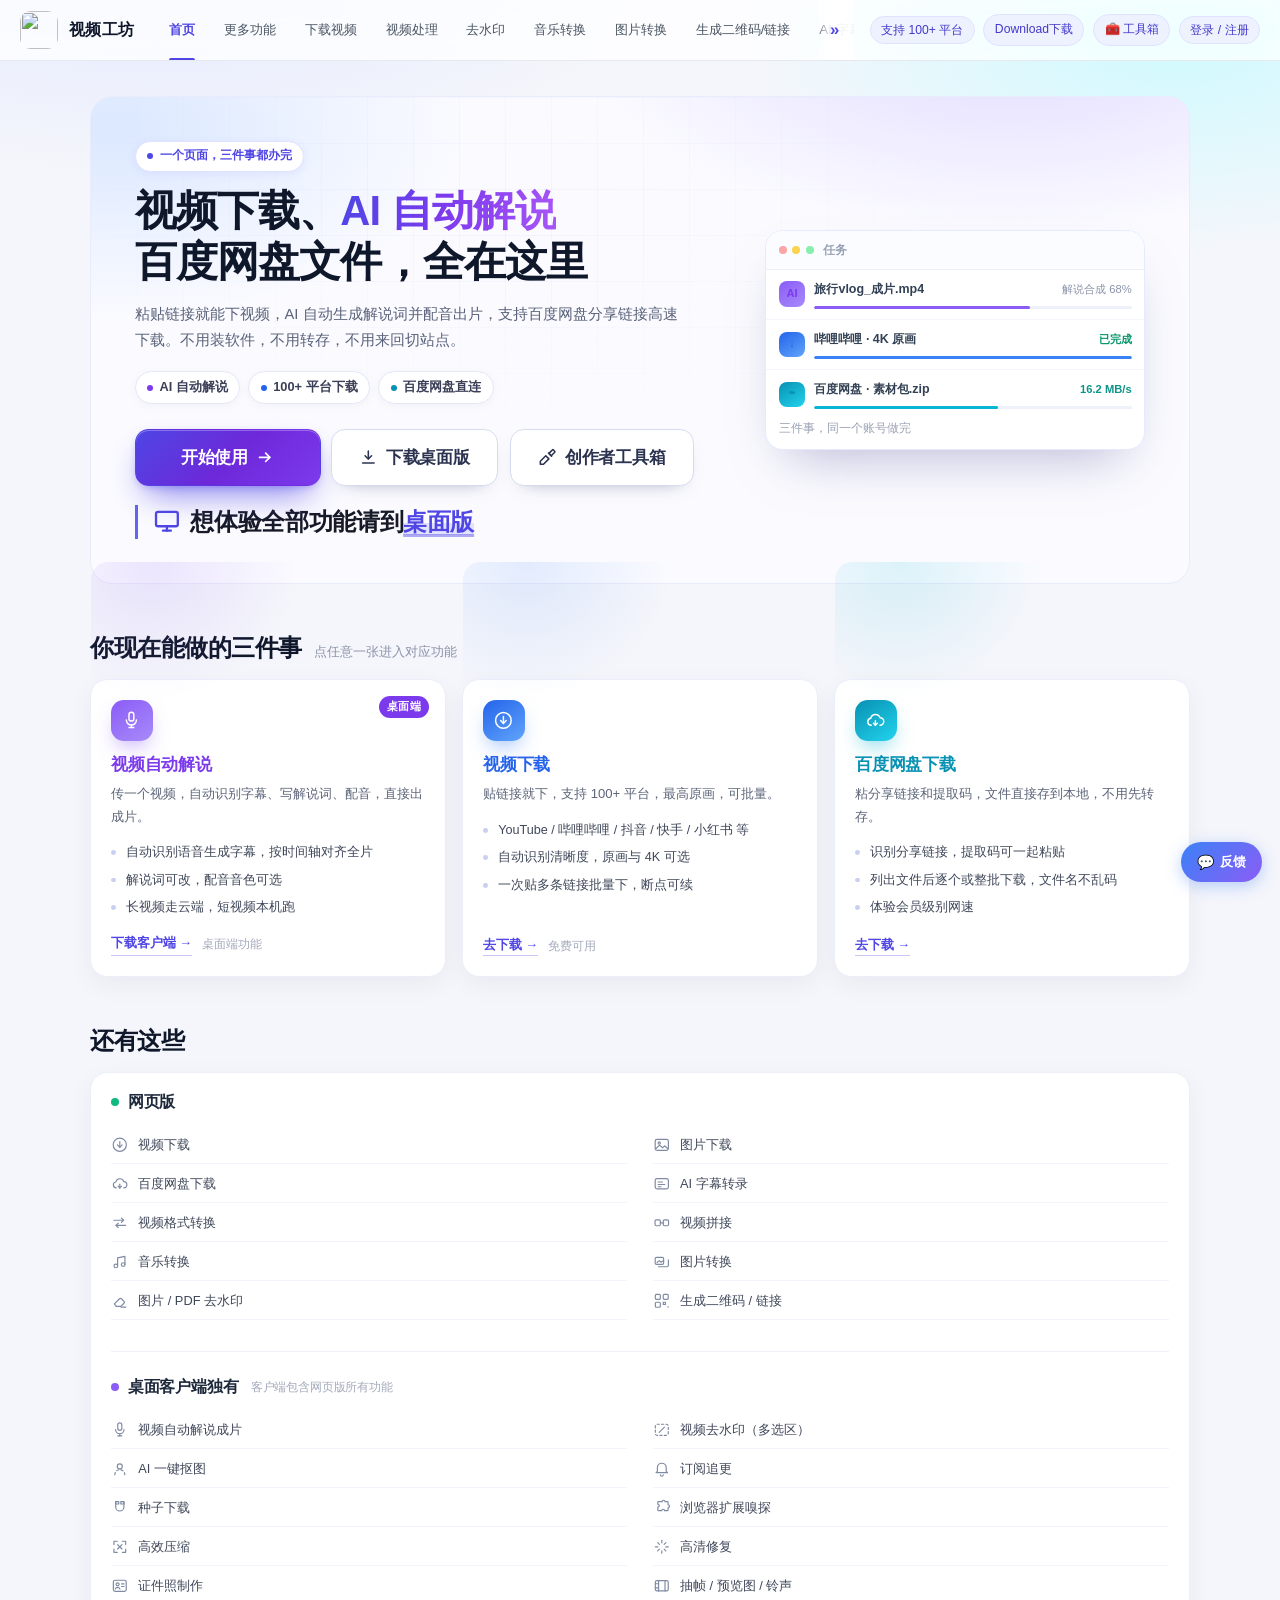
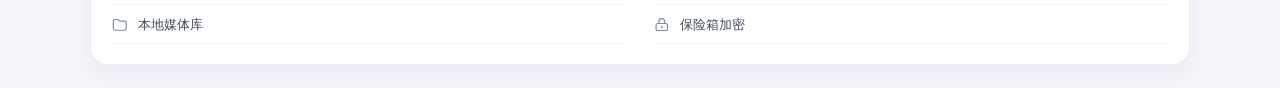
==== commit 83542341: "feat: 官网落地创作者工具箱页(合规扩展+素材源)并在首页加入口" ====
--- a/web/index.html
+++ b/web/index.html
@@ -90,6 +90,7 @@
     <div class="header-actions">
       <button type="button" class="badge" id="engineBadge" aria-haspopup="dialog" title="点击查看支持的平台">支持 100+ 平台</button>
       <a class="badge badge-link" id="headerDownloadBtn" href="/download" title="下载桌面客户端">Download下载</a>
+      <a class="badge badge-link" id="headerToolboxBtn" href="/creator-toolbox.html" title="合规扩展与素材精选">🧰 工具箱</a>
       <button type="button" class="badge" id="authHeaderBtn" title="登录 / 注册账号（下载需登录）">登录 / 注册</button>
       <button type="button" class="badge" id="subBadge" hidden aria-haspopup="dialog" title="订阅解锁无限格式转换">🔓 订阅解锁</button>
       <button type="button" class="badge" id="hideToDesktopBtn" hidden title="最小化到 Dock（软件继续后台运行）">返回桌面</button>
@@ -122,6 +123,10 @@
             <a class="hp-btn hp-ghost" href="/download">
               <svg viewBox="0 0 24 24" fill="none" stroke="currentColor" stroke-width="2" stroke-linecap="round" stroke-linejoin="round" aria-hidden="true"><path d="M12 4v10"/><path d="m7.8 10 4.2 4.2L16.2 10"/><path d="M4.6 19.4h14.8"/></svg>
               <span>下载桌面版</span>
+            </a>
+            <a class="hp-btn hp-ghost" href="/creator-toolbox.html" title="合规扩展与素材精选">
+              <svg viewBox="0 0 24 24" fill="none" stroke="currentColor" stroke-width="2" stroke-linecap="round" stroke-linejoin="round" aria-hidden="true"><path d="M14.7 6.3a1 1 0 0 0 0 1.4l1.6 1.6a1 1 0 0 0 1.4 0l3.8-3.8a1 1 0 0 0 0-1.4l-1.6-1.6a1 1 0 0 0-1.4 0z"/><path d="m3 17 7-7 4 4-7 7H3z"/><path d="m13.5 6.5 4 4"/></svg>
+              <span>创作者工具箱</span>
             </a>
           </div>
           <p class="hp-hint">
--- a/web/styles.css
+++ b/web/styles.css
@@ -1970,41 +1970,41 @@
 
 /* app 版功能介绍 */
 /* 「更多功能」能力总览 重设计（2026-11-04）：Hero 突出核心数据 + 卡片图标徽章 + 桌面端专属强调 */
+/* 2026-11-05 对齐首页宽度：移除外层 .panel 边框+内边距，使区块外缘与首页 hero 同为 880 满宽、
+   内容左右对齐首页（此前套 .panel 多缩 1.25rem）。边框/背景交由内部 hero 与卡片各自承载。 */
+#appIntroView.panel {
+  padding: 0; background: none; border: none; box-shadow: none;
+}
+/* 宽视口下与首页 #homeView 同步放宽到 1100（同断点、同公式，左右边缘完全对齐） */
+@media (min-width: 1200px) {
+  #appIntroView.panel { width: 1100px; margin-inline: calc((100% - 1100px) / 2); }
+}
 .app-intro-hero {
   position: relative; overflow: hidden;
-  background: linear-gradient(135deg, #4f46e5 0%, #6d28d9 46%, #0891b2 100%);
+  background: linear-gradient(135deg, #f4f1ff 0%, #eaf2ff 52%, #ecfbff 100%);
+  border: 1px solid #e3defb;
   border-radius: var(--radius-lg);
-  padding: 1.55rem 1.6rem 1.4rem;
-  color: #fff; margin-bottom: 1.5rem;
-  box-shadow: 0 12px 34px rgba(79, 70, 229, .26);
-}
-.app-intro-hero::after {
-  content: ''; position: absolute; right: -46px; top: -46px;
-  width: 190px; height: 190px; border-radius: 50%;
-  background: rgba(255, 255, 255, .12);
-}
-.app-intro-hero::before {
-  content: ''; position: absolute; left: -50px; bottom: -60px;
-  width: 160px; height: 160px; border-radius: 50%;
-  background: rgba(255, 255, 255, .08);
+  padding: 1.5rem 1.6rem 1.35rem;
+  margin-bottom: 1.5rem;
 }
 .app-intro-hero-badge {
-  position: relative; display: inline-block; font-size: .72rem; font-weight: 600; letter-spacing: .06em;
-  background: rgba(255, 255, 255, .18); color: #fff; padding: .22rem .62rem;
+  display: inline-block; font-size: .72rem; font-weight: 600; letter-spacing: .06em;
+  background: #4f46e5; color: #fff; padding: .22rem .62rem;
   border-radius: 999px; margin-bottom: .7rem;
 }
-.app-intro-hero-title { position: relative; font-size: 1.5rem; font-weight: 800; margin: 0 0 .45rem; letter-spacing: -.01em; }
-.app-intro-hero-sub { position: relative; margin: 0 0 1.05rem; font-size: .92rem; line-height: 1.65; color: rgba(255, 255, 255, .92); max-width: 50ch; }
-.app-intro-hero-sub b { color: #fff; font-weight: 700; }
-.app-intro-stats { position: relative; display: flex; gap: .8rem; flex-wrap: wrap; }
+.app-intro-hero-title { font-size: 1.5rem; font-weight: 800; margin: 0 0 .45rem; letter-spacing: -.01em; color: var(--text, #111827); }
+.app-intro-hero-sub { margin: 0 0 1.05rem; font-size: .92rem; line-height: 1.65; color: var(--text-mute); max-width: 54ch; }
+.app-intro-hero-sub b { color: var(--text, #111827); font-weight: 700; }
+.app-intro-stats { display: flex; gap: .8rem; flex-wrap: wrap; }
 .app-intro-stat {
   display: flex; flex-direction: column; gap: .12rem;
-  background: rgba(255, 255, 255, .14); border: 1px solid rgba(255, 255, 255, .22);
+  background: #fff; border: 1px solid #e3defb;
   border-radius: var(--radius-md); padding: .6rem .95rem; min-width: 7.4rem;
 }
-.app-intro-stat--desk { background: rgba(255, 255, 255, .24); border-color: rgba(255, 255, 255, .42); }
-.app-intro-stat-num { font-size: 1.55rem; font-weight: 800; line-height: 1; font-variant-numeric: tabular-nums; }
-.app-intro-stat-label { font-size: .75rem; color: rgba(255, 255, 255, .85); }
+.app-intro-stat--desk { background: rgba(79, 70, 229, .1); border-color: rgba(79, 70, 229, .32); }
+.app-intro-stat-num { font-size: 1.55rem; font-weight: 800; line-height: 1; font-variant-numeric: tabular-nums; color: var(--text, #111827); }
+.app-intro-stat--desk .app-intro-stat-num { color: #4f46e5; }
+.app-intro-stat-label { font-size: .75rem; color: var(--text-mute); }
 
 .app-intro-groups { display: flex; flex-direction: column; gap: 1.5rem; margin-bottom: 1.4rem; }
 .app-intro-group-title {
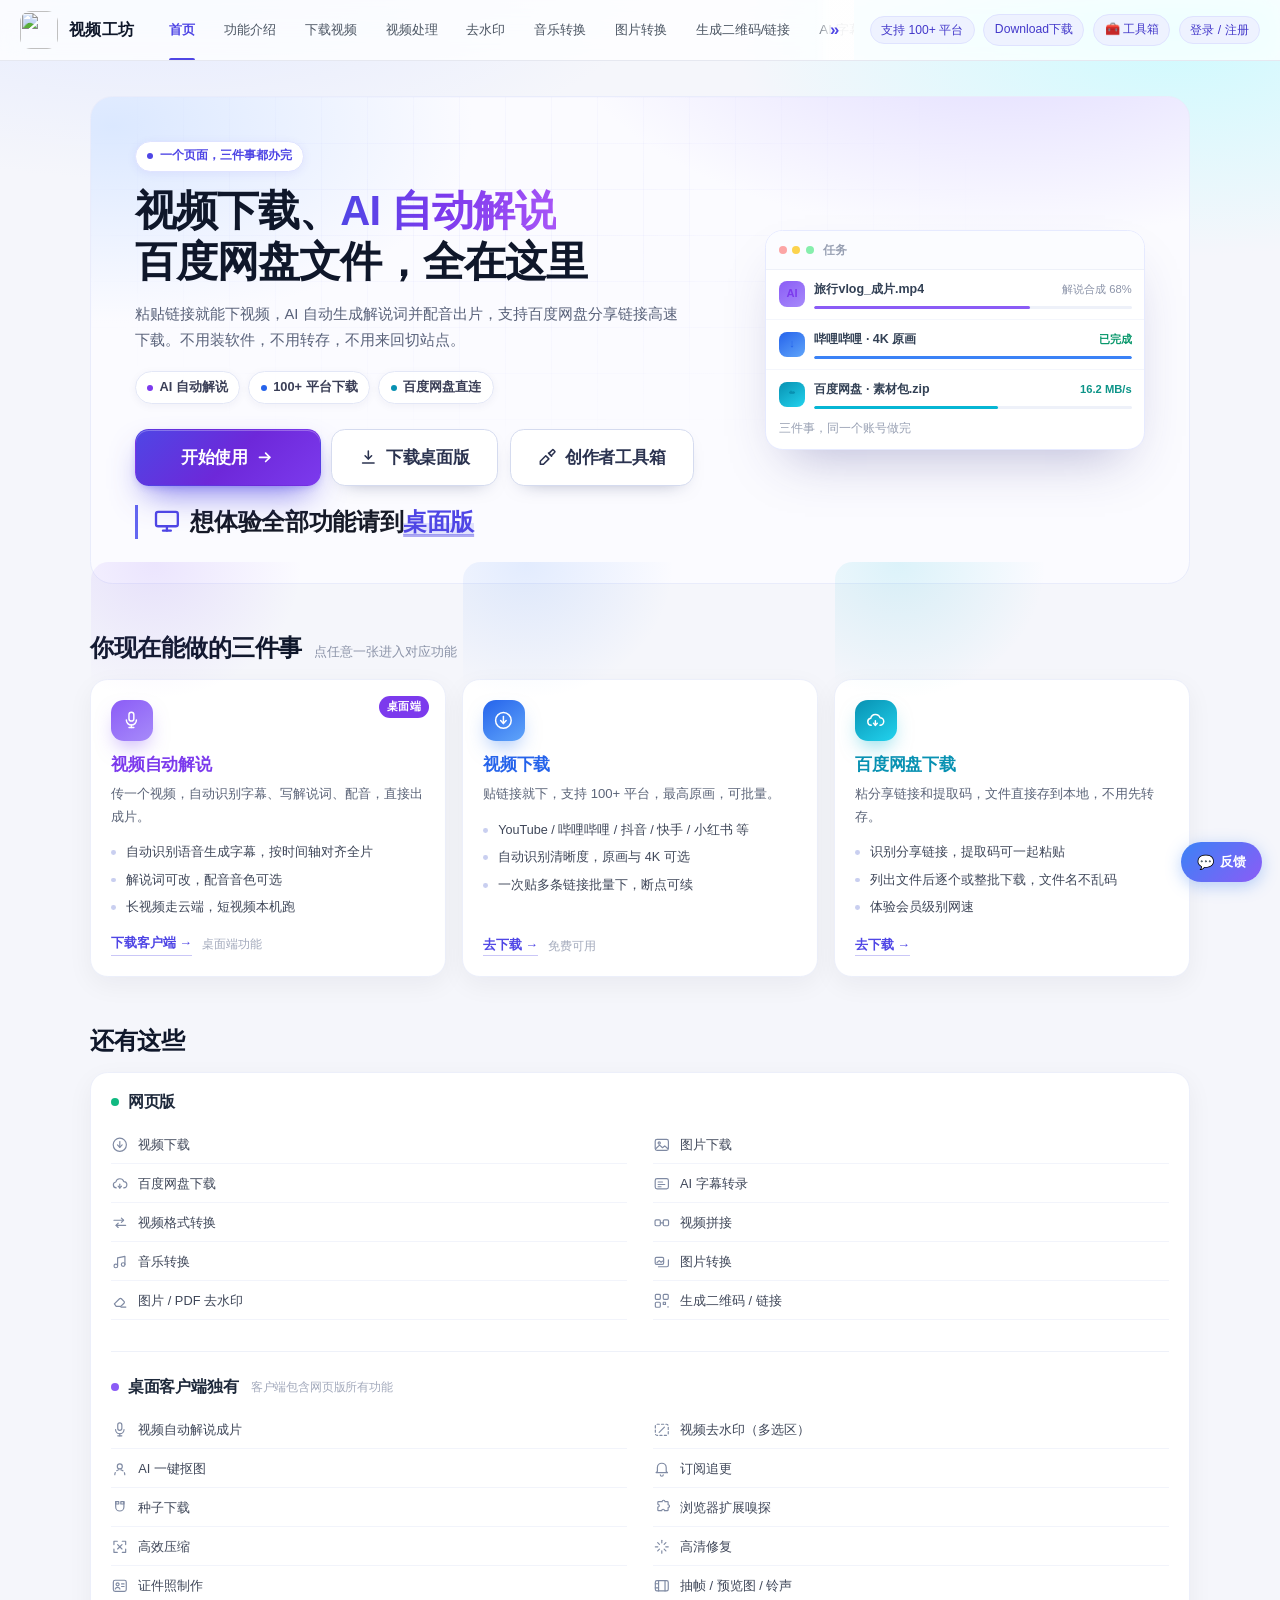
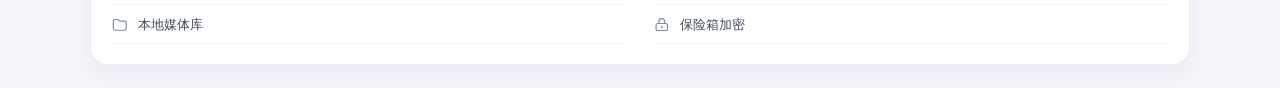
==== commit aa08c979: "官网首页「更多功能」改为「功能介绍」，能力清单按真实功能校准 - 导航文案改为「功能介绍」，前端计数注释同步 - 补上真实存在但清单漏掉的两项：网盘下载、文档转换（PDF 转 PPT/Word） - " ====
--- a/web/index.html
+++ b/web/index.html
@@ -57,7 +57,7 @@
     <nav class="tabs" id="tabs" aria-label="功能导航">
       <div class="tabs-inner">
         <button type="button" class="tab is-active" data-view="home" id="tabHome">首页</button>
-        <button type="button" class="tab" data-view="appIntro" id="tabAppIntro">更多功能</button>
+        <button type="button" class="tab" data-view="appIntro" id="tabAppIntro">功能介绍</button>
         <button type="button" class="tab" data-view="download" id="tabDownload">下载视频</button>
         <button type="button" class="tab" data-view="uploadconvert" id="tabUploadConvert">视频处理</button>
         <button type="button" class="tab" data-view="dw" id="tabDw">去水印</button>
@@ -1536,14 +1536,14 @@
     <div class="app-intro-hero">
       <span class="app-intro-hero-badge">能力全景</span>
       <h2 class="app-intro-hero-title">网页能用，桌面端更猛</h2>
-      <p class="app-intro-hero-sub">一共 <b>24</b> 项能力。网页已经能直接搞定 <b>8</b> 项；剩下 <b>16</b> 项专属能力，装一个「视频工坊」客户端即可解锁——本地算力处理，免上传、更隐私。</p>
+      <p class="app-intro-hero-sub">一共 <b>26</b> 项能力。网页已经能直接搞定 <b>8</b> 项；剩下 <b>18</b> 项专属能力，装一个「视频工坊」客户端即可解锁——本地算力处理，免上传、更隐私。</p>
       <div class="app-intro-stats">
         <div class="app-intro-stat">
           <span class="app-intro-stat-num" id="appIntroWebCount">8</span>
           <span class="app-intro-stat-label">网页即可用</span>
         </div>
         <div class="app-intro-stat app-intro-stat--desk">
-          <span class="app-intro-stat-num" id="appIntroDesktopCount">16</span>
+          <span class="app-intro-stat-num" id="appIntroDesktopCount">18</span>
           <span class="app-intro-stat-label">装客户端解锁</span>
         </div>
       </div>
@@ -1569,6 +1569,10 @@
             <div class="app-intro-title-row"><div class="app-intro-ico" aria-hidden="true">🧩</div><h3>浏览器扩展嗅探</h3><span class="app-intro-tag tag-desktop">仅桌面端</span></div>
             <p>网页视频一键嗅探，发回客户端下载。</p>
           </div>
+          <div class="app-intro-card app-intro-card--desk" data-cap="clouddrive">
+            <div class="app-intro-title-row"><div class="app-intro-ico" aria-hidden="true">☁️</div><h3>网盘下载</h3><span class="app-intro-tag tag-desktop">仅桌面端</span></div>
+            <p>粘贴网盘分享链接，解析后直接下载到本地。</p>
+          </div>
         </div>
       </div>
       <div class="app-intro-group">
@@ -1602,6 +1606,10 @@
           <div class="app-intro-card" data-cap="imageconvert">
             <div class="app-intro-title-row"><div class="app-intro-ico" aria-hidden="true">🖼️</div><h3>图片转换</h3><span class="app-intro-tag tag-web">网页可用</span></div>
             <p>JPG / PNG / WebP 批量互转。</p>
+          </div>
+          <div class="app-intro-card app-intro-card--desk" data-cap="docconvert">
+            <div class="app-intro-title-row"><div class="app-intro-ico" aria-hidden="true">📑</div><h3>文档转换</h3><span class="app-intro-tag tag-desktop">仅桌面端</span></div>
+            <p>PDF 转 PowerPoint / Word，文字可编辑、本机完成。</p>
           </div>
           <div class="app-intro-card app-intro-card--desk" data-cap="compress">
             <div class="app-intro-title-row"><div class="app-intro-ico" aria-hidden="true">🗜️</div><h3>高效压缩</h3><span class="app-intro-tag tag-desktop">仅桌面端</span></div>
